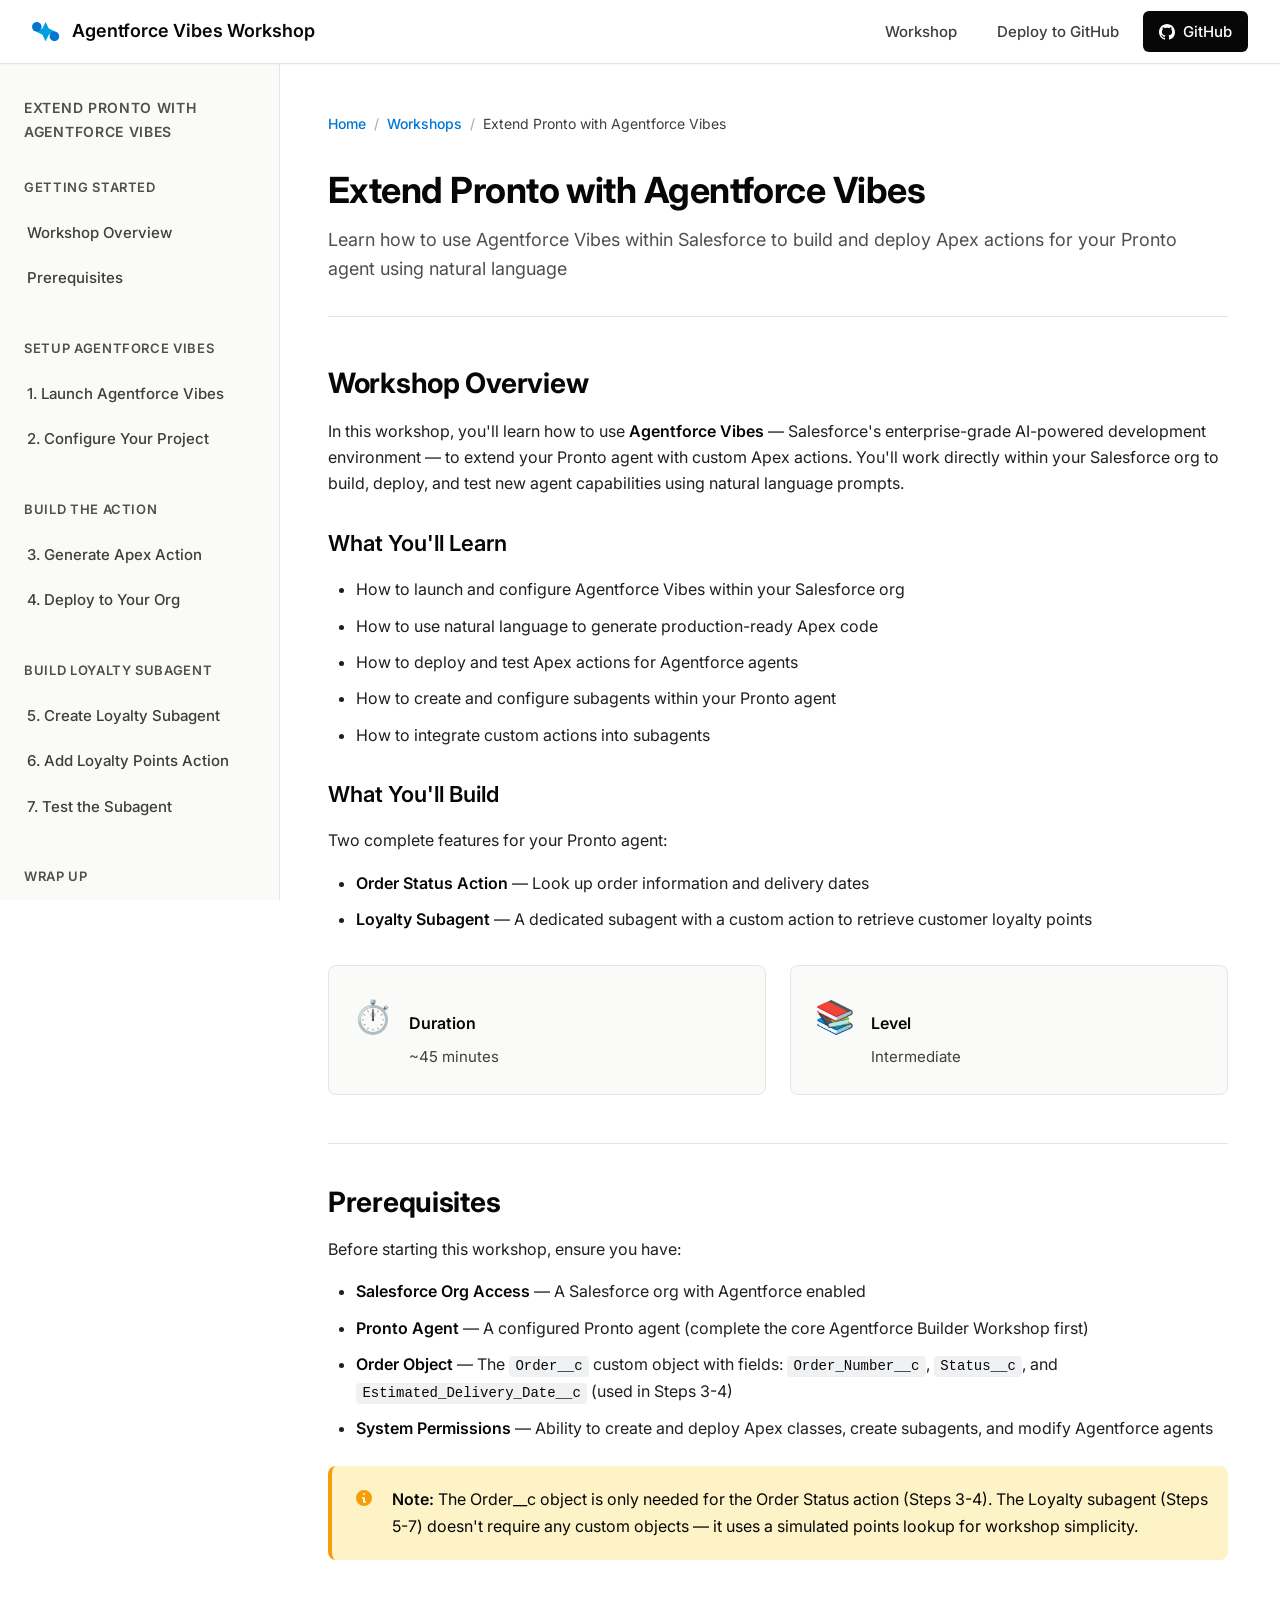
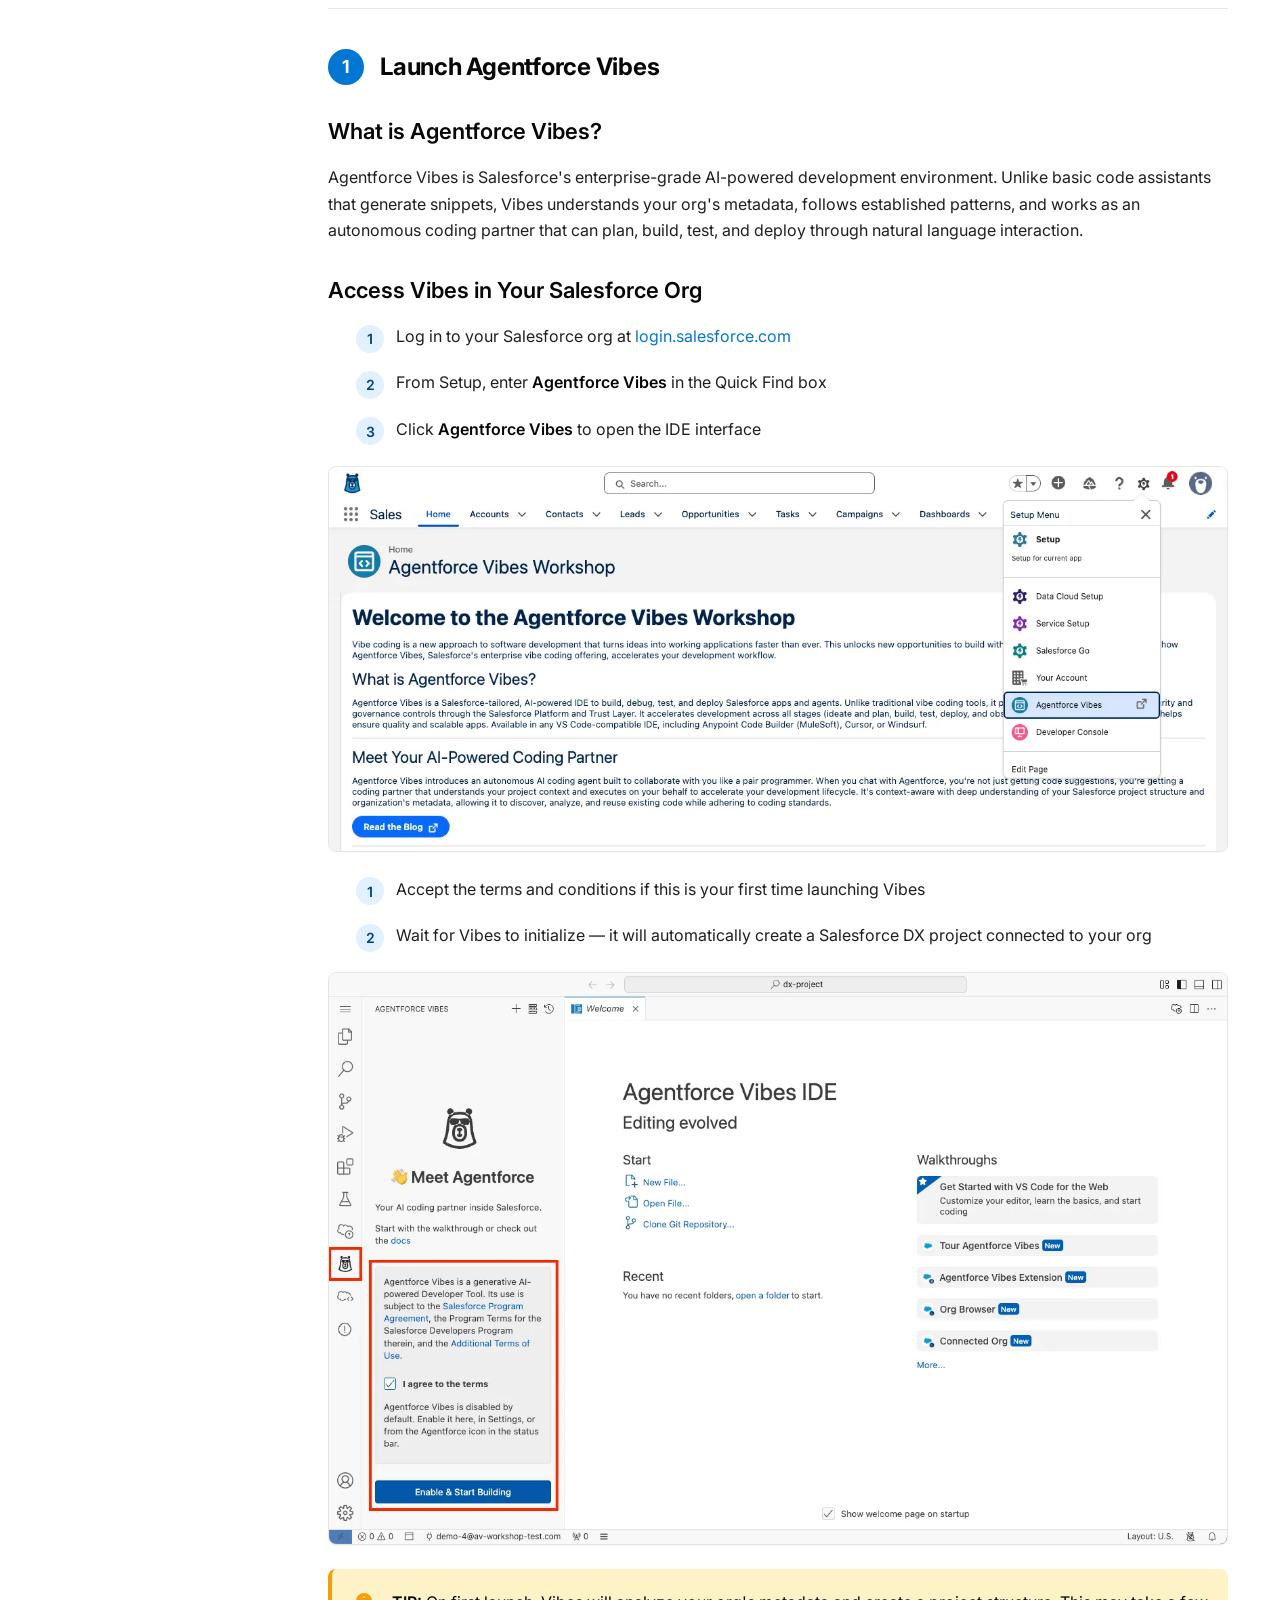
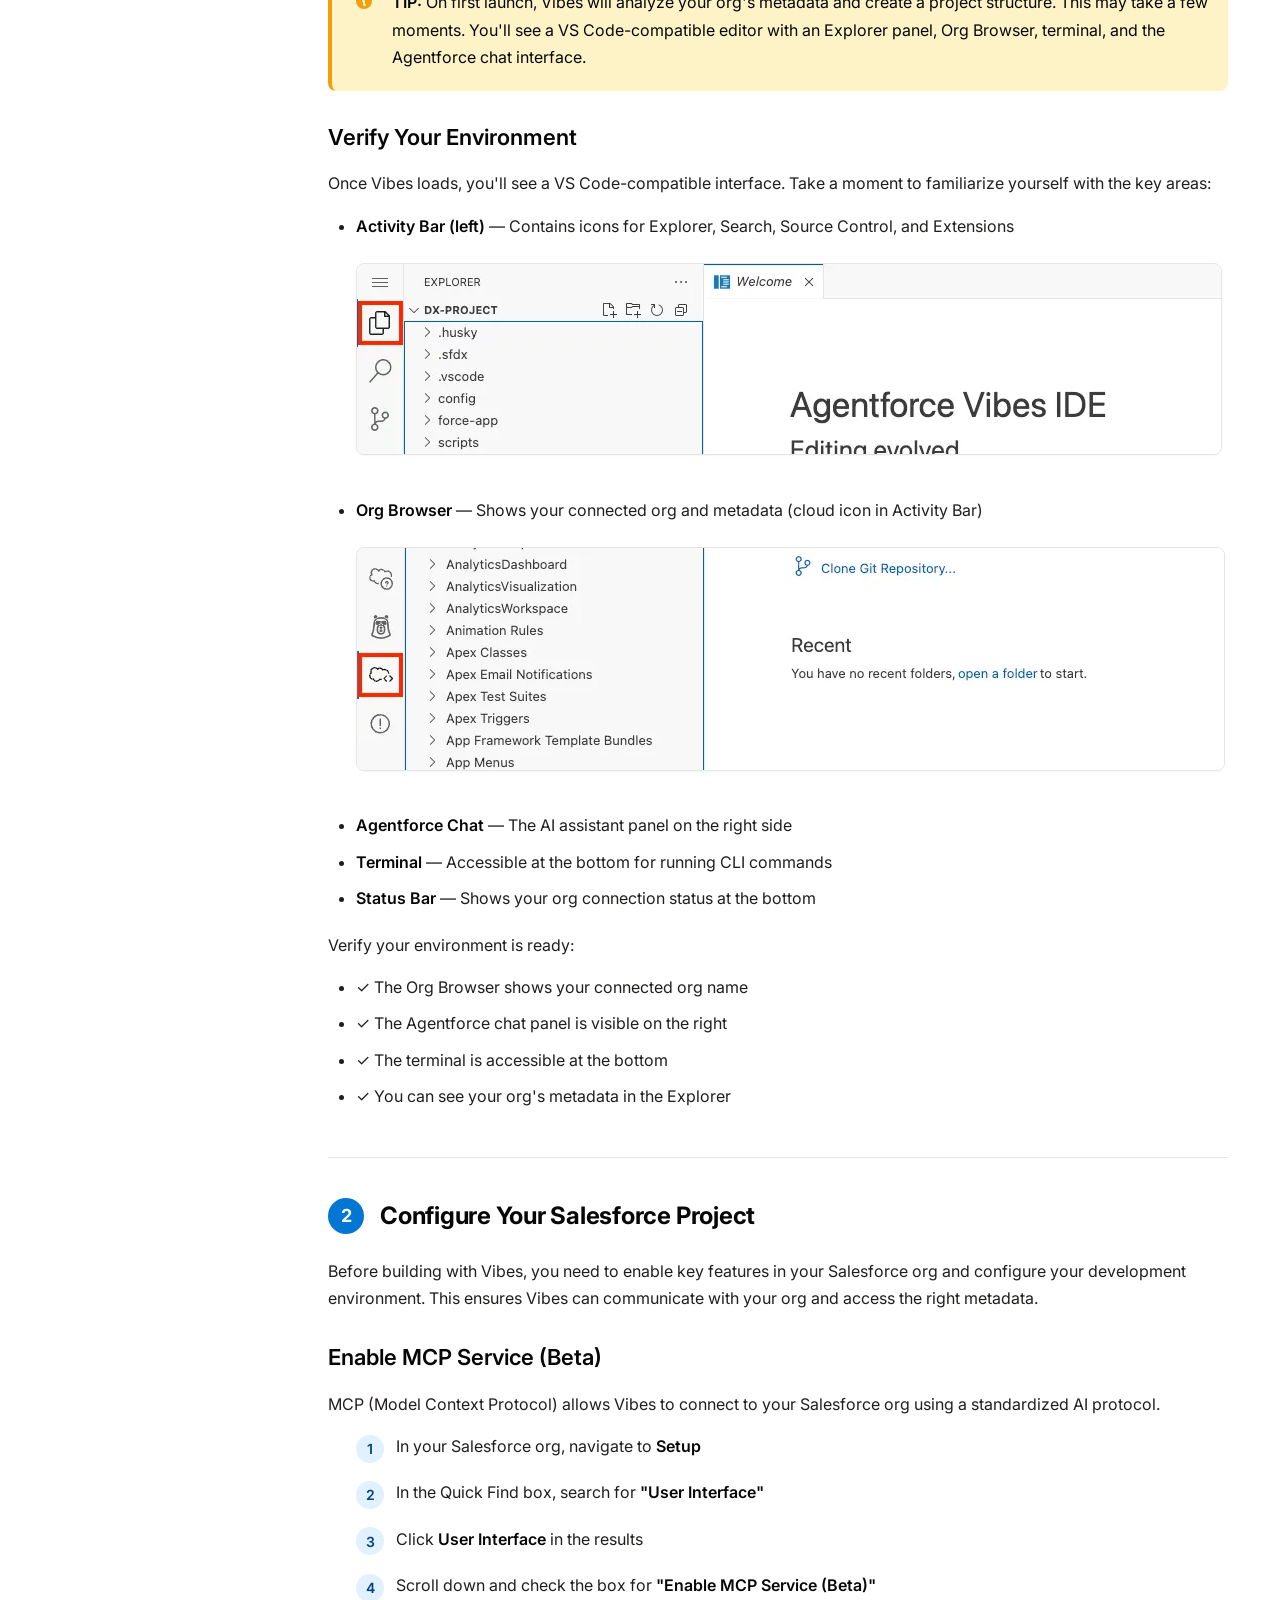
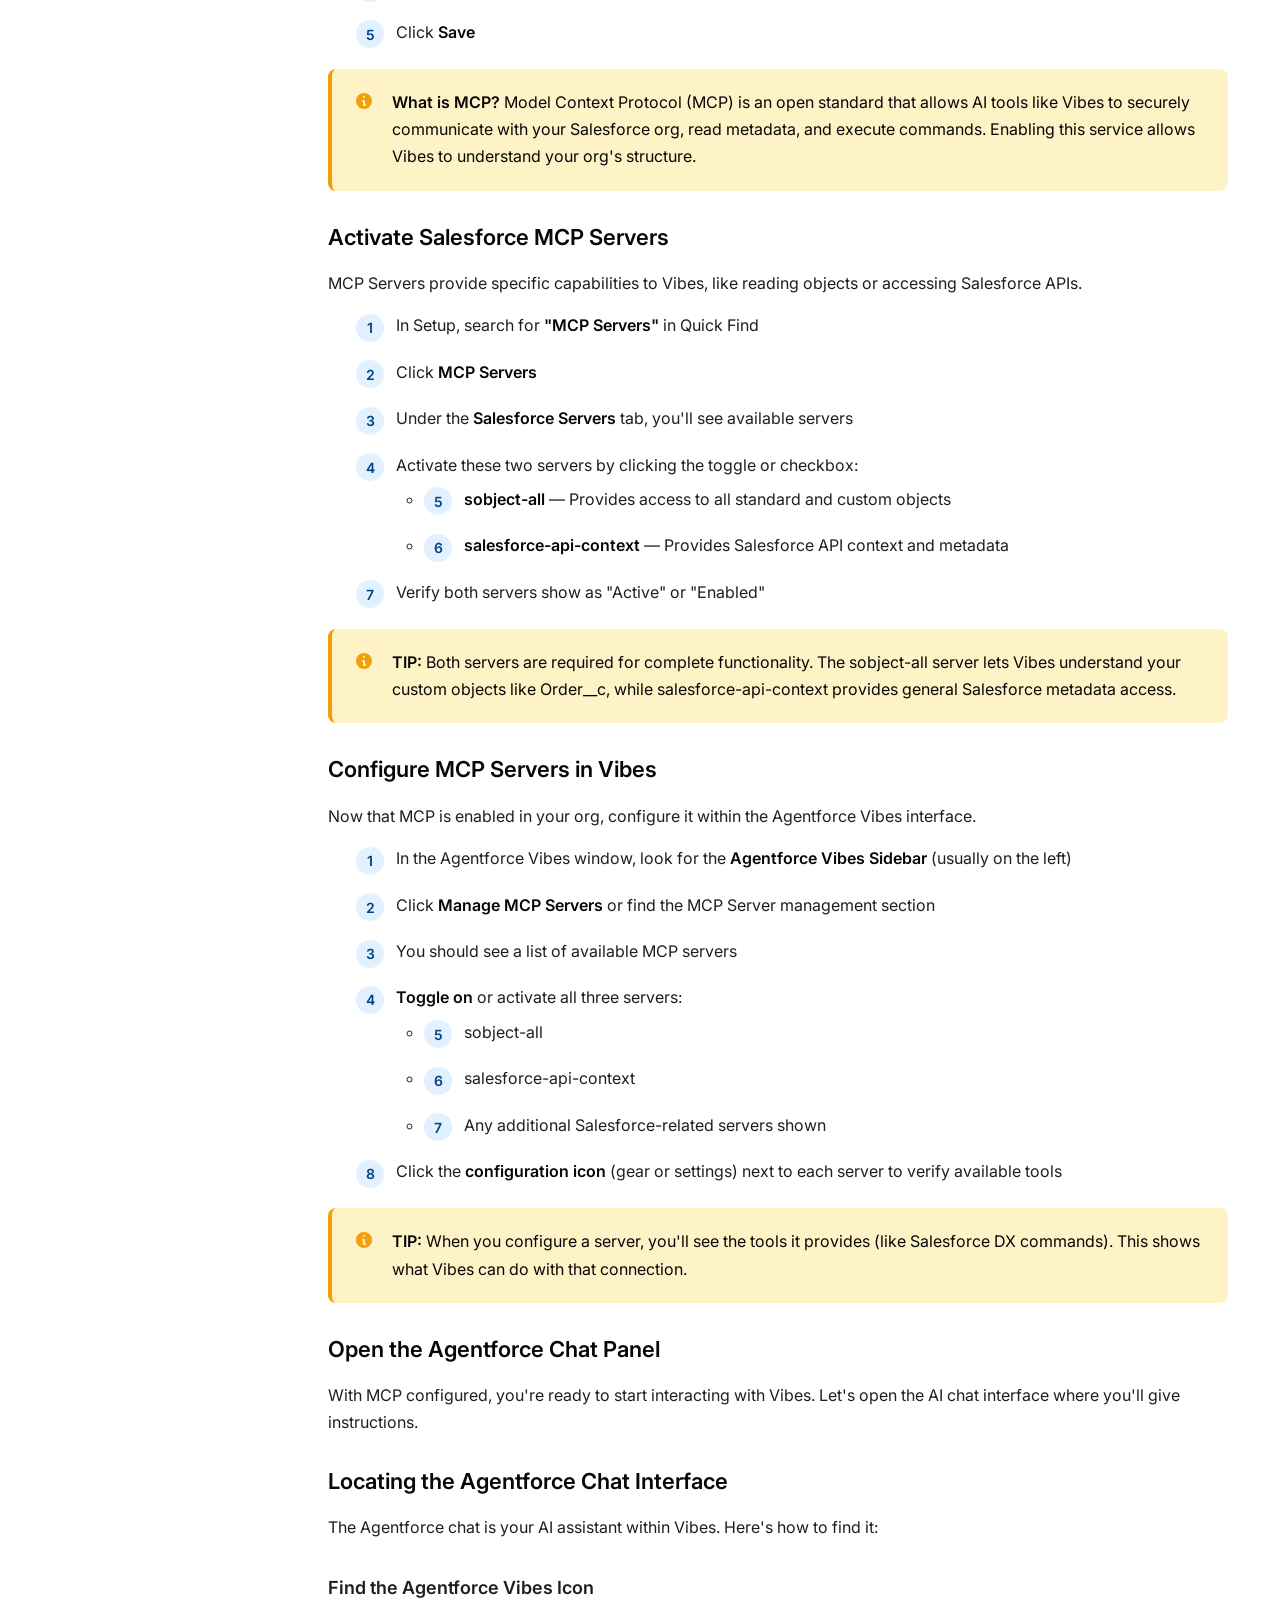
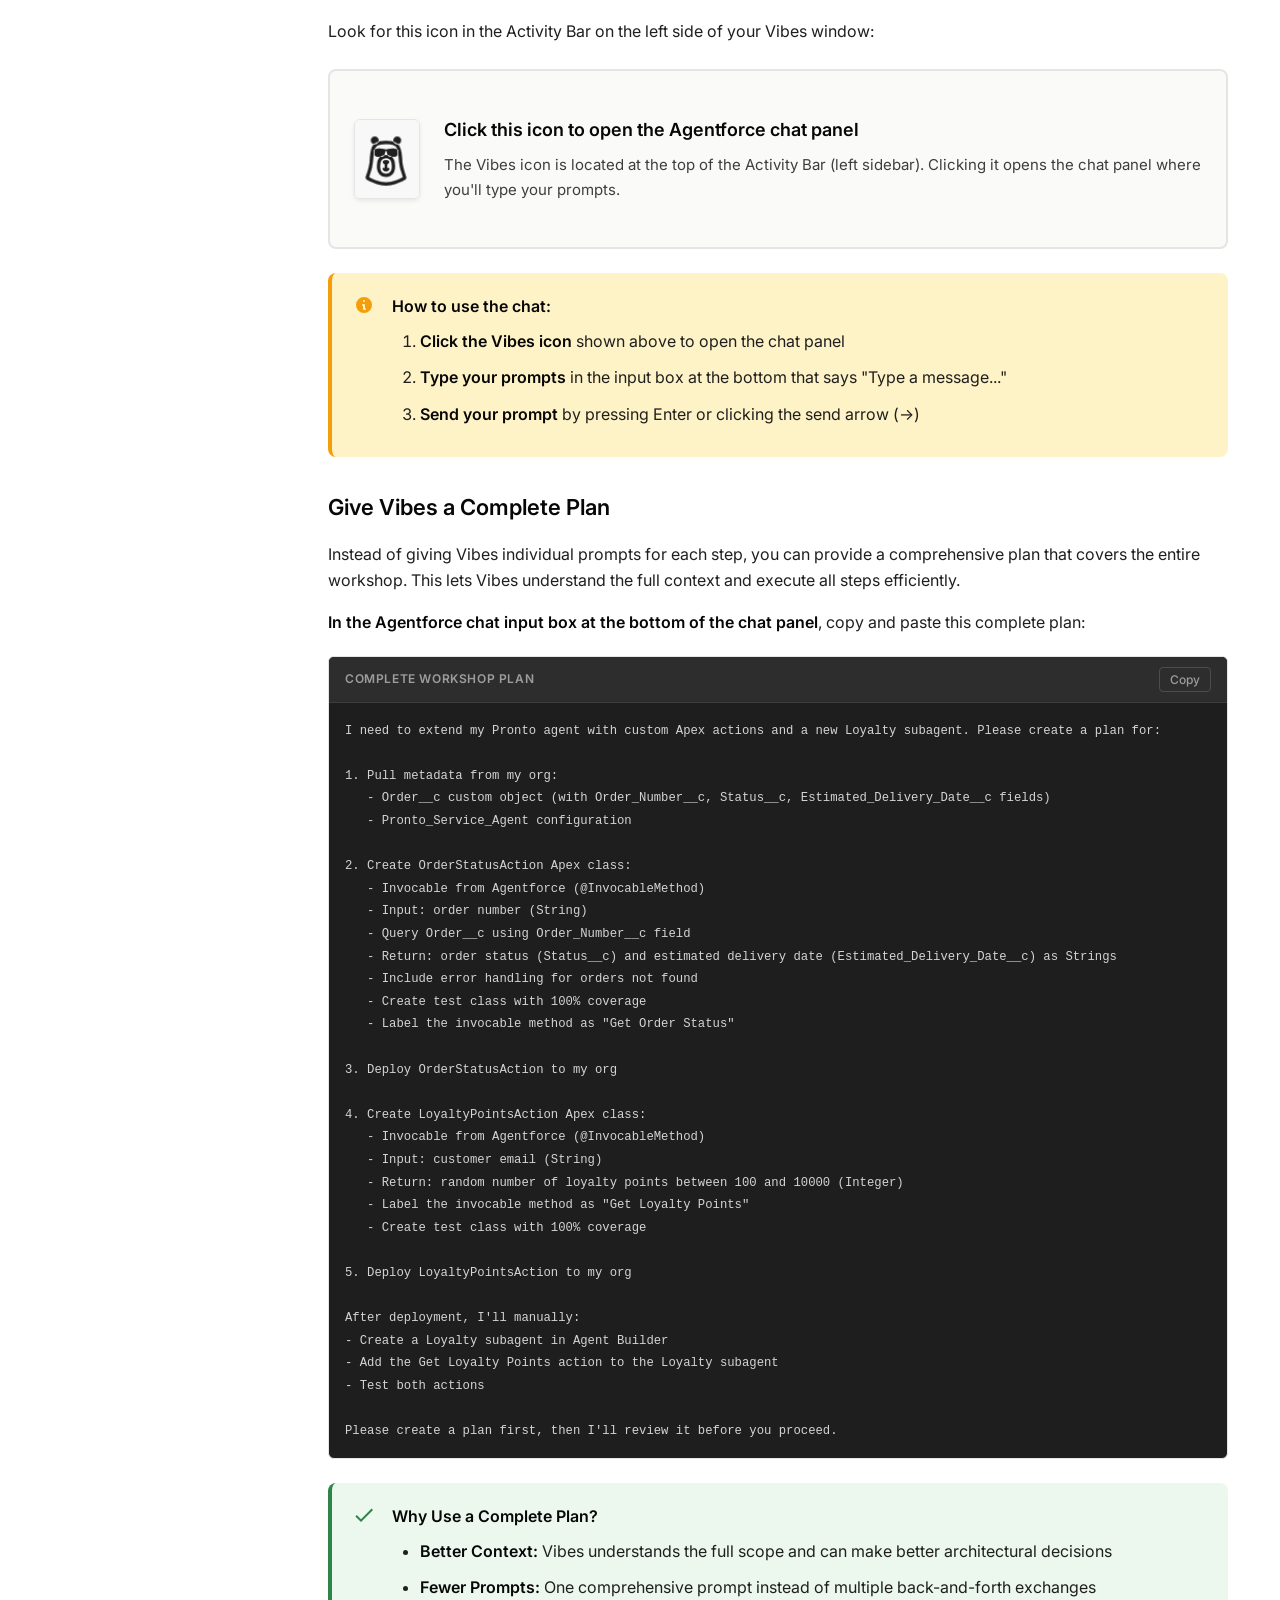
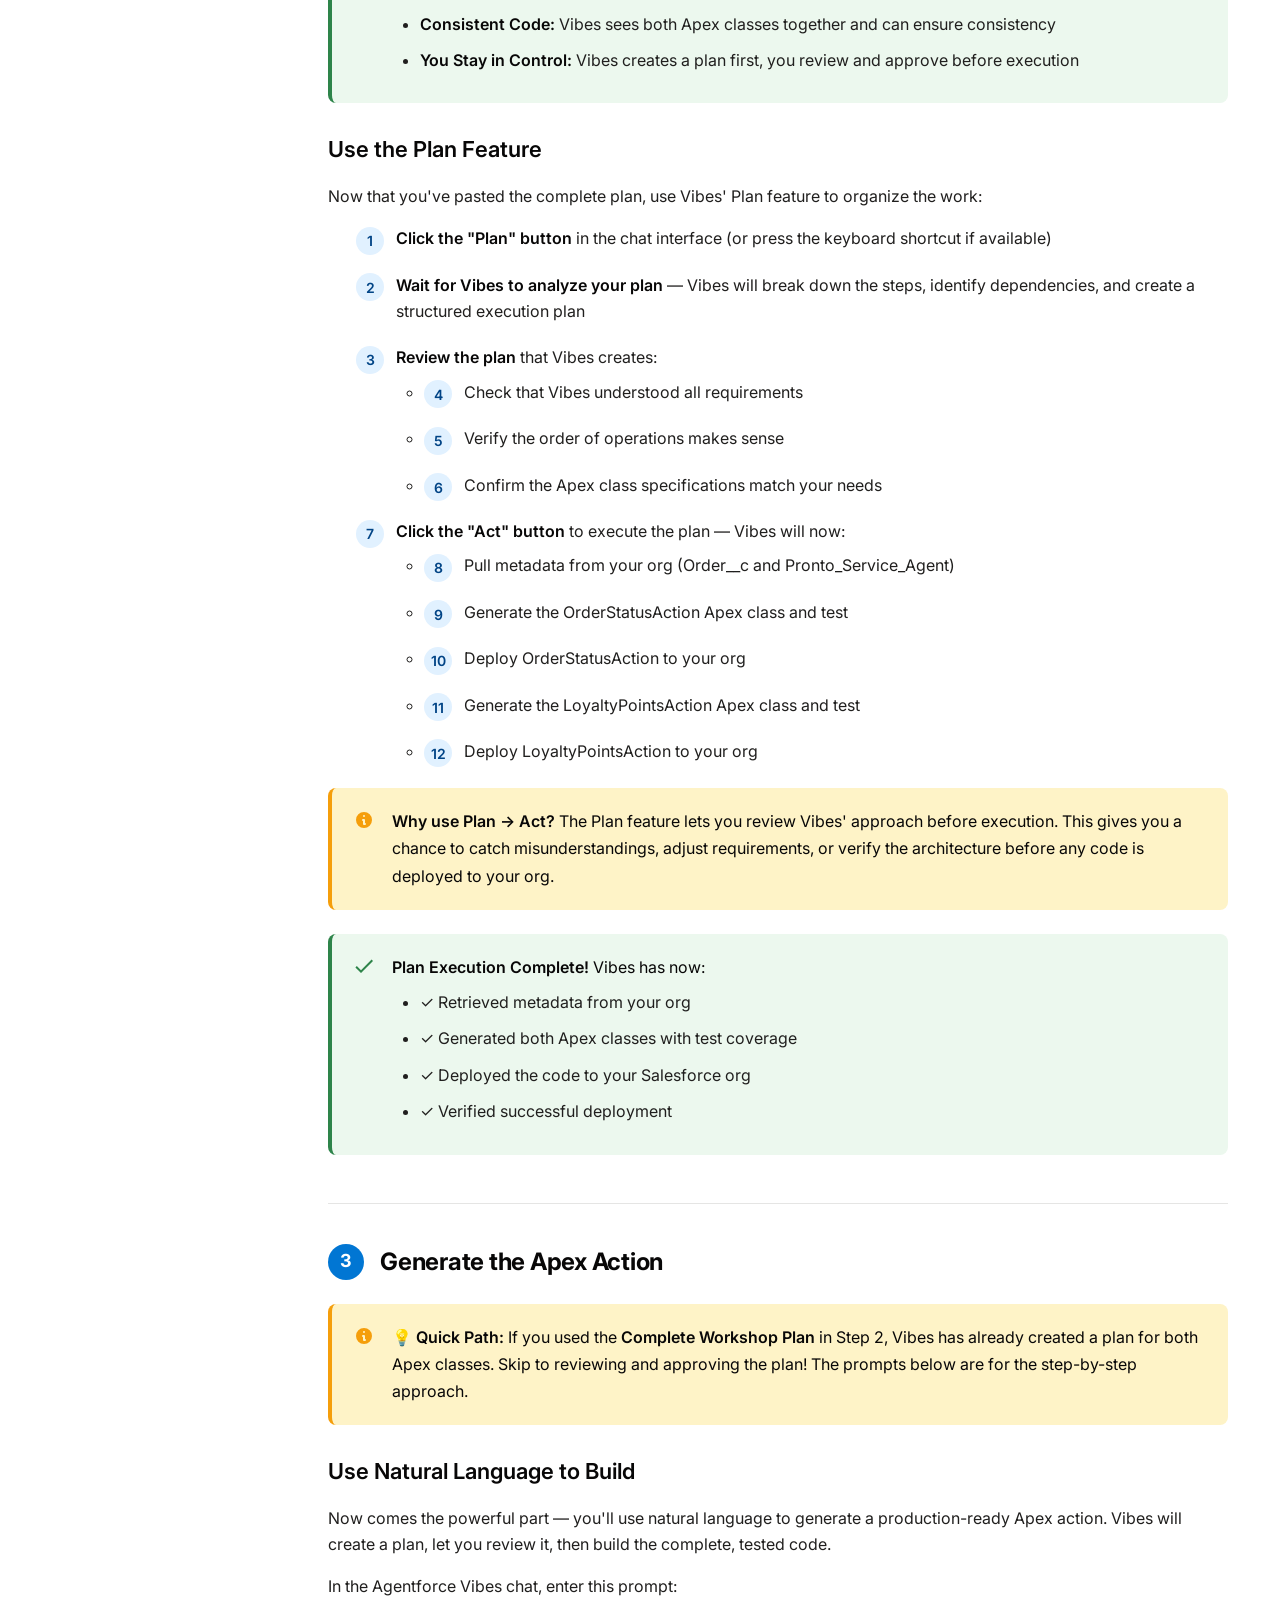
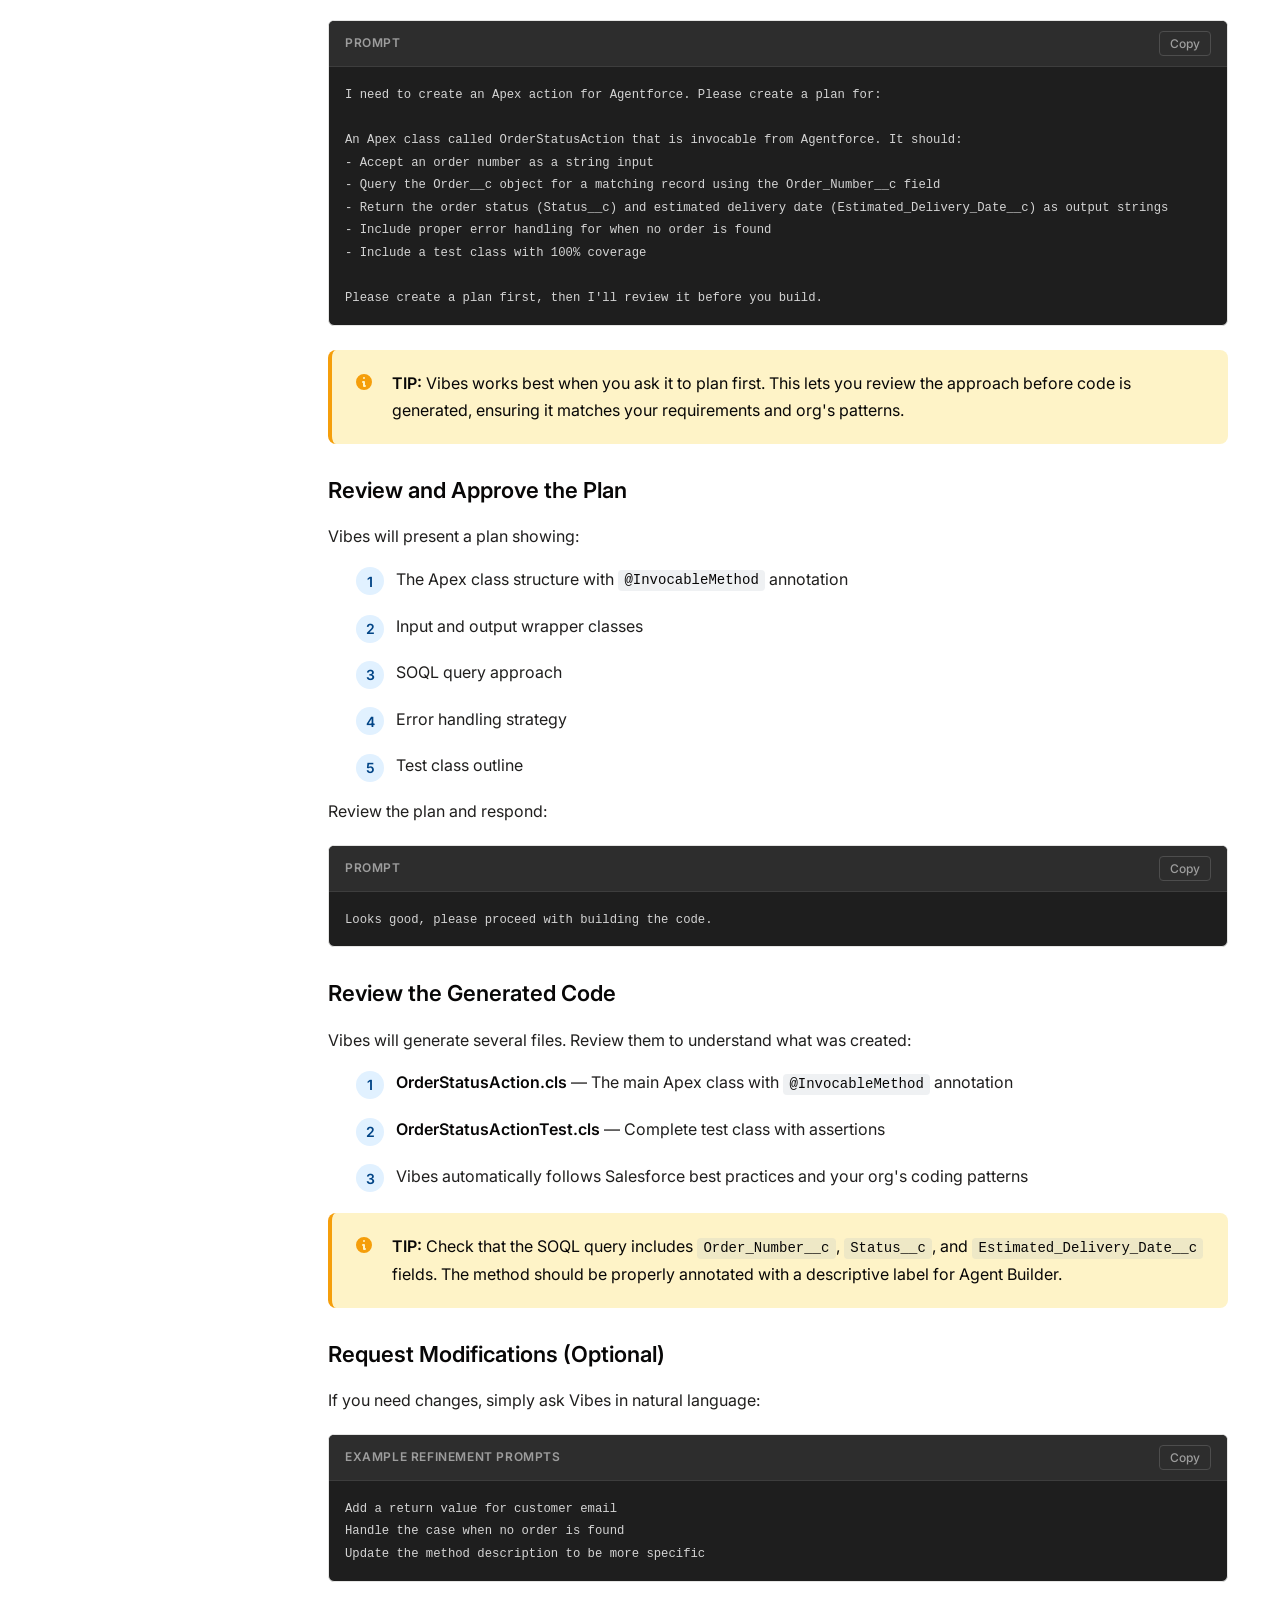
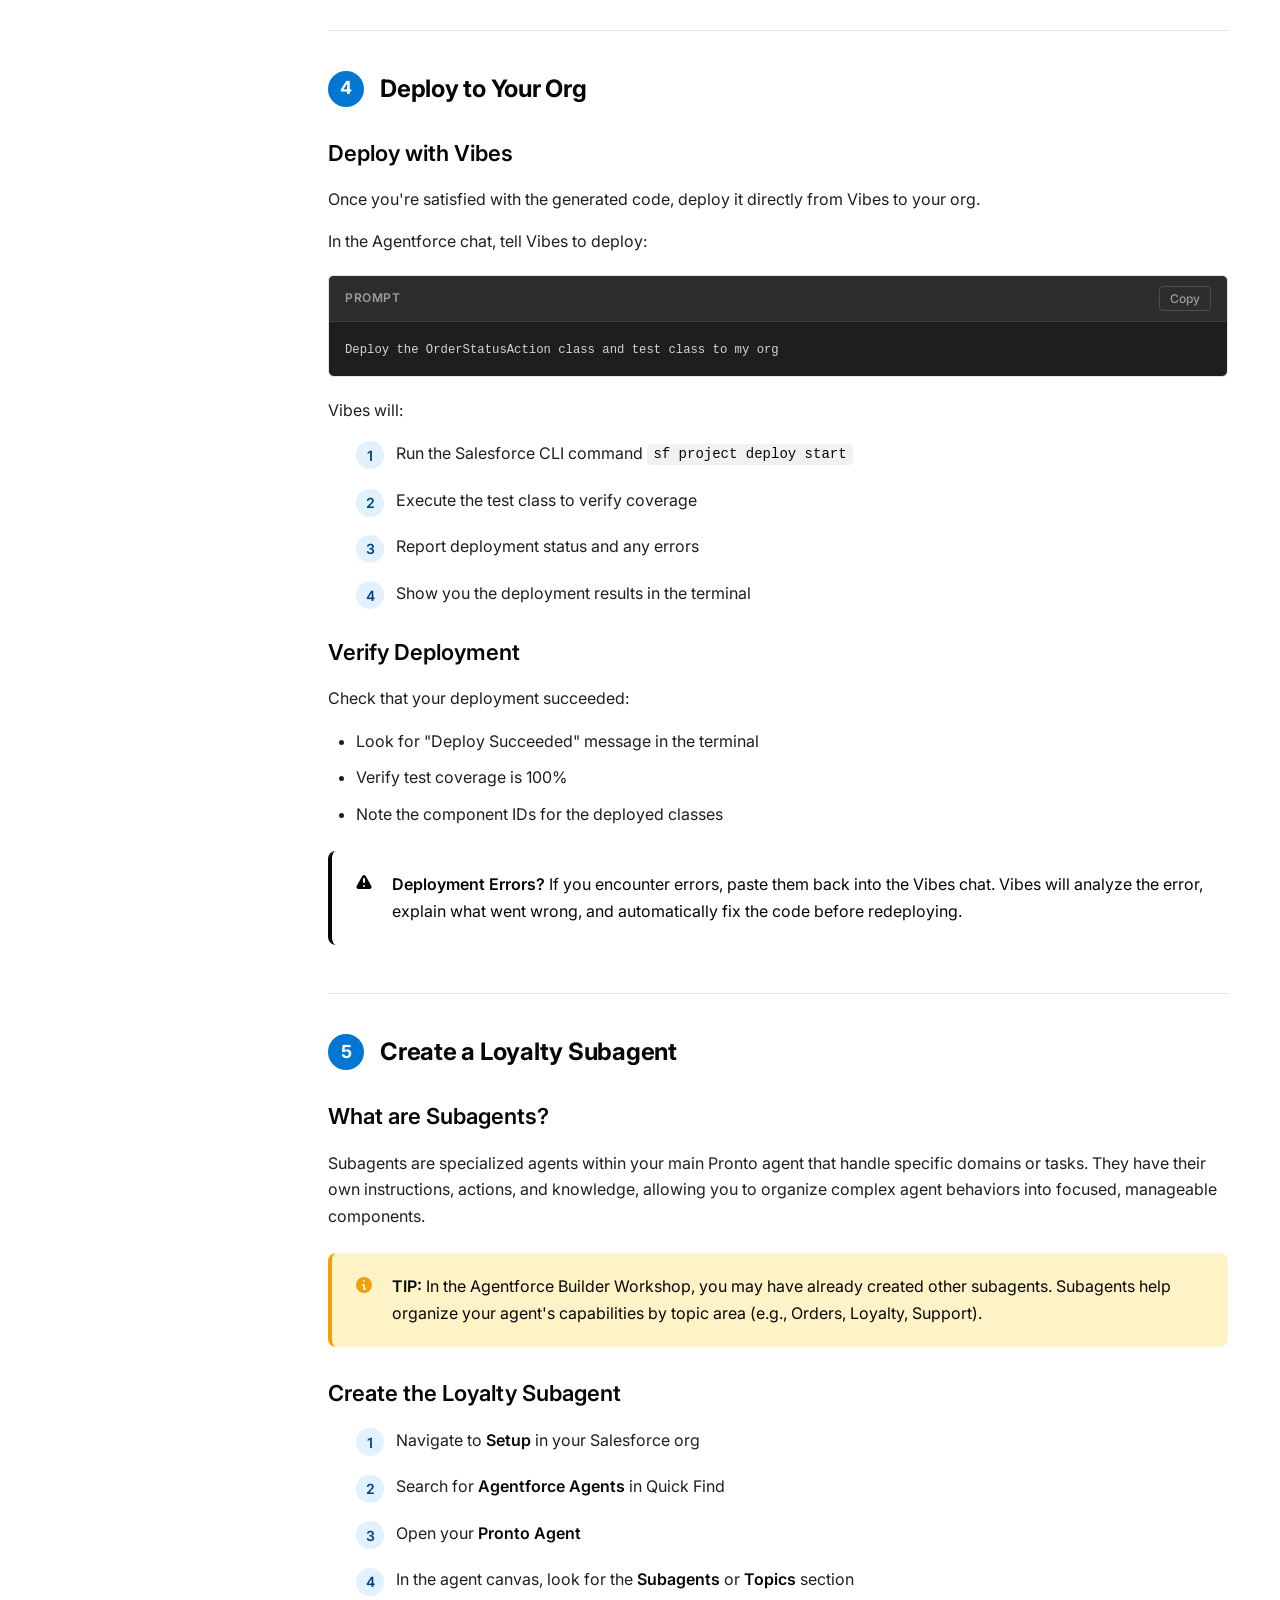
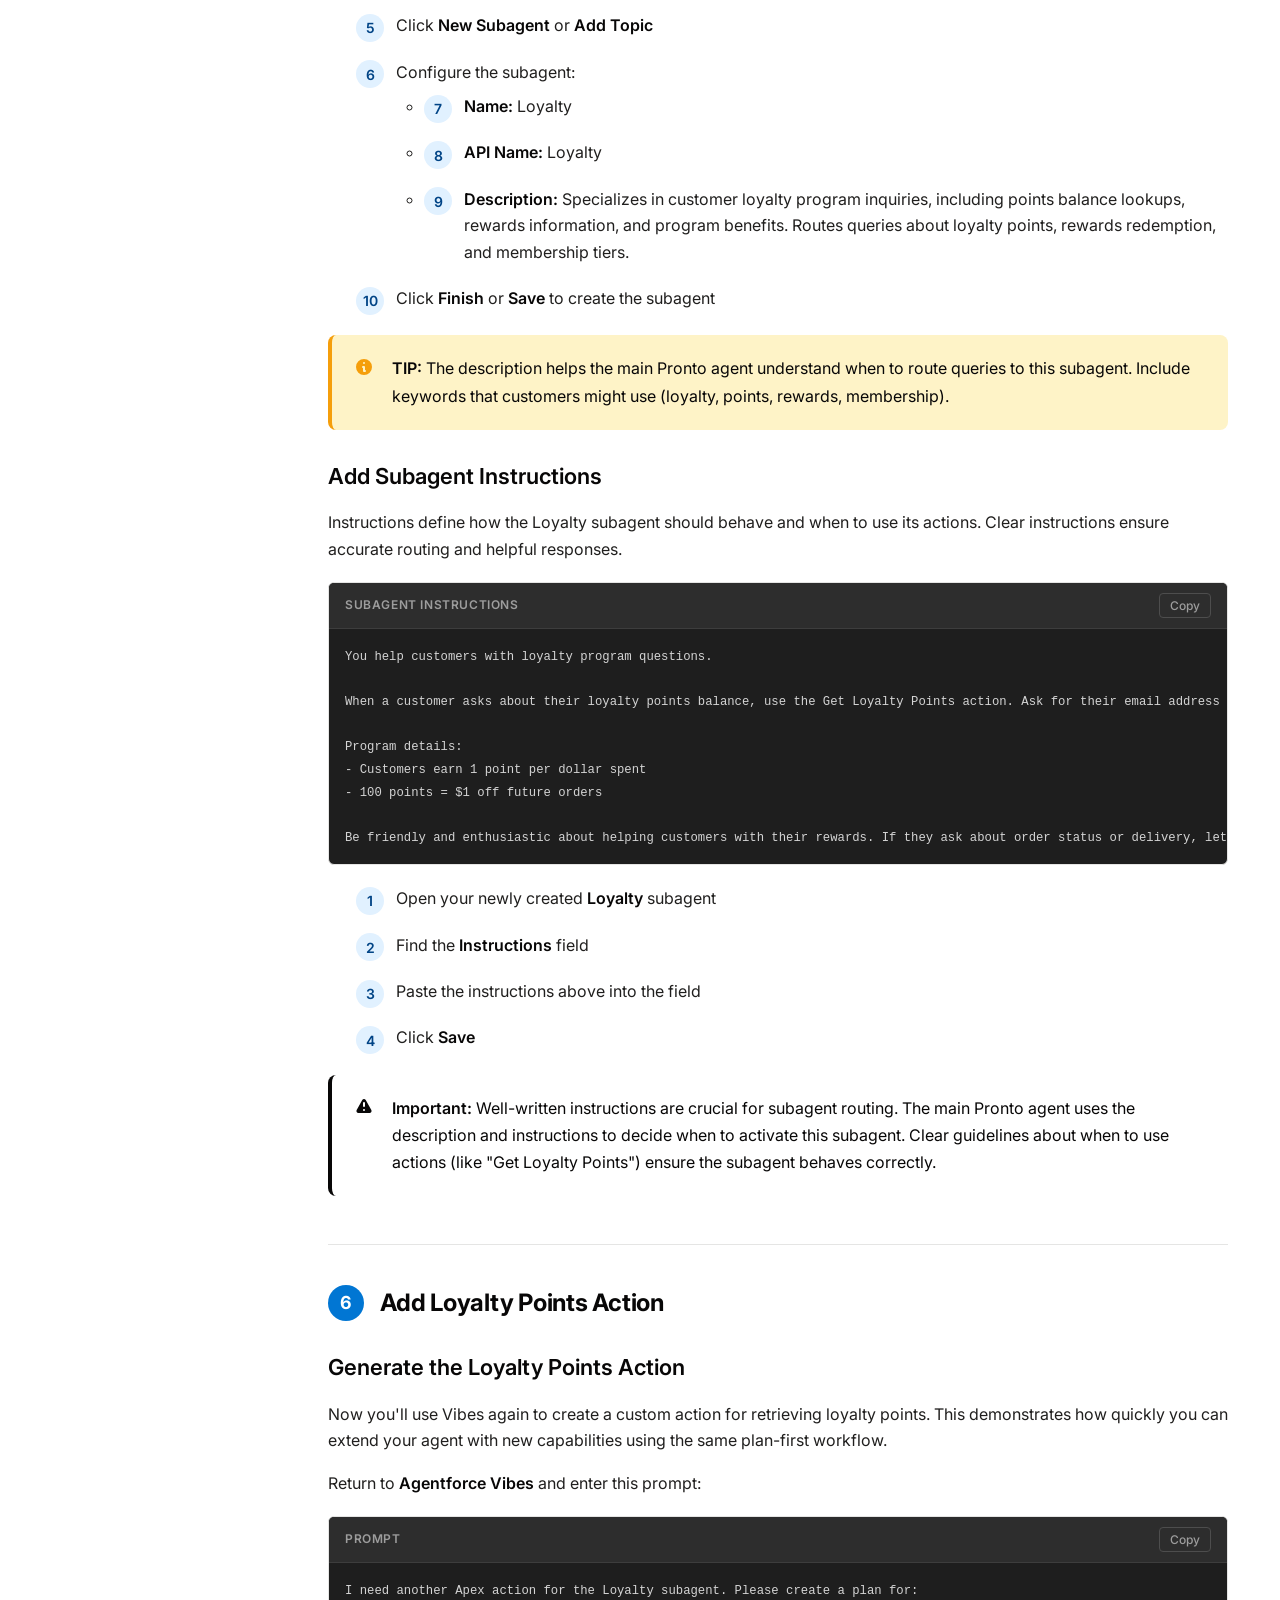
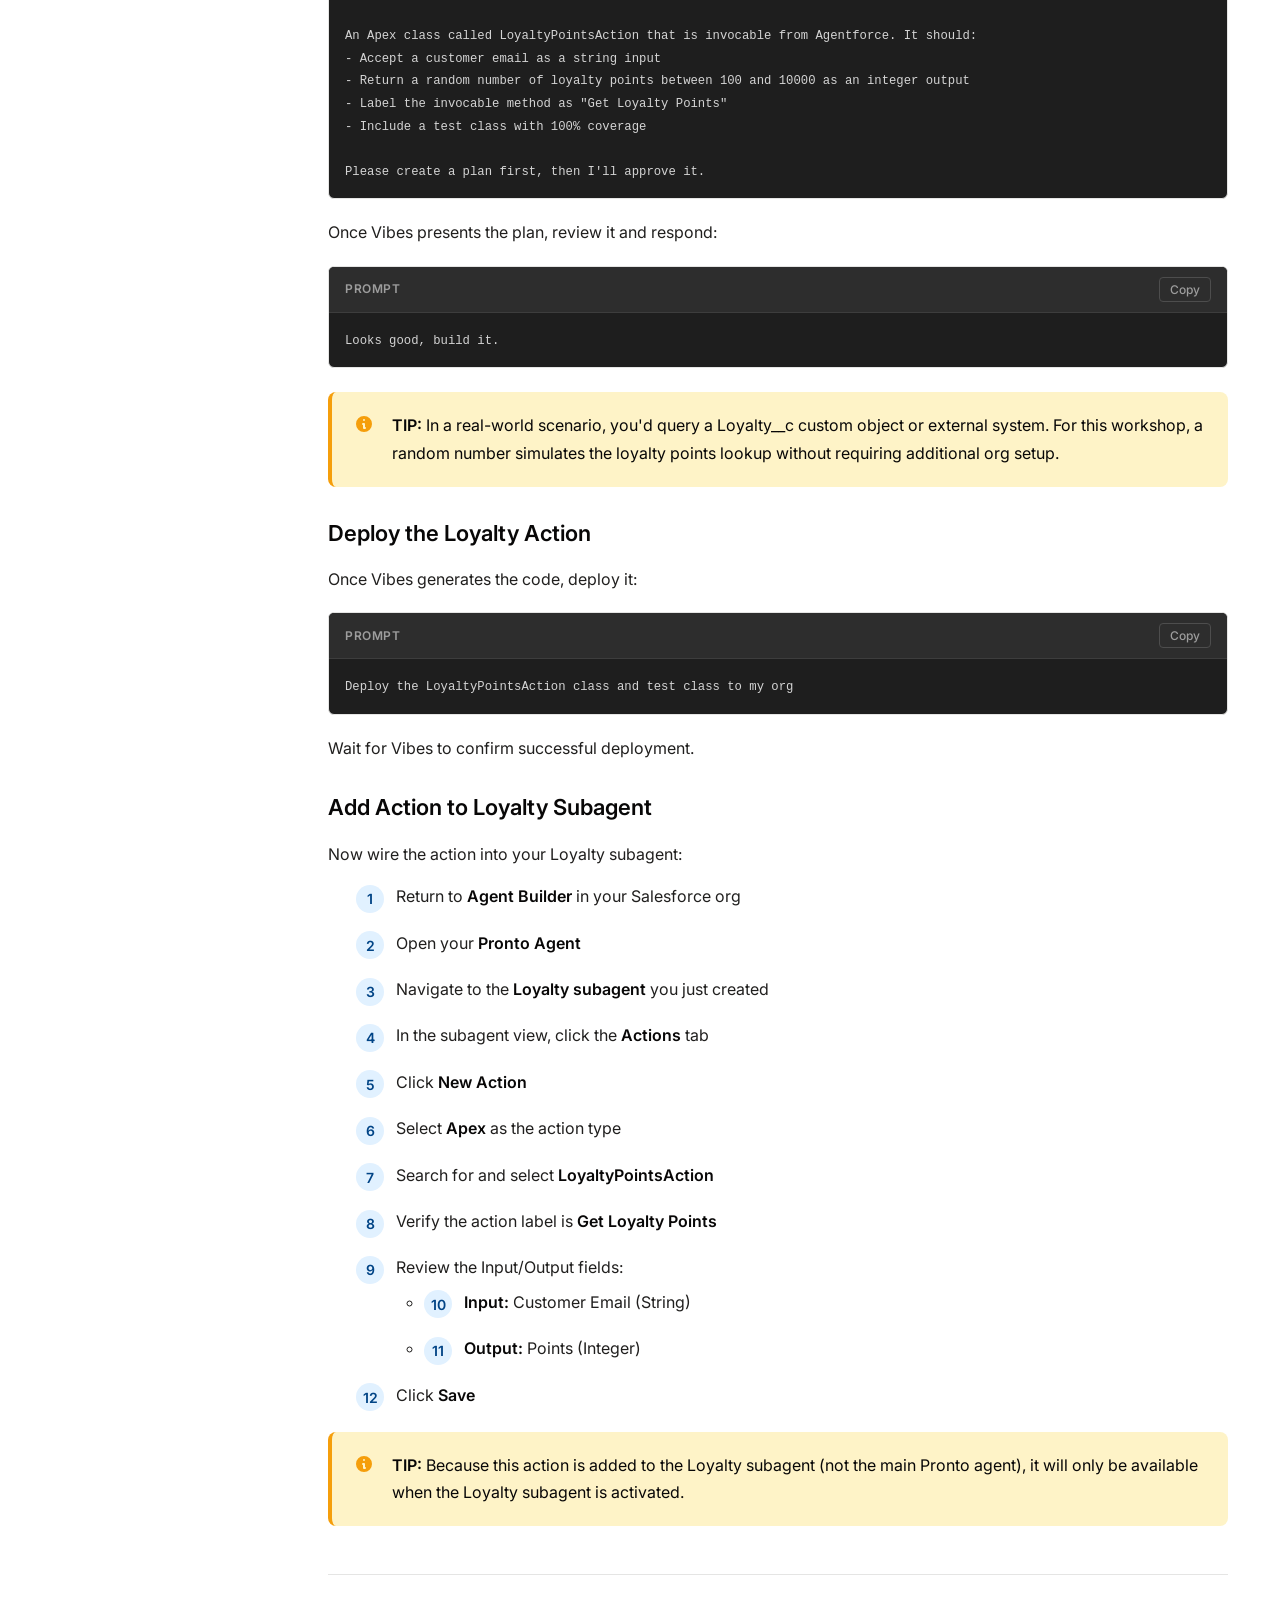
==== index.html @ 9b4b9ab0 "Simplify Step 2: Remove step-by-step approach, add Plan → Act workflow" ====
<!DOCTYPE html>
<html lang="en">
<head>
    <meta charset="UTF-8">
    <meta name="viewport" content="width=device-width, initial-scale=1.0">
    <title>Extend Pronto with Agentforce Vibes | Salesforce Workshop</title>
    <link rel="icon" type="image/svg+xml" href="favicon.svg">
    <link rel="alternate icon" href="favicon.ico">
    <link rel="stylesheet" href="styles.css">
    <link rel="preconnect" href="https://fonts.googleapis.com">
    <link rel="preconnect" href="https://fonts.gstatic.com" crossorigin>
    <link href="https://fonts.googleapis.com/css2?family=Inter:wght@300;400;500;600;700&display=swap" rel="stylesheet">
</head>
<body>
    <nav class="top-nav">
        <div class="nav-container">
            <div class="nav-brand">
                <svg class="logo-icon" width="28" height="20" viewBox="0 0 28 20" fill="none" xmlns="http://www.w3.org/2000/svg">
                    <path d="M13.6 0L10.4 6.4L4 9.6L10.4 12.8L13.6 19.2L16.8 12.8L23.2 9.6L16.8 6.4L13.6 0Z" fill="#00A1E0"/>
                    <circle cx="4.8" cy="4.8" r="4.8" fill="#0176D3"/>
                    <circle cx="22.4" cy="14.4" r="4.8" fill="#0176D3"/>
                </svg>
                <span class="brand-text">Agentforce Vibes Workshop</span>
            </div>
            <div class="nav-links">
                <a href="index.html">Workshop</a>
                <a href="deploy-guide.html">Deploy to GitHub</a>
                <a href="https://github.com" class="btn-secondary" target="_blank">
                    <svg width="16" height="16" viewBox="0 0 16 16" fill="currentColor">
                        <path d="M8 0C3.58 0 0 3.58 0 8c0 3.54 2.29 6.53 5.47 7.59.4.07.55-.17.55-.38 0-.19-.01-.82-.01-1.49-2.01.37-2.53-.49-2.69-.94-.09-.23-.48-.94-.82-1.13-.28-.15-.68-.52-.01-.53.63-.01 1.08.58 1.23.82.72 1.21 1.87.87 2.33.66.07-.52.28-.87.51-1.07-1.78-.2-3.64-.89-3.64-3.95 0-.87.31-1.59.82-2.15-.08-.2-.36-1.02.08-2.12 0 0 .67-.21 2.2.82.64-.18 1.32-.27 2-.27.68 0 1.36.09 2 .27 1.53-1.04 2.2-.82 2.2-.82.44 1.1.16 1.92.08 2.12.51.56.82 1.27.82 2.15 0 3.07-1.87 3.75-3.65 3.95.29.25.54.73.54 1.48 0 1.07-.01 1.93-.01 2.2 0 .21.15.46.55.38A8.013 8.013 0 0016 8c0-4.42-3.58-8-8-8z"/>
                    </svg>
                    GitHub
                </a>
            </div>
        </div>
    </nav>

    <div class="container">
        <aside class="sidebar">
            <div class="sidebar-header">
                <h2>Extend Pronto with Agentforce Vibes</h2>
            </div>
            <nav class="side-nav">
                <div class="nav-group">
                    <div class="nav-group-title">Getting Started</div>
                    <ul class="nav-list">
                        <li><a href="#overview" class="nav-item active">Workshop Overview</a></li>
                        <li><a href="#prerequisites" class="nav-item">Prerequisites</a></li>
                    </ul>
                </div>
                <div class="nav-group">
                    <div class="nav-group-title">Setup Agentforce Vibes</div>
                    <ul class="nav-list">
                        <li><a href="#step1" class="nav-item">1. Launch Agentforce Vibes</a></li>
                        <li><a href="#step2" class="nav-item">2. Configure Your Project</a></li>
                    </ul>
                </div>
                <div class="nav-group">
                    <div class="nav-group-title">Build the Action</div>
                    <ul class="nav-list">
                        <li><a href="#step3" class="nav-item">3. Generate Apex Action</a></li>
                        <li><a href="#step4" class="nav-item">4. Deploy to Your Org</a></li>
                    </ul>
                </div>
                <div class="nav-group">
                    <div class="nav-group-title">Build Loyalty Subagent</div>
                    <ul class="nav-list">
                        <li><a href="#step5" class="nav-item">5. Create Loyalty Subagent</a></li>
                        <li><a href="#step6" class="nav-item">6. Add Loyalty Points Action</a></li>
                        <li><a href="#step7" class="nav-item">7. Test the Subagent</a></li>
                    </ul>
                </div>
                <div class="nav-group">
                    <div class="nav-group-title">Wrap Up</div>
                    <ul class="nav-list">
                        <li><a href="#success" class="nav-item">Congratulations</a></li>
                        <li><a href="#bonus" class="nav-item">Next Steps</a></li>
                        <li><a href="#resources" class="nav-item">Resources</a></li>
                    </ul>
                </div>
            </nav>
        </aside>

        <main class="content">
            <div class="breadcrumb">
                <a href="#">Home</a>
                <span class="separator">/</span>
                <a href="#">Workshops</a>
                <span class="separator">/</span>
                <span class="current">Extend Pronto with Agentforce Vibes</span>
            </div>

            <header class="page-header">
                <h1>Extend Pronto with Agentforce Vibes</h1>
                <p class="lead">Learn how to use Agentforce Vibes within Salesforce to build and deploy Apex actions for your Pronto agent using natural language</p>
            </header>

            <section id="overview" class="content-section">
                <h2>Workshop Overview</h2>
                <p>In this workshop, you'll learn how to use <strong>Agentforce Vibes</strong> — Salesforce's enterprise-grade AI-powered development environment — to extend your Pronto agent with custom Apex actions. You'll work directly within your Salesforce org to build, deploy, and test new agent capabilities using natural language prompts.</p>

                <h3>What You'll Learn</h3>
                <ul>
                    <li>How to launch and configure Agentforce Vibes within your Salesforce org</li>
                    <li>How to use natural language to generate production-ready Apex code</li>
                    <li>How to deploy and test Apex actions for Agentforce agents</li>
                    <li>How to create and configure subagents within your Pronto agent</li>
                    <li>How to integrate custom actions into subagents</li>
                </ul>

                <h3>What You'll Build</h3>
                <p>Two complete features for your Pronto agent:</p>
                <ul>
                    <li><strong>Order Status Action</strong> — Look up order information and delivery dates</li>
                    <li><strong>Loyalty Subagent</strong> — A dedicated subagent with a custom action to retrieve customer loyalty points</li>
                </ul>

                <div class="info-grid">
                    <div class="info-card">
                        <div class="info-card-icon">⏱️</div>
                        <div class="info-card-content">
                            <h4>Duration</h4>
                            <p>~45 minutes</p>
                        </div>
                    </div>
                    <div class="info-card">
                        <div class="info-card-icon">📚</div>
                        <div class="info-card-content">
                            <h4>Level</h4>
                            <p>Intermediate</p>
                        </div>
                    </div>
                </div>
            </section>

            <section id="prerequisites" class="content-section">
                <h2>Prerequisites</h2>
                <p>Before starting this workshop, ensure you have:</p>

                <ul>
                    <li><strong>Salesforce Org Access</strong> — A Salesforce org with Agentforce enabled</li>
                    <li><strong>Pronto Agent</strong> — A configured Pronto agent (complete the core Agentforce Builder Workshop first)</li>
                    <li><strong>Order Object</strong> — The <code>Order__c</code> custom object with fields: <code>Order_Number__c</code>, <code>Status__c</code>, and <code>Estimated_Delivery_Date__c</code> (used in Steps 3-4)</li>
                    <li><strong>System Permissions</strong> — Ability to create and deploy Apex classes, create subagents, and modify Agentforce agents</li>
                </ul>

                <div class="callout callout-info">
                    <div class="callout-icon">
                        <svg width="20" height="20" viewBox="0 0 20 20" fill="currentColor">
                            <path fill-rule="evenodd" d="M18 10a8 8 0 11-16 0 8 8 0 0116 0zm-7-4a1 1 0 11-2 0 1 1 0 012 0zM9 9a1 1 0 000 2v3a1 1 0 001 1h1a1 1 0 100-2v-3a1 1 0 00-1-1H9z" clip-rule="evenodd"/>
                        </svg>
                    </div>
                    <div class="callout-content">
                        <strong>Note:</strong> The Order__c object is only needed for the Order Status action (Steps 3-4). The Loyalty subagent (Steps 5-7) doesn't require any custom objects — it uses a simulated points lookup for workshop simplicity.
                    </div>
                </div>
            </section>

            <section id="step1" class="content-section">
                <div class="step-header">
                    <span class="step-number">1</span>
                    <h2>Launch Agentforce Vibes</h2>
                </div>

                <h3>What is Agentforce Vibes?</h3>
                <p>Agentforce Vibes is Salesforce's enterprise-grade AI-powered development environment. Unlike basic code assistants that generate snippets, Vibes understands your org's metadata, follows established patterns, and works as an autonomous coding partner that can plan, build, test, and deploy through natural language interaction.</p>

                <h3>Access Vibes in Your Salesforce Org</h3>
                <ol class="step-list">
                    <li>Log in to your Salesforce org at <a href="https://login.salesforce.com" target="_blank">login.salesforce.com</a></li>
                    <li>From Setup, enter <strong>Agentforce Vibes</strong> in the Quick Find box</li>
                    <li>Click <strong>Agentforce Vibes</strong> to open the IDE interface</li>
                </ol>

                <img src="assets/launch-vibes.webp" alt="Screenshot showing Setup menu with Agentforce Vibes option highlighted" class="screenshot">

                <ol class="step-list" start="4">
                    <li>Accept the terms and conditions if this is your first time launching Vibes</li>
                    <li>Wait for Vibes to initialize — it will automatically create a Salesforce DX project connected to your org</li>
                </ol>

                <img src="assets/meet-agentforce.webp" alt="Screenshot showing Meet Agentforce Vibes welcome screen with terms agreement" class="screenshot">

                <div class="callout callout-info">
                    <div class="callout-icon">
                        <svg width="20" height="20" viewBox="0 0 20 20" fill="currentColor">
                            <path fill-rule="evenodd" d="M18 10a8 8 0 11-16 0 8 8 0 0116 0zm-7-4a1 1 0 11-2 0 1 1 0 012 0zM9 9a1 1 0 000 2v3a1 1 0 001 1h1a1 1 0 100-2v-3a1 1 0 00-1-1H9z" clip-rule="evenodd"/>
                        </svg>
                    </div>
                    <div class="callout-content">
                        <strong>TIP:</strong> On first launch, Vibes will analyze your org's metadata and create a project structure. This may take a few moments. You'll see a VS Code-compatible editor with an Explorer panel, Org Browser, terminal, and the Agentforce chat interface.
                    </div>
                </div>

                <h3>Verify Your Environment</h3>
                <p>Once Vibes loads, you'll see a VS Code-compatible interface. Take a moment to familiarize yourself with the key areas:</p>

                <ul>
                    <li><strong>Activity Bar (left)</strong> — Contains icons for Explorer, Search, Source Control, and Extensions
                        <img src="assets/sidebar-explorer.webp" alt="Explorer sidebar icon" class="screenshot-small">
                    </li>
                    <li><strong>Org Browser</strong> — Shows your connected org and metadata (cloud icon in Activity Bar)
                        <img src="assets/sidebar-org-browser.webp" alt="Org Browser with cloud icon showing connected org" class="screenshot-small">
                    </li>
                    <li><strong>Agentforce Chat</strong> — The AI assistant panel on the right side</li>
                    <li><strong>Terminal</strong> — Accessible at the bottom for running CLI commands</li>
                    <li><strong>Status Bar</strong> — Shows your org connection status at the bottom</li>
                </ul>

                <p>Verify your environment is ready:</p>
                <ul>
                    <li>✓ The Org Browser shows your connected org name</li>
                    <li>✓ The Agentforce chat panel is visible on the right</li>
                    <li>✓ The terminal is accessible at the bottom</li>
                    <li>✓ You can see your org's metadata in the Explorer</li>
                </ul>
            </section>

            <section id="step2" class="content-section">
                <div class="step-header">
                    <span class="step-number">2</span>
                    <h2>Configure Your Salesforce Project</h2>
                </div>

                <p>Before building with Vibes, you need to enable key features in your Salesforce org and configure your development environment. This ensures Vibes can communicate with your org and access the right metadata.</p>

                <h3>Enable MCP Service (Beta)</h3>
                <p>MCP (Model Context Protocol) allows Vibes to connect to your Salesforce org using a standardized AI protocol.</p>

                <ol class="step-list">
                    <li>In your Salesforce org, navigate to <strong>Setup</strong></li>
                    <li>In the Quick Find box, search for <strong>"User Interface"</strong></li>
                    <li>Click <strong>User Interface</strong> in the results</li>
                    <li>Scroll down and check the box for <strong>"Enable MCP Service (Beta)"</strong></li>
                    <li>Click <strong>Save</strong></li>
                </ol>

                <div class="callout callout-info">
                    <div class="callout-icon">
                        <svg width="20" height="20" viewBox="0 0 20 20" fill="currentColor">
                            <path fill-rule="evenodd" d="M18 10a8 8 0 11-16 0 8 8 0 0116 0zm-7-4a1 1 0 11-2 0 1 1 0 012 0zM9 9a1 1 0 000 2v3a1 1 0 001 1h1a1 1 0 100-2v-3a1 1 0 00-1-1H9z" clip-rule="evenodd"/>
                        </svg>
                    </div>
                    <div class="callout-content">
                        <strong>What is MCP?</strong> Model Context Protocol (MCP) is an open standard that allows AI tools like Vibes to securely communicate with your Salesforce org, read metadata, and execute commands. Enabling this service allows Vibes to understand your org's structure.
                    </div>
                </div>

                <h3>Activate Salesforce MCP Servers</h3>
                <p>MCP Servers provide specific capabilities to Vibes, like reading objects or accessing Salesforce APIs.</p>

                <ol class="step-list">
                    <li>In Setup, search for <strong>"MCP Servers"</strong> in Quick Find</li>
                    <li>Click <strong>MCP Servers</strong></li>
                    <li>Under the <strong>Salesforce Servers</strong> tab, you'll see available servers</li>
                    <li>Activate these two servers by clicking the toggle or checkbox:
                        <ul>
                            <li><strong>sobject-all</strong> — Provides access to all standard and custom objects</li>
                            <li><strong>salesforce-api-context</strong> — Provides Salesforce API context and metadata</li>
                        </ul>
                    </li>
                    <li>Verify both servers show as "Active" or "Enabled"</li>
                </ol>

                <div class="callout callout-info">
                    <div class="callout-icon">
                        <svg width="20" height="20" viewBox="0 0 20 20" fill="currentColor">
                            <path fill-rule="evenodd" d="M18 10a8 8 0 11-16 0 8 8 0 0116 0zm-7-4a1 1 0 11-2 0 1 1 0 012 0zM9 9a1 1 0 000 2v3a1 1 0 001 1h1a1 1 0 100-2v-3a1 1 0 00-1-1H9z" clip-rule="evenodd"/>
                        </svg>
                    </div>
                    <div class="callout-content">
                        <strong>TIP:</strong> Both servers are required for complete functionality. The sobject-all server lets Vibes understand your custom objects like Order__c, while salesforce-api-context provides general Salesforce metadata access.
                    </div>
                </div>

                <h3>Configure MCP Servers in Vibes</h3>
                <p>Now that MCP is enabled in your org, configure it within the Agentforce Vibes interface.</p>

                <ol class="step-list">
                    <li>In the Agentforce Vibes window, look for the <strong>Agentforce Vibes Sidebar</strong> (usually on the left)</li>
                    <li>Click <strong>Manage MCP Servers</strong> or find the MCP Server management section</li>
                    <li>You should see a list of available MCP servers</li>
                    <li><strong>Toggle on</strong> or activate all three servers:
                        <ul>
                            <li>sobject-all</li>
                            <li>salesforce-api-context</li>
                            <li>Any additional Salesforce-related servers shown</li>
                        </ul>
                    </li>
                    <li>Click the <strong>configuration icon</strong> (gear or settings) next to each server to verify available tools</li>
                </ol>

                <div class="callout callout-info">
                    <div class="callout-icon">
                        <svg width="20" height="20" viewBox="0 0 20 20" fill="currentColor">
                            <path fill-rule="evenodd" d="M18 10a8 8 0 11-16 0 8 8 0 0116 0zm-7-4a1 1 0 11-2 0 1 1 0 012 0zM9 9a1 1 0 000 2v3a1 1 0 001 1h1a1 1 0 100-2v-3a1 1 0 00-1-1H9z" clip-rule="evenodd"/>
                        </svg>
                    </div>
                    <div class="callout-content">
                        <strong>TIP:</strong> When you configure a server, you'll see the tools it provides (like Salesforce DX commands). This shows what Vibes can do with that connection.
                    </div>
                </div>

                <h3>Open the Agentforce Chat Panel</h3>
                <p>With MCP configured, you're ready to start interacting with Vibes. Let's open the AI chat interface where you'll give instructions.</p>

                <h3>Locating the Agentforce Chat Interface</h3>
                <p>The Agentforce chat is your AI assistant within Vibes. Here's how to find it:</p>

                <div style="margin: 2rem 0;">
                    <p style="font-size: 1.125rem; font-weight: 600; margin-bottom: 1rem;">Find the Agentforce Vibes Icon</p>
                    <p>Look for this icon in the Activity Bar on the left side of your Vibes window:</p>

                    <div style="display: flex; align-items: center; gap: 1.5rem; margin: 1.5rem 0; padding: 1.5rem; background: var(--gray-50); border: 2px solid var(--gray-200); border-radius: var(--radius-lg);">
                        <img src="assets/vibes-icon.png" alt="Agentforce Vibes icon" style="width: 80px; height: 80px; border-radius: var(--radius-md); box-shadow: var(--shadow-md);">
                        <div>
                            <p style="font-weight: 600; font-size: 1.125rem; margin: 0 0 0.5rem 0; color: var(--gray-900);">Click this icon to open the Agentforce chat panel</p>
                            <p style="margin: 0; color: var(--gray-700); font-size: 0.9375rem;">The Vibes icon is located at the top of the Activity Bar (left sidebar). Clicking it opens the chat panel where you'll type your prompts.</p>
                        </div>
                    </div>

                    <div class="callout callout-info">
                        <div class="callout-icon">
                            <svg width="20" height="20" viewBox="0 0 20 20" fill="currentColor">
                                <path fill-rule="evenodd" d="M18 10a8 8 0 11-16 0 8 8 0 0116 0zm-7-4a1 1 0 11-2 0 1 1 0 012 0zM9 9a1 1 0 000 2v3a1 1 0 001 1h1a1 1 0 100-2v-3a1 1 0 00-1-1H9z" clip-rule="evenodd"/>
                            </svg>
                        </div>
                        <div class="callout-content">
                            <strong>How to use the chat:</strong>
                            <ol style="margin-top: 0.5rem; margin-bottom: 0;">
                                <li><strong>Click the Vibes icon</strong> shown above to open the chat panel</li>
                                <li><strong>Type your prompts</strong> in the input box at the bottom that says "Type a message..."</li>
                                <li><strong>Send your prompt</strong> by pressing Enter or clicking the send arrow (→)</li>
                            </ol>
                        </div>
                    </div>
                </div>

                <h3>Give Vibes a Complete Plan</h3>
                <p>Instead of giving Vibes individual prompts for each step, you can provide a comprehensive plan that covers the entire workshop. This lets Vibes understand the full context and execute all steps efficiently.</p>

                <p><strong>In the Agentforce chat input box at the bottom of the chat panel</strong>, copy and paste this complete plan:</p>

                <div class="code-example">
                    <div class="code-header">
                        <span class="code-label">Complete Workshop Plan</span>
                        <button class="copy-btn">Copy</button>
                    </div>
                    <pre><code>I need to extend my Pronto agent with custom Apex actions and a new Loyalty subagent. Please create a plan for:

1. Pull metadata from my org:
   - Order__c custom object (with Order_Number__c, Status__c, Estimated_Delivery_Date__c fields)
   - Pronto_Service_Agent configuration

2. Create OrderStatusAction Apex class:
   - Invocable from Agentforce (@InvocableMethod)
   - Input: order number (String)
   - Query Order__c using Order_Number__c field
   - Return: order status (Status__c) and estimated delivery date (Estimated_Delivery_Date__c) as Strings
   - Include error handling for orders not found
   - Create test class with 100% coverage
   - Label the invocable method as "Get Order Status"

3. Deploy OrderStatusAction to my org

4. Create LoyaltyPointsAction Apex class:
   - Invocable from Agentforce (@InvocableMethod)
   - Input: customer email (String)
   - Return: random number of loyalty points between 100 and 10000 (Integer)
   - Label the invocable method as "Get Loyalty Points"
   - Create test class with 100% coverage

5. Deploy LoyaltyPointsAction to my org

After deployment, I'll manually:
- Create a Loyalty subagent in Agent Builder
- Add the Get Loyalty Points action to the Loyalty subagent
- Test both actions

Please create a plan first, then I'll review it before you proceed.</code></pre>
                </div>

                <div class="callout callout-success">
                    <div class="callout-icon">
                        <svg width="24" height="24" viewBox="0 0 24 24" fill="currentColor">
                            <path d="M9 16.17L4.83 12l-1.42 1.41L9 19 21 7l-1.41-1.41z"/>
                        </svg>
                    </div>
                    <div class="callout-content">
                        <strong>Why Use a Complete Plan?</strong>
                        <ul style="margin-top: 0.5rem; margin-bottom: 0;">
                            <li><strong>Better Context:</strong> Vibes understands the full scope and can make better architectural decisions</li>
                            <li><strong>Fewer Prompts:</strong> One comprehensive prompt instead of multiple back-and-forth exchanges</li>
                            <li><strong>Consistent Code:</strong> Vibes sees both Apex classes together and can ensure consistency</li>
                            <li><strong>You Stay in Control:</strong> Vibes creates a plan first, you review and approve before execution</li>
                        </ul>
                    </div>
                </div>

                <h3>Use the Plan Feature</h3>
                <p>Now that you've pasted the complete plan, use Vibes' Plan feature to organize the work:</p>

                <ol class="step-list">
                    <li><strong>Click the "Plan" button</strong> in the chat interface (or press the keyboard shortcut if available)</li>
                    <li><strong>Wait for Vibes to analyze your plan</strong> — Vibes will break down the steps, identify dependencies, and create a structured execution plan</li>
                    <li><strong>Review the plan</strong> that Vibes creates:
                        <ul>
                            <li>Check that Vibes understood all requirements</li>
                            <li>Verify the order of operations makes sense</li>
                            <li>Confirm the Apex class specifications match your needs</li>
                        </ul>
                    </li>
                    <li><strong>Click the "Act" button</strong> to execute the plan — Vibes will now:
                        <ul>
                            <li>Pull metadata from your org (Order__c and Pronto_Service_Agent)</li>
                            <li>Generate the OrderStatusAction Apex class and test</li>
                            <li>Deploy OrderStatusAction to your org</li>
                            <li>Generate the LoyaltyPointsAction Apex class and test</li>
                            <li>Deploy LoyaltyPointsAction to your org</li>
                        </ul>
                    </li>
                </ol>

                <div class="callout callout-info">
                    <div class="callout-icon">
                        <svg width="20" height="20" viewBox="0 0 20 20" fill="currentColor">
                            <path fill-rule="evenodd" d="M18 10a8 8 0 11-16 0 8 8 0 0116 0zm-7-4a1 1 0 11-2 0 1 1 0 012 0zM9 9a1 1 0 000 2v3a1 1 0 001 1h1a1 1 0 100-2v-3a1 1 0 00-1-1H9z" clip-rule="evenodd"/>
                        </svg>
                    </div>
                    <div class="callout-content">
                        <strong>Why use Plan → Act?</strong> The Plan feature lets you review Vibes' approach before execution. This gives you a chance to catch misunderstandings, adjust requirements, or verify the architecture before any code is deployed to your org.
                    </div>
                </div>

                <div class="callout callout-success">
                    <div class="callout-icon">
                        <svg width="24" height="24" viewBox="0 0 24 24" fill="currentColor">
                            <path d="M9 16.17L4.83 12l-1.42 1.41L9 19 21 7l-1.41-1.41z"/>
                        </svg>
                    </div>
                    <div class="callout-content">
                        <strong>Plan Execution Complete!</strong> Vibes has now:
                        <ul style="margin-top: 0.5rem; margin-bottom: 0;">
                            <li>✓ Retrieved metadata from your org</li>
                            <li>✓ Generated both Apex classes with test coverage</li>
                            <li>✓ Deployed the code to your Salesforce org</li>
                            <li>✓ Verified successful deployment</li>
                        </ul>
                    </div>
                </div>
            </section>

            <section id="step3" class="content-section">
                <div class="step-header">
                    <span class="step-number">3</span>
                    <h2>Generate the Apex Action</h2>
                </div>

                <div class="callout callout-info">
                    <div class="callout-icon">
                        <svg width="20" height="20" viewBox="0 0 20 20" fill="currentColor">
                            <path fill-rule="evenodd" d="M18 10a8 8 0 11-16 0 8 8 0 0116 0zm-7-4a1 1 0 11-2 0 1 1 0 012 0zM9 9a1 1 0 000 2v3a1 1 0 001 1h1a1 1 0 100-2v-3a1 1 0 00-1-1H9z" clip-rule="evenodd"/>
                        </svg>
                    </div>
                    <div class="callout-content">
                        <strong>💡 Quick Path:</strong> If you used the <strong>Complete Workshop Plan</strong> in Step 2, Vibes has already created a plan for both Apex classes. Skip to reviewing and approving the plan! The prompts below are for the step-by-step approach.
                    </div>
                </div>

                <h3>Use Natural Language to Build</h3>
                <p>Now comes the powerful part — you'll use natural language to generate a production-ready Apex action. Vibes will create a plan, let you review it, then build the complete, tested code.</p>

                <p>In the Agentforce Vibes chat, enter this prompt:</p>

                <div class="code-example">
                    <div class="code-header">
                        <span class="code-label">Prompt</span>
                        <button class="copy-btn">Copy</button>
                    </div>
                    <pre><code>I need to create an Apex action for Agentforce. Please create a plan for:

An Apex class called OrderStatusAction that is invocable from Agentforce. It should:
- Accept an order number as a string input
- Query the Order__c object for a matching record using the Order_Number__c field
- Return the order status (Status__c) and estimated delivery date (Estimated_Delivery_Date__c) as output strings
- Include proper error handling for when no order is found
- Include a test class with 100% coverage

Please create a plan first, then I'll review it before you build.</code></pre>
                </div>

                <div class="callout callout-info">
                    <div class="callout-icon">
                        <svg width="20" height="20" viewBox="0 0 20 20" fill="currentColor">
                            <path fill-rule="evenodd" d="M18 10a8 8 0 11-16 0 8 8 0 0116 0zm-7-4a1 1 0 11-2 0 1 1 0 012 0zM9 9a1 1 0 000 2v3a1 1 0 001 1h1a1 1 0 100-2v-3a1 1 0 00-1-1H9z" clip-rule="evenodd"/>
                        </svg>
                    </div>
                    <div class="callout-content">
                        <strong>TIP:</strong> Vibes works best when you ask it to plan first. This lets you review the approach before code is generated, ensuring it matches your requirements and org's patterns.
                    </div>
                </div>

                <h3>Review and Approve the Plan</h3>
                <p>Vibes will present a plan showing:</p>
                <ul class="step-list">
                    <li>The Apex class structure with <code>@InvocableMethod</code> annotation</li>
                    <li>Input and output wrapper classes</li>
                    <li>SOQL query approach</li>
                    <li>Error handling strategy</li>
                    <li>Test class outline</li>
                </ul>

                <p>Review the plan and respond:</p>

                <div class="code-example">
                    <div class="code-header">
                        <span class="code-label">Prompt</span>
                        <button class="copy-btn">Copy</button>
                    </div>
                    <pre><code>Looks good, please proceed with building the code.</code></pre>
                </div>

                <h3>Review the Generated Code</h3>
                <p>Vibes will generate several files. Review them to understand what was created:</p>

                <ol class="step-list">
                    <li><strong>OrderStatusAction.cls</strong> — The main Apex class with <code>@InvocableMethod</code> annotation</li>
                    <li><strong>OrderStatusActionTest.cls</strong> — Complete test class with assertions</li>
                    <li>Vibes automatically follows Salesforce best practices and your org's coding patterns</li>
                </ol>

                <div class="callout callout-info">
                    <div class="callout-icon">
                        <svg width="20" height="20" viewBox="0 0 20 20" fill="currentColor">
                            <path fill-rule="evenodd" d="M18 10a8 8 0 11-16 0 8 8 0 0116 0zm-7-4a1 1 0 11-2 0 1 1 0 012 0zM9 9a1 1 0 000 2v3a1 1 0 001 1h1a1 1 0 100-2v-3a1 1 0 00-1-1H9z" clip-rule="evenodd"/>
                        </svg>
                    </div>
                    <div class="callout-content">
                        <strong>TIP:</strong> Check that the SOQL query includes <code>Order_Number__c</code>, <code>Status__c</code>, and <code>Estimated_Delivery_Date__c</code> fields. The method should be properly annotated with a descriptive label for Agent Builder.
                    </div>
                </div>

                <h3>Request Modifications (Optional)</h3>
                <p>If you need changes, simply ask Vibes in natural language:</p>

                <div class="code-example">
                    <div class="code-header">
                        <span class="code-label">Example refinement prompts</span>
                        <button class="copy-btn">Copy</button>
                    </div>
                    <pre><code>Add a return value for customer email
Handle the case when no order is found
Update the method description to be more specific</code></pre>
                </div>
            </section>

            <section id="step4" class="content-section">
                <div class="step-header">
                    <span class="step-number">4</span>
                    <h2>Deploy to Your Org</h2>
                </div>

                <h3>Deploy with Vibes</h3>
                <p>Once you're satisfied with the generated code, deploy it directly from Vibes to your org.</p>

                <p>In the Agentforce chat, tell Vibes to deploy:</p>

                <div class="code-example">
                    <div class="code-header">
                        <span class="code-label">Prompt</span>
                        <button class="copy-btn">Copy</button>
                    </div>
                    <pre><code>Deploy the OrderStatusAction class and test class to my org</code></pre>
                </div>

                <p>Vibes will:</p>
                <ol class="step-list">
                    <li>Run the Salesforce CLI command <code>sf project deploy start</code></li>
                    <li>Execute the test class to verify coverage</li>
                    <li>Report deployment status and any errors</li>
                    <li>Show you the deployment results in the terminal</li>
                </ol>

                <h3>Verify Deployment</h3>
                <p>Check that your deployment succeeded:</p>
                <ul>
                    <li>Look for "Deploy Succeeded" message in the terminal</li>
                    <li>Verify test coverage is 100%</li>
                    <li>Note the component IDs for the deployed classes</li>
                </ul>

                <div class="callout callout-warning">
                    <div class="callout-icon">
                        <svg width="20" height="20" viewBox="0 0 20 20" fill="currentColor">
                            <path fill-rule="evenodd" d="M8.257 3.099c.765-1.36 2.722-1.36 3.486 0l5.58 9.92c.75 1.334-.213 2.98-1.742 2.98H4.42c-1.53 0-2.493-1.646-1.743-2.98l5.58-9.92zM11 13a1 1 0 11-2 0 1 1 0 012 0zm-1-8a1 1 0 00-1 1v3a1 1 0 002 0V6a1 1 0 00-1-1z" clip-rule="evenodd"/>
                        </svg>
                    </div>
                    <div class="callout-content">
                        <strong>Deployment Errors?</strong> If you encounter errors, paste them back into the Vibes chat. Vibes will analyze the error, explain what went wrong, and automatically fix the code before redeploying.
                    </div>
                </div>
            </section>

            <section id="step5" class="content-section">
                <div class="step-header">
                    <span class="step-number">5</span>
                    <h2>Create a Loyalty Subagent</h2>
                </div>

                <h3>What are Subagents?</h3>
                <p>Subagents are specialized agents within your main Pronto agent that handle specific domains or tasks. They have their own instructions, actions, and knowledge, allowing you to organize complex agent behaviors into focused, manageable components.</p>

                <div class="callout callout-info">
                    <div class="callout-icon">
                        <svg width="20" height="20" viewBox="0 0 20 20" fill="currentColor">
                            <path fill-rule="evenodd" d="M18 10a8 8 0 11-16 0 8 8 0 0116 0zm-7-4a1 1 0 11-2 0 1 1 0 012 0zM9 9a1 1 0 000 2v3a1 1 0 001 1h1a1 1 0 100-2v-3a1 1 0 00-1-1H9z" clip-rule="evenodd"/>
                        </svg>
                    </div>
                    <div class="callout-content">
                        <strong>TIP:</strong> In the Agentforce Builder Workshop, you may have already created other subagents. Subagents help organize your agent's capabilities by topic area (e.g., Orders, Loyalty, Support).
                    </div>
                </div>

                <h3>Create the Loyalty Subagent</h3>
                <ol class="step-list">
                    <li>Navigate to <strong>Setup</strong> in your Salesforce org</li>
                    <li>Search for <strong>Agentforce Agents</strong> in Quick Find</li>
                    <li>Open your <strong>Pronto Agent</strong></li>
                    <li>In the agent canvas, look for the <strong>Subagents</strong> or <strong>Topics</strong> section</li>
                    <li>Click <strong>New Subagent</strong> or <strong>Add Topic</strong></li>
                    <li>Configure the subagent:
                        <ul>
                            <li><strong>Name:</strong> Loyalty</li>
                            <li><strong>API Name:</strong> Loyalty</li>
                            <li><strong>Description:</strong> Specializes in customer loyalty program inquiries, including points balance lookups, rewards information, and program benefits. Routes queries about loyalty points, rewards redemption, and membership tiers.</li>
                        </ul>
                    </li>
                    <li>Click <strong>Finish</strong> or <strong>Save</strong> to create the subagent</li>
                </ol>

                <div class="callout callout-info">
                    <div class="callout-icon">
                        <svg width="20" height="20" viewBox="0 0 20 20" fill="currentColor">
                            <path fill-rule="evenodd" d="M18 10a8 8 0 11-16 0 8 8 0 0116 0zm-7-4a1 1 0 11-2 0 1 1 0 012 0zM9 9a1 1 0 000 2v3a1 1 0 001 1h1a1 1 0 100-2v-3a1 1 0 00-1-1H9z" clip-rule="evenodd"/>
                        </svg>
                    </div>
                    <div class="callout-content">
                        <strong>TIP:</strong> The description helps the main Pronto agent understand when to route queries to this subagent. Include keywords that customers might use (loyalty, points, rewards, membership).
                    </div>
                </div>

                <h3>Add Subagent Instructions</h3>
                <p>Instructions define how the Loyalty subagent should behave and when to use its actions. Clear instructions ensure accurate routing and helpful responses.</p>

                <div class="code-example">
                    <div class="code-header">
                        <span class="code-label">Subagent Instructions</span>
                        <button class="copy-btn">Copy</button>
                    </div>
                    <pre><code>You help customers with loyalty program questions.

When a customer asks about their loyalty points balance, use the Get Loyalty Points action. Ask for their email address if they haven't provided it.

Program details:
- Customers earn 1 point per dollar spent
- 100 points = $1 off future orders

Be friendly and enthusiastic about helping customers with their rewards. If they ask about order status or delivery, let them know that's handled by a different part of the system.</code></pre>
                </div>

                <ol class="step-list">
                    <li>Open your newly created <strong>Loyalty</strong> subagent</li>
                    <li>Find the <strong>Instructions</strong> field</li>
                    <li>Paste the instructions above into the field</li>
                    <li>Click <strong>Save</strong></li>
                </ol>

                <div class="callout callout-warning">
                    <div class="callout-icon">
                        <svg width="20" height="20" viewBox="0 0 20 20" fill="currentColor">
                            <path fill-rule="evenodd" d="M8.257 3.099c.765-1.36 2.722-1.36 3.486 0l5.58 9.92c.75 1.334-.213 2.98-1.742 2.98H4.42c-1.53 0-2.493-1.646-1.743-2.98l5.58-9.92zM11 13a1 1 0 11-2 0 1 1 0 012 0zm-1-8a1 1 0 00-1 1v3a1 1 0 002 0V6a1 1 0 00-1-1z" clip-rule="evenodd"/>
                        </svg>
                    </div>
                    <div class="callout-content">
                        <strong>Important:</strong> Well-written instructions are crucial for subagent routing. The main Pronto agent uses the description and instructions to decide when to activate this subagent. Clear guidelines about when to use actions (like "Get Loyalty Points") ensure the subagent behaves correctly.
                    </div>
                </div>
            </section>

            <section id="step6" class="content-section">
                <div class="step-header">
                    <span class="step-number">6</span>
                    <h2>Add Loyalty Points Action</h2>
                </div>

                <h3>Generate the Loyalty Points Action</h3>
                <p>Now you'll use Vibes again to create a custom action for retrieving loyalty points. This demonstrates how quickly you can extend your agent with new capabilities using the same plan-first workflow.</p>

                <p>Return to <strong>Agentforce Vibes</strong> and enter this prompt:</p>

                <div class="code-example">
                    <div class="code-header">
                        <span class="code-label">Prompt</span>
                        <button class="copy-btn">Copy</button>
                    </div>
                    <pre><code>I need another Apex action for the Loyalty subagent. Please create a plan for:

An Apex class called LoyaltyPointsAction that is invocable from Agentforce. It should:
- Accept a customer email as a string input
- Return a random number of loyalty points between 100 and 10000 as an integer output
- Label the invocable method as "Get Loyalty Points"
- Include a test class with 100% coverage

Please create a plan first, then I'll approve it.</code></pre>
                </div>

                <p>Once Vibes presents the plan, review it and respond:</p>

                <div class="code-example">
                    <div class="code-header">
                        <span class="code-label">Prompt</span>
                        <button class="copy-btn">Copy</button>
                    </div>
                    <pre><code>Looks good, build it.</code></pre>
                </div>

                <div class="callout callout-info">
                    <div class="callout-icon">
                        <svg width="20" height="20" viewBox="0 0 20 20" fill="currentColor">
                            <path fill-rule="evenodd" d="M18 10a8 8 0 11-16 0 8 8 0 0116 0zm-7-4a1 1 0 11-2 0 1 1 0 012 0zM9 9a1 1 0 000 2v3a1 1 0 001 1h1a1 1 0 100-2v-3a1 1 0 00-1-1H9z" clip-rule="evenodd"/>
                        </svg>
                    </div>
                    <div class="callout-content">
                        <strong>TIP:</strong> In a real-world scenario, you'd query a Loyalty__c custom object or external system. For this workshop, a random number simulates the loyalty points lookup without requiring additional org setup.
                    </div>
                </div>

                <h3>Deploy the Loyalty Action</h3>
                <p>Once Vibes generates the code, deploy it:</p>

                <div class="code-example">
                    <div class="code-header">
                        <span class="code-label">Prompt</span>
                        <button class="copy-btn">Copy</button>
                    </div>
                    <pre><code>Deploy the LoyaltyPointsAction class and test class to my org</code></pre>
                </div>

                <p>Wait for Vibes to confirm successful deployment.</p>

                <h3>Add Action to Loyalty Subagent</h3>
                <p>Now wire the action into your Loyalty subagent:</p>

                <ol class="step-list">
                    <li>Return to <strong>Agent Builder</strong> in your Salesforce org</li>
                    <li>Open your <strong>Pronto Agent</strong></li>
                    <li>Navigate to the <strong>Loyalty subagent</strong> you just created</li>
                    <li>In the subagent view, click the <strong>Actions</strong> tab</li>
                    <li>Click <strong>New Action</strong></li>
                    <li>Select <strong>Apex</strong> as the action type</li>
                    <li>Search for and select <strong>LoyaltyPointsAction</strong></li>
                    <li>Verify the action label is <strong>Get Loyalty Points</strong></li>
                    <li>Review the Input/Output fields:
                        <ul>
                            <li><strong>Input:</strong> Customer Email (String)</li>
                            <li><strong>Output:</strong> Points (Integer)</li>
                        </ul>
                    </li>
                    <li>Click <strong>Save</strong></li>
                </ol>

                <div class="callout callout-info">
                    <div class="callout-icon">
                        <svg width="20" height="20" viewBox="0 0 20 20" fill="currentColor">
                            <path fill-rule="evenodd" d="M18 10a8 8 0 11-16 0 8 8 0 0116 0zm-7-4a1 1 0 11-2 0 1 1 0 012 0zM9 9a1 1 0 000 2v3a1 1 0 001 1h1a1 1 0 100-2v-3a1 1 0 00-1-1H9z" clip-rule="evenodd"/>
                        </svg>
                    </div>
                    <div class="callout-content">
                        <strong>TIP:</strong> Because this action is added to the Loyalty subagent (not the main Pronto agent), it will only be available when the Loyalty subagent is activated.
                    </div>
                </div>
            </section>

            <section id="step7" class="content-section">
                <div class="step-header">
                    <span class="step-number">7</span>
                    <h2>Test the Loyalty Subagent</h2>
                </div>

                <h3>Preview in Agent Builder</h3>
                <p>Test your new Loyalty subagent and its action using Agent Builder's preview feature.</p>

                <ol class="step-list">
                    <li>In Agent Builder, ensure you're viewing your <strong>Pronto Agent</strong></li>
                    <li>Click the <strong>Preview</strong> button in the top right</li>
                    <li>Wait for the preview chat interface to load</li>
                    <li>In the chat input, type a test query:</li>
                </ol>

                <div class="code-example">
                    <div class="code-header">
                        <span class="code-label">Test Query</span>
                        <button class="copy-btn">Copy</button>
                    </div>
                    <pre><code>How many loyalty points do I have? My email is customer@example.com</code></pre>
                </div>

                <h3>Verify the Response</h3>
                <p>Check that your Loyalty subagent is working correctly:</p>

                <ol class="step-list">
                    <li>The Pronto agent should route your query to the <strong>Loyalty subagent</strong></li>
                    <li>You should see an indication that the <strong>Get Loyalty Points</strong> action was called</li>
                    <li>Click <strong>Interaction Details</strong> or <strong>View Trace</strong> to see the full execution flow</li>
                    <li>Verify the response includes:
                        <ul>
                            <li>Recognition that this is a loyalty points query</li>
                            <li>A number between 100 and 10,000 (your loyalty points)</li>
                            <li>A friendly message from the Loyalty subagent</li>
                        </ul>
                    </li>
                    <li>In the trace, confirm the query was routed to the <strong>Loyalty</strong> subagent (not the main agent)</li>
                </ol>

                <div class="callout callout-info">
                    <div class="callout-icon">
                        <svg width="20" height="20" viewBox="0 0 20 20" fill="currentColor">
                            <path fill-rule="evenodd" d="M18 10a8 8 0 11-16 0 8 8 0 0116 0zm-7-4a1 1 0 11-2 0 1 1 0 012 0zM9 9a1 1 0 000 2v3a1 1 0 001 1h1a1 1 0 100-2v-3a1 1 0 00-1-1H9z" clip-rule="evenodd"/>
                        </svg>
                    </div>
                    <div class="callout-content">
                        <strong>TIP:</strong> Try different test scenarios:
                        <ul>
                            <li>"What are my loyalty points?" (without providing email - should ask for it)</li>
                            <li>"Check my rewards balance for john@example.com"</li>
                            <li>"How does the loyalty program work?" (should get general info, not call the action)</li>
                        </ul>
                    </div>
                </div>

                <h3>Test Multiple Capabilities</h3>
                <p>Verify that your Pronto agent can handle different types of queries:</p>

                <div class="code-example">
                    <div class="code-header">
                        <span class="code-label">Additional Test Queries</span>
                        <button class="copy-btn">Copy</button>
                    </div>
                    <pre><code>1. What's the status of order ORD-12345?
2. How many loyalty points does sarah@example.com have?
3. When will my order arrive?</code></pre>
                </div>

                <p>The agent should correctly route:</p>
                <ul>
                    <li><strong>Order queries</strong> → Main agent (using OrderStatusAction from earlier steps)</li>
                    <li><strong>Loyalty queries</strong> → Loyalty subagent (using LoyaltyPointsAction)</li>
                </ul>

                <h3>Troubleshooting</h3>
                <p>If the Loyalty subagent doesn't work as expected:</p>
                <ul>
                    <li><strong>Action not called:</strong> Check the Loyalty subagent instructions and ensure they clearly describe when to use the Get Loyalty Points action</li>
                    <li><strong>Not routing to subagent:</strong> Review the subagent instructions and make sure keywords like "loyalty" and "points" are mentioned</li>
                    <li><strong>Error response:</strong> Review the Interaction Details for error messages. Check that LoyaltyPointsAction deployed successfully</li>
                    <li><strong>Wrong subagent activated:</strong> Refine the subagent instructions to be more specific about when it should activate</li>
                </ul>
            </section>

            <section id="success" class="content-section">
                <h2>🎉 Congratulations!</h2>
                <p>You've successfully completed the workshop and learned how to extend Pronto agents using Agentforce Vibes.</p>

                <h3>What You Accomplished</h3>
                <div class="callout callout-success">
                    <div class="callout-icon">
                        <svg width="24" height="24" viewBox="0 0 24 24" fill="currentColor">
                            <path d="M9 16.17L4.83 12l-1.42 1.41L9 19 21 7l-1.41-1.41z"/>
                        </svg>
                    </div>
                    <div class="callout-content">
                        <p>You successfully:</p>
                        <ul>
                            <li>✓ Launched and configured Agentforce Vibes in your Salesforce org</li>
                            <li>✓ Retrieved project metadata to provide context to Vibes</li>
                            <li>✓ Generated two production-ready Apex actions using natural language</li>
                            <li>✓ Deployed OrderStatusAction and LoyaltyPointsAction to your org</li>
                            <li>✓ Created a Loyalty subagent with custom instructions</li>
                            <li>✓ Integrated the Get Loyalty Points action into your subagent</li>
                            <li>✓ Verified agent routing and action execution in preview mode</li>
                        </ul>
                    </div>
                </div>
            </section>

            <section id="bonus" class="content-section">
                <h2>Next Steps</h2>

                <h3>📤 Publish Your Code to GitHub</h3>
                <p>Want to version control your Vibes-generated code, deploy it to other orgs, or share it with your team?</p>

                <div class="callout callout-info">
                    <div class="callout-icon">
                        <svg width="20" height="20" viewBox="0 0 20 20" fill="currentColor">
                            <path fill-rule="evenodd" d="M10 0C4.477 0 0 4.477 0 10c0 4.42 2.865 8.17 6.839 9.49.5.092.682-.217.682-.482 0-.237-.008-.866-.013-1.7-2.782.603-3.369-1.34-3.369-1.34-.454-1.156-1.11-1.463-1.11-1.463-.908-.62.069-.608.069-.608 1.003.07 1.531 1.03 1.531 1.03.892 1.529 2.341 1.087 2.91.831.092-.646.35-1.086.636-1.336-2.22-.253-4.555-1.11-4.555-4.943 0-1.091.39-1.984 1.029-2.683-.103-.253-.446-1.27.098-2.647 0 0 .84-.269 2.75 1.025A9.578 9.578 0 0110 4.836c.85.004 1.705.115 2.504.337 1.909-1.294 2.747-1.025 2.747-1.025.546 1.377.203 2.394.1 2.647.64.699 1.028 1.592 1.028 2.683 0 3.842-2.339 4.687-4.566 4.935.359.309.678.919.678 1.852 0 1.336-.012 2.415-.012 2.743 0 .267.18.578.688.48C17.137 18.165 20 14.418 20 10c0-5.523-4.477-10-10-10z" clip-rule="evenodd"/>
                        </svg>
                    </div>
                    <div class="callout-content">
                        <strong>Export and Version Control:</strong> Follow our comprehensive <a href="deploy-guide.html">Publishing from Agentforce Vibes to GitHub Guide</a> to learn how to:
                        <ul>
                            <li>Set up Salesforce CLI and authenticate with your org</li>
                            <li>Retrieve code from your Salesforce org</li>
                            <li>Create a Salesforce DX project locally</li>
                            <li>Push your code to GitHub for version control</li>
                            <li>Deploy to other Salesforce orgs</li>
                        </ul>
                        <p style="margin-top: 0.75rem;"><a href="deploy-guide.html" style="font-weight: 600;">View Complete Deployment Guide →</a></p>
                    </div>
                </div>

                <h3>Extend Your Learning</h3>
                <p>Try these additional challenges to deepen your Vibes and subagent expertise:</p>

                <ol>
                    <li><strong>Connect to Real Data</strong> — Create a Loyalty__c custom object and update LoyaltyPointsAction to query real records instead of random numbers</li>
                    <li><strong>Add More Subagents</strong> — Create a "Support" subagent that handles returns and refunds</li>
                    <li><strong>Enhance the Loyalty Action</strong> — Add the ability to redeem points or check reward tier status</li>
                    <li><strong>Build Cross-Subagent Flows</strong> — Enable the Loyalty subagent to award bonus points when orders are placed</li>
                    <li><strong>Add Knowledge Articles</strong> — Attach knowledge base articles to your subagents for FAQ responses</li>
                </ol>

                <h3>Continue Building with Vibes</h3>
                <p>Explore more advanced capabilities:</p>
                <ul>
                    <li><strong>Complex Actions</strong> — Generate Apex that queries multiple related objects (Orders, Contacts, Accounts)</li>
                    <li><strong>External Integration</strong> — Build callouts to external loyalty systems or shipping APIs</li>
                    <li><strong>Batch Processing</strong> — Create scheduled jobs to update loyalty points nightly</li>
                    <li><strong>Custom UI</strong> — Generate Lightning Web Components for a loyalty dashboard</li>
                    <li><strong>Multi-Action Workflows</strong> — Chain multiple actions together in a single conversation</li>
                </ul>
            </section>

            <section id="resources" class="content-section">
                <h2>Resources</h2>

                <h3>Documentation</h3>
                <ul class="resource-list">
                    <li><a href="https://developer.salesforce.com/docs/einstein/genai/guide/agentforce-vibes.html" target="_blank">Agentforce Vibes Documentation</a></li>
                    <li><a href="https://developer.salesforce.com/docs/atlas.en-us.apexcode.meta/apexcode/apex_classes_annotation_InvocableMethod.htm" target="_blank">Invocable Methods in Apex</a></li>
                    <li><a href="https://developer.salesforce.com/docs/einstein/genai/guide/agentforce-understand.html" target="_blank">Agentforce Builder Guide</a></li>
                </ul>

                <h3>Workshops & Tutorials</h3>
                <ul class="resource-list">
                    <li><a href="https://developer.salesforce.com/workshops/agentforce-vibes-workshop" target="_blank">Complete Agentforce Vibes Workshop</a></li>
                    <li><a href="https://trailhead.salesforce.com/content/learn/modules/agentforce-basics" target="_blank">Agentforce Basics on Trailhead</a></li>
                    <li><a href="https://developer.salesforce.com/workshops/agentforce-builder" target="_blank">Agentforce Builder Workshop</a></li>
                </ul>

                <h3>Community & Support</h3>
                <ul class="resource-list">
                    <li><a href="https://trailblazer.salesforce.com" target="_blank">Trailblazer Community</a></li>
                    <li><a href="https://developer.salesforce.com/forums" target="_blank">Salesforce Developer Forums</a></li>
                    <li><a href="https://github.com/salesforce" target="_blank">Salesforce GitHub</a></li>
                </ul>
            </section>

            <footer class="page-footer">
                <div class="footer-nav">
                    <a href="#overview" class="footer-link">← Back to Overview</a>
                    <a href="#step1" class="footer-link">Restart Workshop →</a>
                </div>
                <p>© 2026 Salesforce, Inc. All rights reserved. Created for the Agentforce Builder Workshop.</p>
            </footer>
        </main>
    </div>

    <script src="script.js"></script>
</body>
</html>
---- styles.css ----
:root {
    /* Primary colors - Salesforce blue */
    --blue-600: #0176d3;
    --blue-700: #014486;
    --blue-50: #f0f8ff;
    --blue-100: #e1f1ff;

    /* Success - green */
    --green-600: #2e844a;
    --green-50: #ecf8ee;

    /* Warning - amber */
    --amber-600: #fe9339;
    --amber-50: #fff8f0;

    /* Info - cyan */
    --cyan-600: #0b827c;
    --cyan-50: #e6f7f6;

    /* Neutrals - higher contrast for better readability */
    --gray-900: #080707;
    --gray-800: #201f1e;
    --gray-700: #3e3e3c;
    --gray-600: #514f4d;
    --gray-500: #706e6b;
    --gray-400: #a8a6a3;
    --gray-300: #c9c7c5;
    --gray-200: #e5e5e4;
    --gray-100: #f3f2f2;
    --gray-50: #fafaf9;

    --white: #ffffff;

    /* Layout */
    --sidebar-width: 280px;
    --top-nav-height: 64px;
    --content-max-width: 900px;

    /* Shadows - subtle */
    --shadow-sm: 0 1px 2px 0 rgba(0, 0, 0, 0.04);
    --shadow-md: 0 2px 4px 0 rgba(0, 0, 0, 0.08);
    --shadow-lg: 0 4px 8px 0 rgba(0, 0, 0, 0.12);

    /* Border radius */
    --radius-sm: 4px;
    --radius-md: 6px;
    --radius-lg: 8px;
}

* {
    margin: 0;
    padding: 0;
    box-sizing: border-box;
}

body {
    font-family: 'Inter', -apple-system, BlinkMacSystemFont, 'Segoe UI', Roboto, sans-serif;
    line-height: 1.7;
    color: var(--gray-900);
    background-color: var(--white);
    -webkit-font-smoothing: antialiased;
    -moz-osx-font-smoothing: grayscale;
}

/* Top Navigation */
.top-nav {
    position: fixed;
    top: 0;
    left: 0;
    right: 0;
    height: var(--top-nav-height);
    background-color: var(--white);
    border-bottom: 1px solid var(--gray-200);
    z-index: 100;
    box-shadow: var(--shadow-sm);
}

.nav-container {
    max-width: 100%;
    height: 100%;
    padding: 0 2rem;
    display: flex;
    justify-content: space-between;
    align-items: center;
}

.nav-brand {
    display: flex;
    align-items: center;
    gap: 0.75rem;
    font-weight: 600;
    font-size: 1.125rem;
    color: var(--gray-900);
}

.logo-icon {
    color: var(--blue-600);
}

.nav-links {
    display: flex;
    gap: 0.5rem;
    align-items: center;
}

.nav-links a {
    color: var(--gray-700);
    text-decoration: none;
    font-weight: 500;
    font-size: 0.9375rem;
    padding: 0.5rem 1rem;
    border-radius: 6px;
    transition: all 0.2s;
}

.nav-links a:hover {
    color: var(--blue-600);
    background-color: var(--blue-50);
}

.btn-secondary {
    display: flex;
    align-items: center;
    gap: 0.5rem;
    background-color: var(--gray-900);
    color: var(--white) !important;
    padding: 0.5rem 1rem !important;
    border-radius: 6px;
    font-weight: 500;
}

.btn-secondary:hover {
    background-color: var(--gray-800) !important;
}

/* Container Layout */
.container {
    display: flex;
    margin-top: var(--top-nav-height);
    min-height: calc(100vh - var(--top-nav-height));
}

/* Sidebar */
.sidebar {
    position: fixed;
    left: 0;
    top: var(--top-nav-height);
    width: var(--sidebar-width);
    height: calc(100vh - var(--top-nav-height));
    background-color: var(--gray-50);
    border-right: 1px solid var(--gray-200);
    overflow-y: auto;
    padding: 2rem 0;
}

.sidebar-header {
    padding: 0 1.5rem;
    margin-bottom: 1.5rem;
}

.sidebar-header h2 {
    font-size: 0.875rem;
    font-weight: 600;
    text-transform: uppercase;
    letter-spacing: 0.05em;
    color: var(--gray-600);
}

.side-nav {
    display: flex;
    flex-direction: column;
}

.nav-group {
    margin-bottom: 1.5rem;
}

.nav-group-title {
    padding: 0.5rem 1.5rem;
    font-size: 0.8125rem;
    font-weight: 600;
    text-transform: uppercase;
    letter-spacing: 0.05em;
    color: var(--gray-600);
}

.nav-list {
    list-style: none;
    padding: 0.25rem 0;
}

.nav-list li {
    margin: 0;
}

.nav-item {
    display: block;
    padding: 0.625rem 1.5rem;
    color: var(--gray-700);
    text-decoration: none;
    font-size: 0.9375rem;
    font-weight: 500;
    transition: all 0.15s ease;
    border-left: 3px solid transparent;
}

.nav-item:hover {
    background-color: var(--gray-100);
    color: var(--blue-600);
}

.nav-item.active {
    background-color: var(--blue-50);
    color: var(--blue-700);
    border-left-color: var(--blue-600);
    font-weight: 600;
}

/* Main Content */
.content {
    margin-left: var(--sidebar-width);
    flex: 1;
    padding: 3rem;
    max-width: calc(var(--content-max-width) + 6rem);
}

.breadcrumb {
    display: flex;
    align-items: center;
    gap: 0.5rem;
    margin-bottom: 2rem;
    font-size: 0.875rem;
}

.breadcrumb a {
    color: var(--blue-600);
    text-decoration: none;
    font-weight: 500;
}

.breadcrumb a:hover {
    text-decoration: underline;
}

.breadcrumb .separator {
    color: var(--gray-400);
}

.breadcrumb .current {
    color: var(--gray-700);
}

.page-header {
    margin-bottom: 3rem;
    padding-bottom: 2rem;
    border-bottom: 1px solid var(--gray-200);
}

.page-header h1 {
    font-size: 2.25rem;
    font-weight: 700;
    color: var(--gray-900);
    margin-bottom: 0.75rem;
    line-height: 1.25;
    letter-spacing: -0.015em;
}

.lead {
    font-size: 1.125rem;
    color: var(--gray-600);
    font-weight: 400;
    line-height: 1.65;
}

.content-section {
    margin-bottom: 3rem;
}

.content-section:not(:first-of-type) {
    padding-top: 2.5rem;
    border-top: 1px solid var(--gray-200);
}

.content-section h2 {
    font-size: 1.75rem;
    font-weight: 700;
    color: var(--gray-900);
    margin-bottom: 1rem;
    margin-top: 0;
    line-height: 1.3;
    letter-spacing: -0.01em;
}

.content-section h3 {
    font-size: 1.375rem;
    font-weight: 600;
    color: var(--gray-900);
    margin: 1.75rem 0 0.875rem;
}

.content-section h4 {
    font-size: 1.0625rem;
    font-weight: 600;
    color: var(--gray-900);
    margin: 1.25rem 0 0.625rem;
}

.content-section p {
    margin-bottom: 1rem;
    color: var(--gray-800);
    font-size: 1rem;
    line-height: 1.65;
}

.content-section ul,
.content-section ol {
    margin-left: 1.75rem;
    margin-bottom: 1.25rem;
}

.content-section li {
    margin-bottom: 0.625rem;
    color: var(--gray-800);
    line-height: 1.65;
}

.content-section li strong {
    color: var(--gray-900);
    font-weight: 600;
}

.content-section li ul,
.content-section li ol {
    margin-top: 0.5rem;
    margin-bottom: 0.5rem;
}

.step-list {
    counter-reset: step-counter;
    list-style: none;
    margin-left: 0;
    padding-left: 0;
}

.step-list li {
    counter-increment: step-counter;
    position: relative;
    padding-left: 2.5rem;
    margin-bottom: 1.25rem;
}

.step-list li::before {
    content: counter(step-counter);
    position: absolute;
    left: 0;
    top: 0.1rem;
    display: flex;
    align-items: center;
    justify-content: center;
    width: 1.75rem;
    height: 1.75rem;
    background-color: var(--blue-100);
    color: var(--blue-700);
    border-radius: 50%;
    font-weight: 600;
    font-size: 0.875rem;
}

/* Step Header */
.step-header {
    display: flex;
    align-items: flex-start;
    gap: 1rem;
    margin-bottom: 1.5rem;
    margin-top: 0;
}

.step-number {
    flex-shrink: 0;
    display: flex;
    align-items: center;
    justify-content: center;
    width: 2.25rem;
    height: 2.25rem;
    background-color: var(--blue-600);
    color: var(--white);
    border-radius: 50%;
    font-weight: 700;
    font-size: 1.125rem;
}

.step-header h2 {
    margin: 0;
    padding-top: 0.125rem;
    font-size: 1.5rem;
}

/* Info Grid */
.info-grid {
    display: grid;
    grid-template-columns: repeat(auto-fit, minmax(280px, 1fr));
    gap: 1.5rem;
    margin: 2rem 0;
}

.info-card {
    display: flex;
    gap: 1rem;
    padding: 1.5rem;
    background-color: var(--gray-50);
    border: 1px solid var(--gray-200);
    border-radius: 8px;
    transition: all 0.2s;
}

.info-card:hover {
    box-shadow: var(--shadow-md);
    border-color: var(--blue-600);
}

.info-card-icon {
    font-size: 2rem;
    flex-shrink: 0;
}

.info-card-content h4 {
    font-size: 1rem;
    font-weight: 600;
    color: var(--gray-900);
    margin-bottom: 0.5rem;
}

.info-card-content p {
    font-size: 0.9375rem;
    color: var(--gray-700);
    margin: 0;
}

/* Callouts */
.callout {
    display: flex;
    gap: 1rem;
    padding: 1.25rem;
    border-radius: 8px;
    margin: 1.5rem 0;
    border-left: 4px solid;
}

.callout-icon {
    flex-shrink: 0;
    width: 24px;
    height: 24px;
    display: flex;
    align-items: center;
    justify-content: center;
}

.callout-content {
    flex: 1;
}

.callout-content strong {
    font-weight: 600;
}

.callout-content h3 {
    font-size: 1.25rem;
    font-weight: 600;
    margin: 0 0 0.75rem 0;
}

.callout-content p {
    margin-bottom: 0.75rem;
}

.callout-content p:last-child {
    margin-bottom: 0;
}

.callout-content ul {
    margin-top: 0.75rem;
    margin-bottom: 0;
}

.callout-info {
    background-color: #fef3c7;
    border-color: #f59e0b;
    color: var(--gray-900);
}

.callout-info .callout-icon {
    color: #f59e0b;
}

.callout-warning {
    background-color: var(--orange-50);
    border-color: var(--orange-600);
    color: var(--gray-900);
}

.callout-warning .callout-icon {
    color: var(--orange-600);
}

.callout-success {
    background-color: var(--green-50);
    border-color: var(--green-600);
    color: var(--gray-900);
}

.callout-success .callout-icon {
    color: var(--green-600);
}

/* Code Examples */
.code-example {
    margin: 1.25rem 0;
    border-radius: var(--radius-md);
    overflow: hidden;
    border: 1px solid var(--gray-200);
    background-color: #1e1e1e;
}

.code-header {
    display: flex;
    justify-content: space-between;
    align-items: center;
    padding: 0.625rem 1rem;
    background-color: #2d2d2d;
    border-bottom: 1px solid #3d3d3d;
}

.code-label {
    font-size: 0.75rem;
    font-weight: 600;
    color: #9d9d9d;
    text-transform: uppercase;
    letter-spacing: 0.05em;
}

.copy-btn {
    background-color: transparent;
    color: #9d9d9d;
    border: 1px solid #4d4d4d;
    padding: 0.25rem 0.625rem;
    border-radius: var(--radius-sm);
    cursor: pointer;
    font-size: 0.75rem;
    font-weight: 500;
    transition: all 0.2s;
    font-family: 'Inter', sans-serif;
}

.copy-btn:hover {
    background-color: #3d3d3d;
    color: #e0e0e0;
    border-color: #5d5d5d;
}

.code-example pre {
    margin: 0;
    padding: 1rem;
    overflow-x: auto;
    font-family: 'SF Mono', 'Monaco', 'Menlo', 'Consolas', 'Courier New', monospace;
    font-size: 0.875rem;
    line-height: 1.6;
}

.code-example code {
    color: #d4d4d4;
    background: none;
    padding: 0;
}

/* Inline code */
code {
    background-color: rgba(175, 184, 193, 0.2);
    color: var(--gray-900);
    padding: 0.15rem 0.4rem;
    border-radius: var(--radius-sm);
    font-family: 'SF Mono', 'Monaco', 'Menlo', 'Consolas', 'Courier New', monospace;
    font-size: 0.875em;
    font-weight: 500;
}

kbd {
    background-color: var(--gray-100);
    color: var(--gray-800);
    border: 1px solid var(--gray-300);
    border-bottom-width: 2px;
    padding: 0.2rem 0.4rem;
    border-radius: var(--radius-sm);
    font-family: 'SF Mono', 'Monaco', 'Menlo', 'Consolas', 'Courier New', monospace;
    font-size: 0.8125em;
    font-weight: 500;
    box-shadow: 0 1px 1px rgba(0, 0, 0, 0.06);
}

/* Links */
a {
    color: var(--blue-600);
    text-decoration: none;
}

a:hover {
    text-decoration: underline;
}

strong {
    color: var(--gray-900);
    font-weight: 600;
}

em {
    color: var(--gray-800);
}

/* Resource List */
.resource-list {
    list-style: none;
    margin-left: 0;
    padding: 0;
}

.resource-list li {
    padding: 1rem;
    border: 1px solid var(--gray-200);
    border-radius: 8px;
    margin-bottom: 0.75rem;
    transition: all 0.2s;
}

.resource-list li:hover {
    border-color: var(--blue-600);
    box-shadow: var(--shadow-sm);
}

.resource-list a {
    color: var(--blue-600);
    text-decoration: none;
    font-weight: 500;
    font-size: 1rem;
}

.resource-list a:hover {
    color: var(--blue-700);
}

/* Footer */
.page-footer {
    margin-top: 5rem;
    padding-top: 2rem;
    border-top: 1px solid var(--gray-200);
    color: var(--gray-600);
    font-size: 0.875rem;
}

.footer-nav {
    display: flex;
    justify-content: space-between;
    margin-bottom: 2rem;
    padding-bottom: 2rem;
    border-bottom: 1px solid var(--gray-200);
}

.footer-link {
    color: var(--blue-600);
    text-decoration: none;
    font-weight: 500;
    font-size: 0.9375rem;
    transition: color 0.2s;
}

.footer-link:hover {
    color: var(--blue-700);
    text-decoration: underline;
}

.page-footer p {
    text-align: center;
    margin: 0;
}

/* Responsive */
@media (max-width: 1024px) {
    .sidebar {
        width: 240px;
    }

    .content {
        margin-left: 240px;
        padding: 2rem;
    }
}

@media (max-width: 768px) {
    .sidebar {
        transform: translateX(-100%);
        transition: transform 0.3s;
    }

    .content {
        margin-left: 0;
        padding: 1.5rem;
    }

    .nav-links a:not(.btn-secondary) {
        display: none;
    }

    .page-header h1 {
        font-size: 2rem;
    }

    .lead {
        font-size: 1.125rem;
    }

    .info-grid {
        grid-template-columns: 1fr;
    }

    .step-header {
        flex-direction: column;
        gap: 1rem;
    }
}

/* Images */
.content-section img {
    max-width: 100%;
    height: auto;
    border-radius: var(--radius-lg);
    border: 1px solid var(--gray-200);
    margin: 1.5rem 0;
    box-shadow: var(--shadow-sm);
}

.screenshot {
    display: block;
    max-width: 100%;
    height: auto;
    border-radius: var(--radius-lg);
    border: 1px solid var(--gray-200);
    margin: 1.5rem 0;
    box-shadow: 0 4px 6px rgba(0, 0, 0, 0.05);
}

.screenshot-small {
    max-width: 400px;
}

.screenshot-caption {
    display: block;
    text-align: center;
    font-size: 0.875rem;
    color: var(--gray-600);
    font-style: italic;
    margin-top: 0.5rem;
    margin-bottom: 1.5rem;
}

/* Icon styling for inline icons */
.inline-icon {
    display: inline-block;
    width: 1.25rem;
    height: 1.25rem;
    vertical-align: middle;
    margin: 0 0.25rem;
}

/* Emoji/icon replacements to match Salesforce style */
.icon-tip::before {
    content: "💡";
    margin-right: 0.5rem;
}

.icon-warning::before {
    content: "⚠️";
    margin-right: 0.5rem;
}

.icon-success::before {
    content: "✅";
    margin-right: 0.5rem;
}

/* Scrollbar styling */
.sidebar::-webkit-scrollbar {
    width: 6px;
}

.sidebar::-webkit-scrollbar-track {
    background: var(--gray-50);
}

.sidebar::-webkit-scrollbar-thumb {
    background: var(--gray-300);
    border-radius: 3px;
}

.sidebar::-webkit-scrollbar-thumb:hover {
    background: var(--gray-400);
}

/* UI Diagram Styles */
.ui-diagram {
    background: var(--gray-50);
    border: 2px solid var(--gray-200);
    border-radius: var(--radius-lg);
    padding: 2rem;
    margin: 1.5rem 0;
    position: relative;
}

.ui-diagram-title {
    font-size: 0.875rem;
    font-weight: 600;
    color: var(--gray-700);
    text-transform: uppercase;
    letter-spacing: 0.05em;
    margin-bottom: 1.5rem;
    text-align: center;
}

.ui-mockup {
    background: var(--white);
    border: 2px solid var(--gray-300);
    border-radius: var(--radius-md);
    padding: 1rem;
    position: relative;
    min-height: 300px;
    box-shadow: var(--shadow-md);
}

.ui-highlight {
    position: absolute;
    border: 3px solid #ef4444;
    border-radius: var(--radius-sm);
    box-shadow: 0 0 0 2px rgba(239, 68, 68, 0.1);
    animation: pulse-border 2s ease-in-out infinite;
}

@keyframes pulse-border {
    0%, 100% {
        box-shadow: 0 0 0 2px rgba(239, 68, 68, 0.1);
    }
    50% {
        box-shadow: 0 0 0 6px rgba(239, 68, 68, 0.2);
    }
}

.ui-label {
    position: absolute;
    background: #ef4444;
    color: white;
    padding: 0.25rem 0.75rem;
    border-radius: var(--radius-sm);
    font-size: 0.8125rem;
    font-weight: 600;
    white-space: nowrap;
    z-index: 10;
}

.ui-label::after {
    content: '';
    position: absolute;
    width: 0;
    height: 0;
    border-style: solid;
}

.ui-label.label-top::after {
    top: 100%;
    left: 50%;
    transform: translateX(-50%);
    border-width: 6px 6px 0 6px;
    border-color: #ef4444 transparent transparent transparent;
}

.ui-label.label-right::after {
    top: 50%;
    right: 100%;
    transform: translateY(-50%);
    border-width: 6px 6px 6px 0;
    border-color: transparent #ef4444 transparent transparent;
}

.ui-mockup-header {
    background: var(--gray-100);
    padding: 0.5rem 1rem;
    border-bottom: 1px solid var(--gray-200);
    margin: -1rem -1rem 1rem -1rem;
    border-radius: var(--radius-md) var(--radius-md) 0 0;
    font-size: 0.875rem;
    font-weight: 600;
    color: var(--gray-700);
}

.ui-mockup-sidebar {
    position: absolute;
    left: 1rem;
    top: 4rem;
    width: 48px;
    height: 200px;
    background: var(--gray-200);
    border-radius: var(--radius-sm);
}

.ui-mockup-chat {
    position: absolute;
    right: 1rem;
    top: 4rem;
    width: 280px;
    height: 200px;
    background: var(--gray-100);
    border: 1px solid var(--gray-300);
    border-radius: var(--radius-sm);
    padding: 0.75rem;
}

.ui-mockup-chat-header {
    font-weight: 600;
    color: var(--gray-800);
    margin-bottom: 0.5rem;
    font-size: 0.875rem;
}

.ui-mockup-chat-input {
    position: absolute;
    bottom: 0.75rem;
    left: 0.75rem;
    right: 0.75rem;
    background: var(--white);
    border: 1px solid var(--gray-300);
    border-radius: var(--radius-sm);
    padding: 0.5rem;
    font-size: 0.75rem;
    color: var(--gray-500);
}

.ui-mockup-icon {
    width: 32px;
    height: 32px;
    background: var(--blue-600);
    border-radius: var(--radius-sm);
    margin: 0.5rem auto;
    display: flex;
    align-items: center;
    justify-content: center;
    color: white;
    font-size: 1.25rem;
}
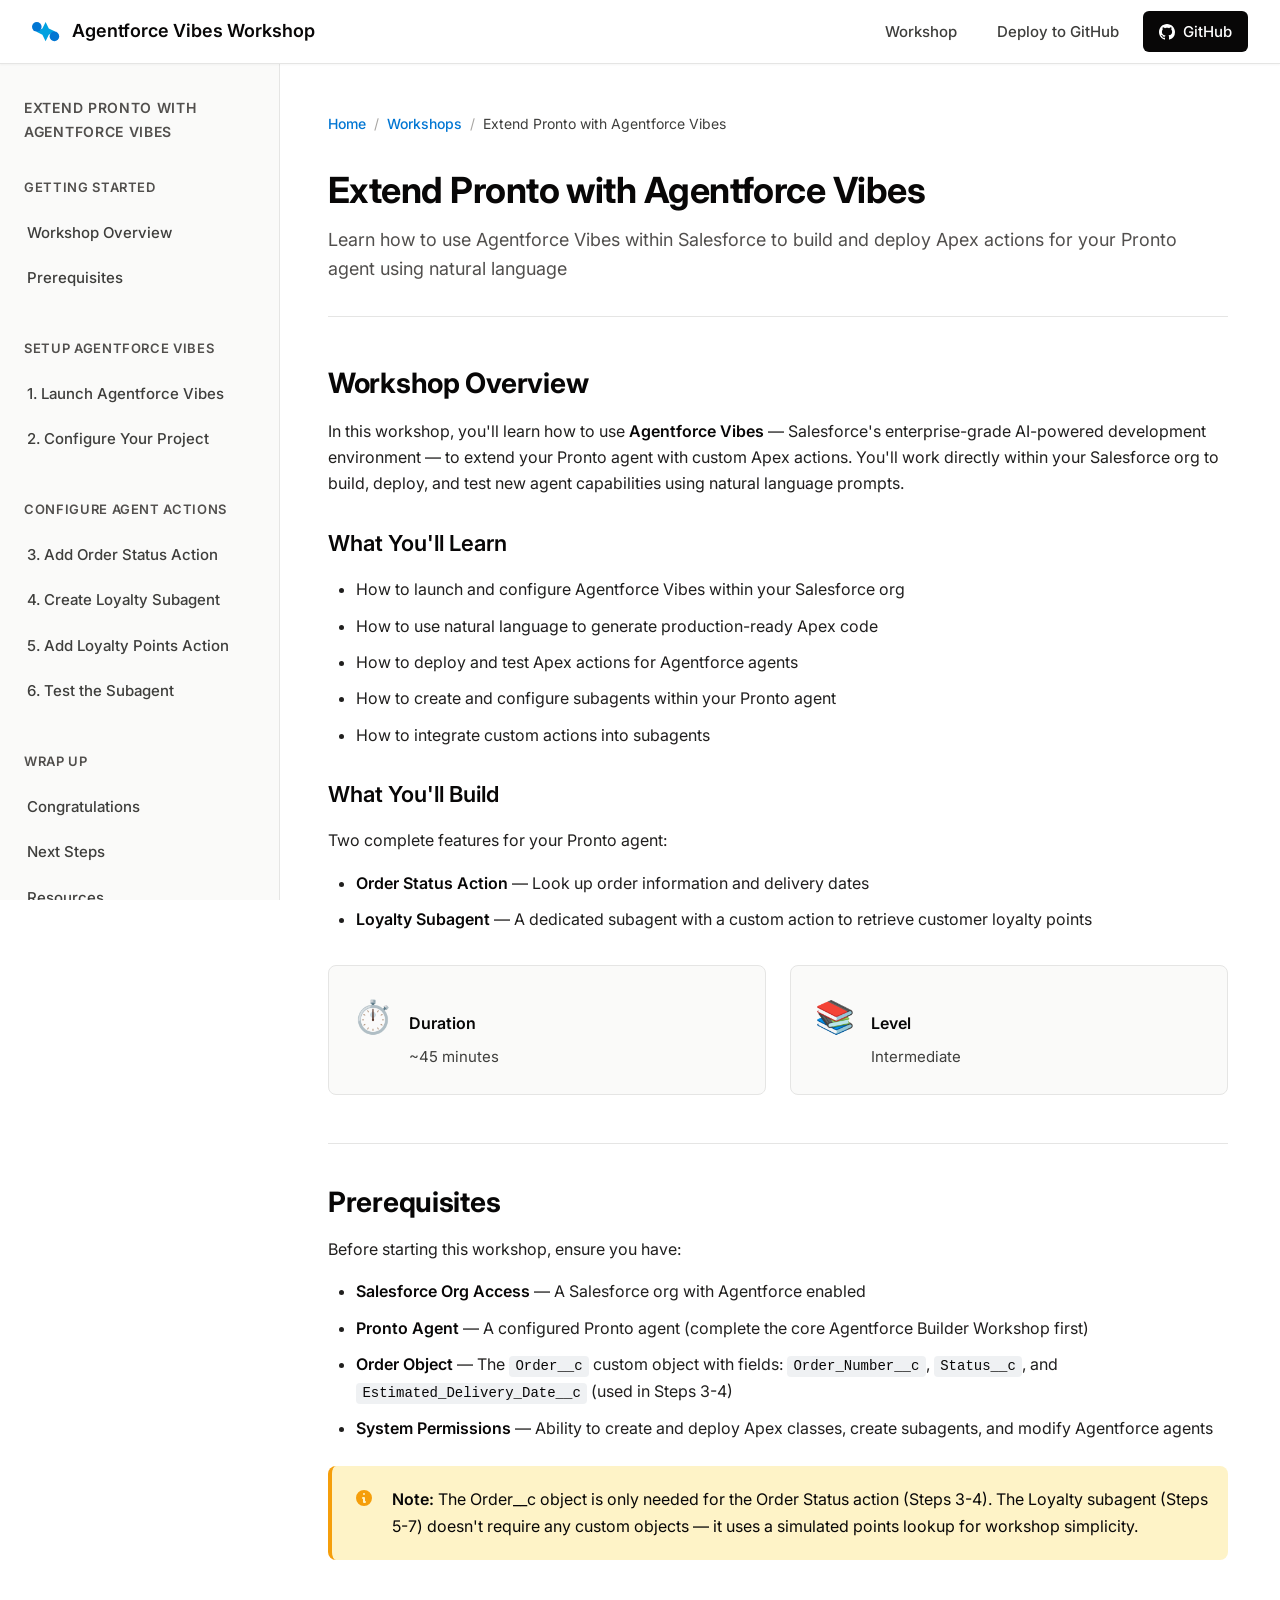
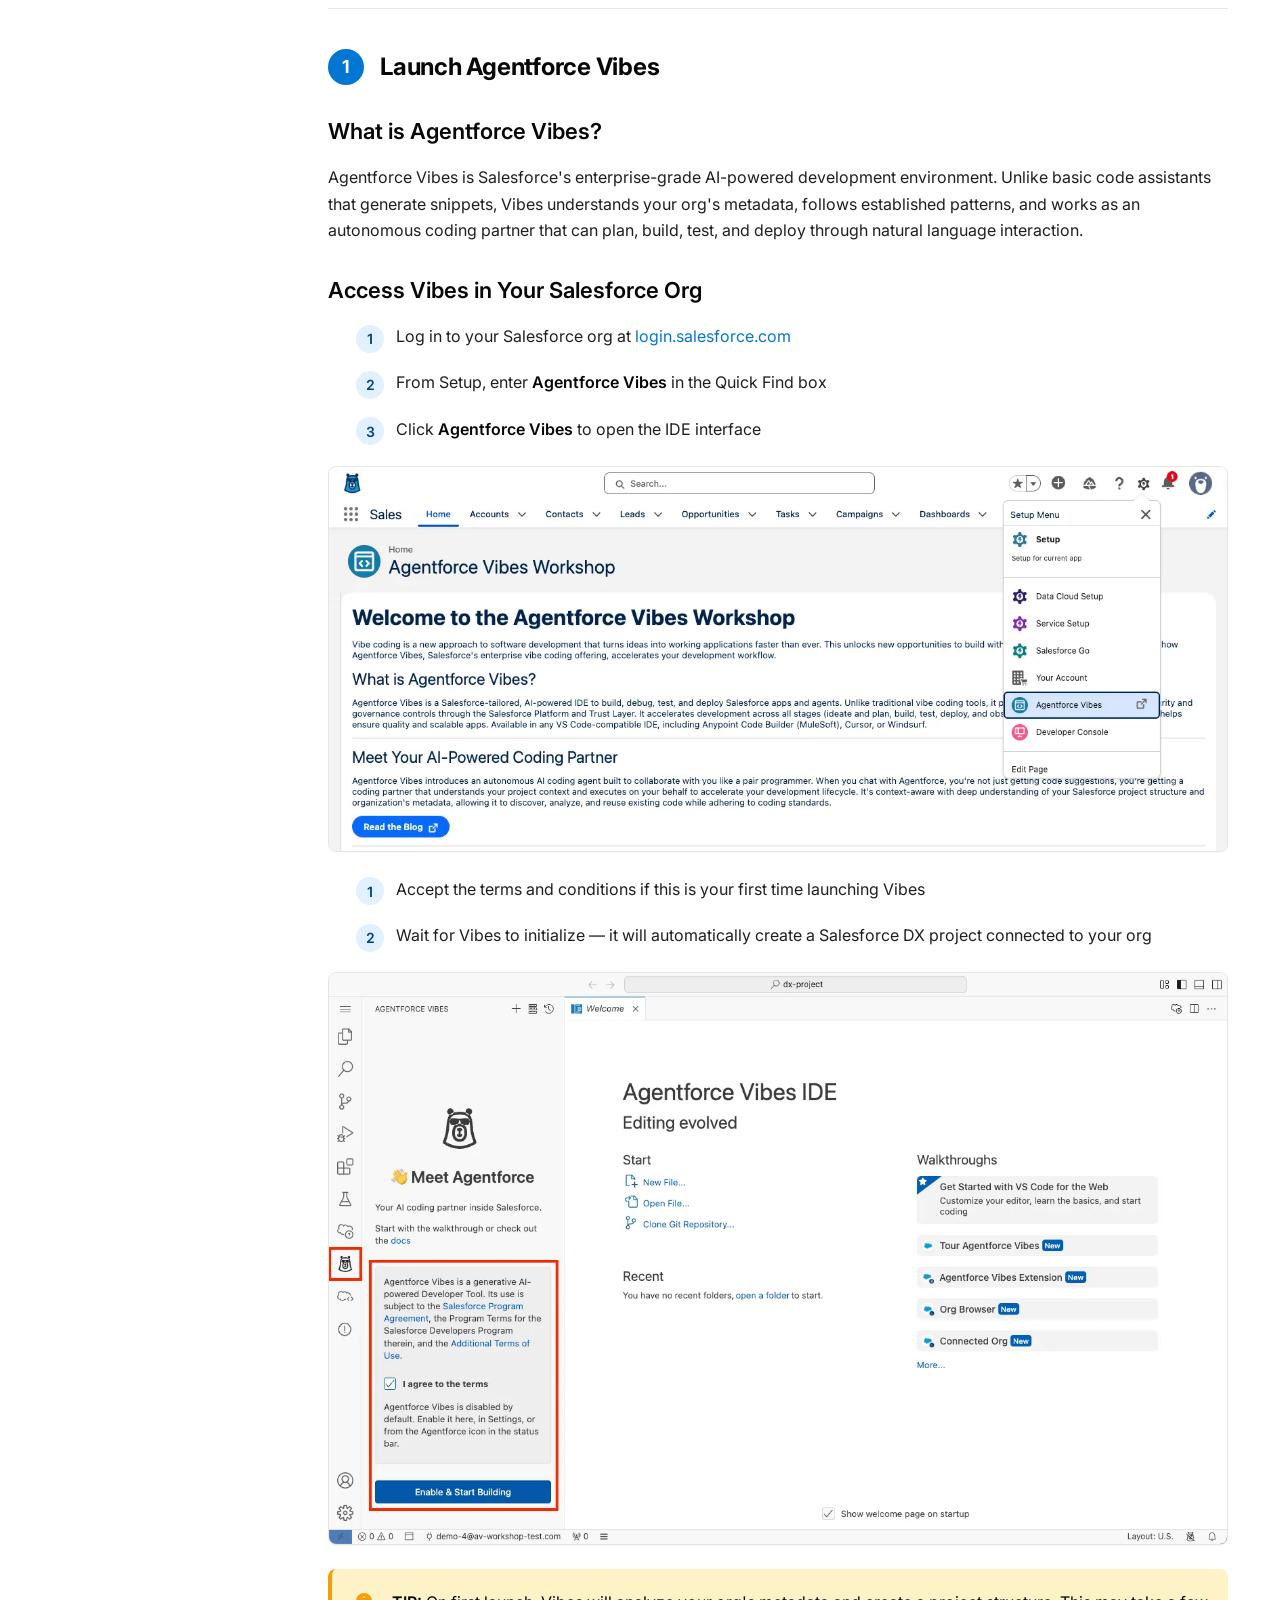
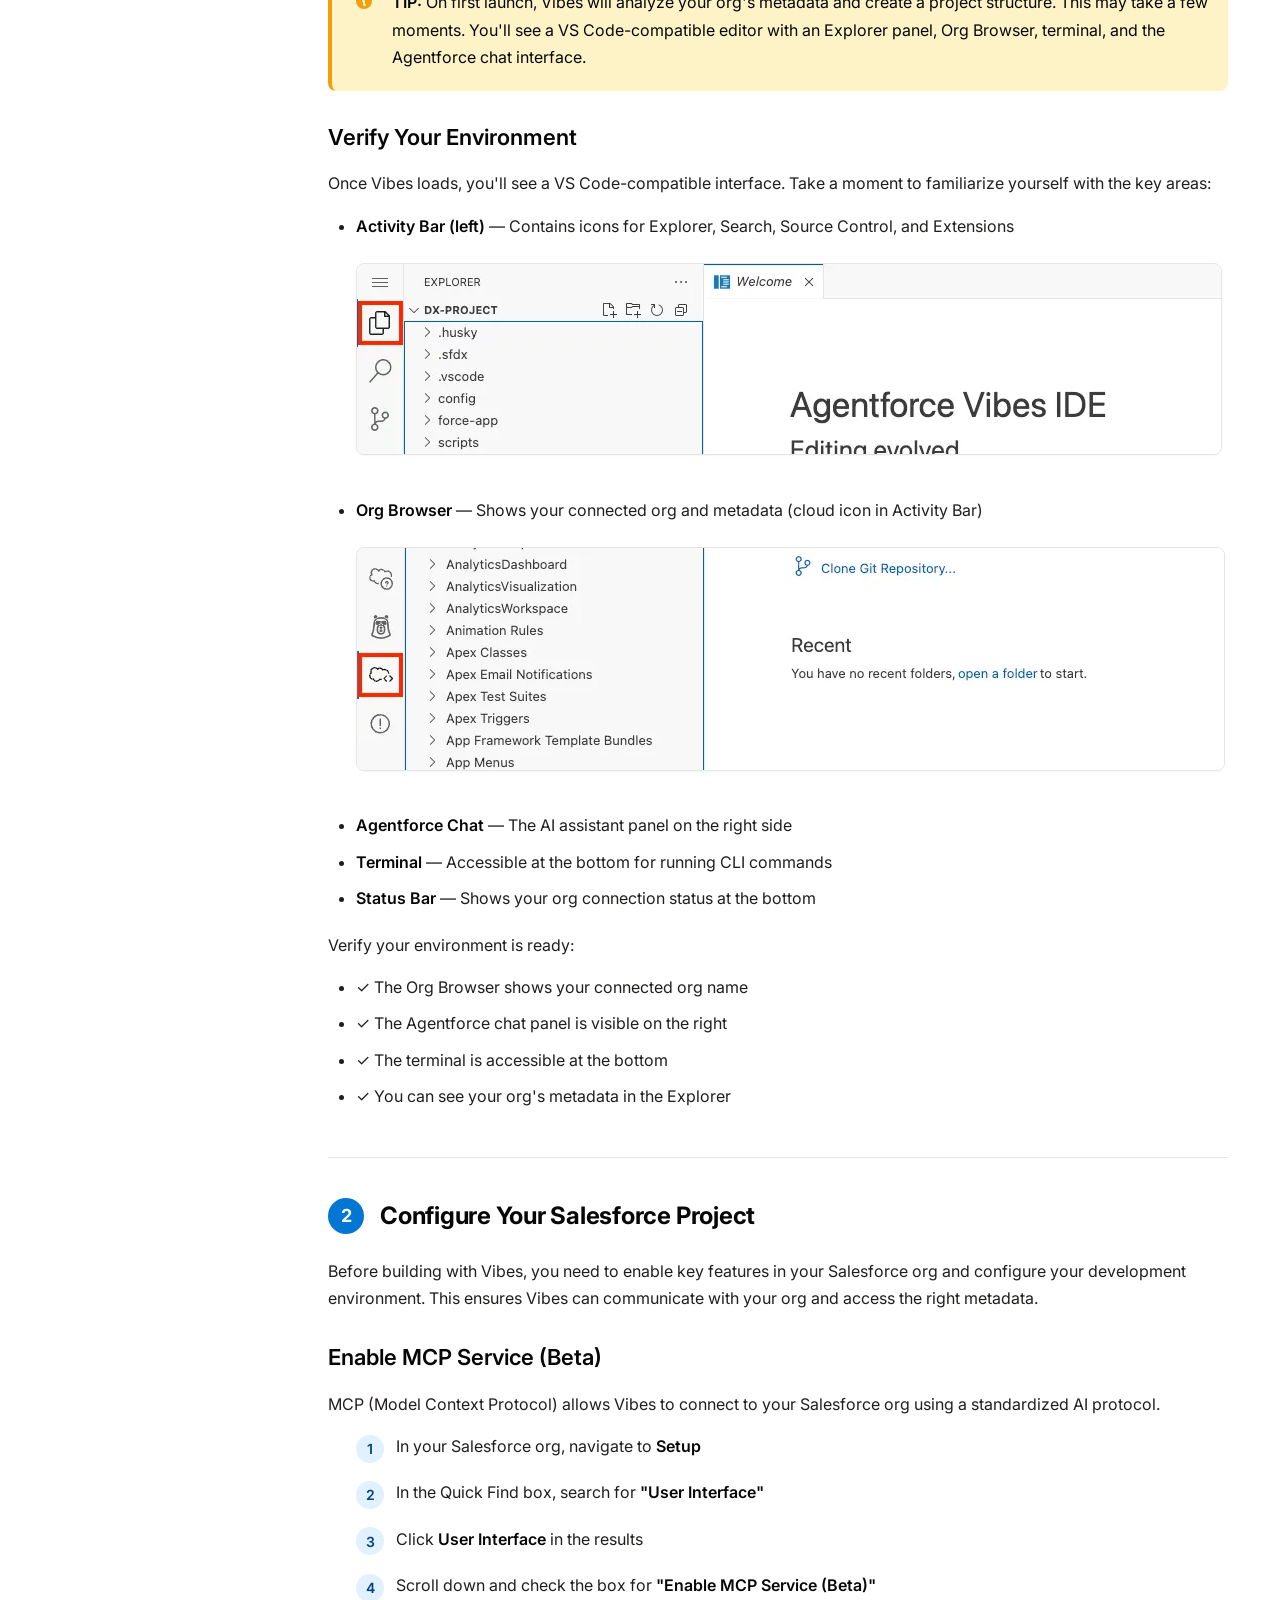
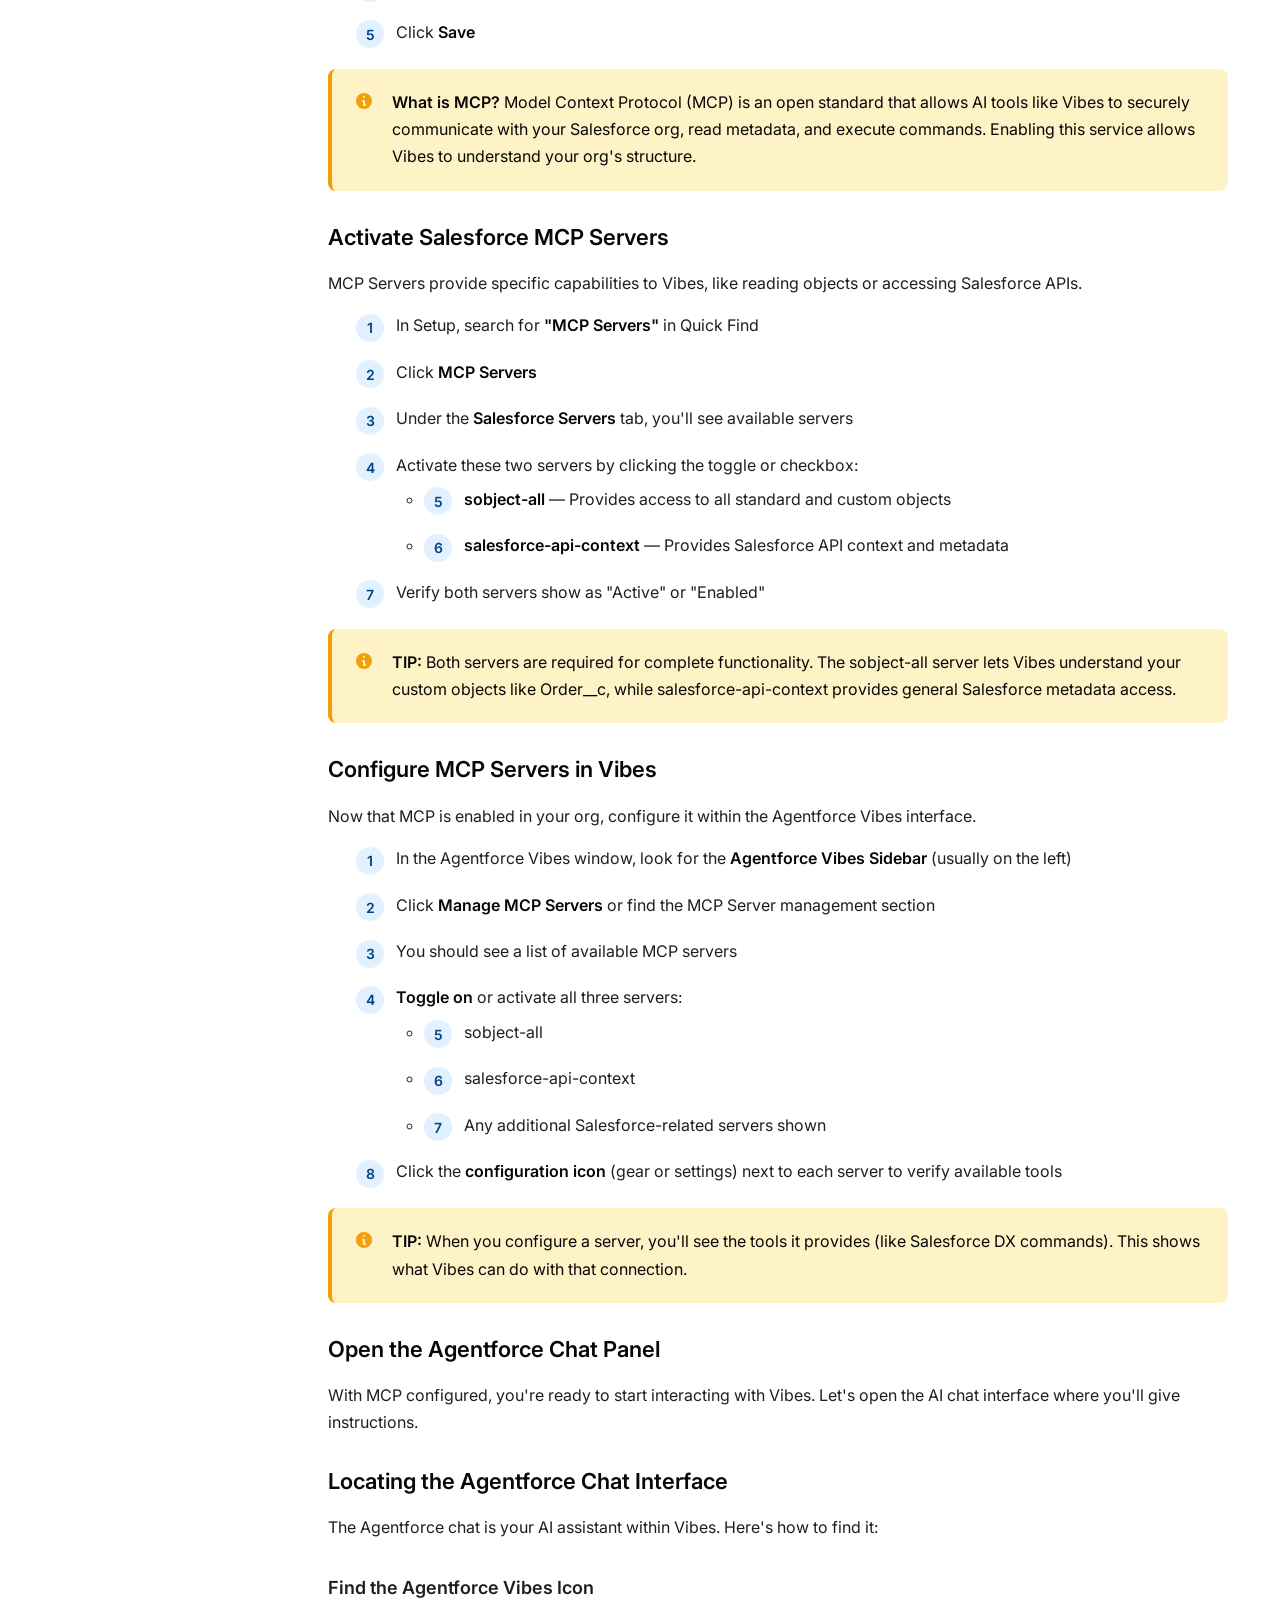
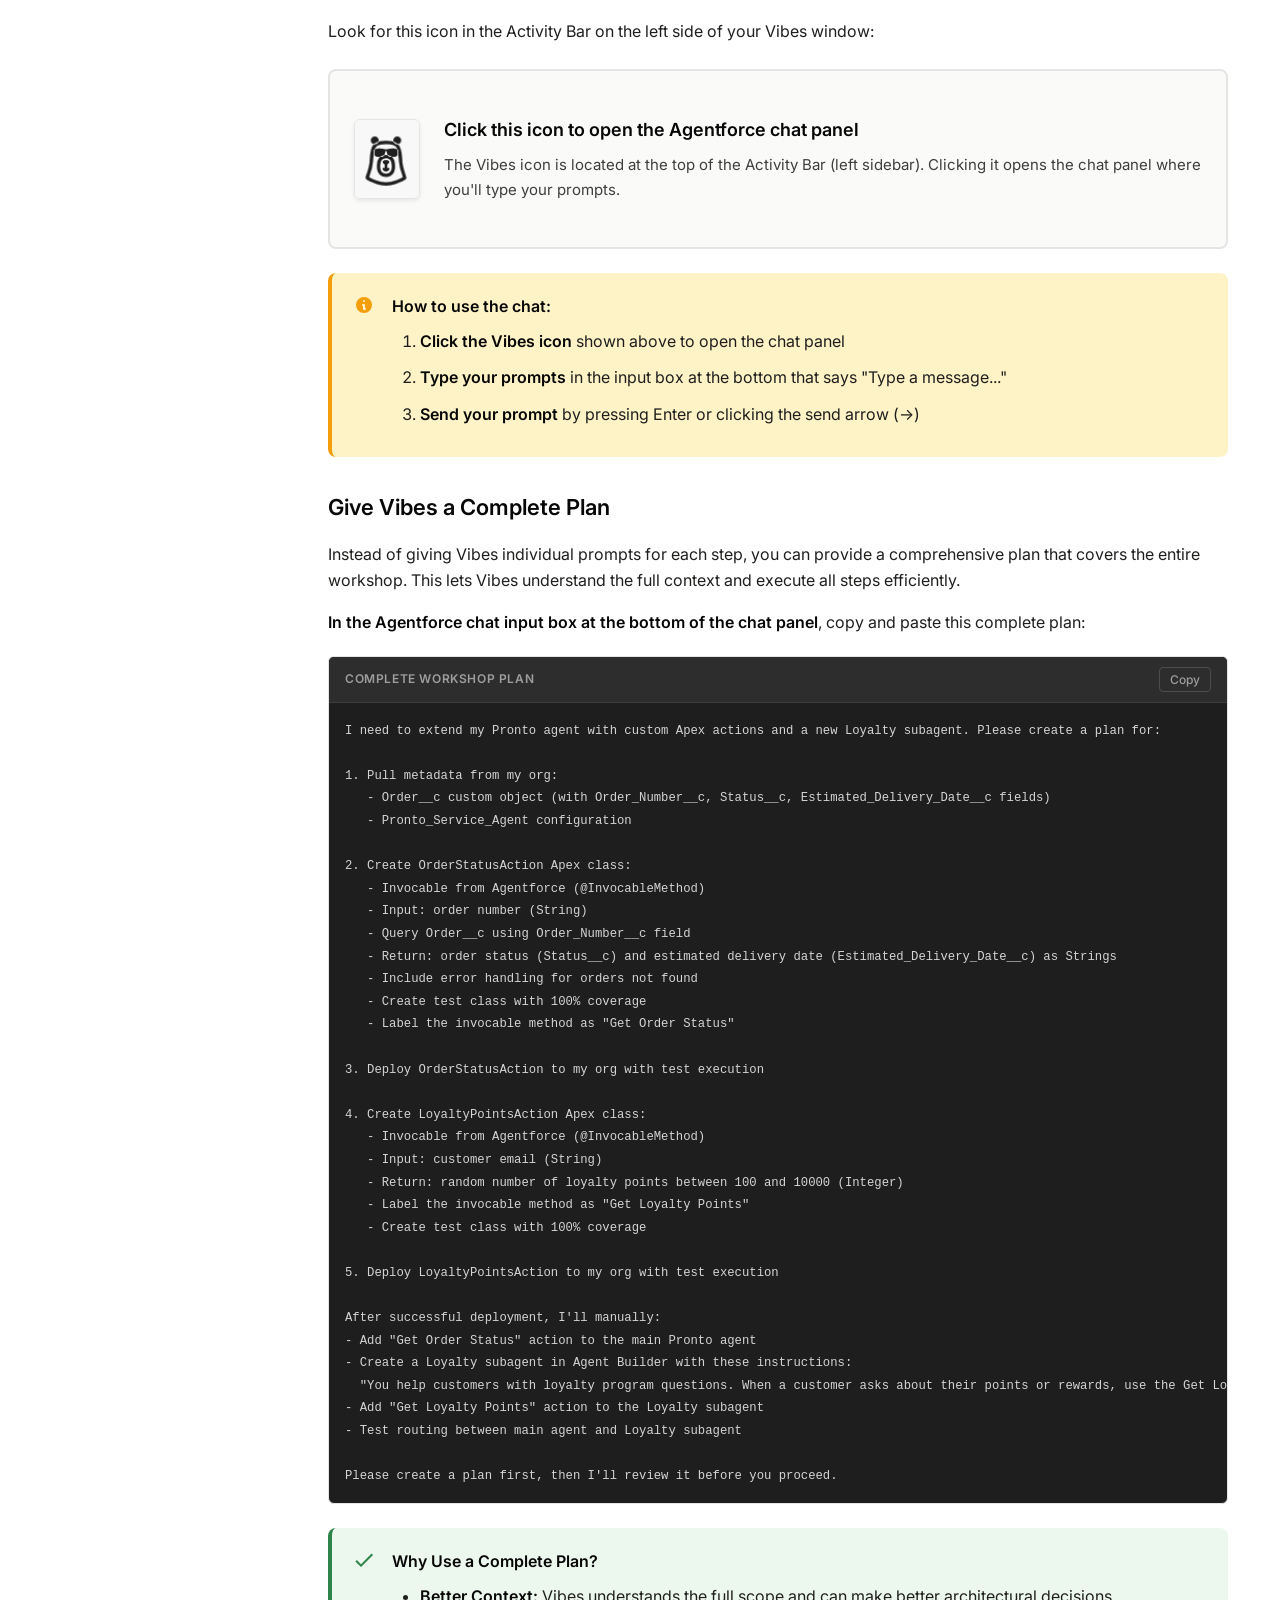
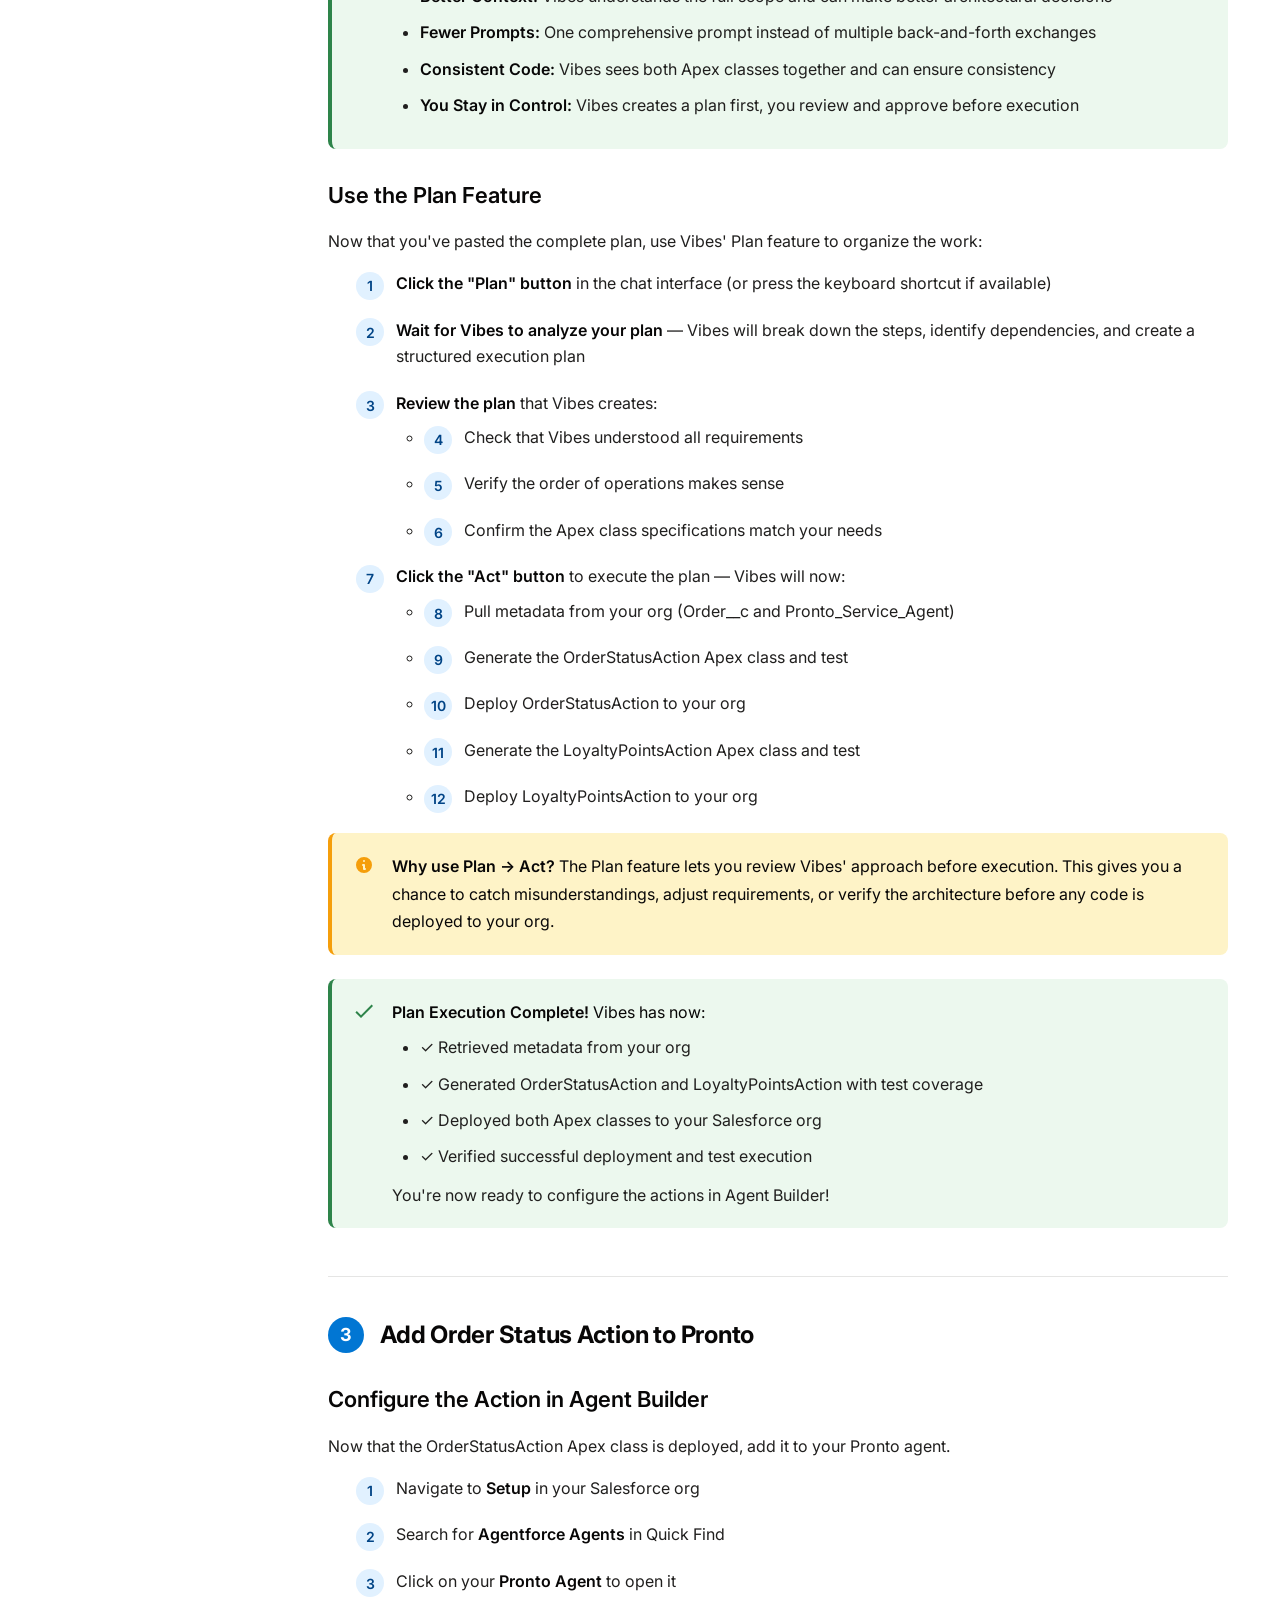
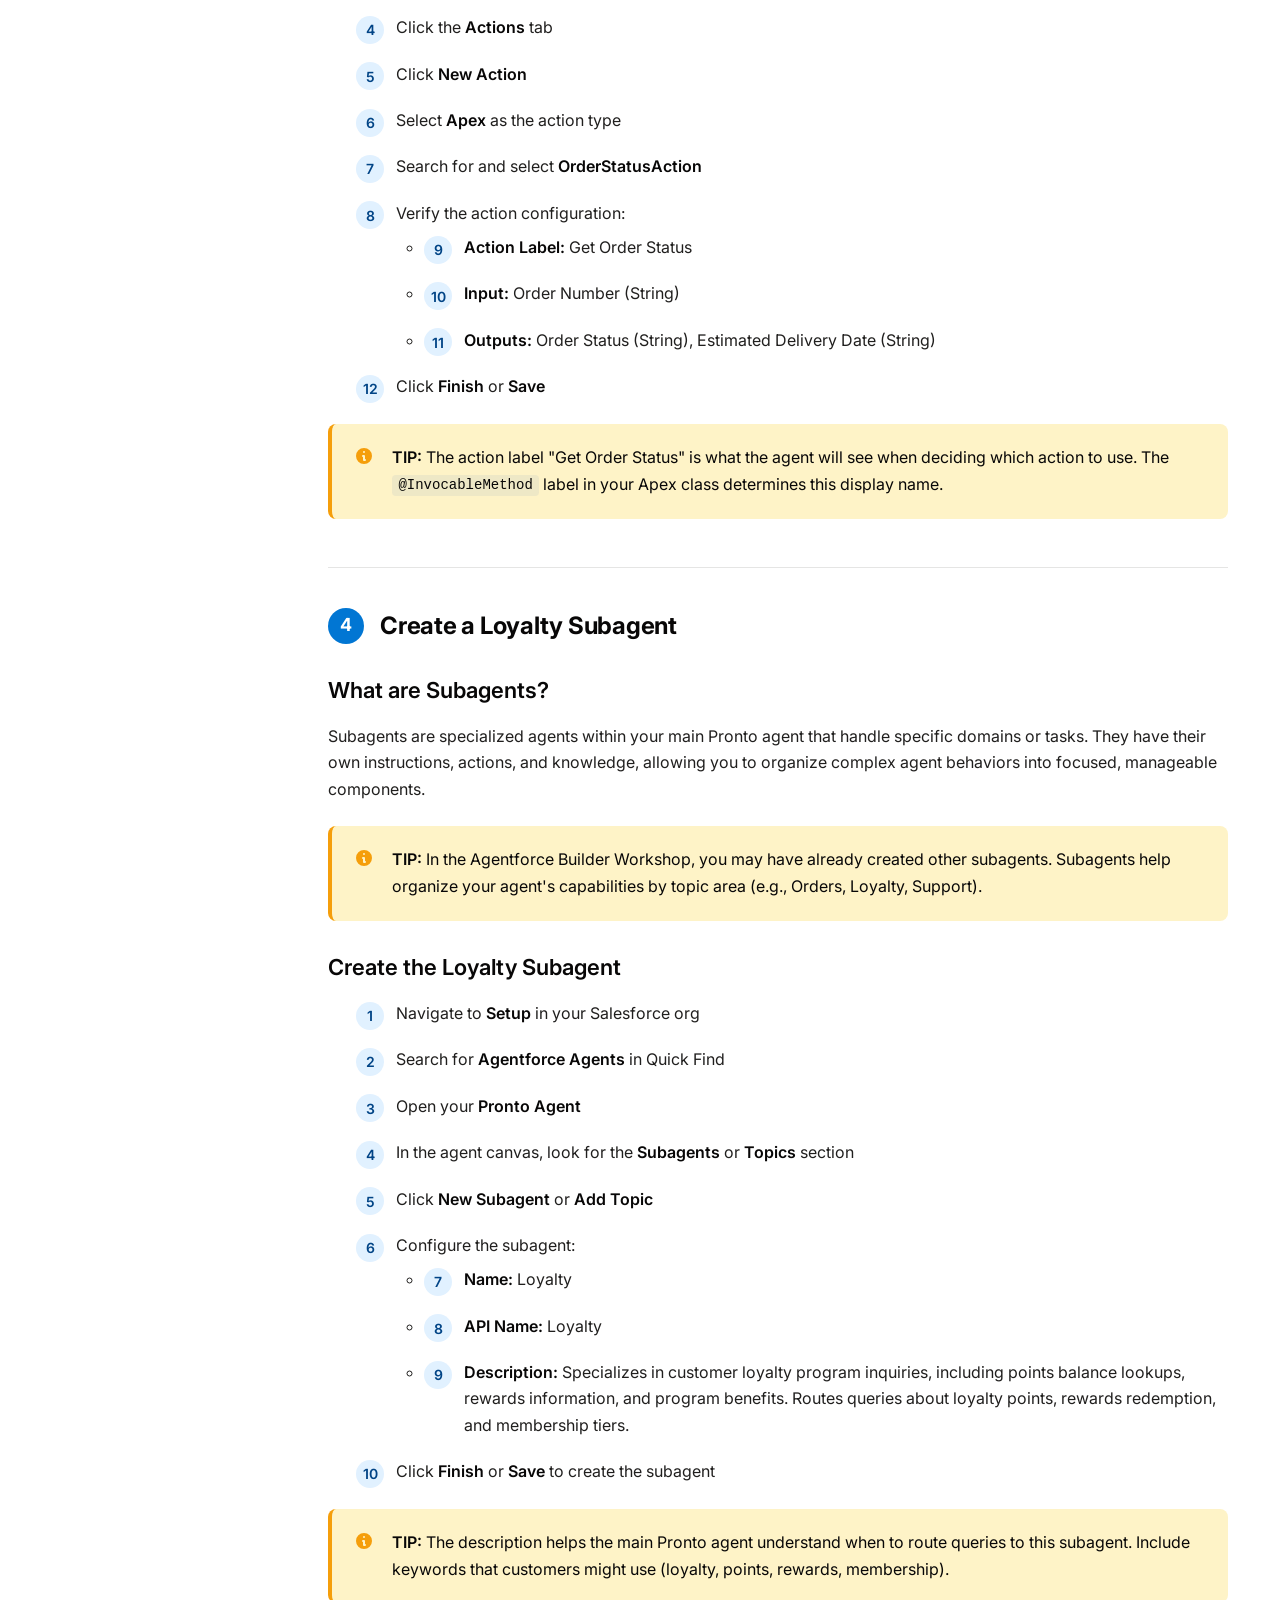
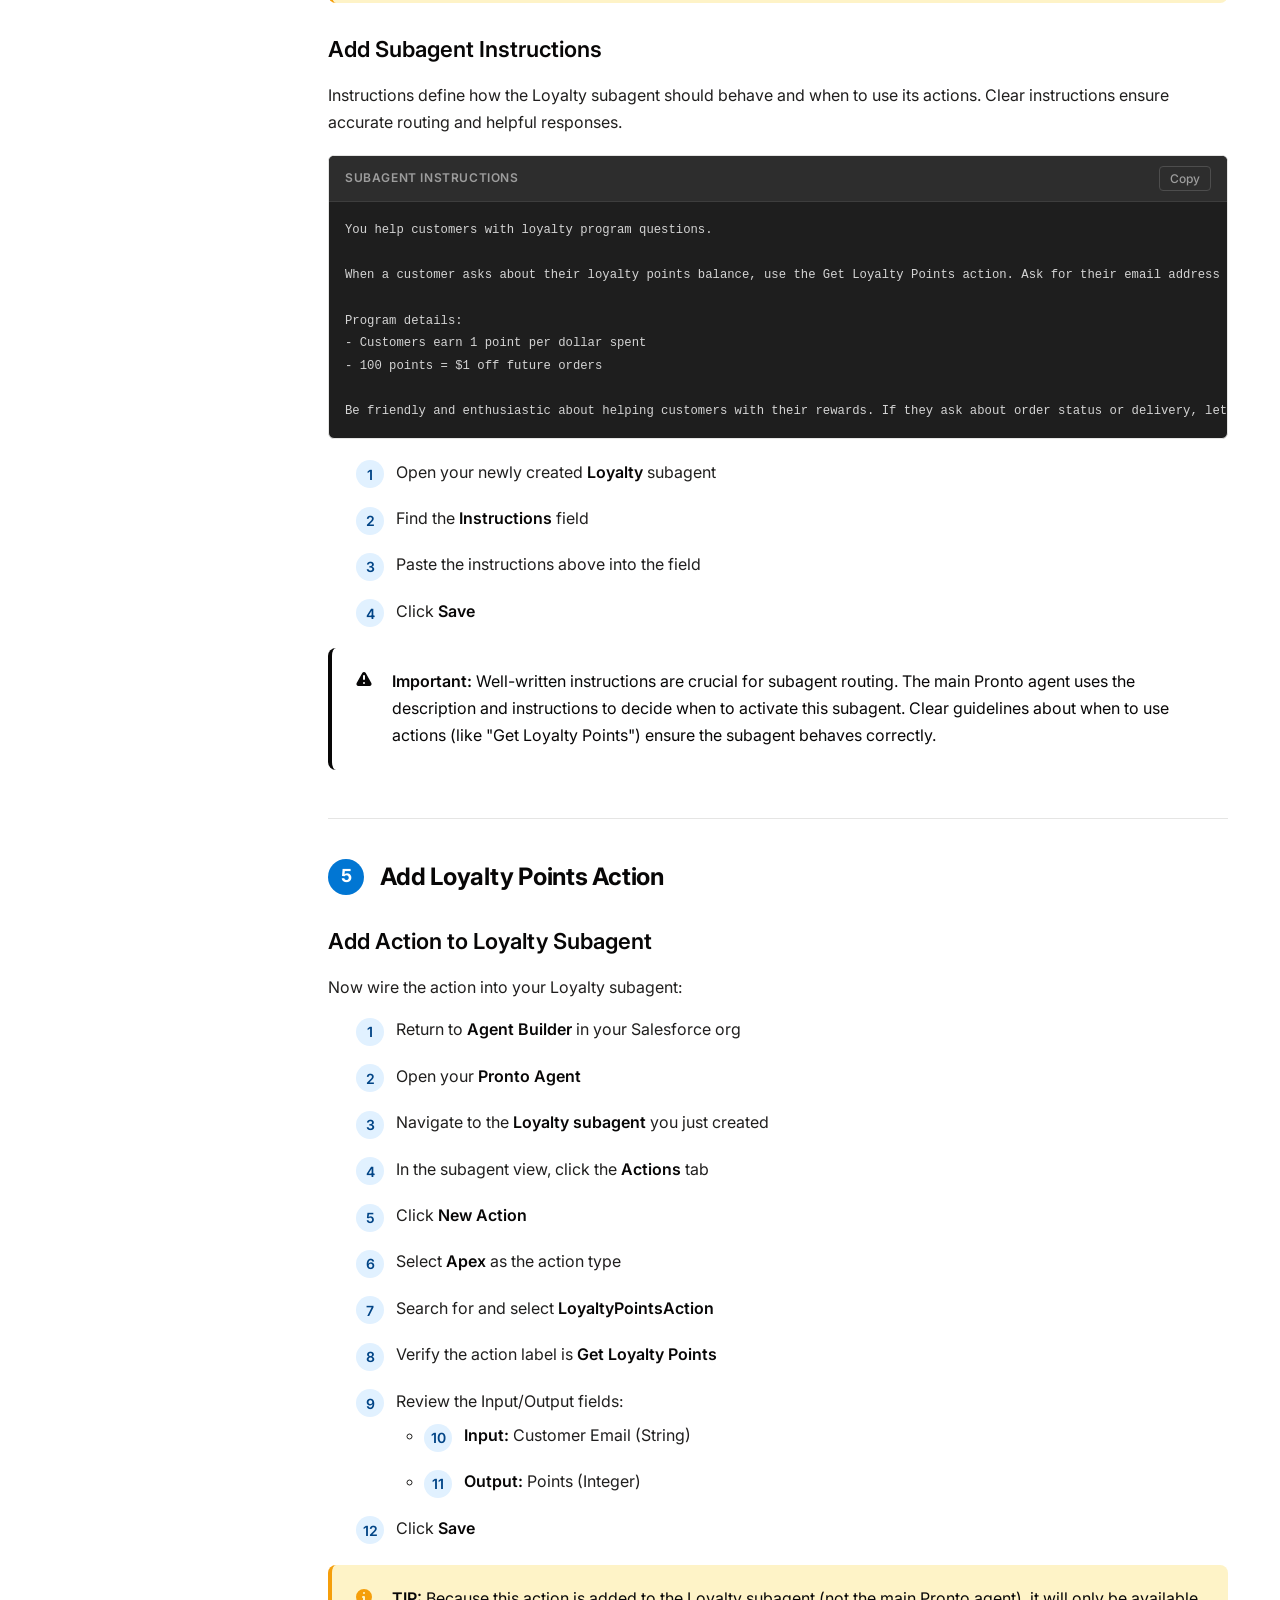
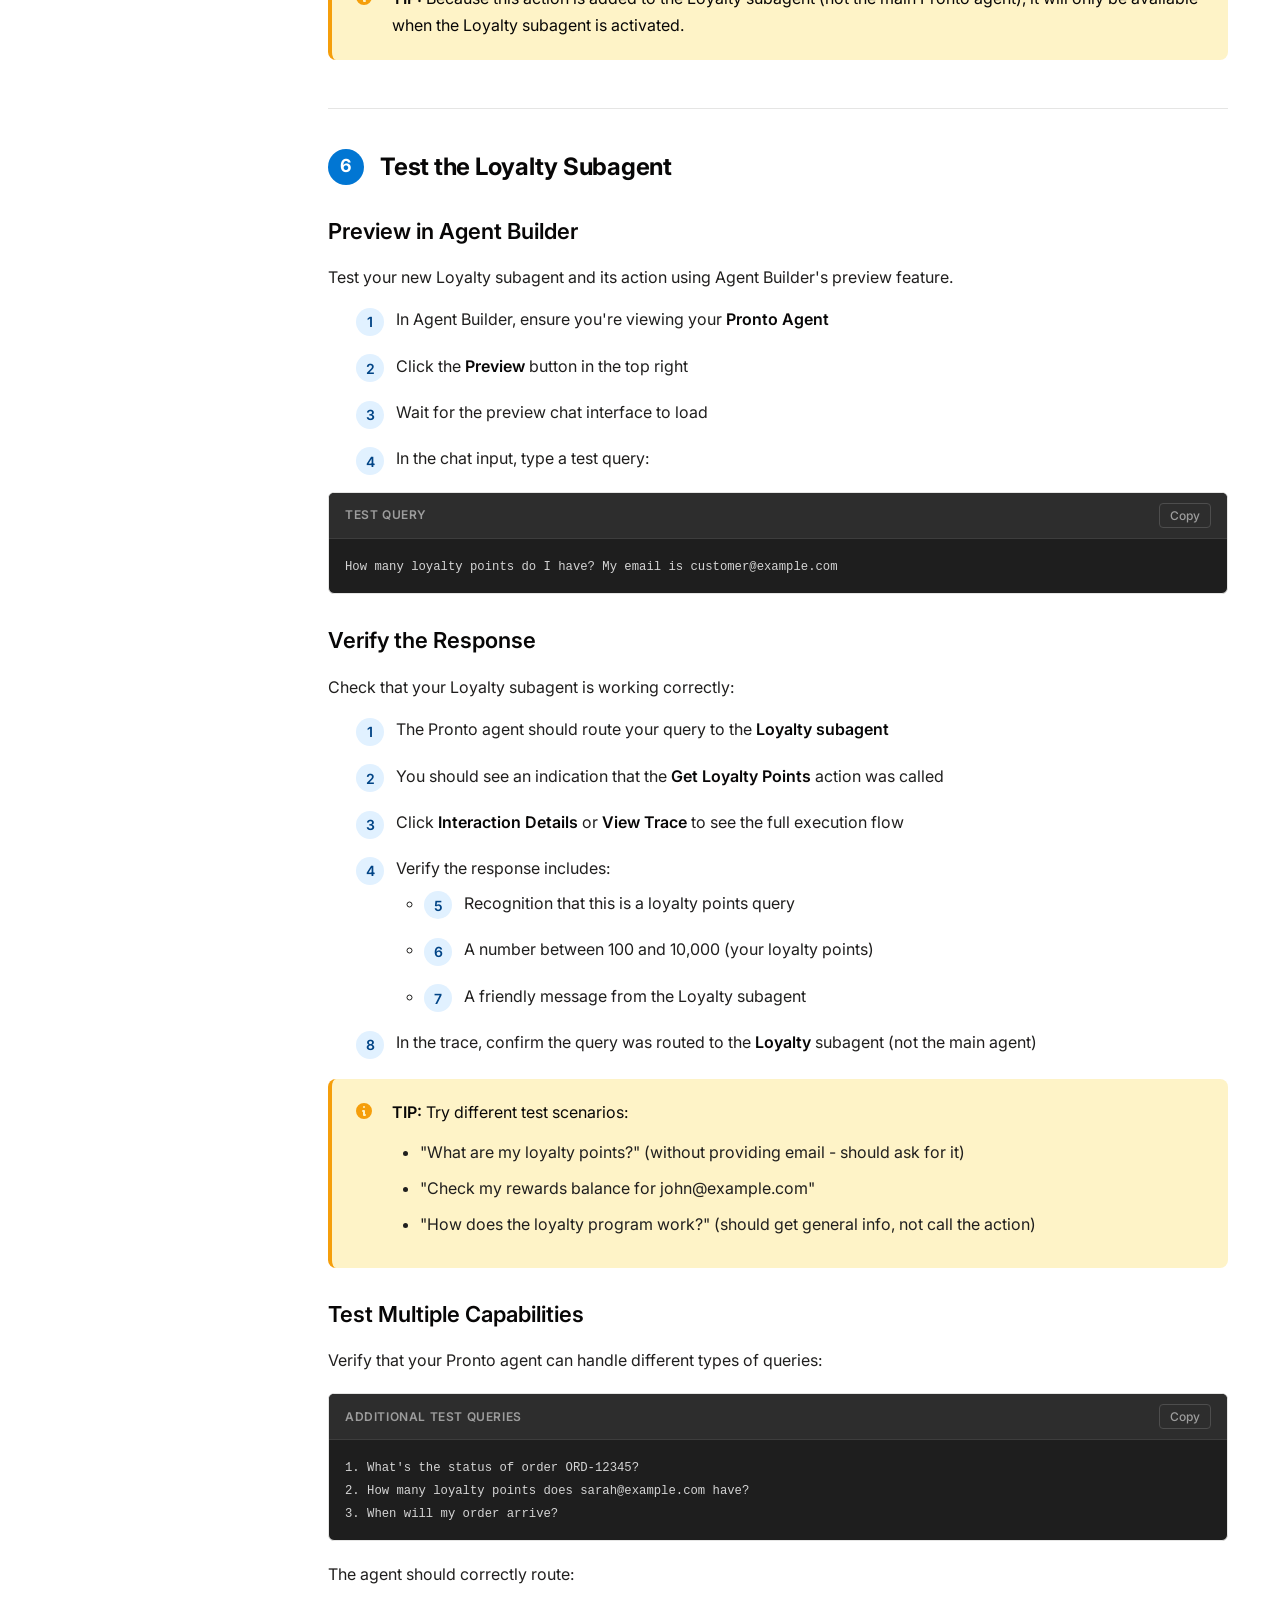
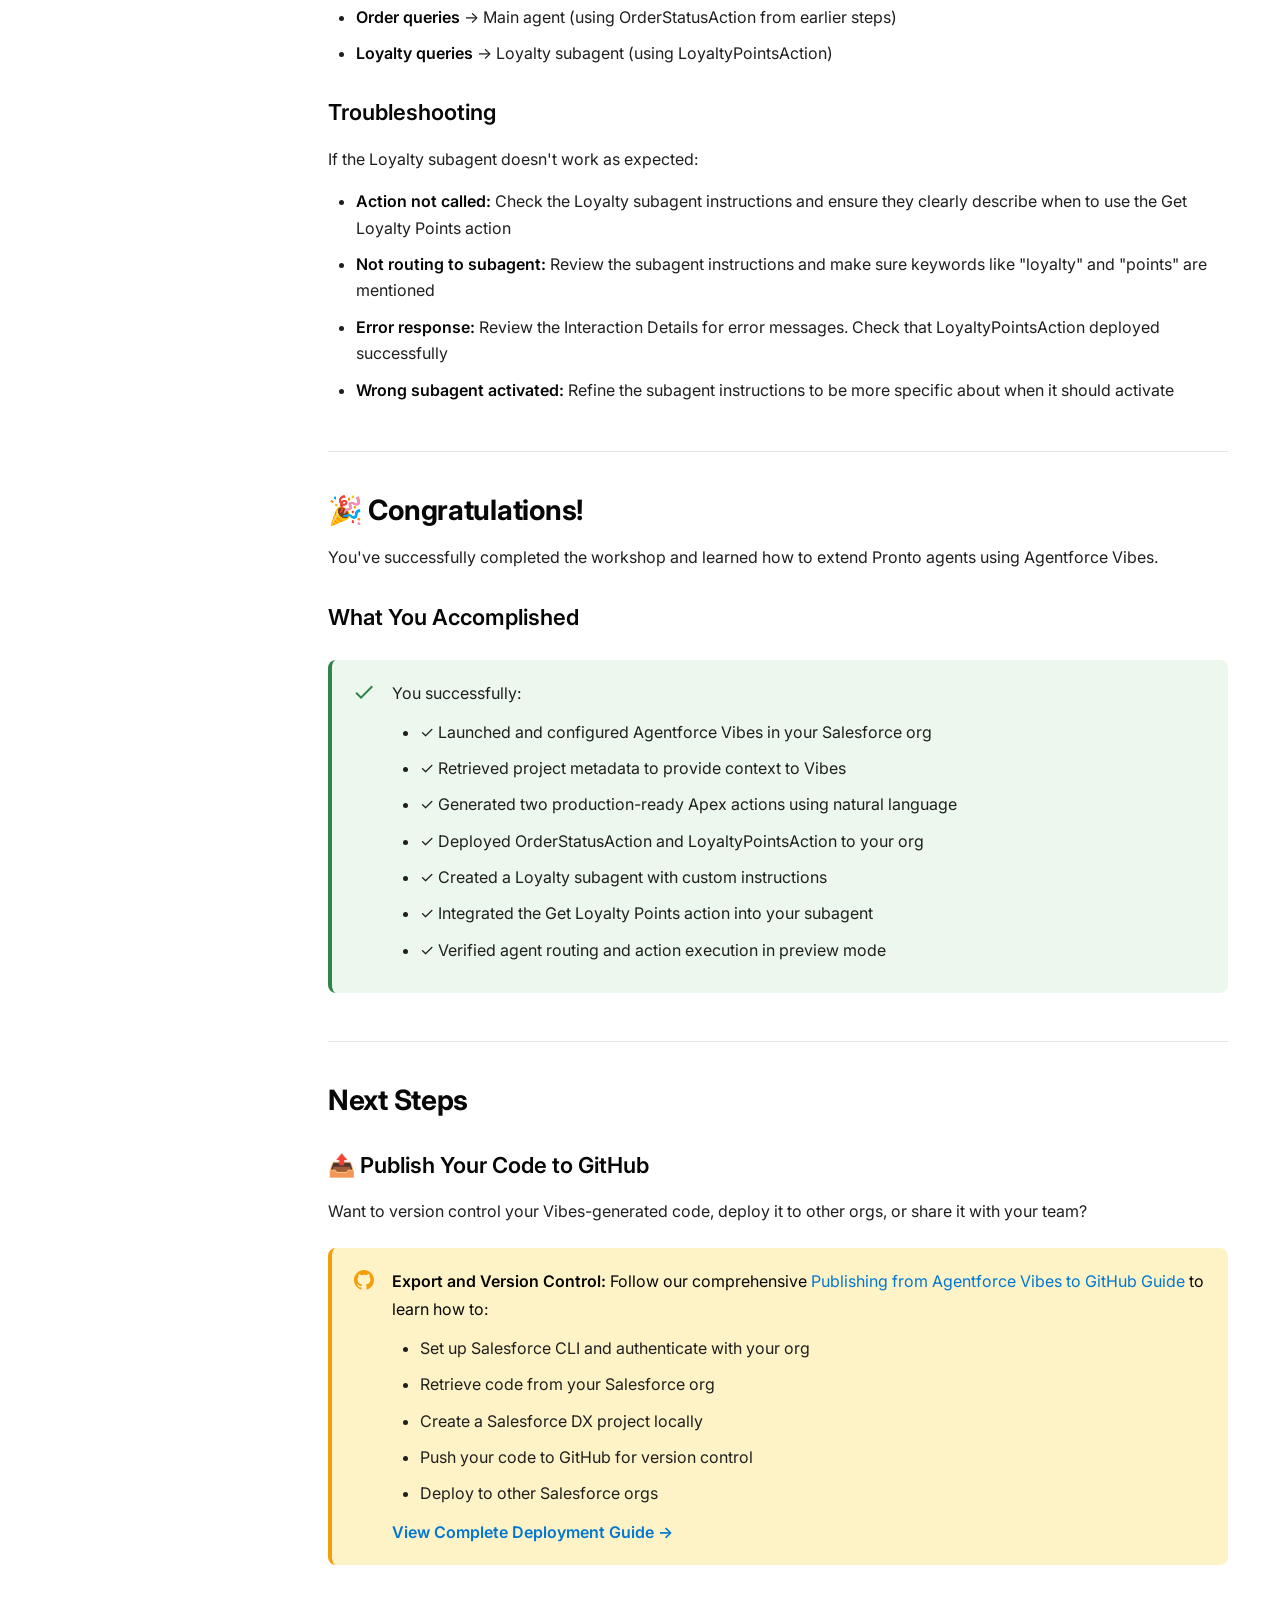
==== commit 8058dffa: "Remove redundant steps: deployment now in Step 2 plan, renumber steps 3-6" ====
--- a/index.html
+++ b/index.html
@@ -56,18 +56,12 @@
                     </ul>
                 </div>
                 <div class="nav-group">
-                    <div class="nav-group-title">Build the Action</div>
+                    <div class="nav-group-title">Configure Agent Actions</div>
                     <ul class="nav-list">
-                        <li><a href="#step3" class="nav-item">3. Generate Apex Action</a></li>
-                        <li><a href="#step4" class="nav-item">4. Deploy to Your Org</a></li>
-                    </ul>
-                </div>
-                <div class="nav-group">
-                    <div class="nav-group-title">Build Loyalty Subagent</div>
-                    <ul class="nav-list">
-                        <li><a href="#step5" class="nav-item">5. Create Loyalty Subagent</a></li>
-                        <li><a href="#step6" class="nav-item">6. Add Loyalty Points Action</a></li>
-                        <li><a href="#step7" class="nav-item">7. Test the Subagent</a></li>
+                        <li><a href="#step3" class="nav-item">3. Add Order Status Action</a></li>
+                        <li><a href="#step4" class="nav-item">4. Create Loyalty Subagent</a></li>
+                        <li><a href="#step5" class="nav-item">5. Add Loyalty Points Action</a></li>
+                        <li><a href="#step6" class="nav-item">6. Test the Subagent</a></li>
                     </ul>
                 </div>
                 <div class="nav-group">
@@ -361,7 +355,7 @@
    - Create test class with 100% coverage
    - Label the invocable method as "Get Order Status"
 
-3. Deploy OrderStatusAction to my org
+3. Deploy OrderStatusAction to my org with test execution
 
 4. Create LoyaltyPointsAction Apex class:
    - Invocable from Agentforce (@InvocableMethod)
@@ -370,12 +364,14 @@
    - Label the invocable method as "Get Loyalty Points"
    - Create test class with 100% coverage
 
-5. Deploy LoyaltyPointsAction to my org
-
-After deployment, I'll manually:
-- Create a Loyalty subagent in Agent Builder
-- Add the Get Loyalty Points action to the Loyalty subagent
-- Test both actions
+5. Deploy LoyaltyPointsAction to my org with test execution
+
+After successful deployment, I'll manually:
+- Add "Get Order Status" action to the main Pronto agent
+- Create a Loyalty subagent in Agent Builder with these instructions:
+  "You help customers with loyalty program questions. When a customer asks about their points or rewards, use the Get Loyalty Points action with their email address. Our loyalty program: 1 point per dollar spent, 100 points = $1 off. Be friendly about rewards. For order status or delivery questions, refer them to our main support."
+- Add "Get Loyalty Points" action to the Loyalty subagent
+- Test routing between main agent and Loyalty subagent
 
 Please create a plan first, then I'll review it before you proceed.</code></pre>
                 </div>
@@ -442,10 +438,11 @@
                         <strong>Plan Execution Complete!</strong> Vibes has now:
                         <ul style="margin-top: 0.5rem; margin-bottom: 0;">
                             <li>✓ Retrieved metadata from your org</li>
-                            <li>✓ Generated both Apex classes with test coverage</li>
-                            <li>✓ Deployed the code to your Salesforce org</li>
-                            <li>✓ Verified successful deployment</li>
-                        </ul>
+                            <li>✓ Generated OrderStatusAction and LoyaltyPointsAction with test coverage</li>
+                            <li>✓ Deployed both Apex classes to your Salesforce org</li>
+                            <li>✓ Verified successful deployment and test execution</li>
+                        </ul>
+                        <p style="margin-top: 0.75rem; margin-bottom: 0;">You're now ready to configure the actions in Agent Builder!</p>
                     </div>
                 </div>
             </section>
@@ -453,157 +450,45 @@
             <section id="step3" class="content-section">
                 <div class="step-header">
                     <span class="step-number">3</span>
-                    <h2>Generate the Apex Action</h2>
-                </div>
-
-                <div class="callout callout-info">
-                    <div class="callout-icon">
-                        <svg width="20" height="20" viewBox="0 0 20 20" fill="currentColor">
-                            <path fill-rule="evenodd" d="M18 10a8 8 0 11-16 0 8 8 0 0116 0zm-7-4a1 1 0 11-2 0 1 1 0 012 0zM9 9a1 1 0 000 2v3a1 1 0 001 1h1a1 1 0 100-2v-3a1 1 0 00-1-1H9z" clip-rule="evenodd"/>
-                        </svg>
-                    </div>
-                    <div class="callout-content">
-                        <strong>💡 Quick Path:</strong> If you used the <strong>Complete Workshop Plan</strong> in Step 2, Vibes has already created a plan for both Apex classes. Skip to reviewing and approving the plan! The prompts below are for the step-by-step approach.
-                    </div>
-                </div>
-
-                <h3>Use Natural Language to Build</h3>
-                <p>Now comes the powerful part — you'll use natural language to generate a production-ready Apex action. Vibes will create a plan, let you review it, then build the complete, tested code.</p>
-
-                <p>In the Agentforce Vibes chat, enter this prompt:</p>
-
-                <div class="code-example">
-                    <div class="code-header">
-                        <span class="code-label">Prompt</span>
-                        <button class="copy-btn">Copy</button>
-                    </div>
-                    <pre><code>I need to create an Apex action for Agentforce. Please create a plan for:
-
-An Apex class called OrderStatusAction that is invocable from Agentforce. It should:
-- Accept an order number as a string input
-- Query the Order__c object for a matching record using the Order_Number__c field
-- Return the order status (Status__c) and estimated delivery date (Estimated_Delivery_Date__c) as output strings
-- Include proper error handling for when no order is found
-- Include a test class with 100% coverage
-
-Please create a plan first, then I'll review it before you build.</code></pre>
-                </div>
-
-                <div class="callout callout-info">
-                    <div class="callout-icon">
-                        <svg width="20" height="20" viewBox="0 0 20 20" fill="currentColor">
-                            <path fill-rule="evenodd" d="M18 10a8 8 0 11-16 0 8 8 0 0116 0zm-7-4a1 1 0 11-2 0 1 1 0 012 0zM9 9a1 1 0 000 2v3a1 1 0 001 1h1a1 1 0 100-2v-3a1 1 0 00-1-1H9z" clip-rule="evenodd"/>
-                        </svg>
-                    </div>
-                    <div class="callout-content">
-                        <strong>TIP:</strong> Vibes works best when you ask it to plan first. This lets you review the approach before code is generated, ensuring it matches your requirements and org's patterns.
-                    </div>
-                </div>
-
-                <h3>Review and Approve the Plan</h3>
-                <p>Vibes will present a plan showing:</p>
-                <ul class="step-list">
-                    <li>The Apex class structure with <code>@InvocableMethod</code> annotation</li>
-                    <li>Input and output wrapper classes</li>
-                    <li>SOQL query approach</li>
-                    <li>Error handling strategy</li>
-                    <li>Test class outline</li>
-                </ul>
-
-                <p>Review the plan and respond:</p>
-
-                <div class="code-example">
-                    <div class="code-header">
-                        <span class="code-label">Prompt</span>
-                        <button class="copy-btn">Copy</button>
-                    </div>
-                    <pre><code>Looks good, please proceed with building the code.</code></pre>
-                </div>
-
-                <h3>Review the Generated Code</h3>
-                <p>Vibes will generate several files. Review them to understand what was created:</p>
-
-                <ol class="step-list">
-                    <li><strong>OrderStatusAction.cls</strong> — The main Apex class with <code>@InvocableMethod</code> annotation</li>
-                    <li><strong>OrderStatusActionTest.cls</strong> — Complete test class with assertions</li>
-                    <li>Vibes automatically follows Salesforce best practices and your org's coding patterns</li>
-                </ol>
-
-                <div class="callout callout-info">
-                    <div class="callout-icon">
-                        <svg width="20" height="20" viewBox="0 0 20 20" fill="currentColor">
-                            <path fill-rule="evenodd" d="M18 10a8 8 0 11-16 0 8 8 0 0116 0zm-7-4a1 1 0 11-2 0 1 1 0 012 0zM9 9a1 1 0 000 2v3a1 1 0 001 1h1a1 1 0 100-2v-3a1 1 0 00-1-1H9z" clip-rule="evenodd"/>
-                        </svg>
-                    </div>
-                    <div class="callout-content">
-                        <strong>TIP:</strong> Check that the SOQL query includes <code>Order_Number__c</code>, <code>Status__c</code>, and <code>Estimated_Delivery_Date__c</code> fields. The method should be properly annotated with a descriptive label for Agent Builder.
-                    </div>
-                </div>
-
-                <h3>Request Modifications (Optional)</h3>
-                <p>If you need changes, simply ask Vibes in natural language:</p>
-
-                <div class="code-example">
-                    <div class="code-header">
-                        <span class="code-label">Example refinement prompts</span>
-                        <button class="copy-btn">Copy</button>
-                    </div>
-                    <pre><code>Add a return value for customer email
-Handle the case when no order is found
-Update the method description to be more specific</code></pre>
+                    <h2>Add Order Status Action to Pronto</h2>
+                </div>
+
+                <h3>Configure the Action in Agent Builder</h3>
+                <p>Now that the OrderStatusAction Apex class is deployed, add it to your Pronto agent.</p>
+
+                <ol class="step-list">
+                    <li>Navigate to <strong>Setup</strong> in your Salesforce org</li>
+                    <li>Search for <strong>Agentforce Agents</strong> in Quick Find</li>
+                    <li>Click on your <strong>Pronto Agent</strong> to open it</li>
+                    <li>Click the <strong>Actions</strong> tab</li>
+                    <li>Click <strong>New Action</strong></li>
+                    <li>Select <strong>Apex</strong> as the action type</li>
+                    <li>Search for and select <strong>OrderStatusAction</strong></li>
+                    <li>Verify the action configuration:
+                        <ul>
+                            <li><strong>Action Label:</strong> Get Order Status</li>
+                            <li><strong>Input:</strong> Order Number (String)</li>
+                            <li><strong>Outputs:</strong> Order Status (String), Estimated Delivery Date (String)</li>
+                        </ul>
+                    </li>
+                    <li>Click <strong>Finish</strong> or <strong>Save</strong></li>
+                </ol>
+
+                <div class="callout callout-info">
+                    <div class="callout-icon">
+                        <svg width="20" height="20" viewBox="0 0 20 20" fill="currentColor">
+                            <path fill-rule="evenodd" d="M18 10a8 8 0 11-16 0 8 8 0 0116 0zm-7-4a1 1 0 11-2 0 1 1 0 012 0zM9 9a1 1 0 000 2v3a1 1 0 001 1h1a1 1 0 100-2v-3a1 1 0 00-1-1H9z" clip-rule="evenodd"/>
+                        </svg>
+                    </div>
+                    <div class="callout-content">
+                        <strong>TIP:</strong> The action label "Get Order Status" is what the agent will see when deciding which action to use. The <code>@InvocableMethod</code> label in your Apex class determines this display name.
+                    </div>
                 </div>
             </section>
 
             <section id="step4" class="content-section">
                 <div class="step-header">
                     <span class="step-number">4</span>
-                    <h2>Deploy to Your Org</h2>
-                </div>
-
-                <h3>Deploy with Vibes</h3>
-                <p>Once you're satisfied with the generated code, deploy it directly from Vibes to your org.</p>
-
-                <p>In the Agentforce chat, tell Vibes to deploy:</p>
-
-                <div class="code-example">
-                    <div class="code-header">
-                        <span class="code-label">Prompt</span>
-                        <button class="copy-btn">Copy</button>
-                    </div>
-                    <pre><code>Deploy the OrderStatusAction class and test class to my org</code></pre>
-                </div>
-
-                <p>Vibes will:</p>
-                <ol class="step-list">
-                    <li>Run the Salesforce CLI command <code>sf project deploy start</code></li>
-                    <li>Execute the test class to verify coverage</li>
-                    <li>Report deployment status and any errors</li>
-                    <li>Show you the deployment results in the terminal</li>
-                </ol>
-
-                <h3>Verify Deployment</h3>
-                <p>Check that your deployment succeeded:</p>
-                <ul>
-                    <li>Look for "Deploy Succeeded" message in the terminal</li>
-                    <li>Verify test coverage is 100%</li>
-                    <li>Note the component IDs for the deployed classes</li>
-                </ul>
-
-                <div class="callout callout-warning">
-                    <div class="callout-icon">
-                        <svg width="20" height="20" viewBox="0 0 20 20" fill="currentColor">
-                            <path fill-rule="evenodd" d="M8.257 3.099c.765-1.36 2.722-1.36 3.486 0l5.58 9.92c.75 1.334-.213 2.98-1.742 2.98H4.42c-1.53 0-2.493-1.646-1.743-2.98l5.58-9.92zM11 13a1 1 0 11-2 0 1 1 0 012 0zm-1-8a1 1 0 00-1 1v3a1 1 0 002 0V6a1 1 0 00-1-1z" clip-rule="evenodd"/>
-                        </svg>
-                    </div>
-                    <div class="callout-content">
-                        <strong>Deployment Errors?</strong> If you encounter errors, paste them back into the Vibes chat. Vibes will analyze the error, explain what went wrong, and automatically fix the code before redeploying.
-                    </div>
-                </div>
-            </section>
-
-            <section id="step5" class="content-section">
-                <div class="step-header">
-                    <span class="step-number">5</span>
                     <h2>Create a Loyalty Subagent</h2>
                 </div>
 
@@ -687,66 +572,11 @@
                 </div>
             </section>
 
-            <section id="step6" class="content-section">
+            <section id="step5" class="content-section">
                 <div class="step-header">
-                    <span class="step-number">6</span>
+                    <span class="step-number">5</span>
                     <h2>Add Loyalty Points Action</h2>
                 </div>
-
-                <h3>Generate the Loyalty Points Action</h3>
-                <p>Now you'll use Vibes again to create a custom action for retrieving loyalty points. This demonstrates how quickly you can extend your agent with new capabilities using the same plan-first workflow.</p>
-
-                <p>Return to <strong>Agentforce Vibes</strong> and enter this prompt:</p>
-
-                <div class="code-example">
-                    <div class="code-header">
-                        <span class="code-label">Prompt</span>
-                        <button class="copy-btn">Copy</button>
-                    </div>
-                    <pre><code>I need another Apex action for the Loyalty subagent. Please create a plan for:
-
-An Apex class called LoyaltyPointsAction that is invocable from Agentforce. It should:
-- Accept a customer email as a string input
-- Return a random number of loyalty points between 100 and 10000 as an integer output
-- Label the invocable method as "Get Loyalty Points"
-- Include a test class with 100% coverage
-
-Please create a plan first, then I'll approve it.</code></pre>
-                </div>
-
-                <p>Once Vibes presents the plan, review it and respond:</p>
-
-                <div class="code-example">
-                    <div class="code-header">
-                        <span class="code-label">Prompt</span>
-                        <button class="copy-btn">Copy</button>
-                    </div>
-                    <pre><code>Looks good, build it.</code></pre>
-                </div>
-
-                <div class="callout callout-info">
-                    <div class="callout-icon">
-                        <svg width="20" height="20" viewBox="0 0 20 20" fill="currentColor">
-                            <path fill-rule="evenodd" d="M18 10a8 8 0 11-16 0 8 8 0 0116 0zm-7-4a1 1 0 11-2 0 1 1 0 012 0zM9 9a1 1 0 000 2v3a1 1 0 001 1h1a1 1 0 100-2v-3a1 1 0 00-1-1H9z" clip-rule="evenodd"/>
-                        </svg>
-                    </div>
-                    <div class="callout-content">
-                        <strong>TIP:</strong> In a real-world scenario, you'd query a Loyalty__c custom object or external system. For this workshop, a random number simulates the loyalty points lookup without requiring additional org setup.
-                    </div>
-                </div>
-
-                <h3>Deploy the Loyalty Action</h3>
-                <p>Once Vibes generates the code, deploy it:</p>
-
-                <div class="code-example">
-                    <div class="code-header">
-                        <span class="code-label">Prompt</span>
-                        <button class="copy-btn">Copy</button>
-                    </div>
-                    <pre><code>Deploy the LoyaltyPointsAction class and test class to my org</code></pre>
-                </div>
-
-                <p>Wait for Vibes to confirm successful deployment.</p>
 
                 <h3>Add Action to Loyalty Subagent</h3>
                 <p>Now wire the action into your Loyalty subagent:</p>
@@ -781,9 +611,9 @@
                 </div>
             </section>
 
-            <section id="step7" class="content-section">
+            <section id="step6" class="content-section">
                 <div class="step-header">
-                    <span class="step-number">7</span>
+                    <span class="step-number">6</span>
                     <h2>Test the Loyalty Subagent</h2>
                 </div>
 
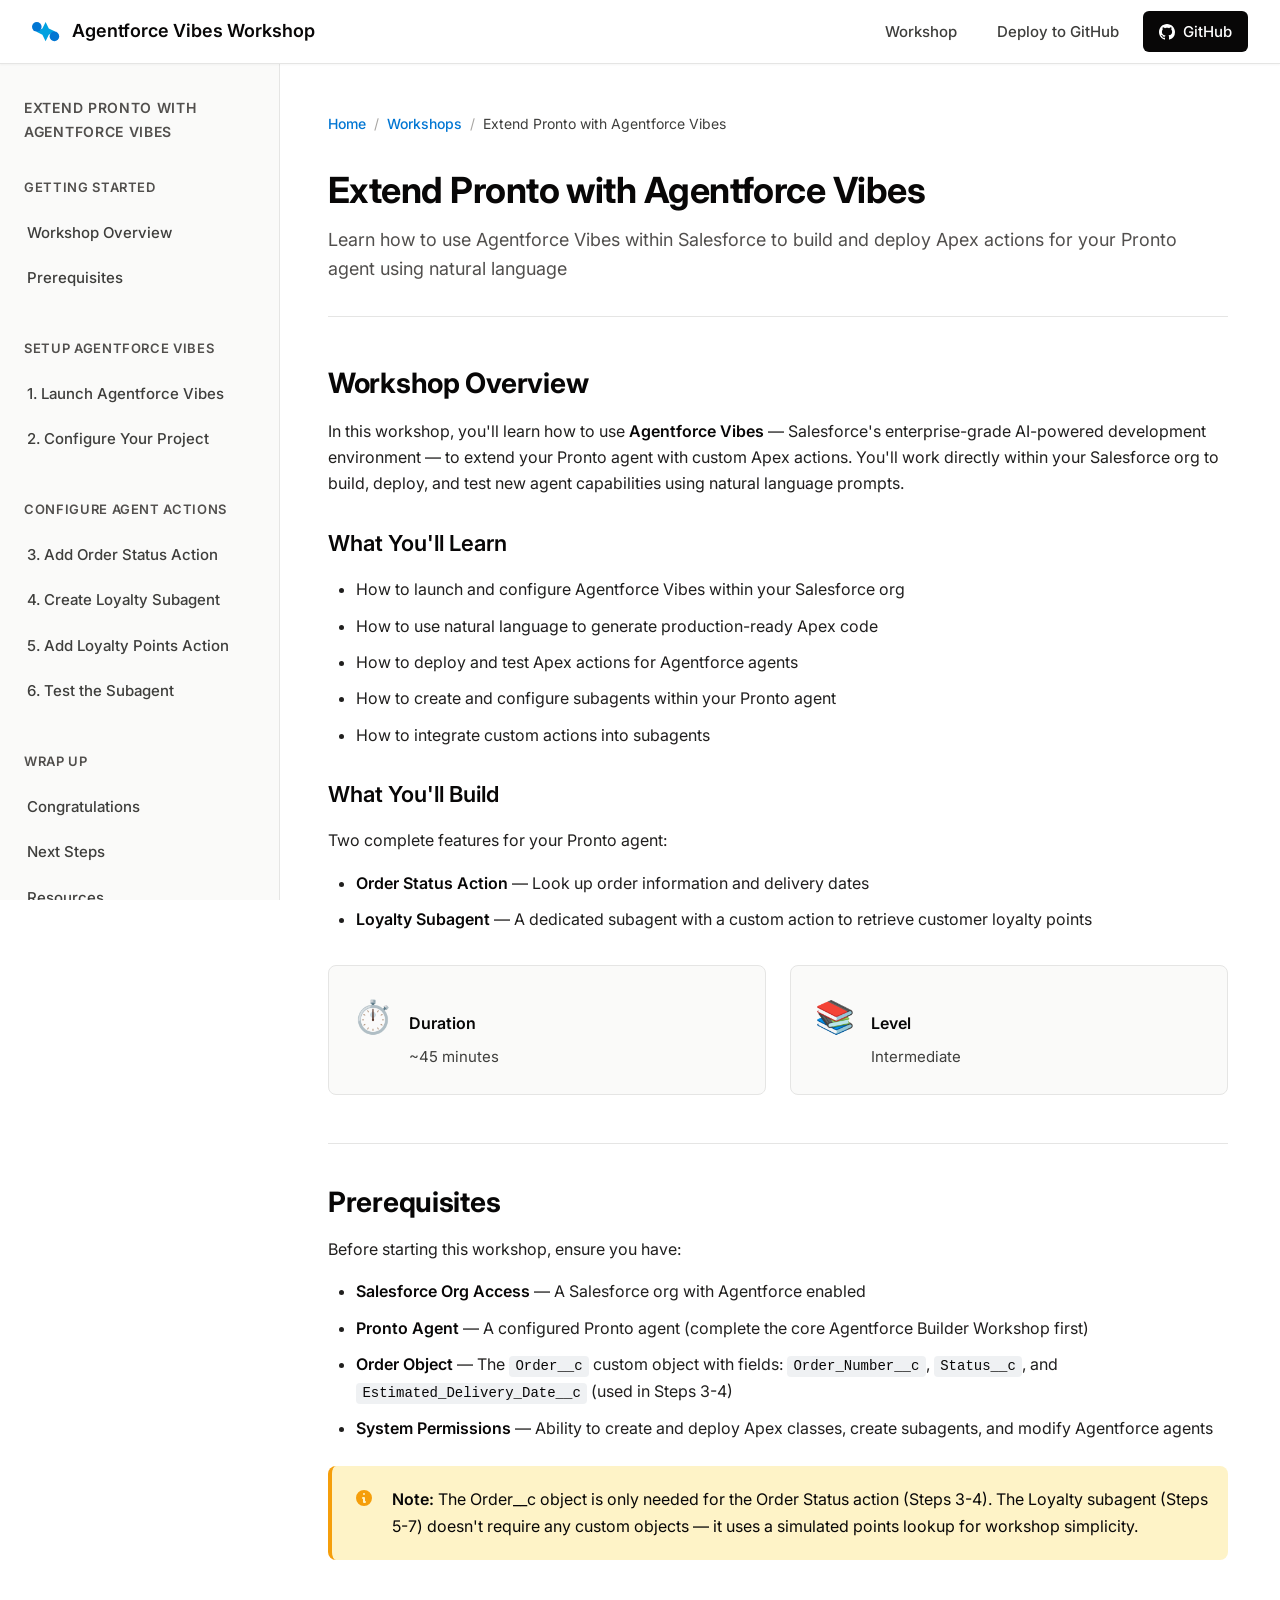
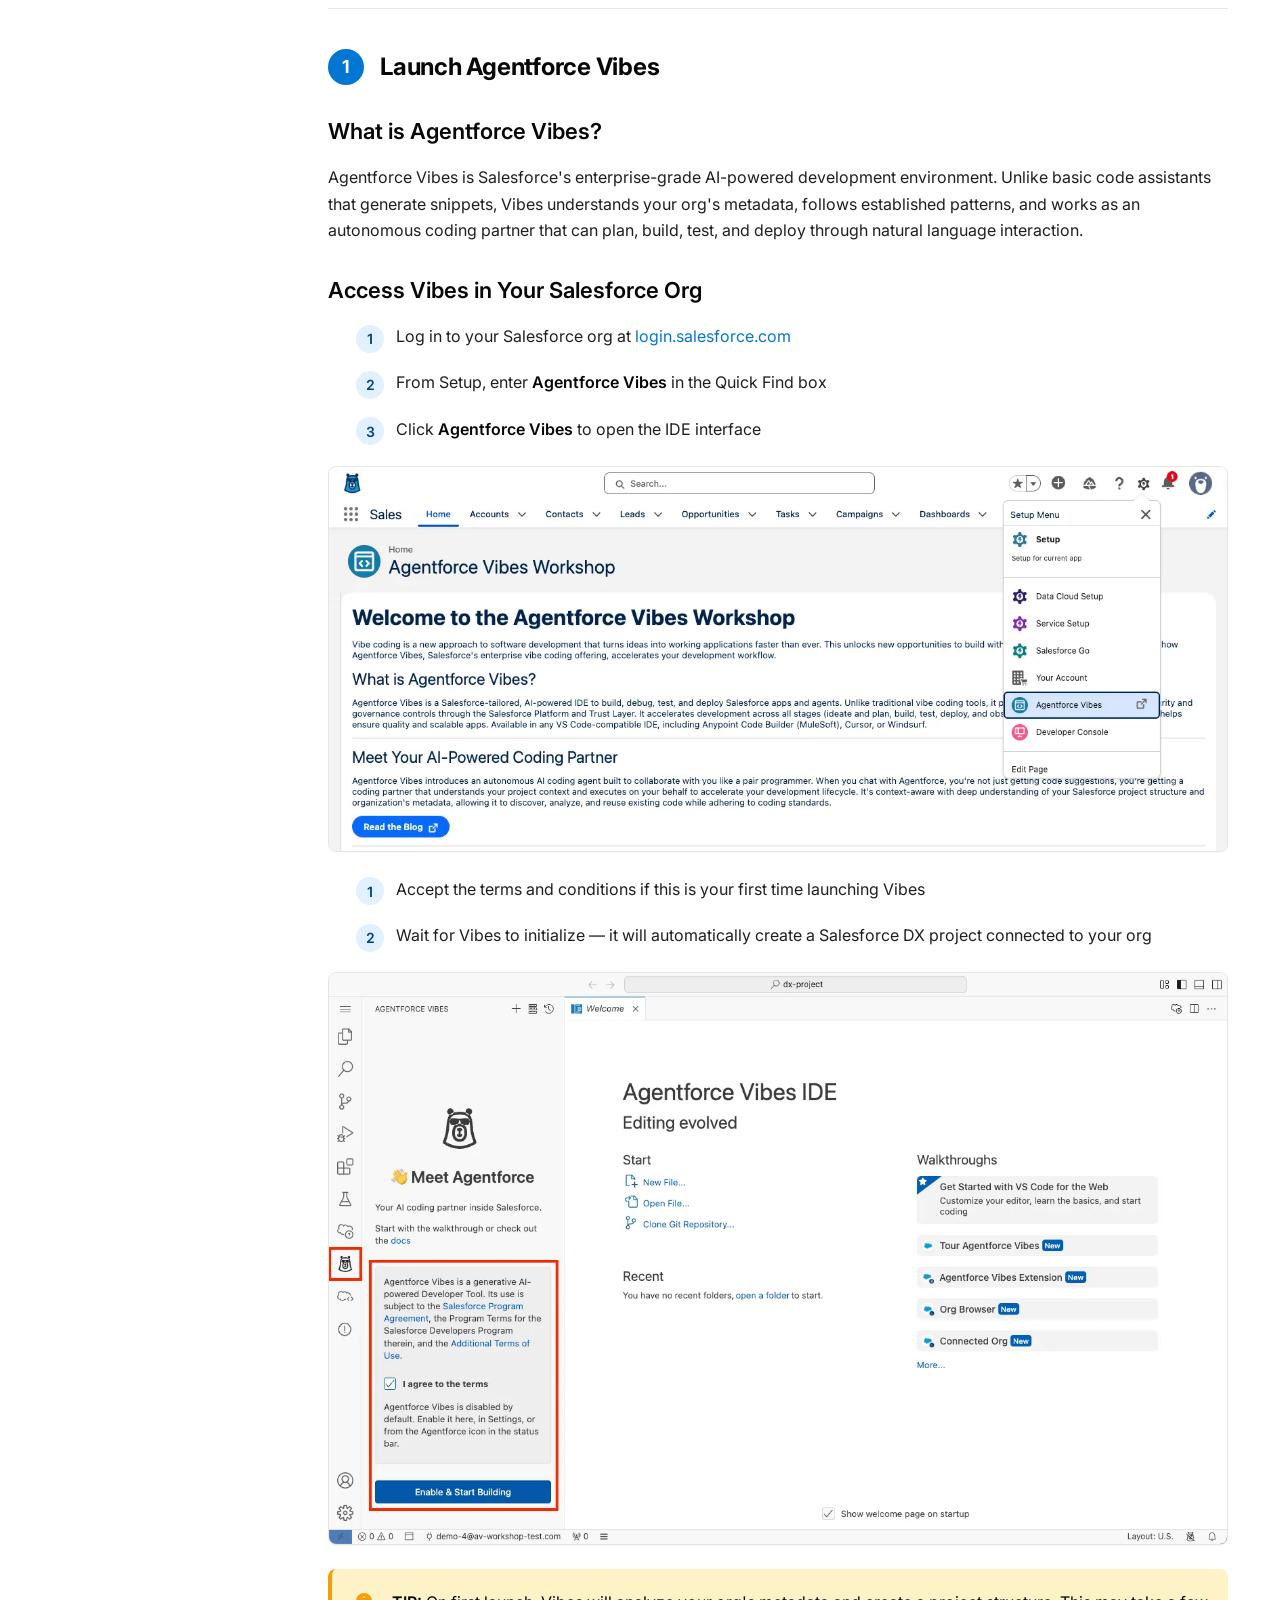
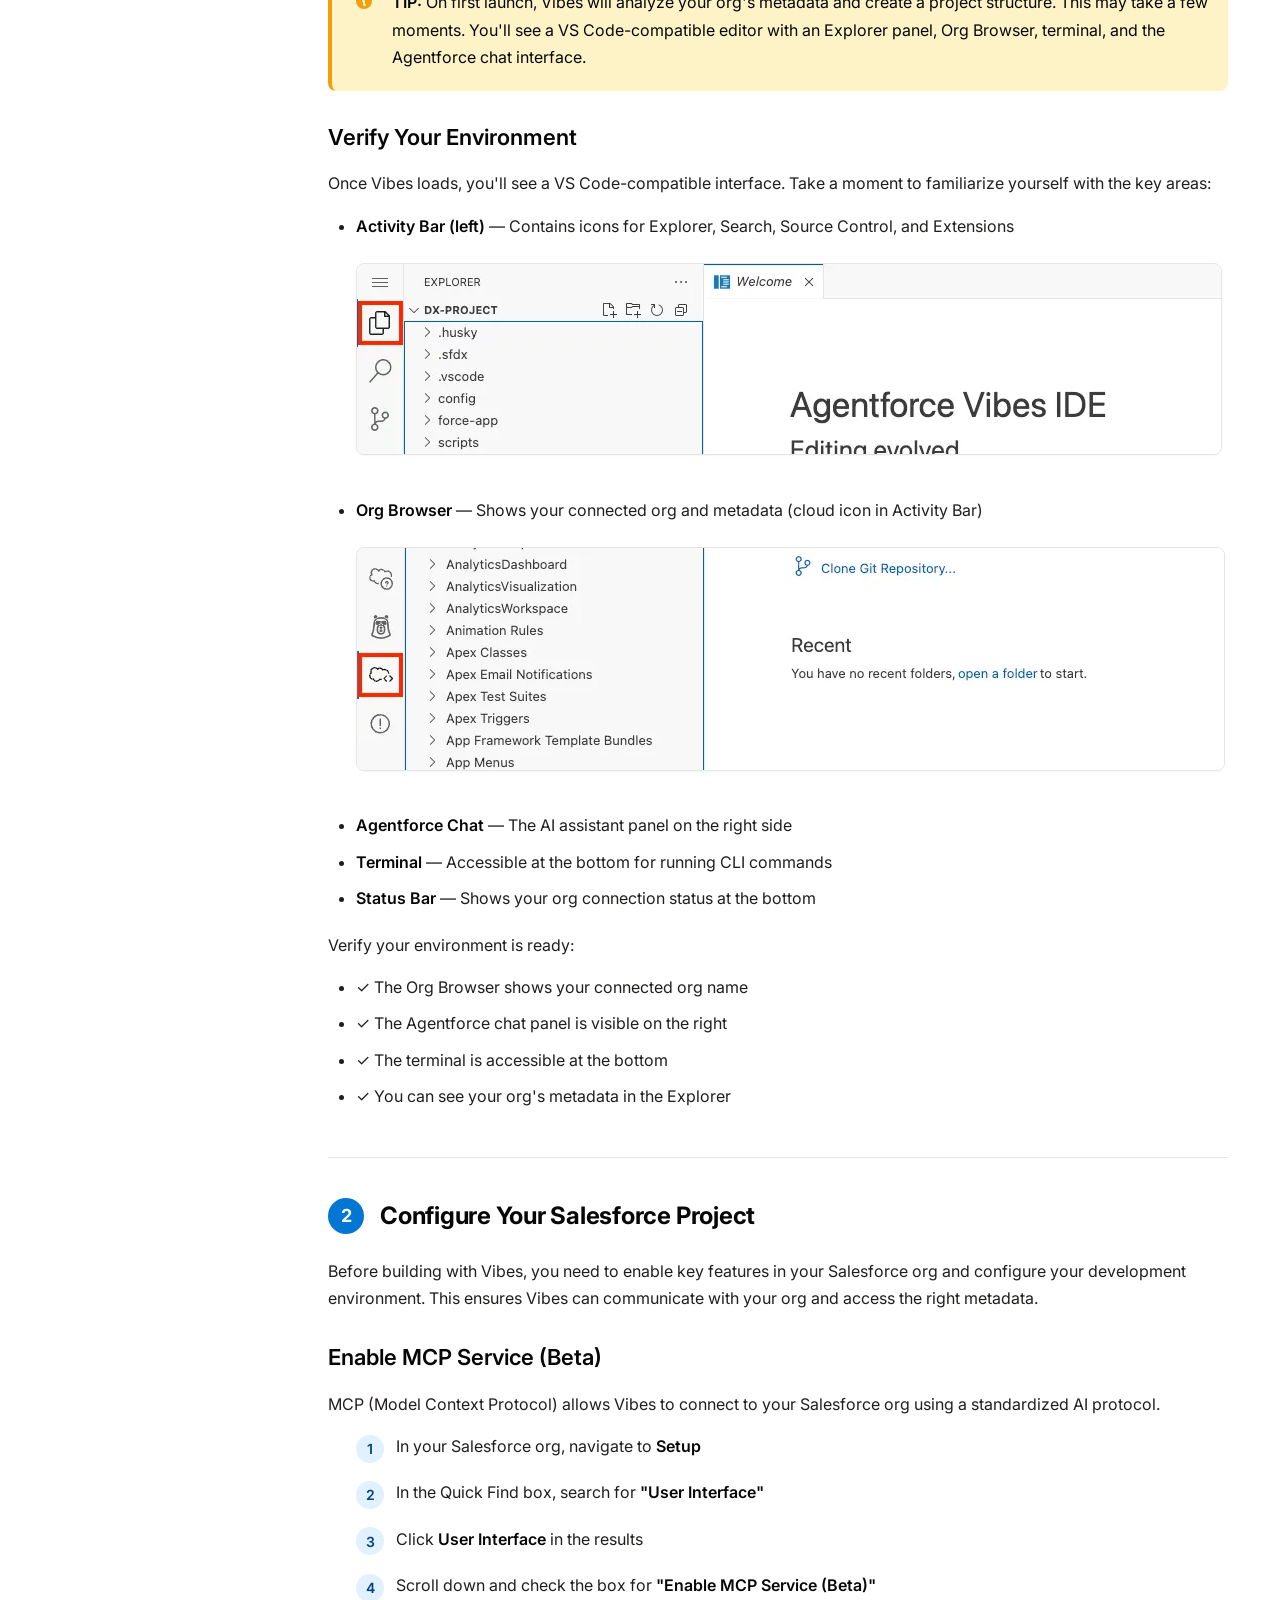
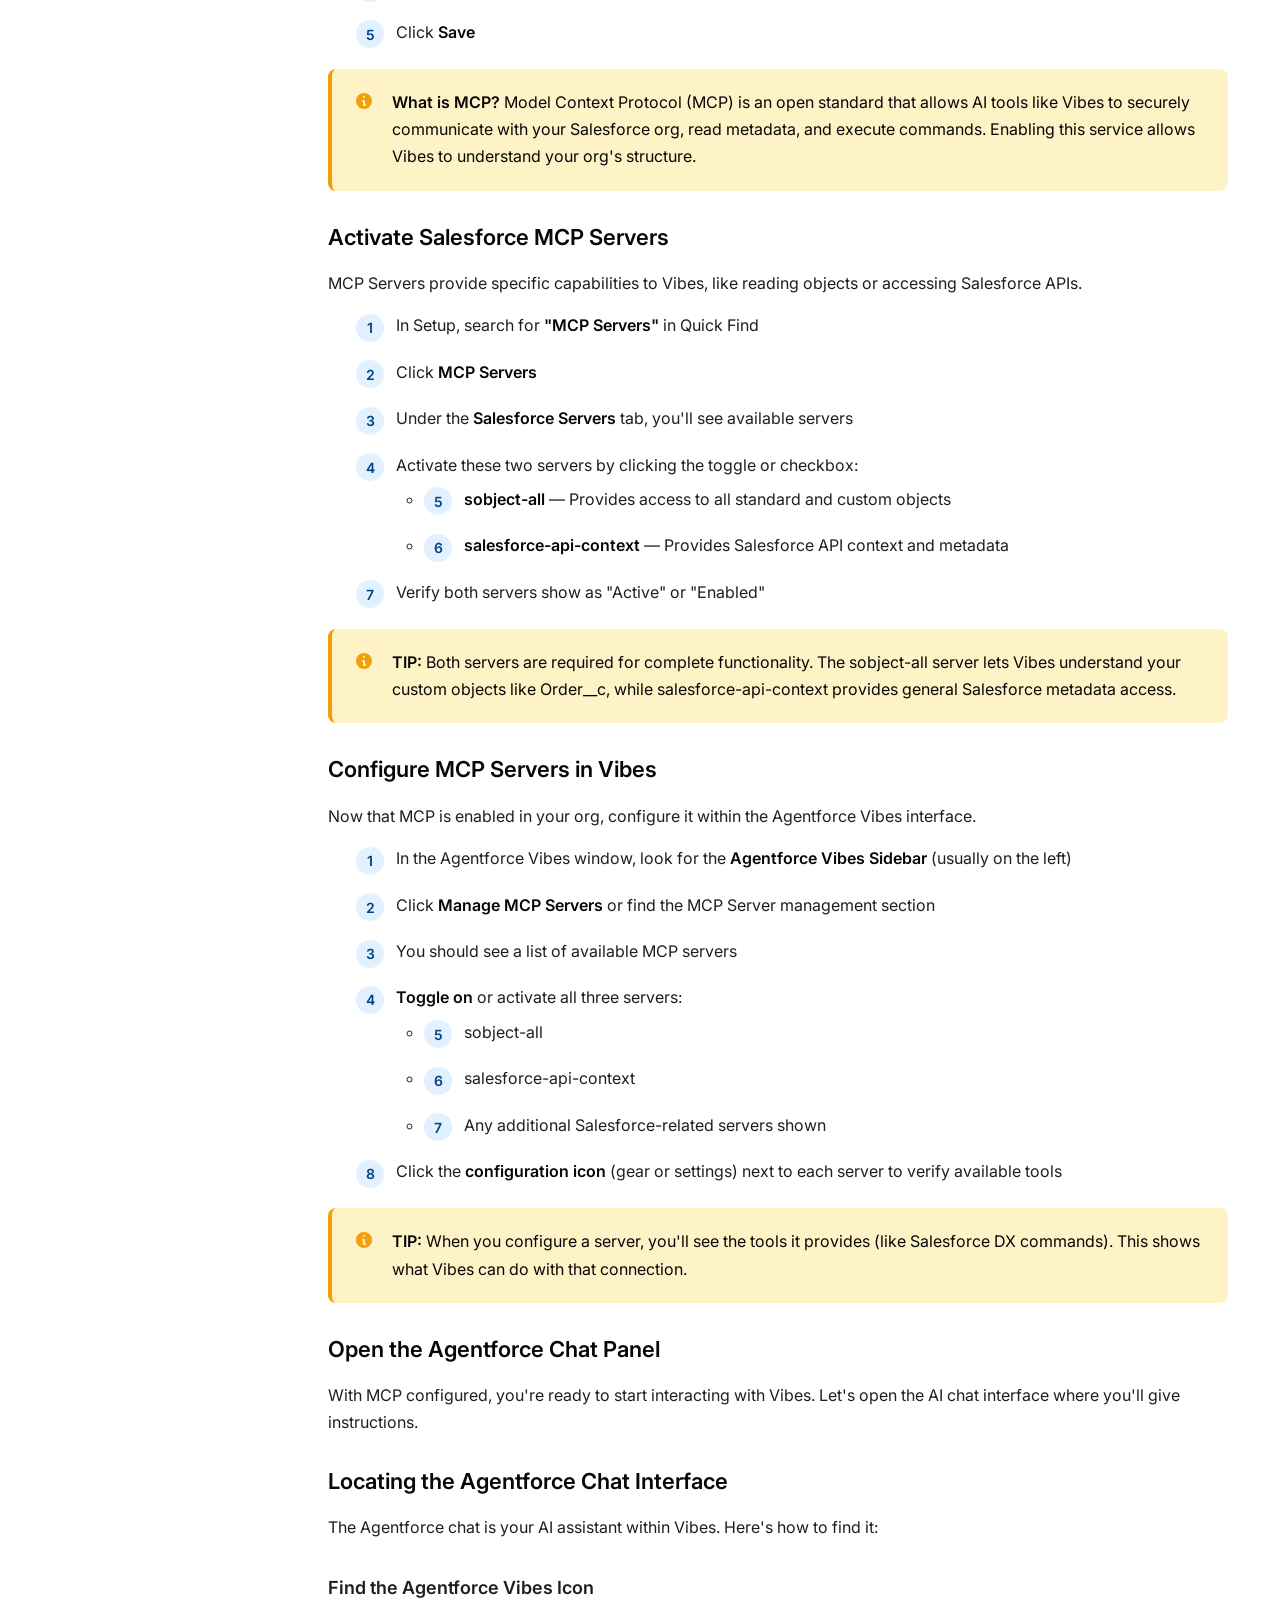
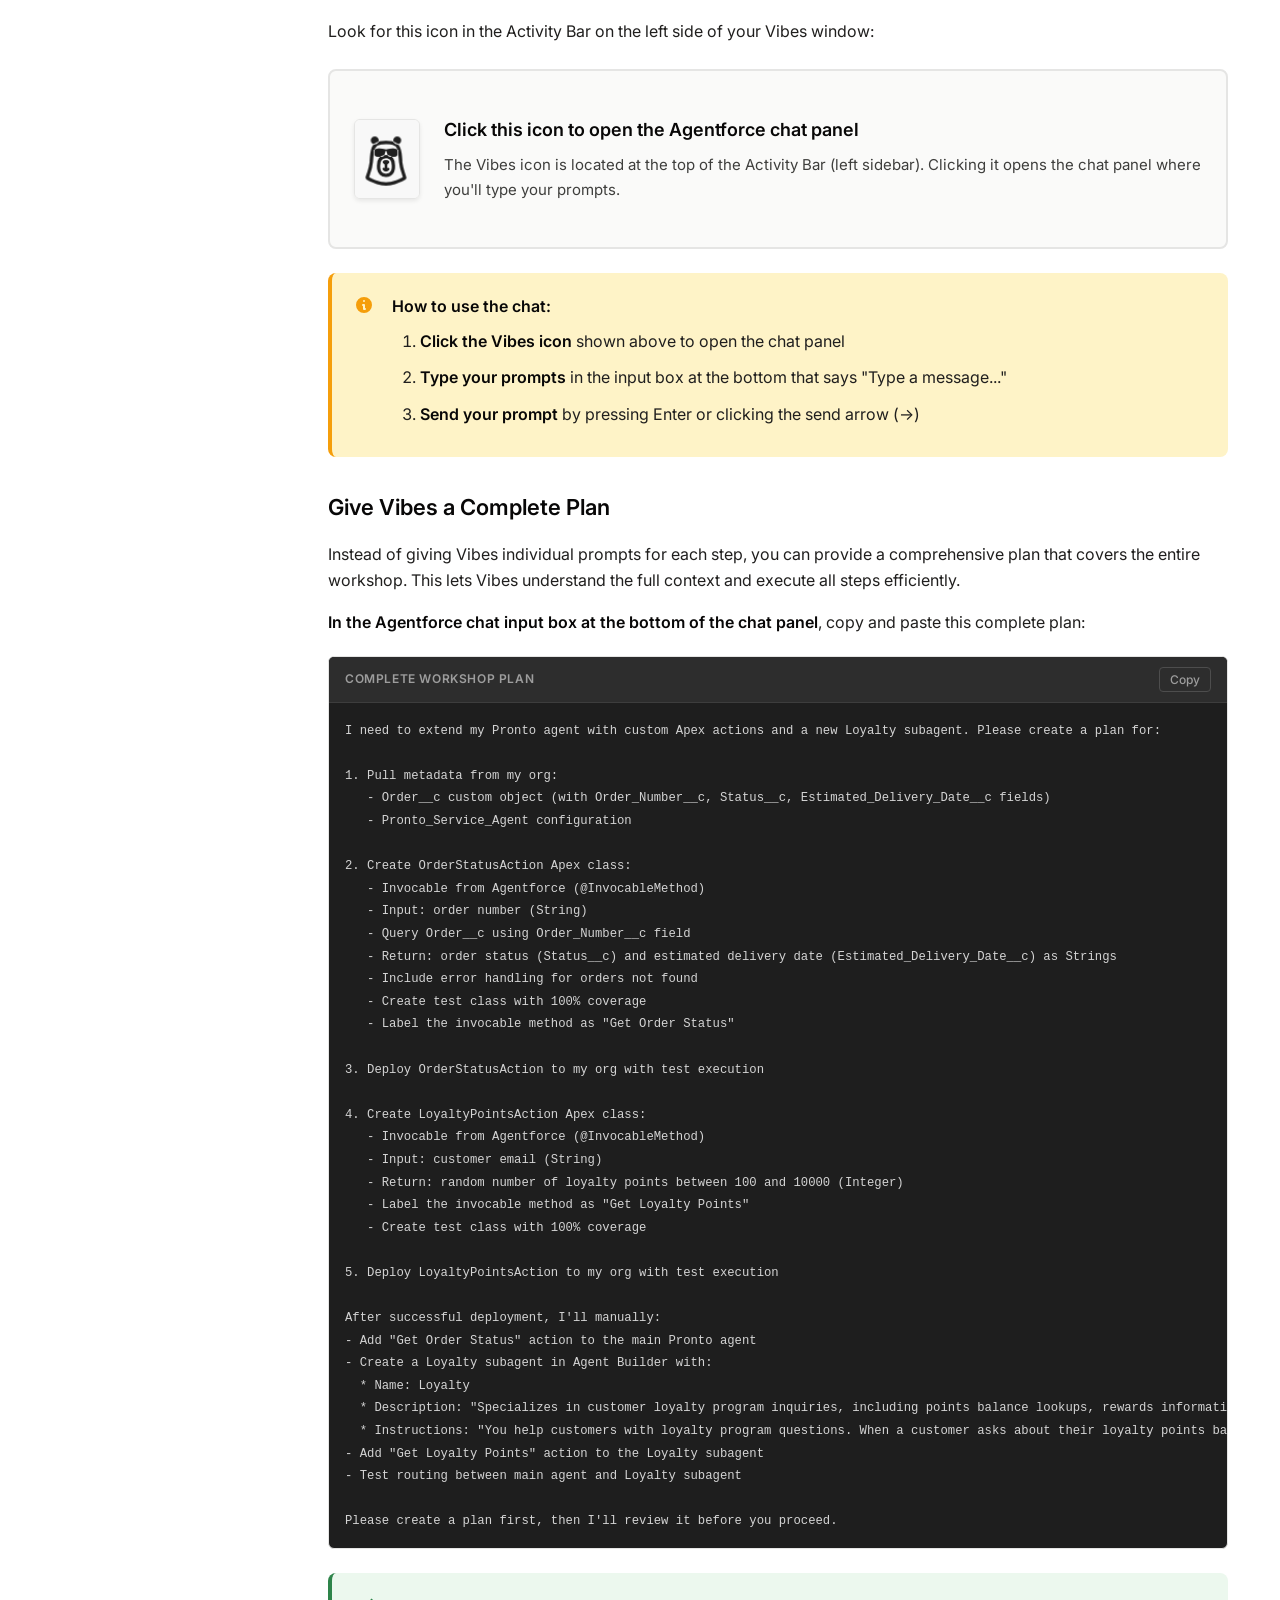
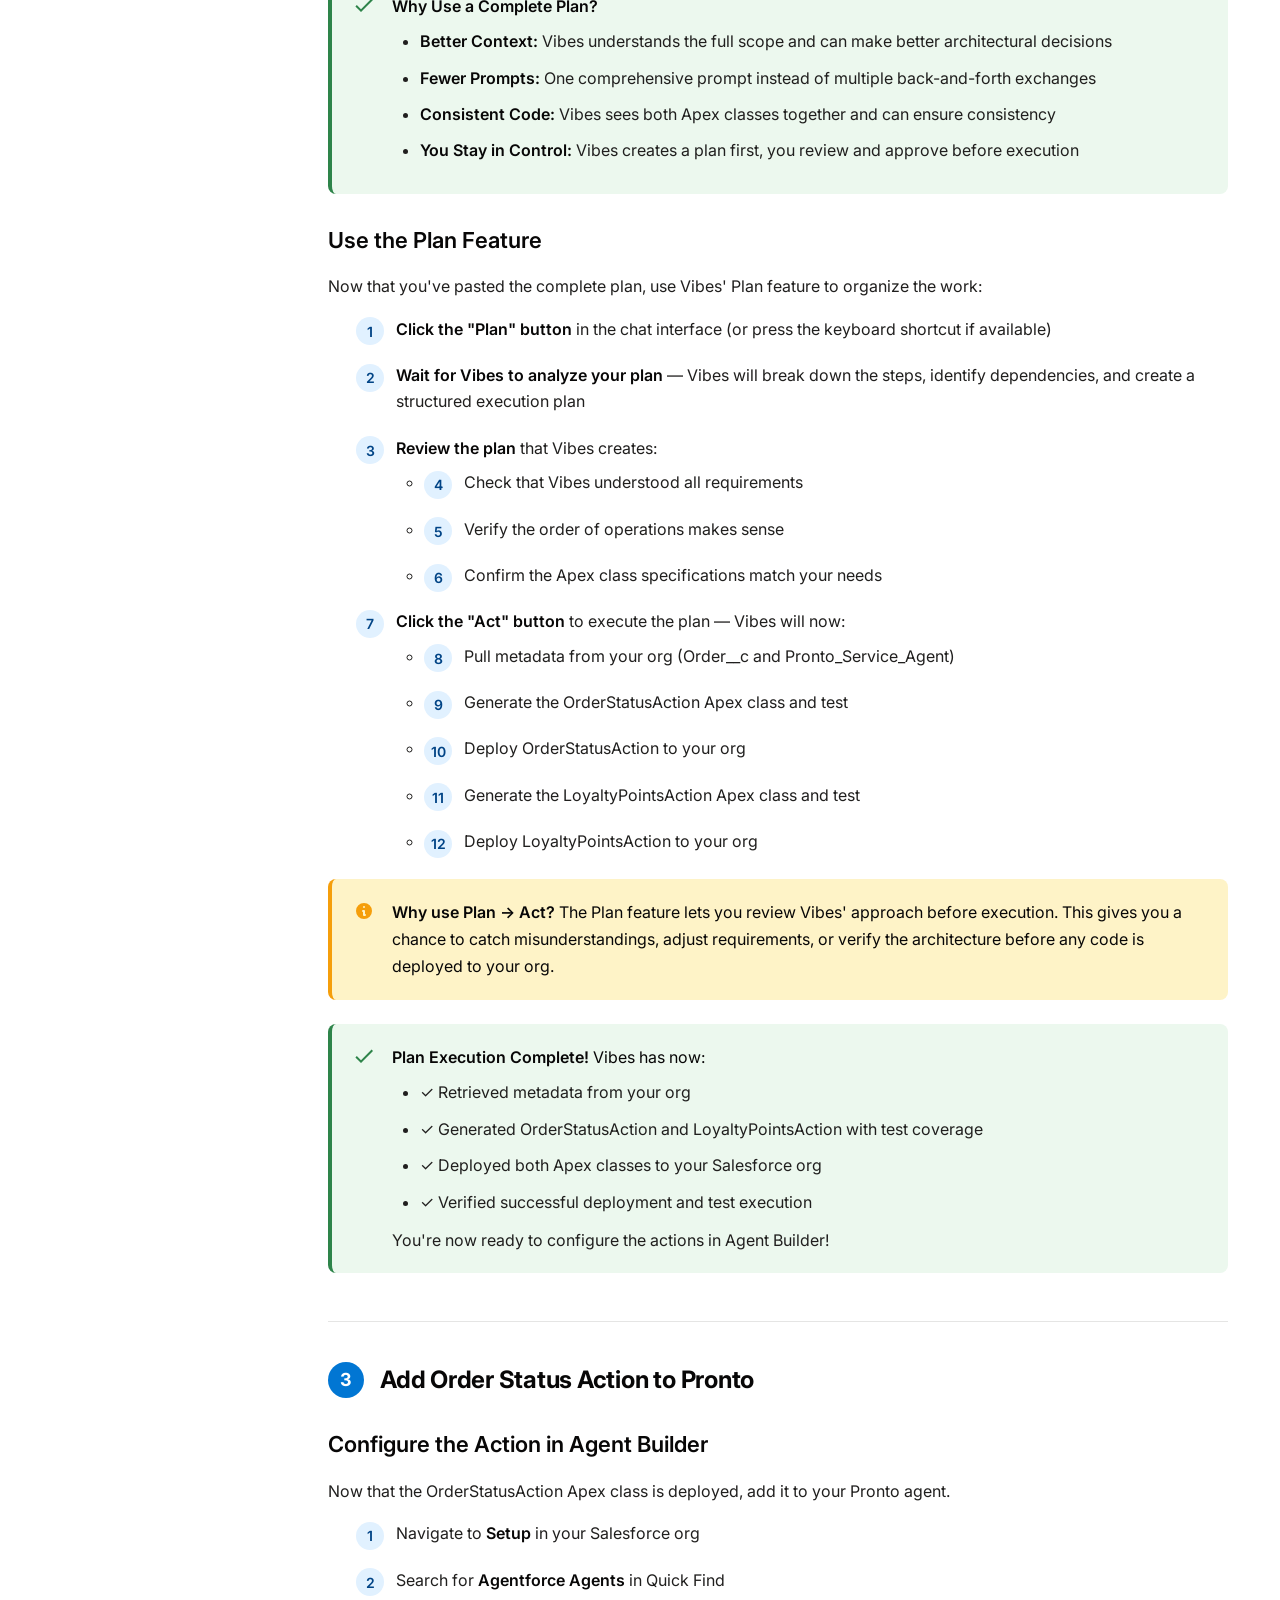
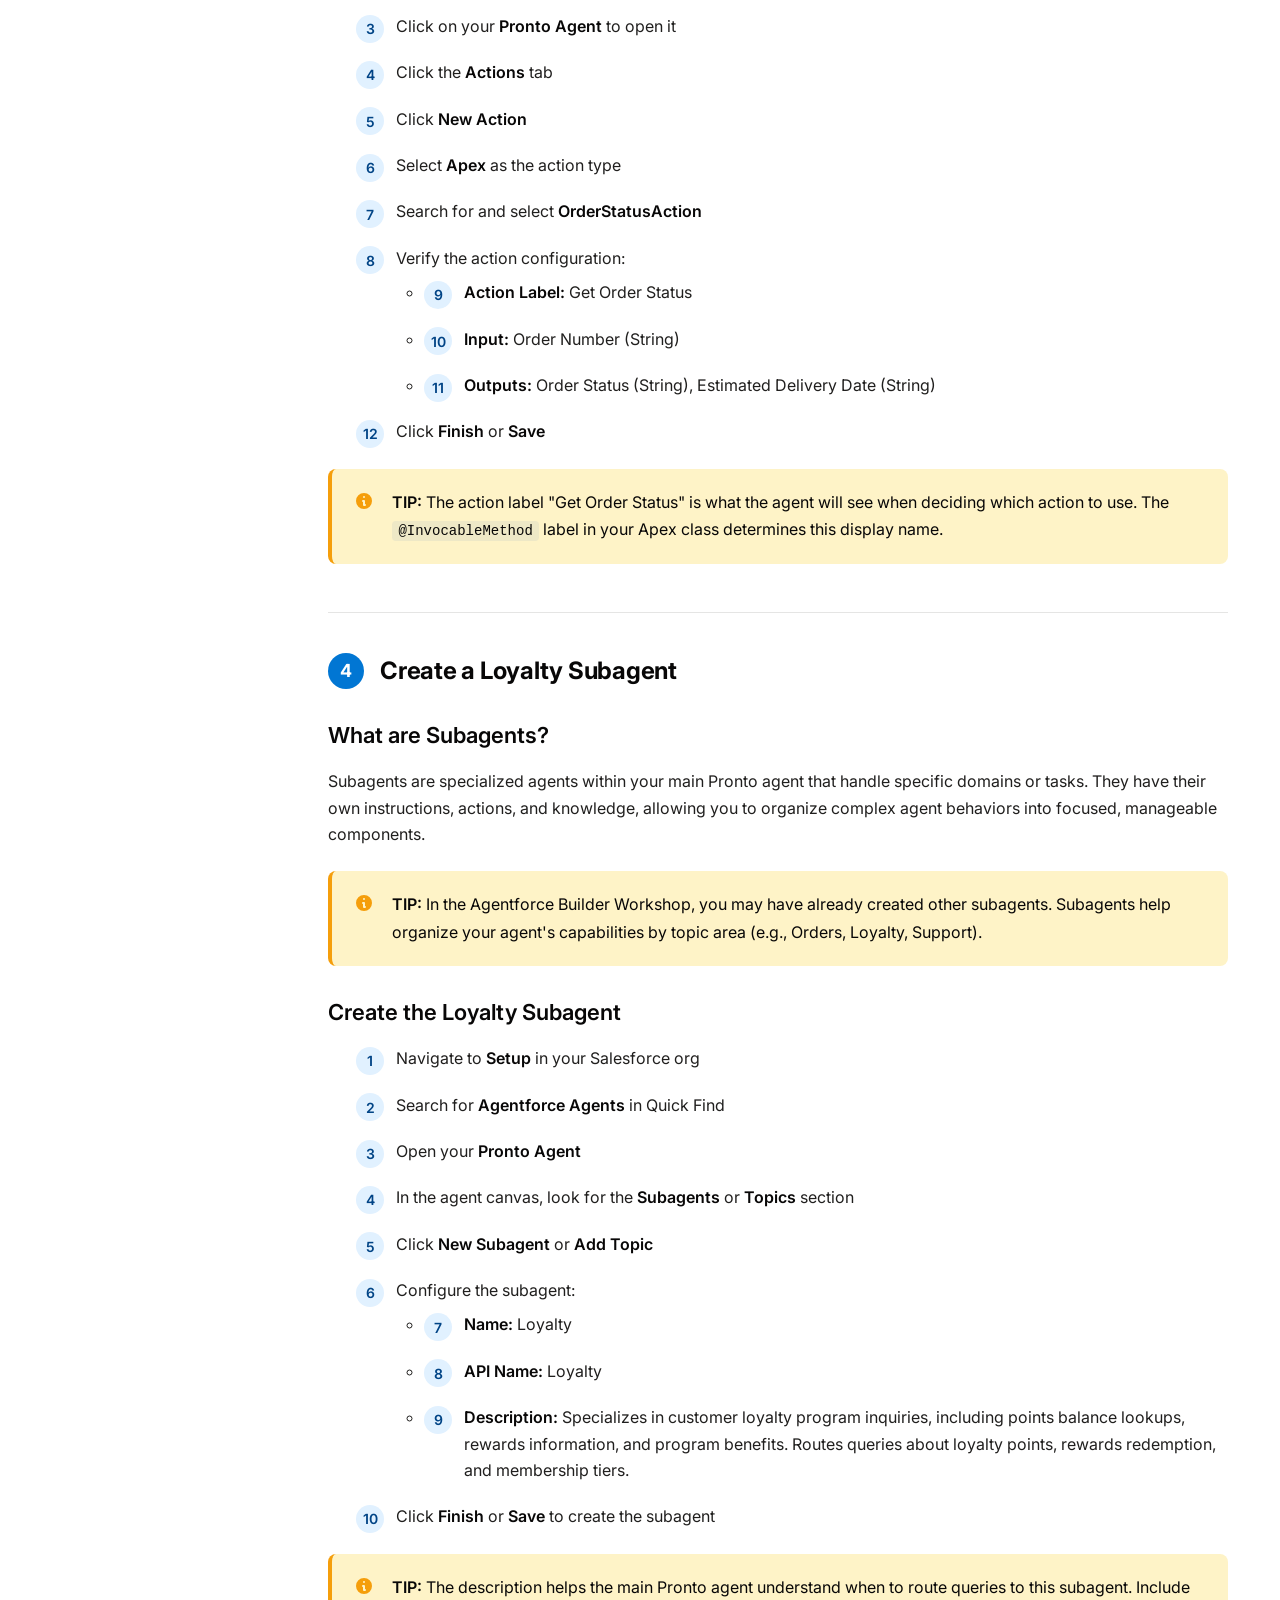
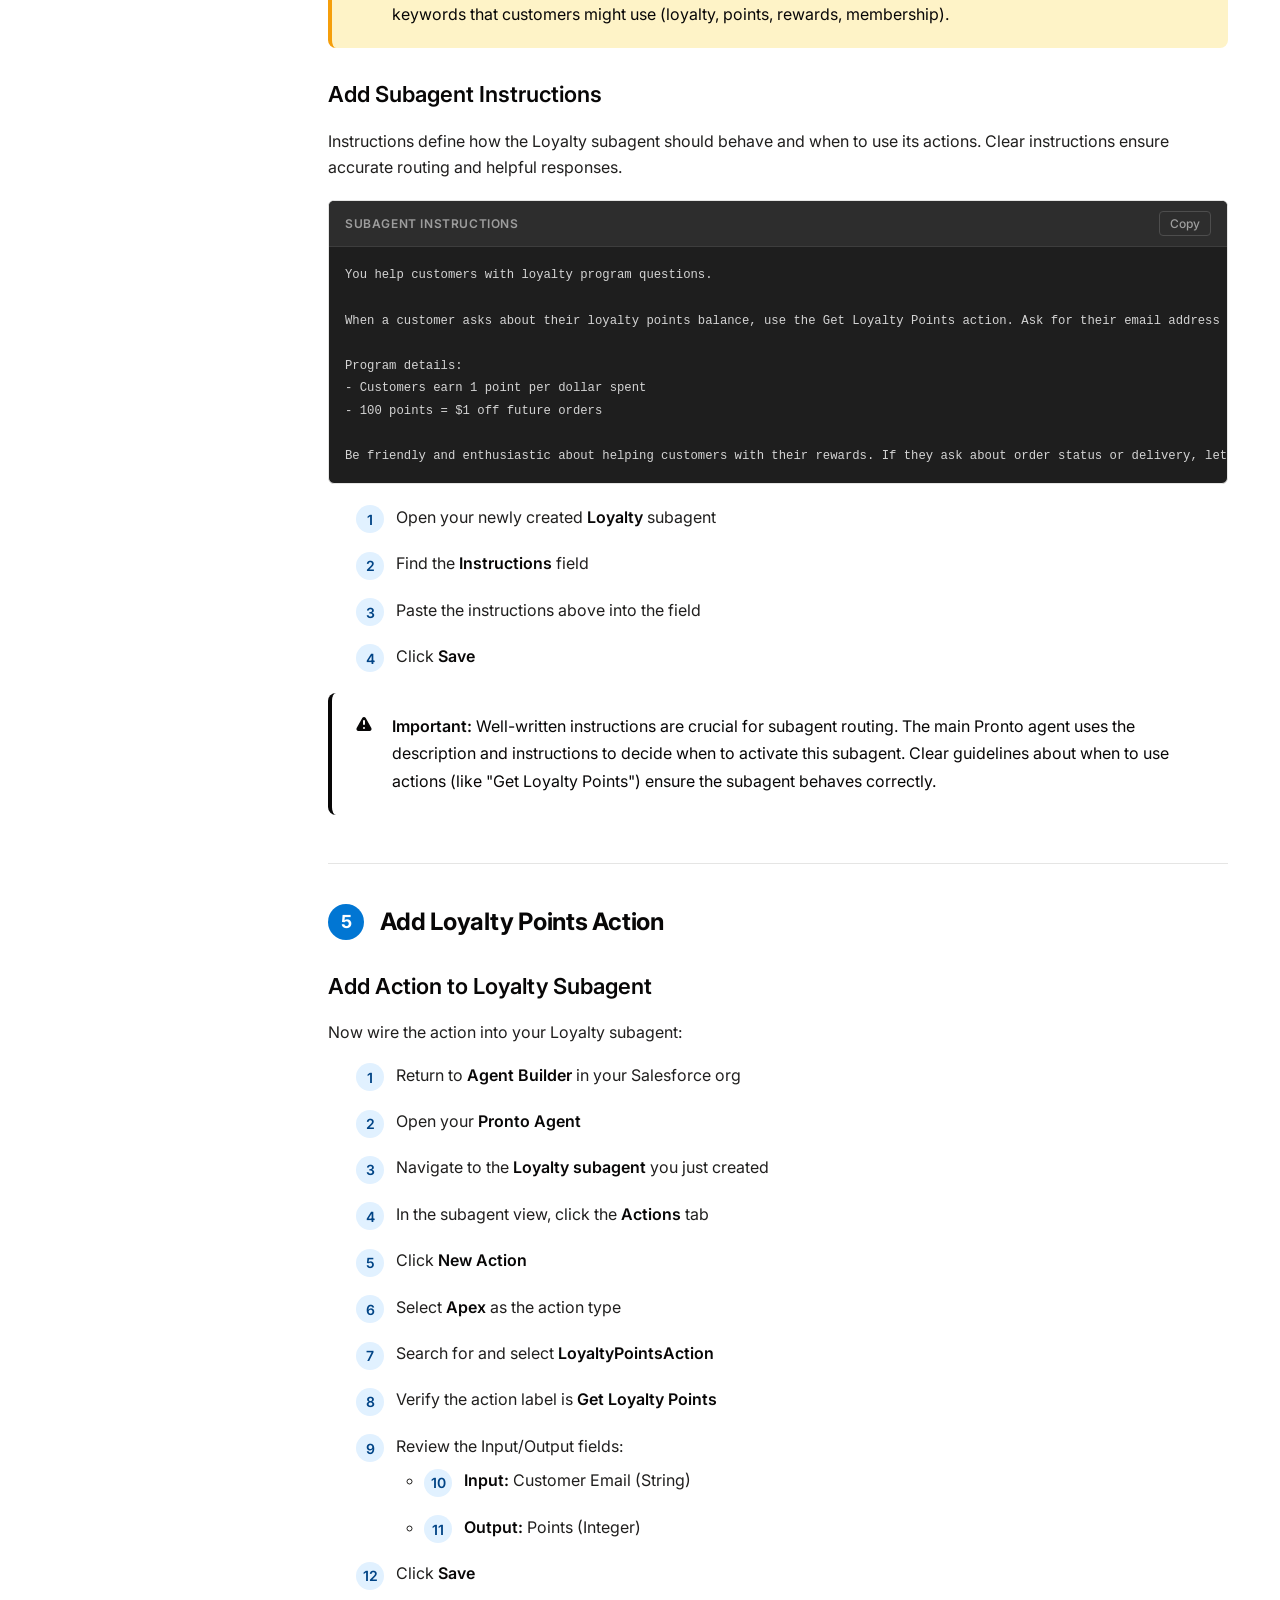
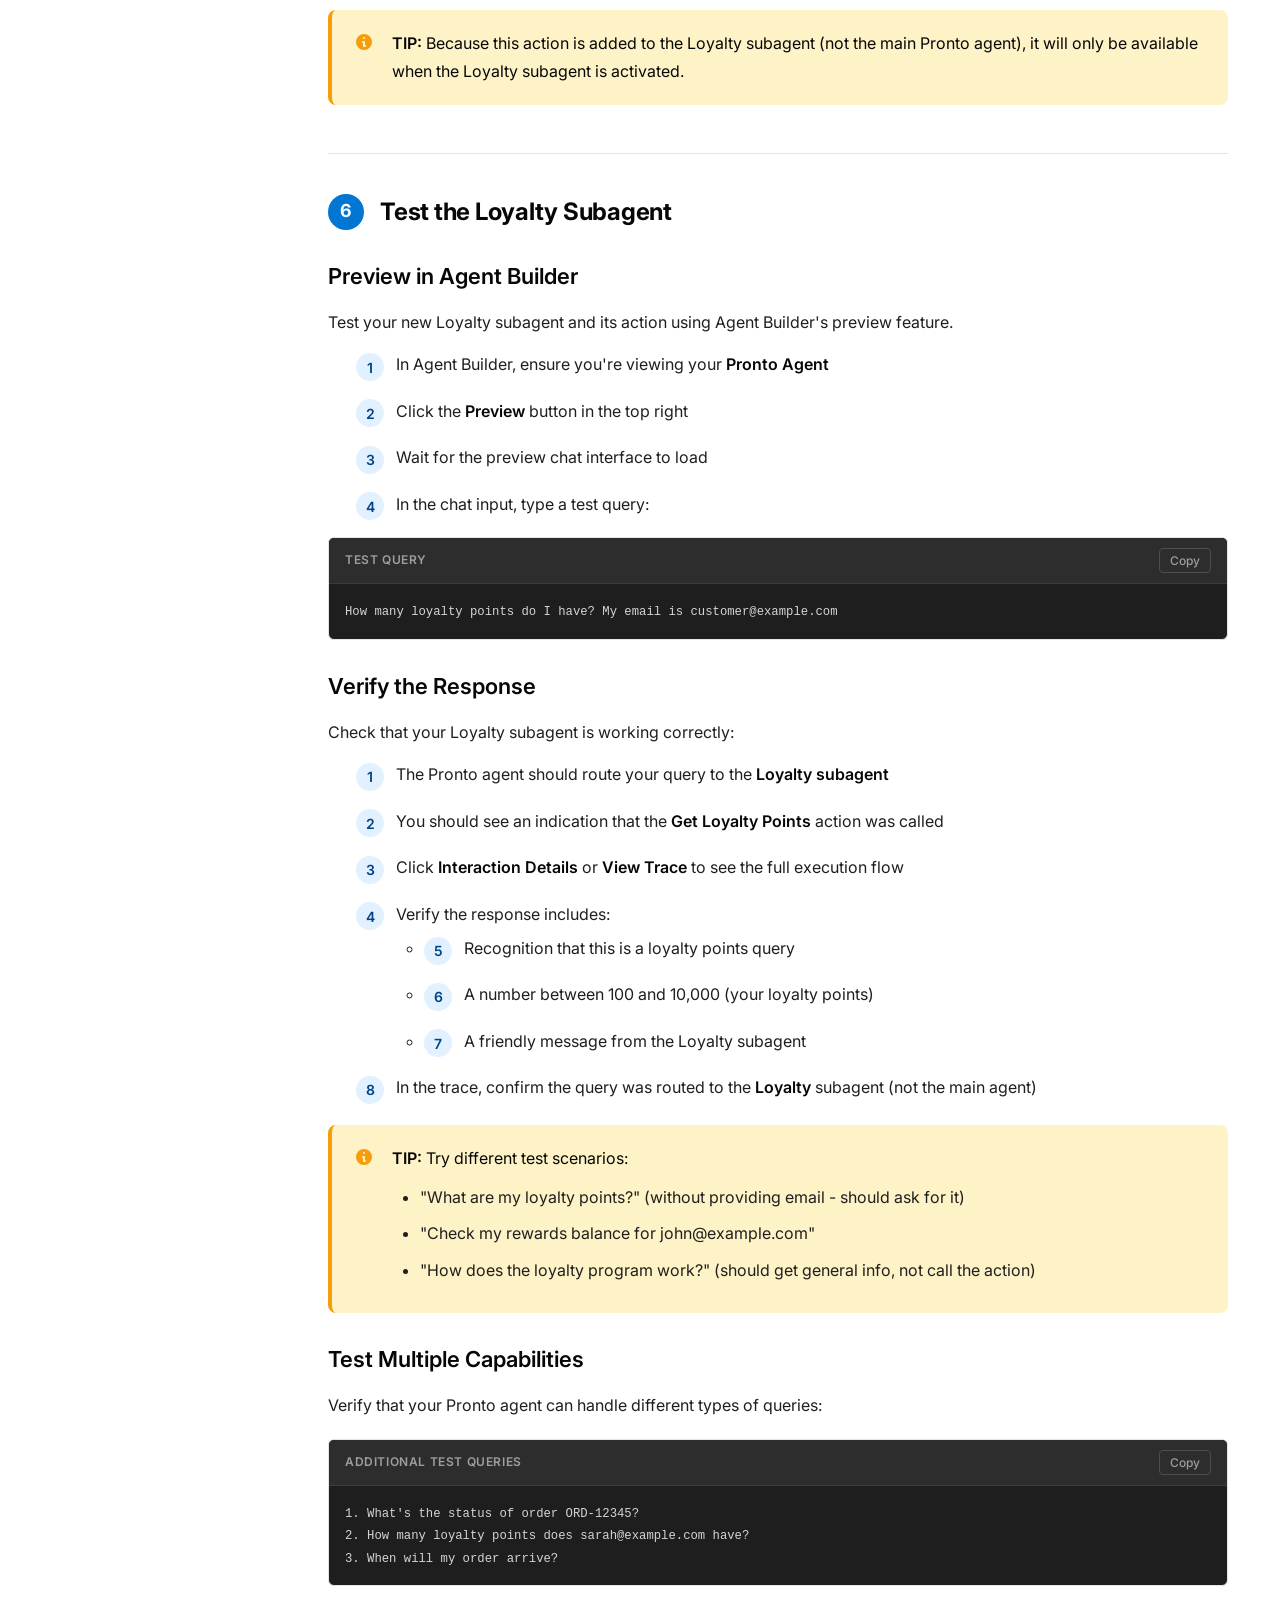
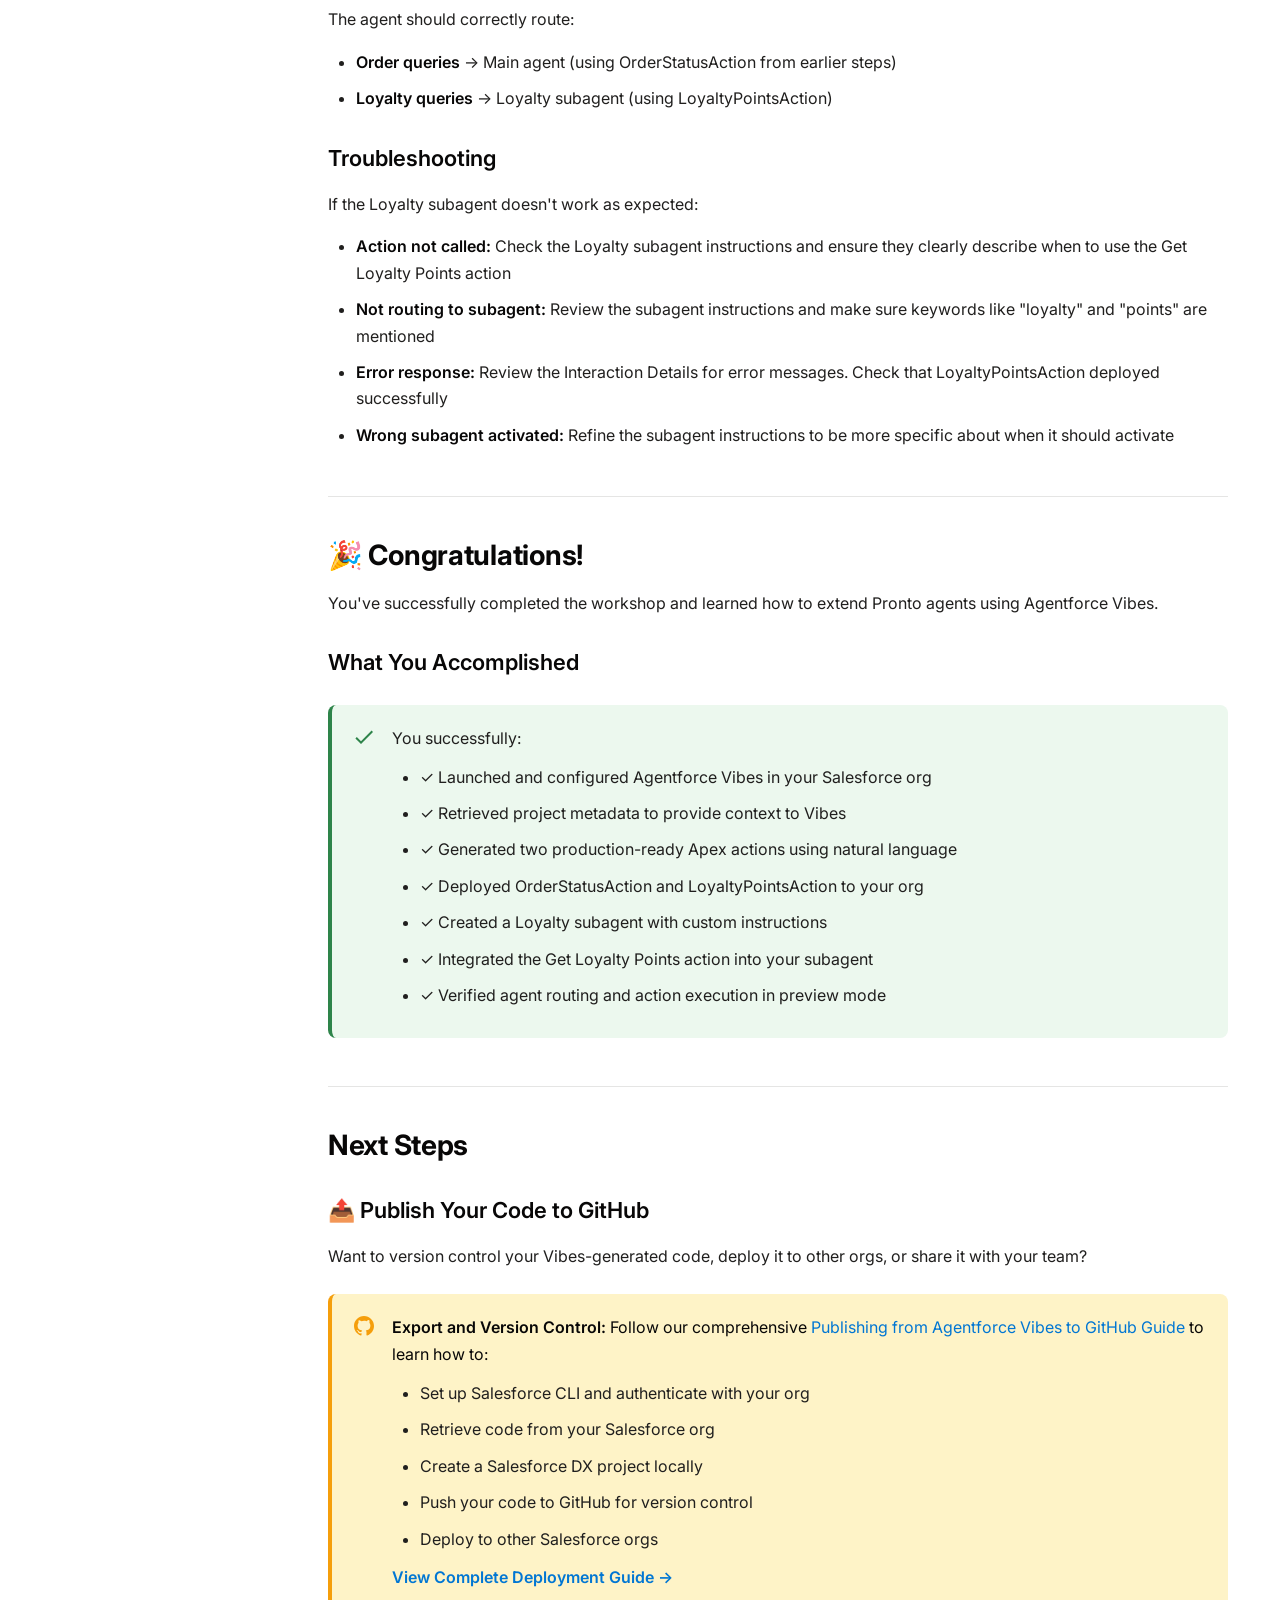
==== commit 0b3c56f1: "Expand plan with full subagent description and instructions" ====
--- a/index.html
+++ b/index.html
@@ -368,8 +368,10 @@
 
 After successful deployment, I'll manually:
 - Add "Get Order Status" action to the main Pronto agent
-- Create a Loyalty subagent in Agent Builder with these instructions:
-  "You help customers with loyalty program questions. When a customer asks about their points or rewards, use the Get Loyalty Points action with their email address. Our loyalty program: 1 point per dollar spent, 100 points = $1 off. Be friendly about rewards. For order status or delivery questions, refer them to our main support."
+- Create a Loyalty subagent in Agent Builder with:
+  * Name: Loyalty
+  * Description: "Specializes in customer loyalty program inquiries, including points balance lookups, rewards information, and program benefits. Routes queries about loyalty points, rewards redemption, and membership tiers."
+  * Instructions: "You help customers with loyalty program questions. When a customer asks about their loyalty points balance, use the Get Loyalty Points action. Ask for their email address if they haven't provided it. Program details: Customers earn 1 point per dollar spent, 100 points = $1 off future orders. Be friendly and enthusiastic about helping customers with their rewards. If they ask about order status or delivery, let them know that's handled by a different part of the system."
 - Add "Get Loyalty Points" action to the Loyalty subagent
 - Test routing between main agent and Loyalty subagent
 
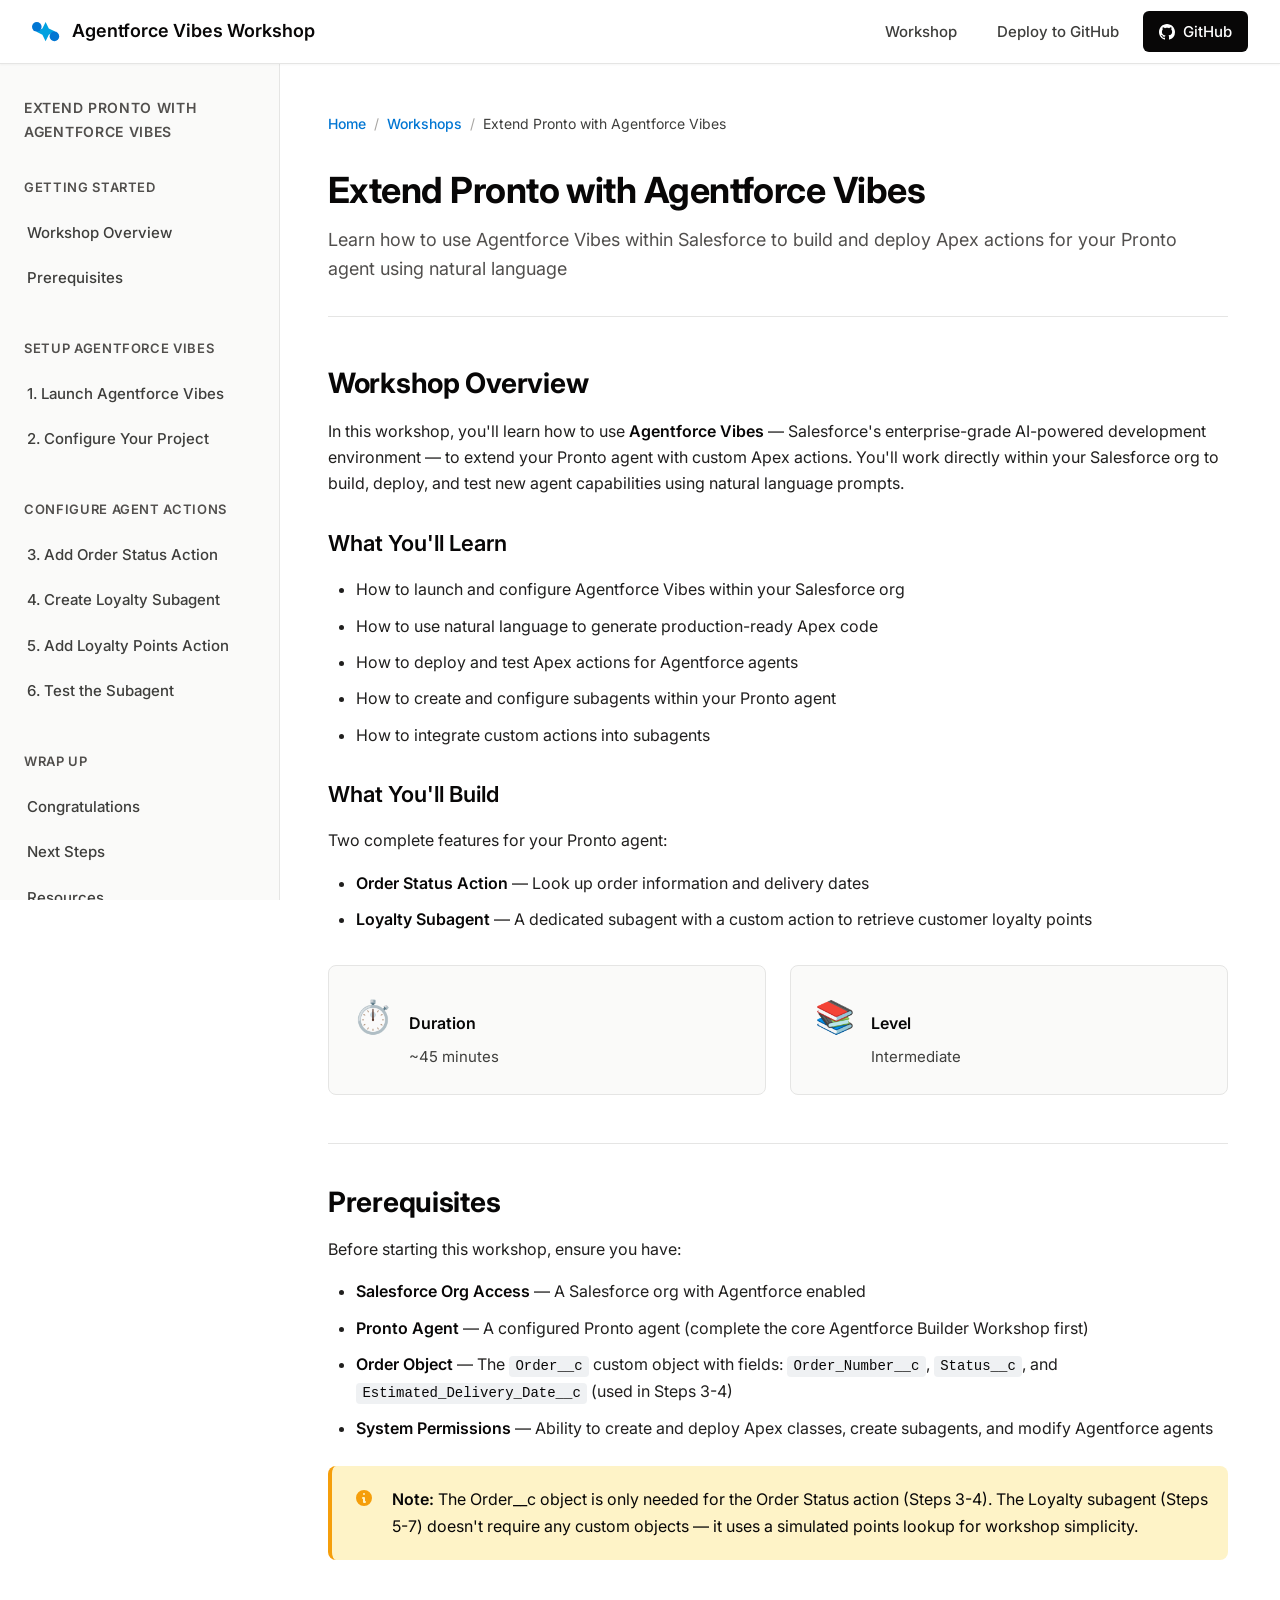
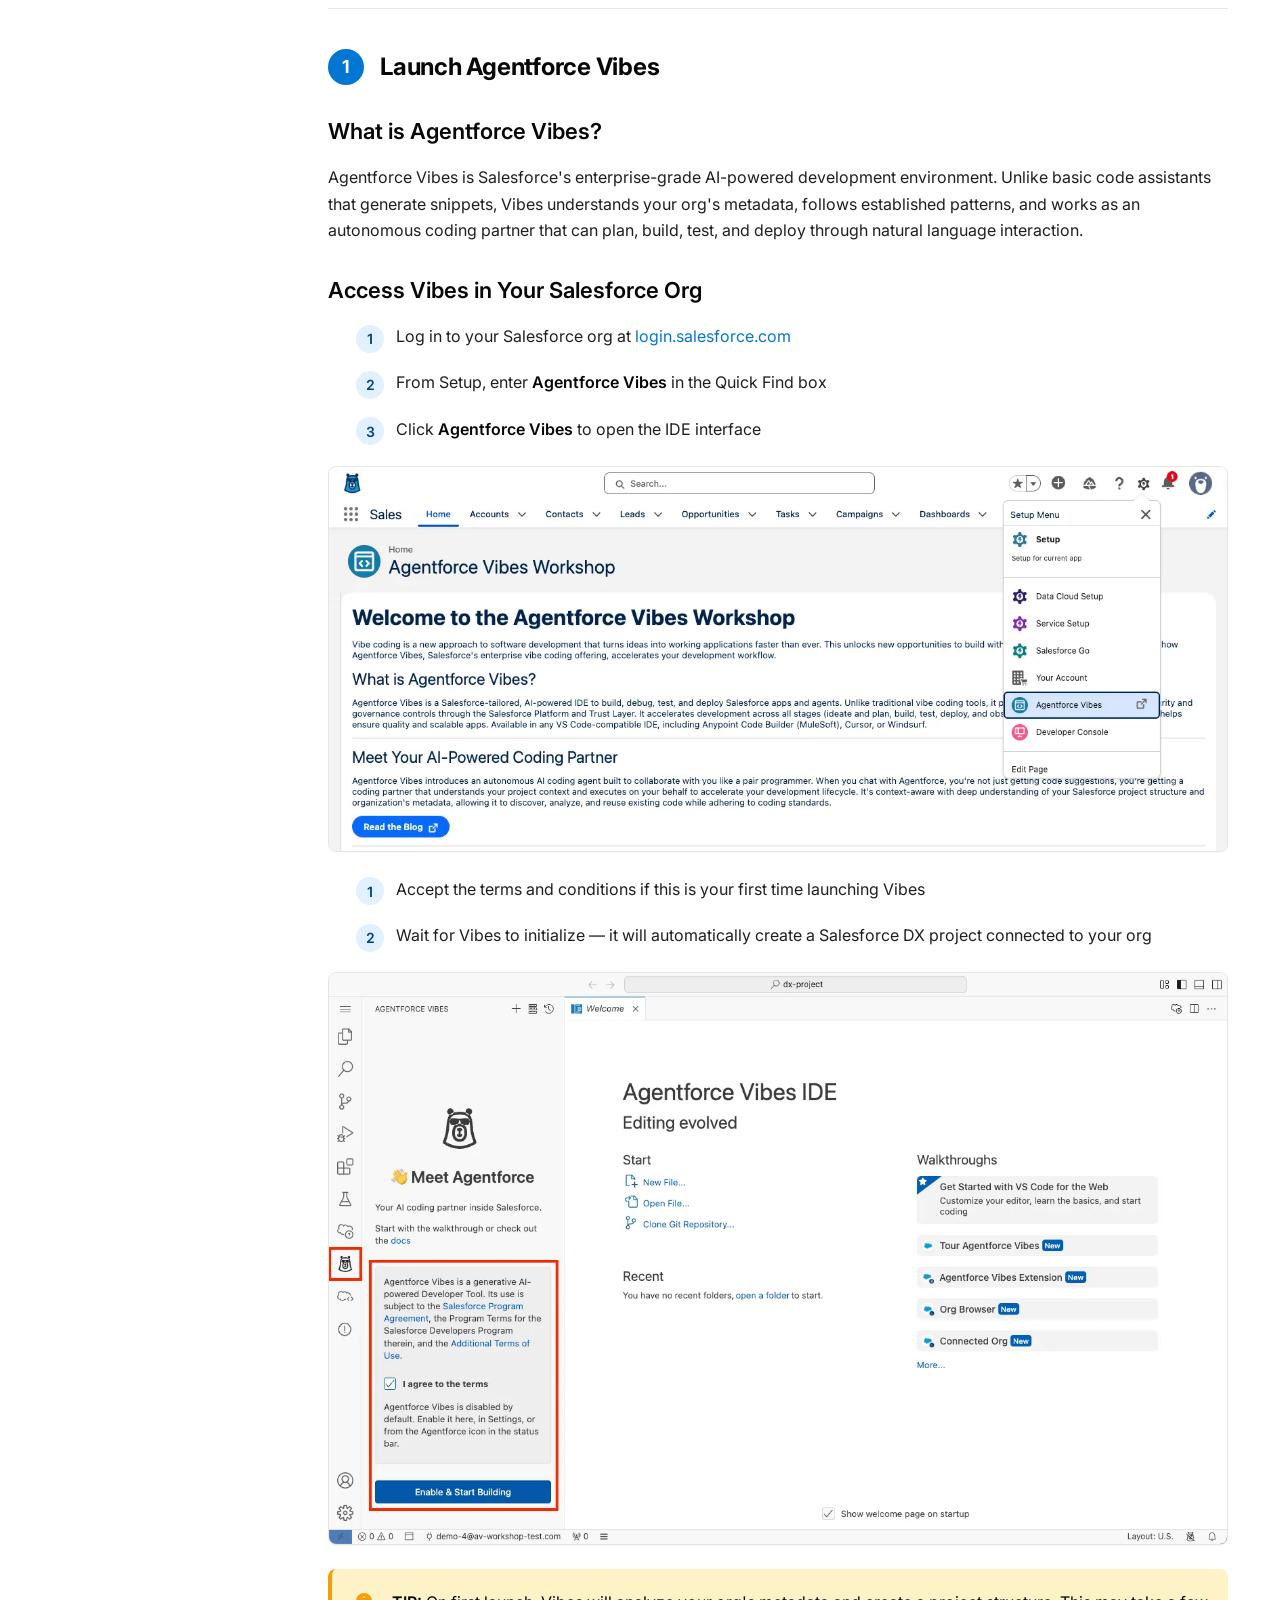
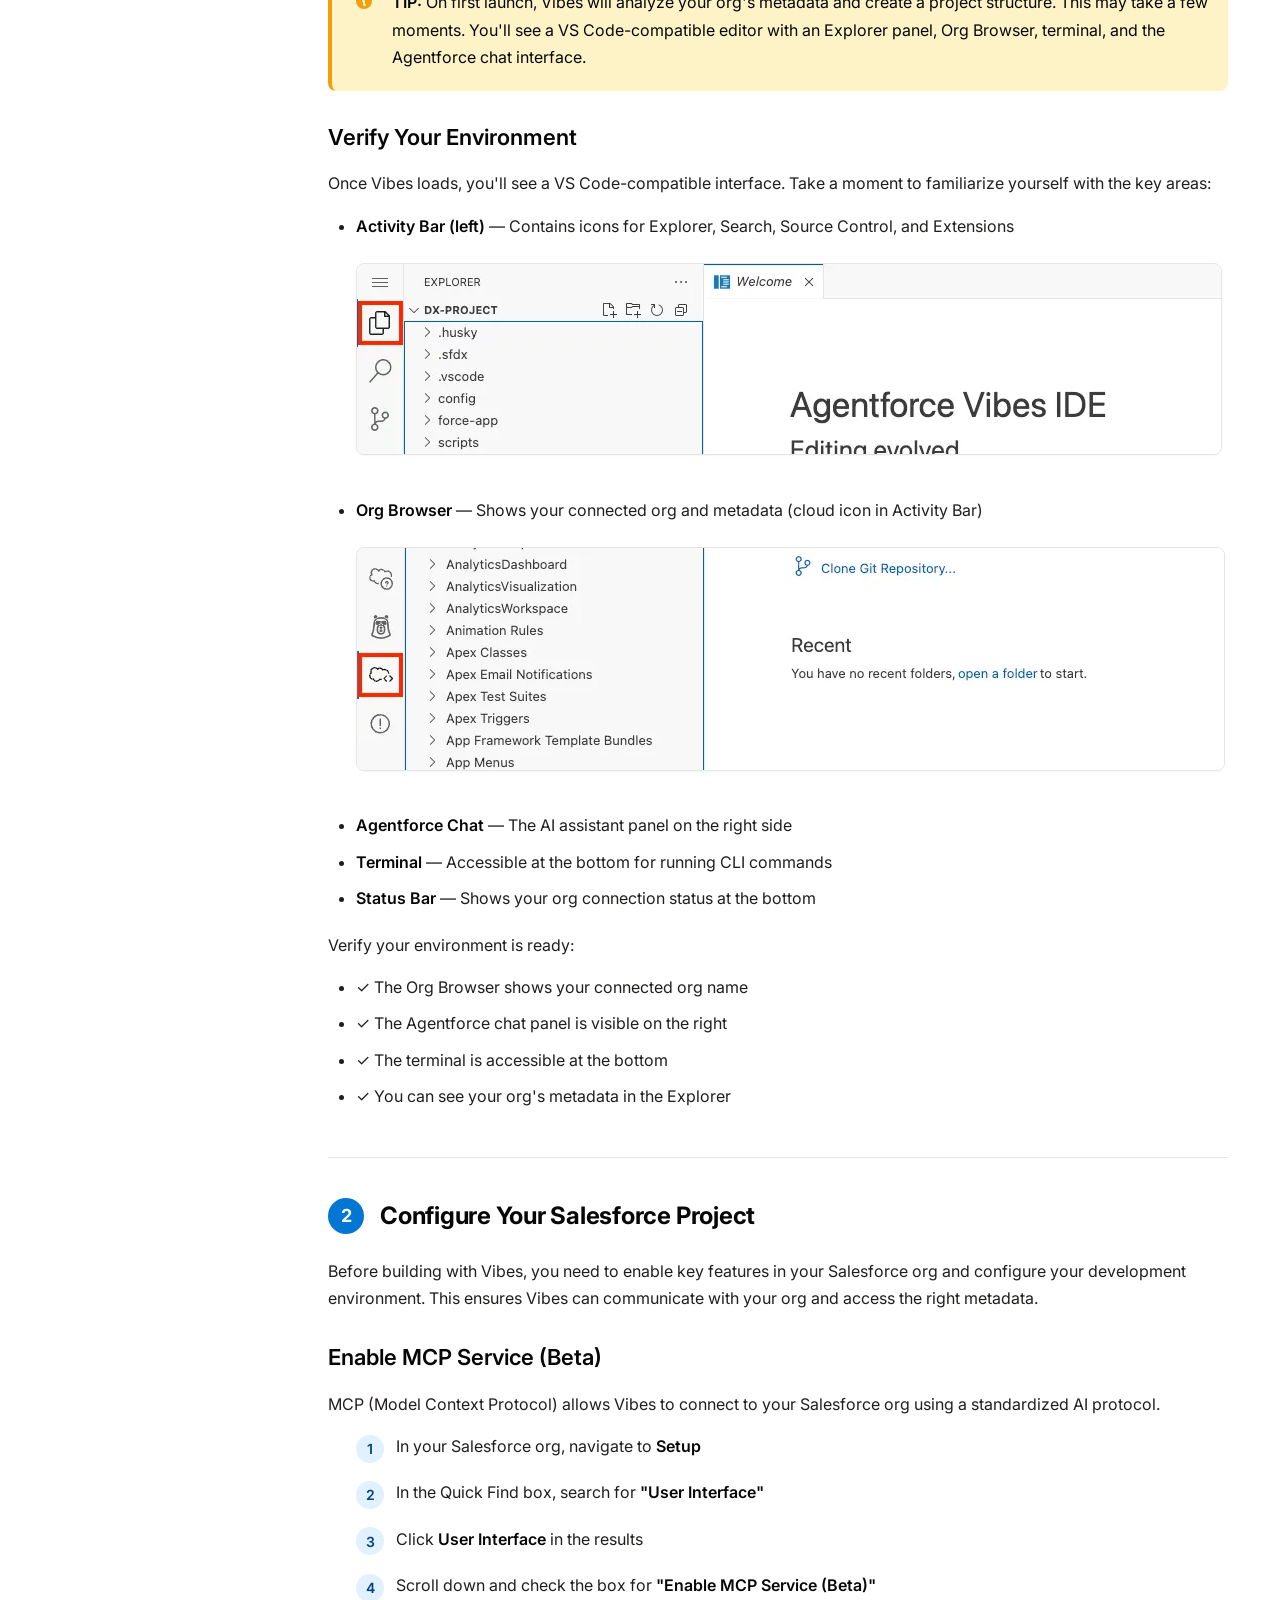
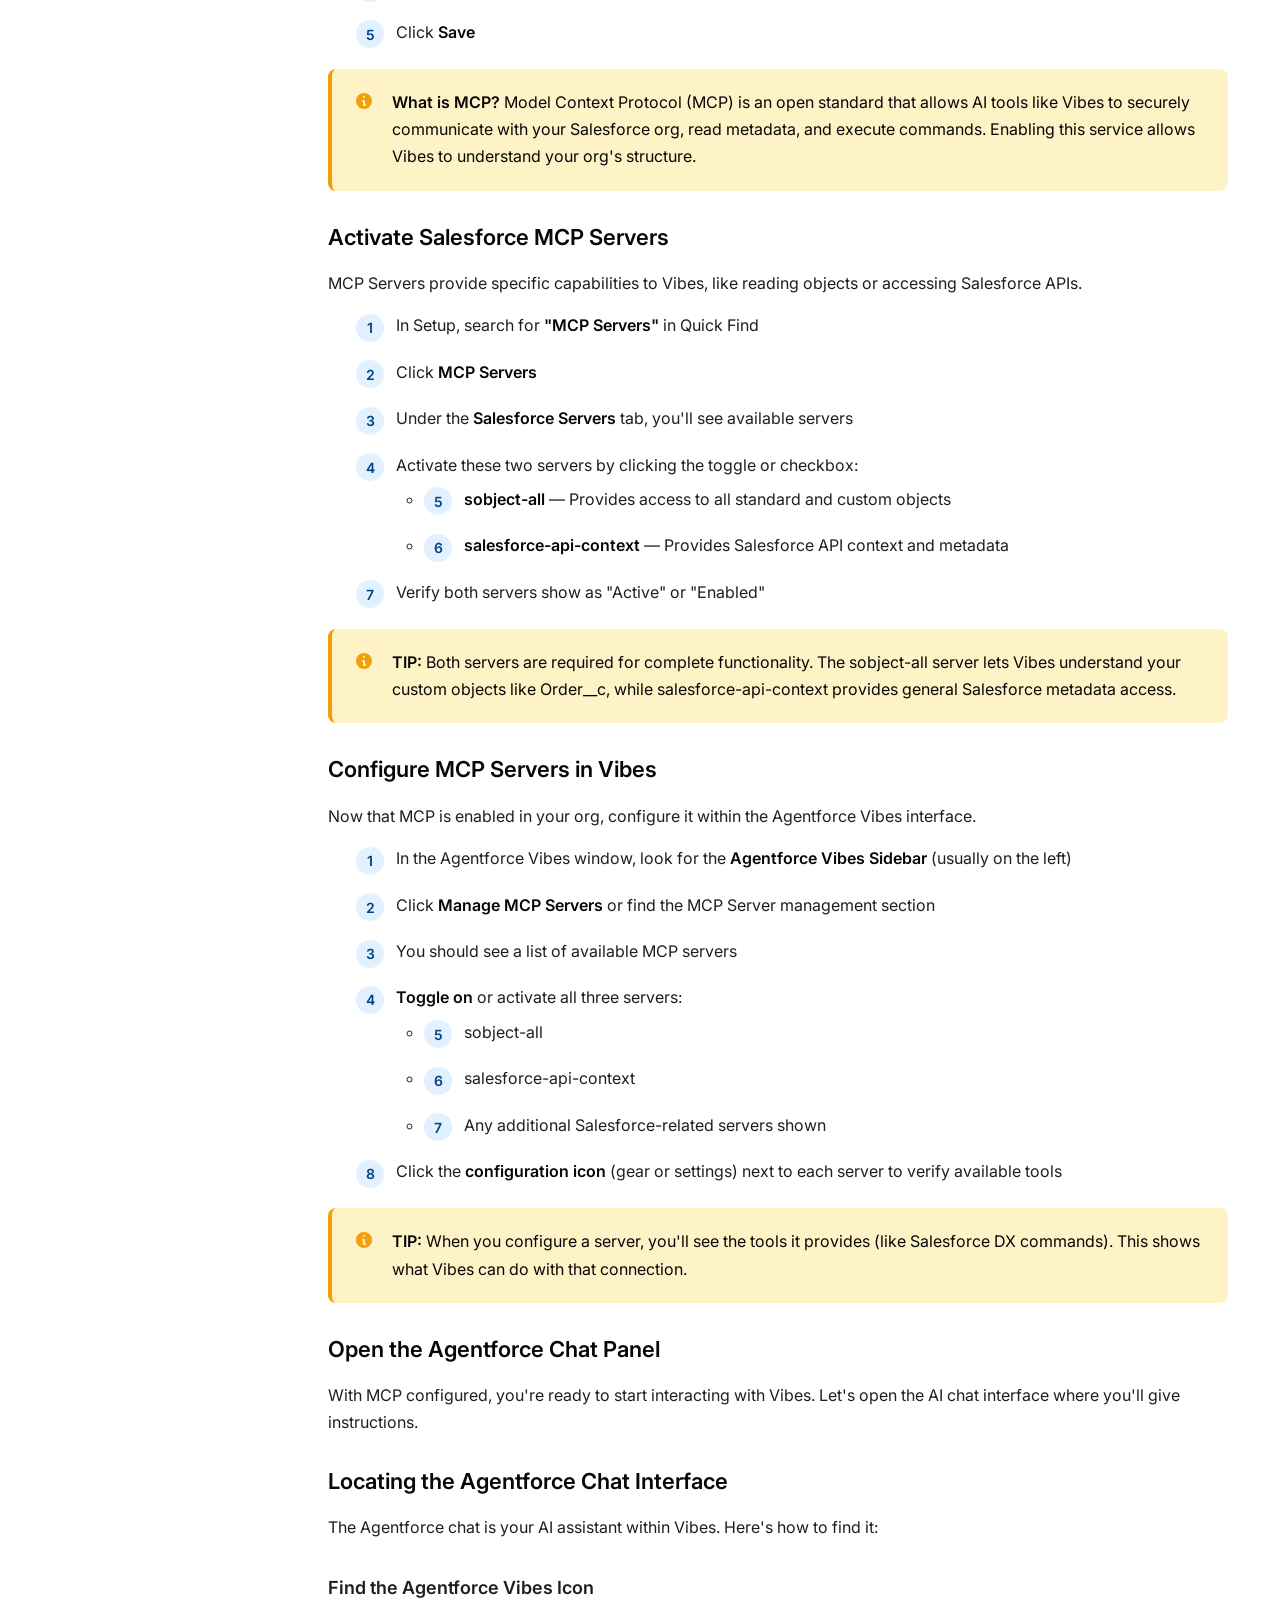
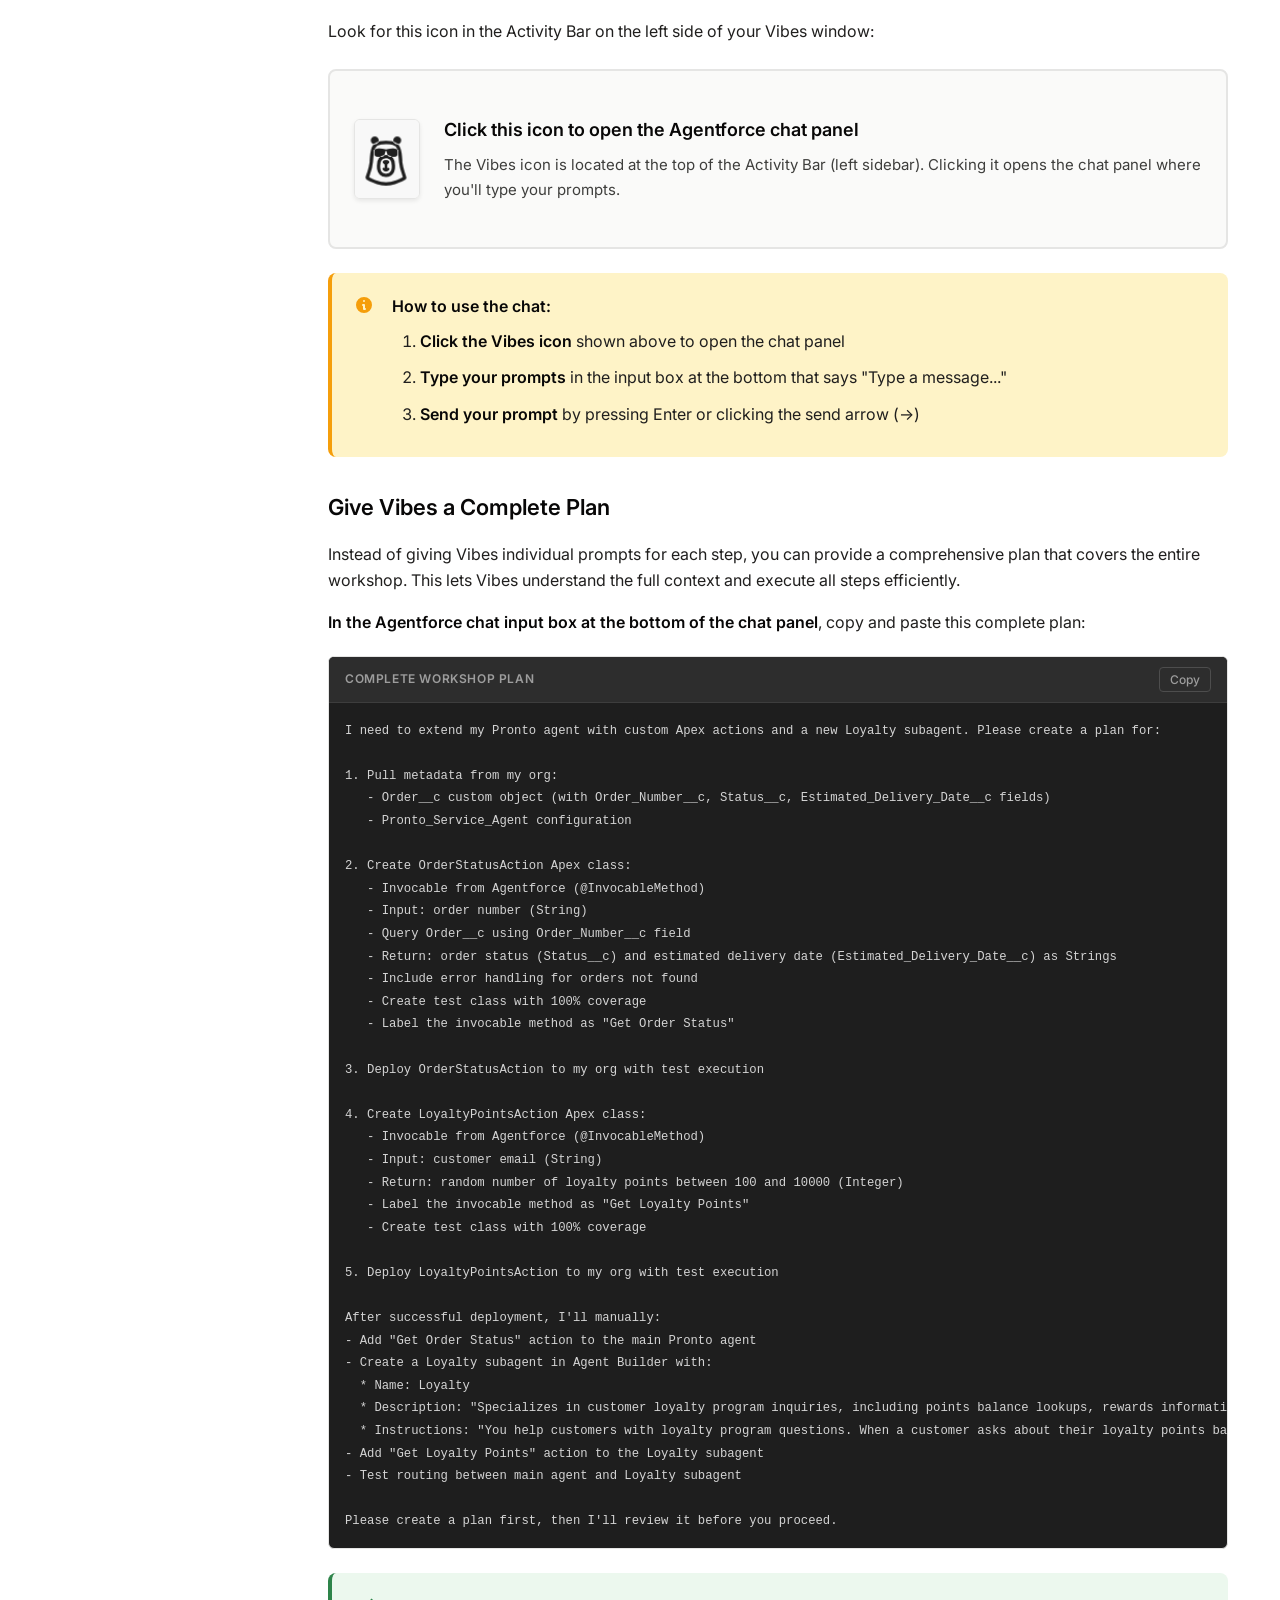
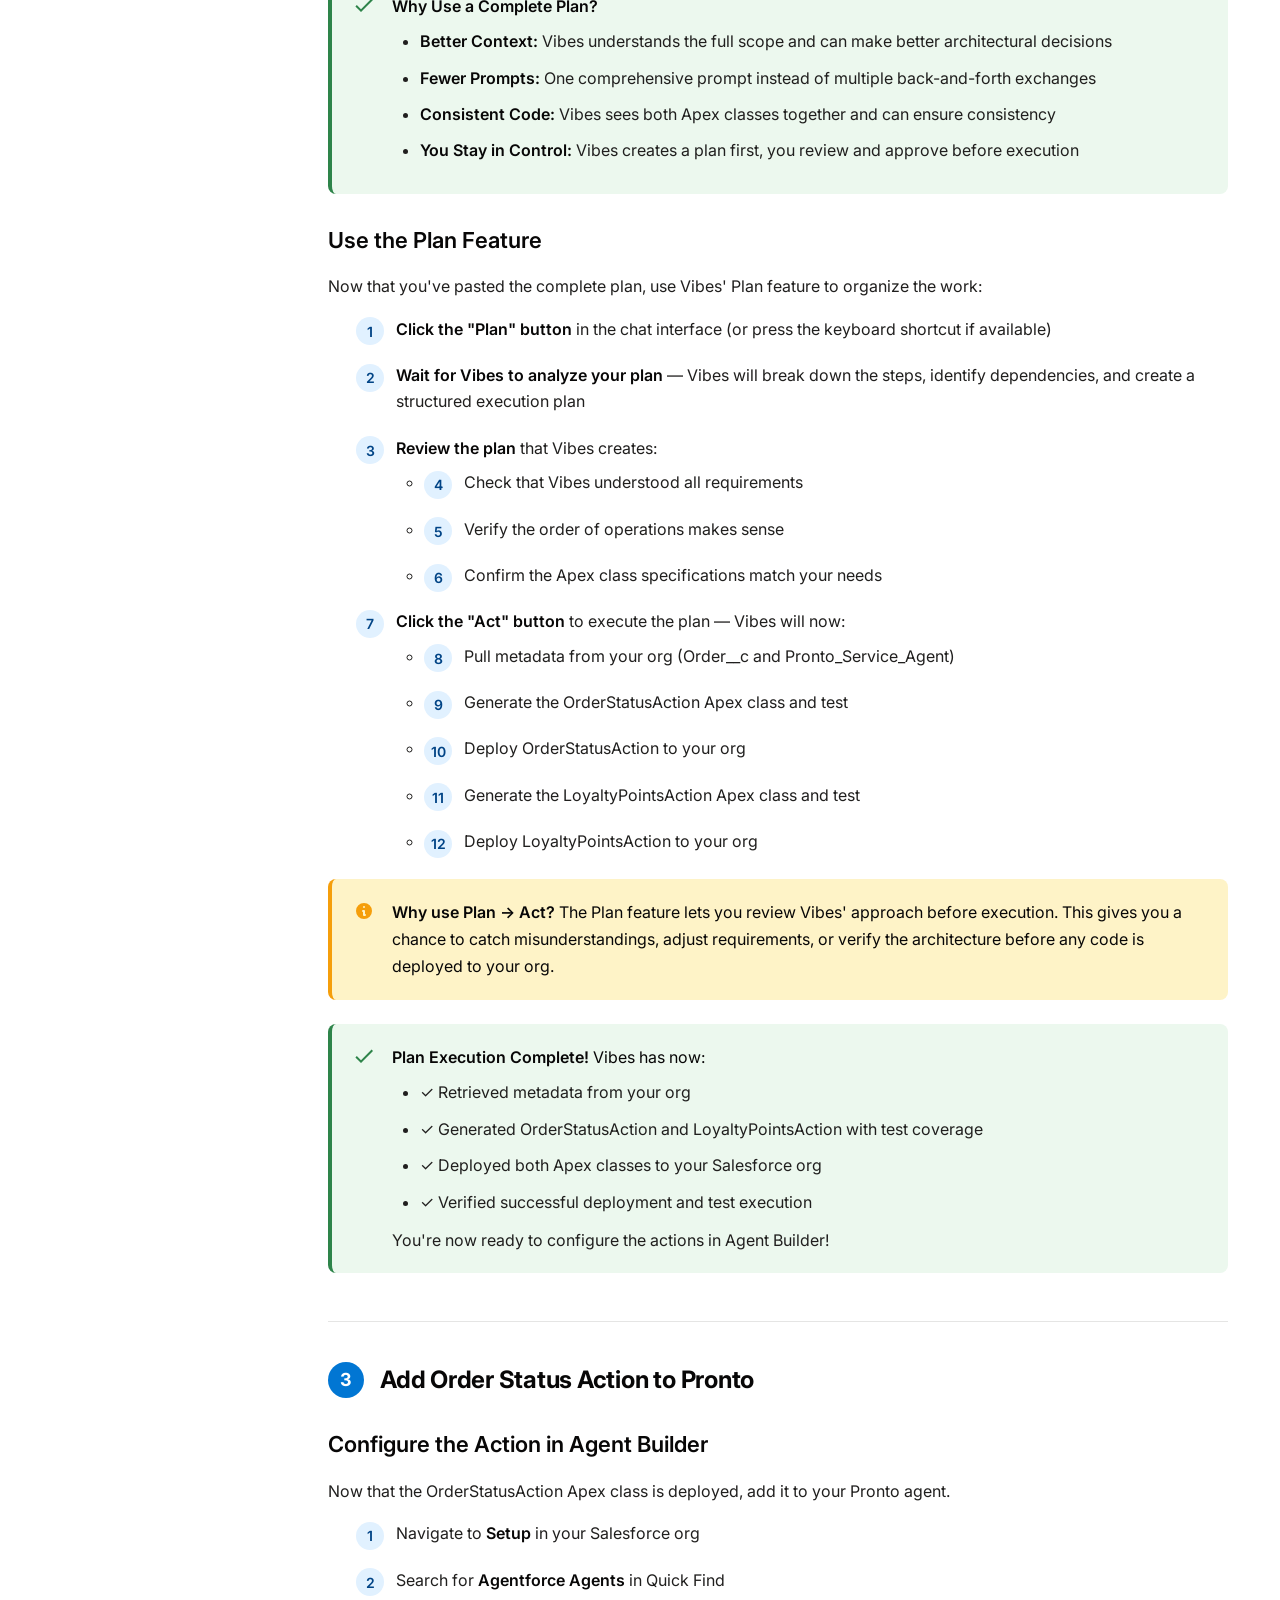
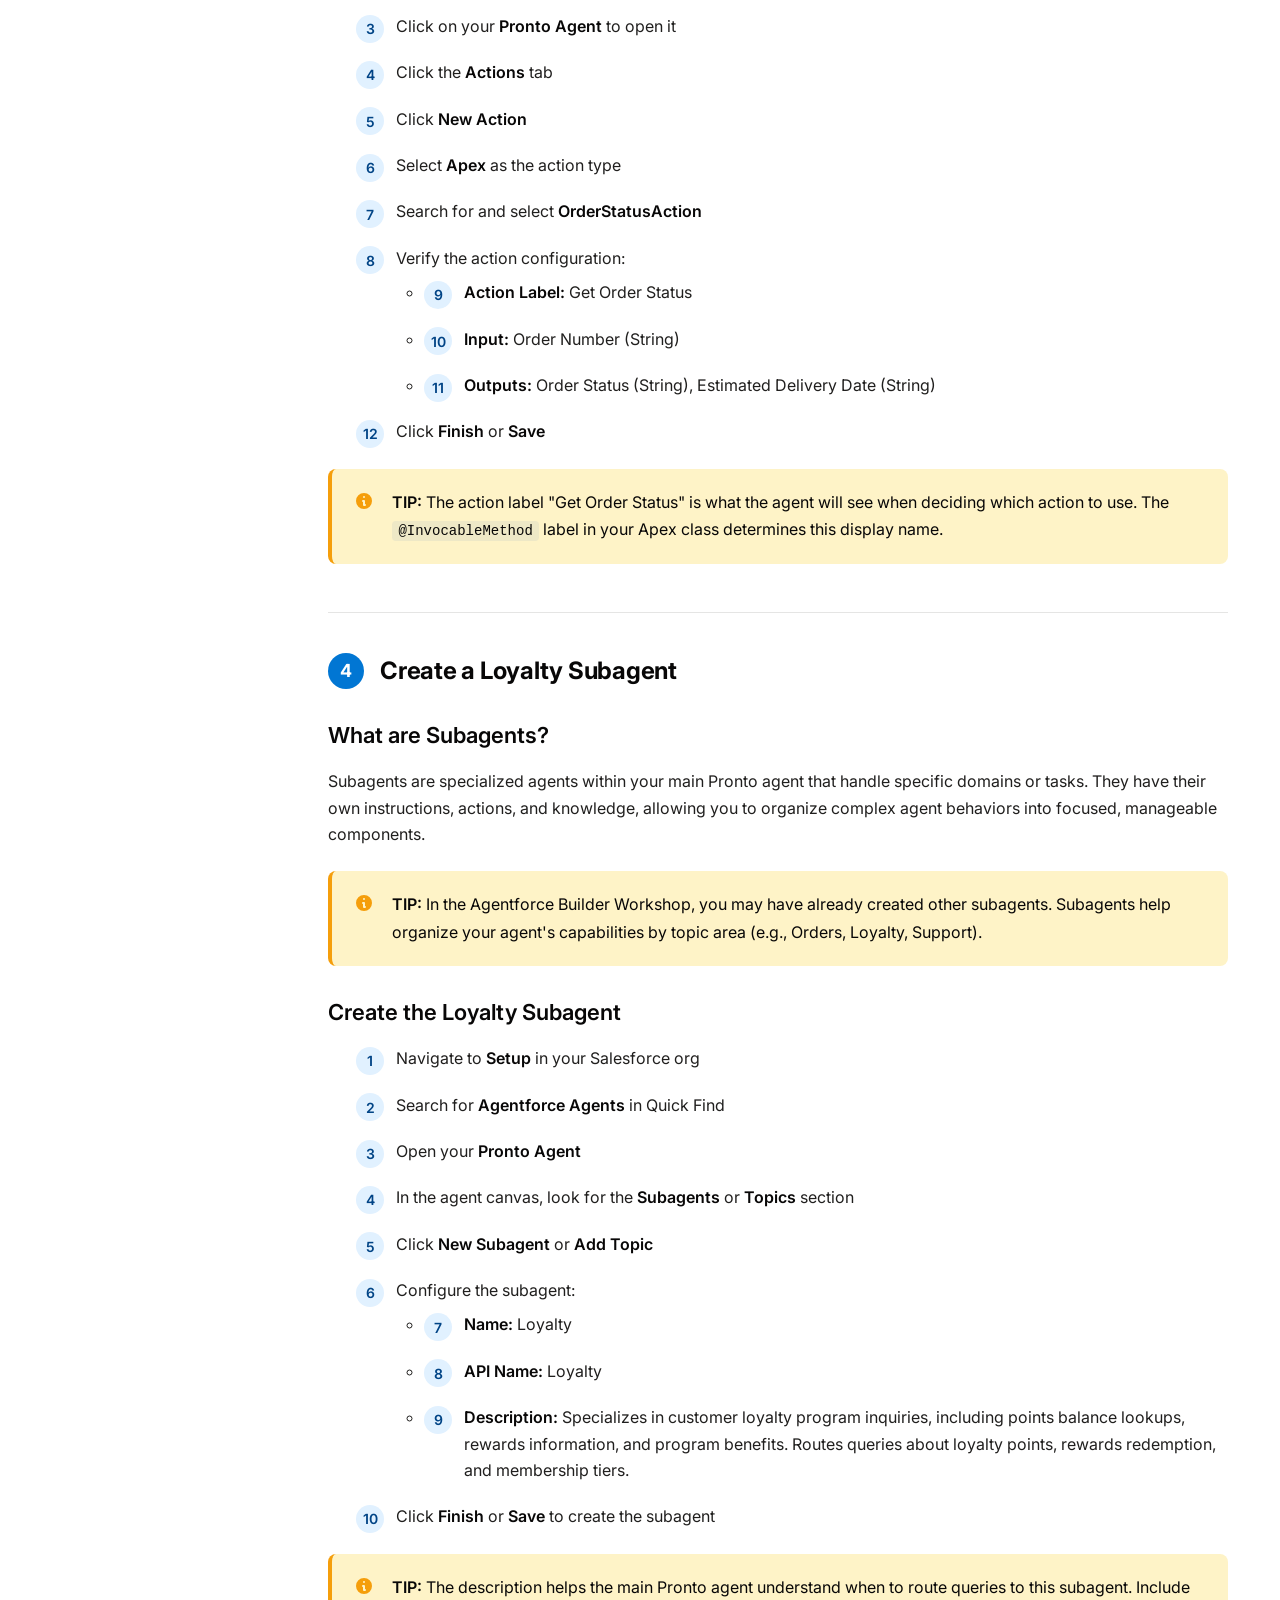
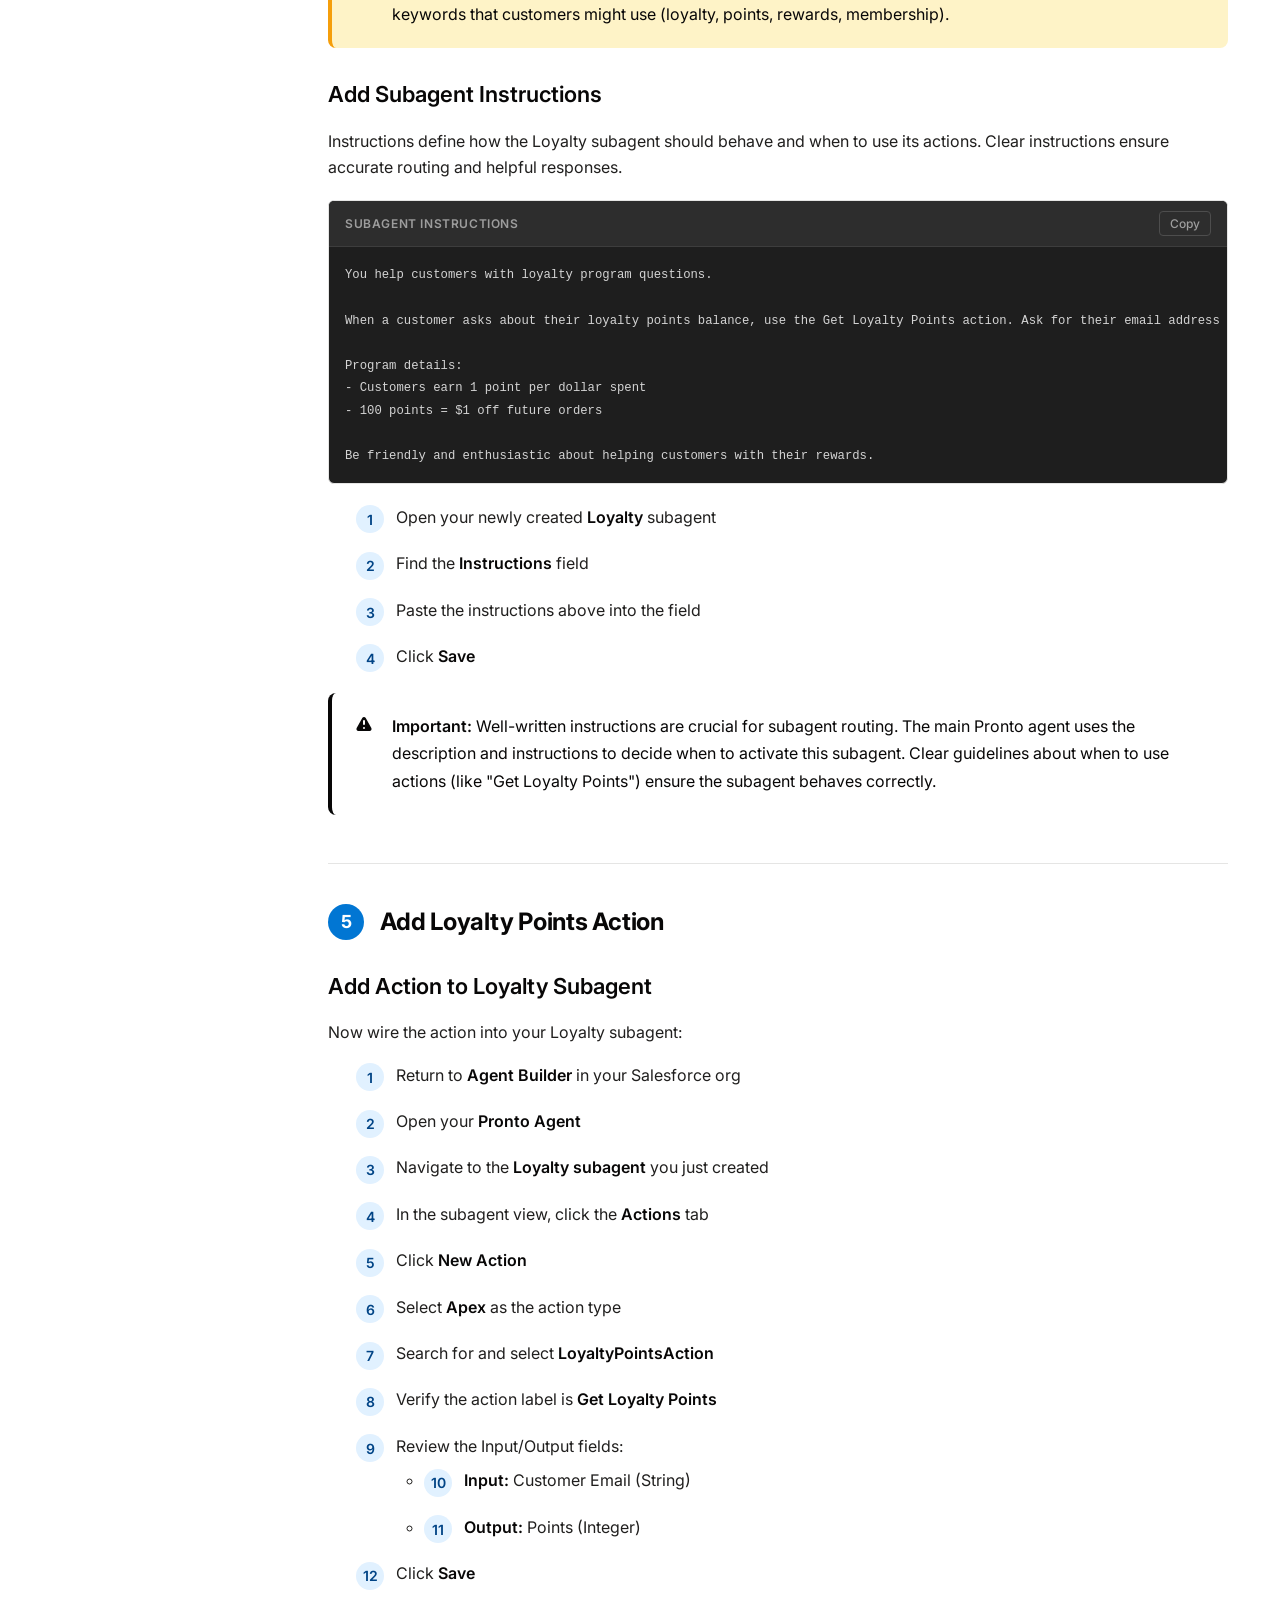
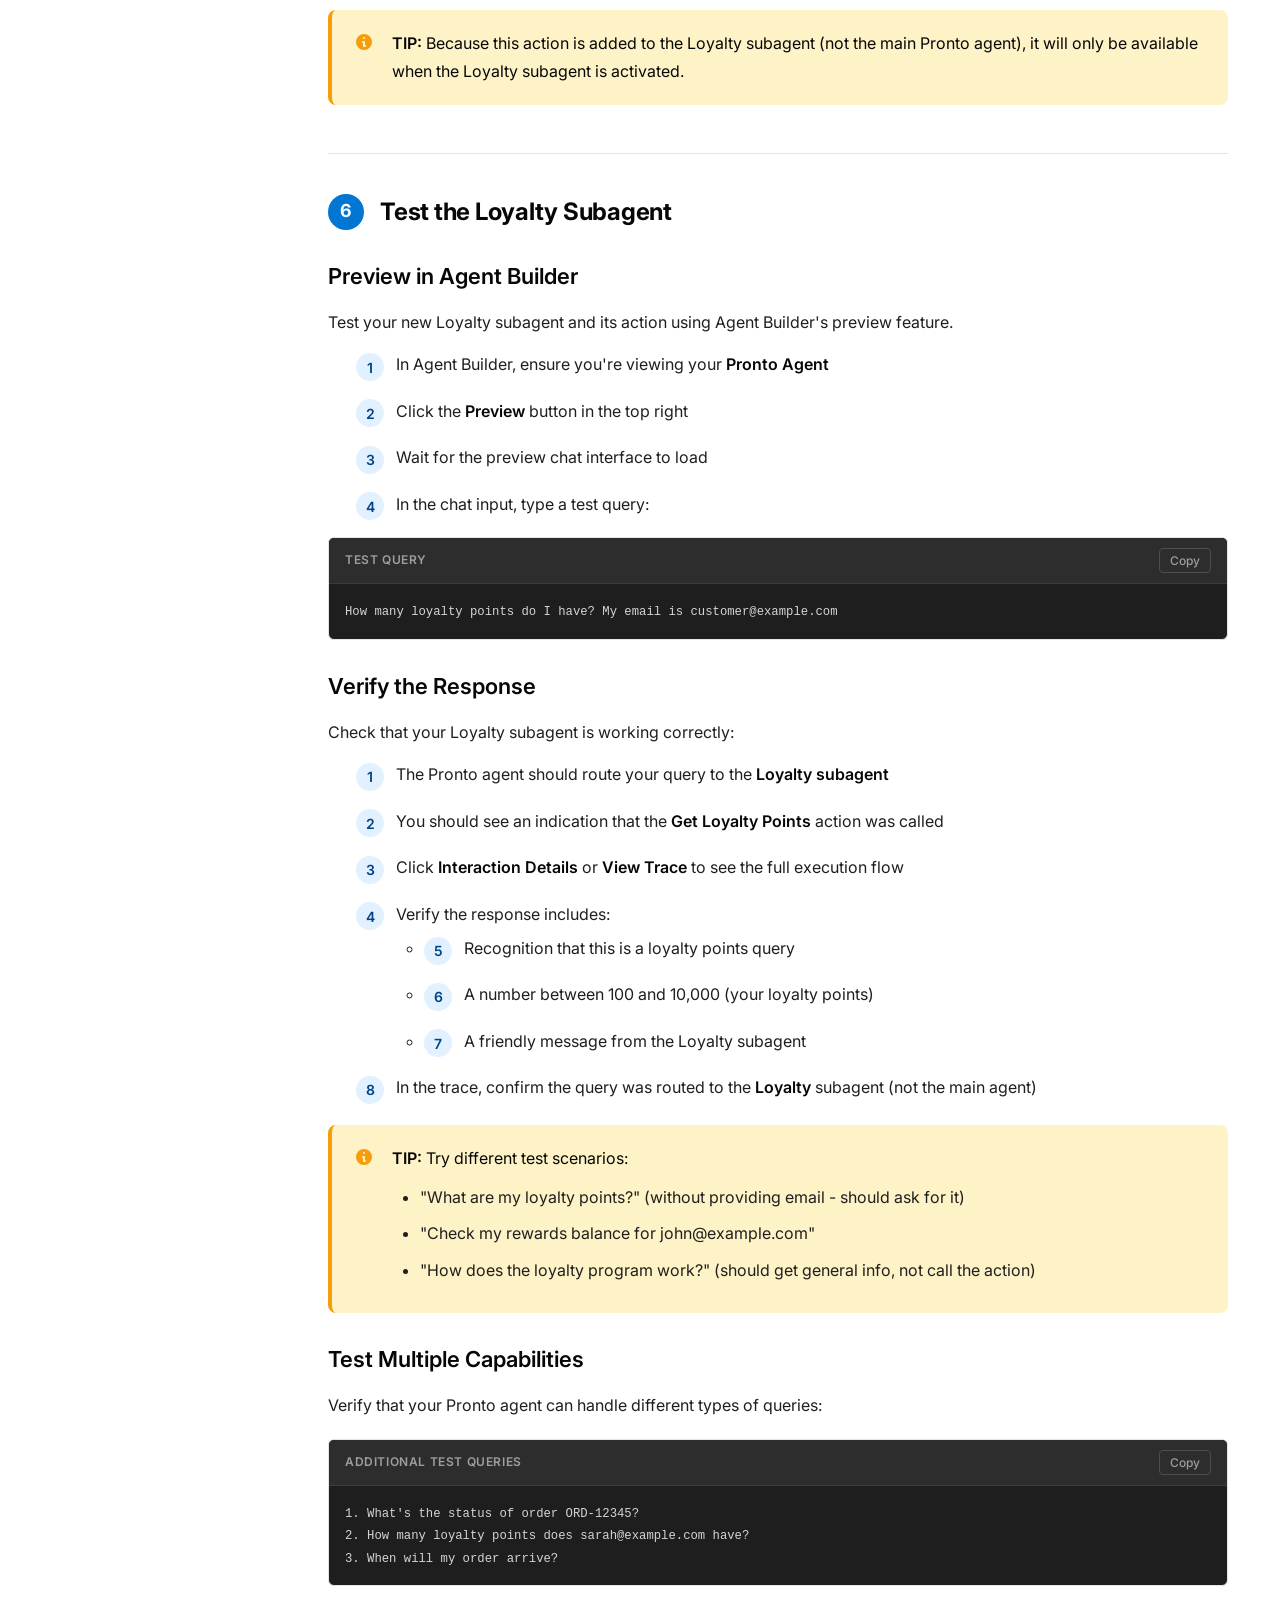
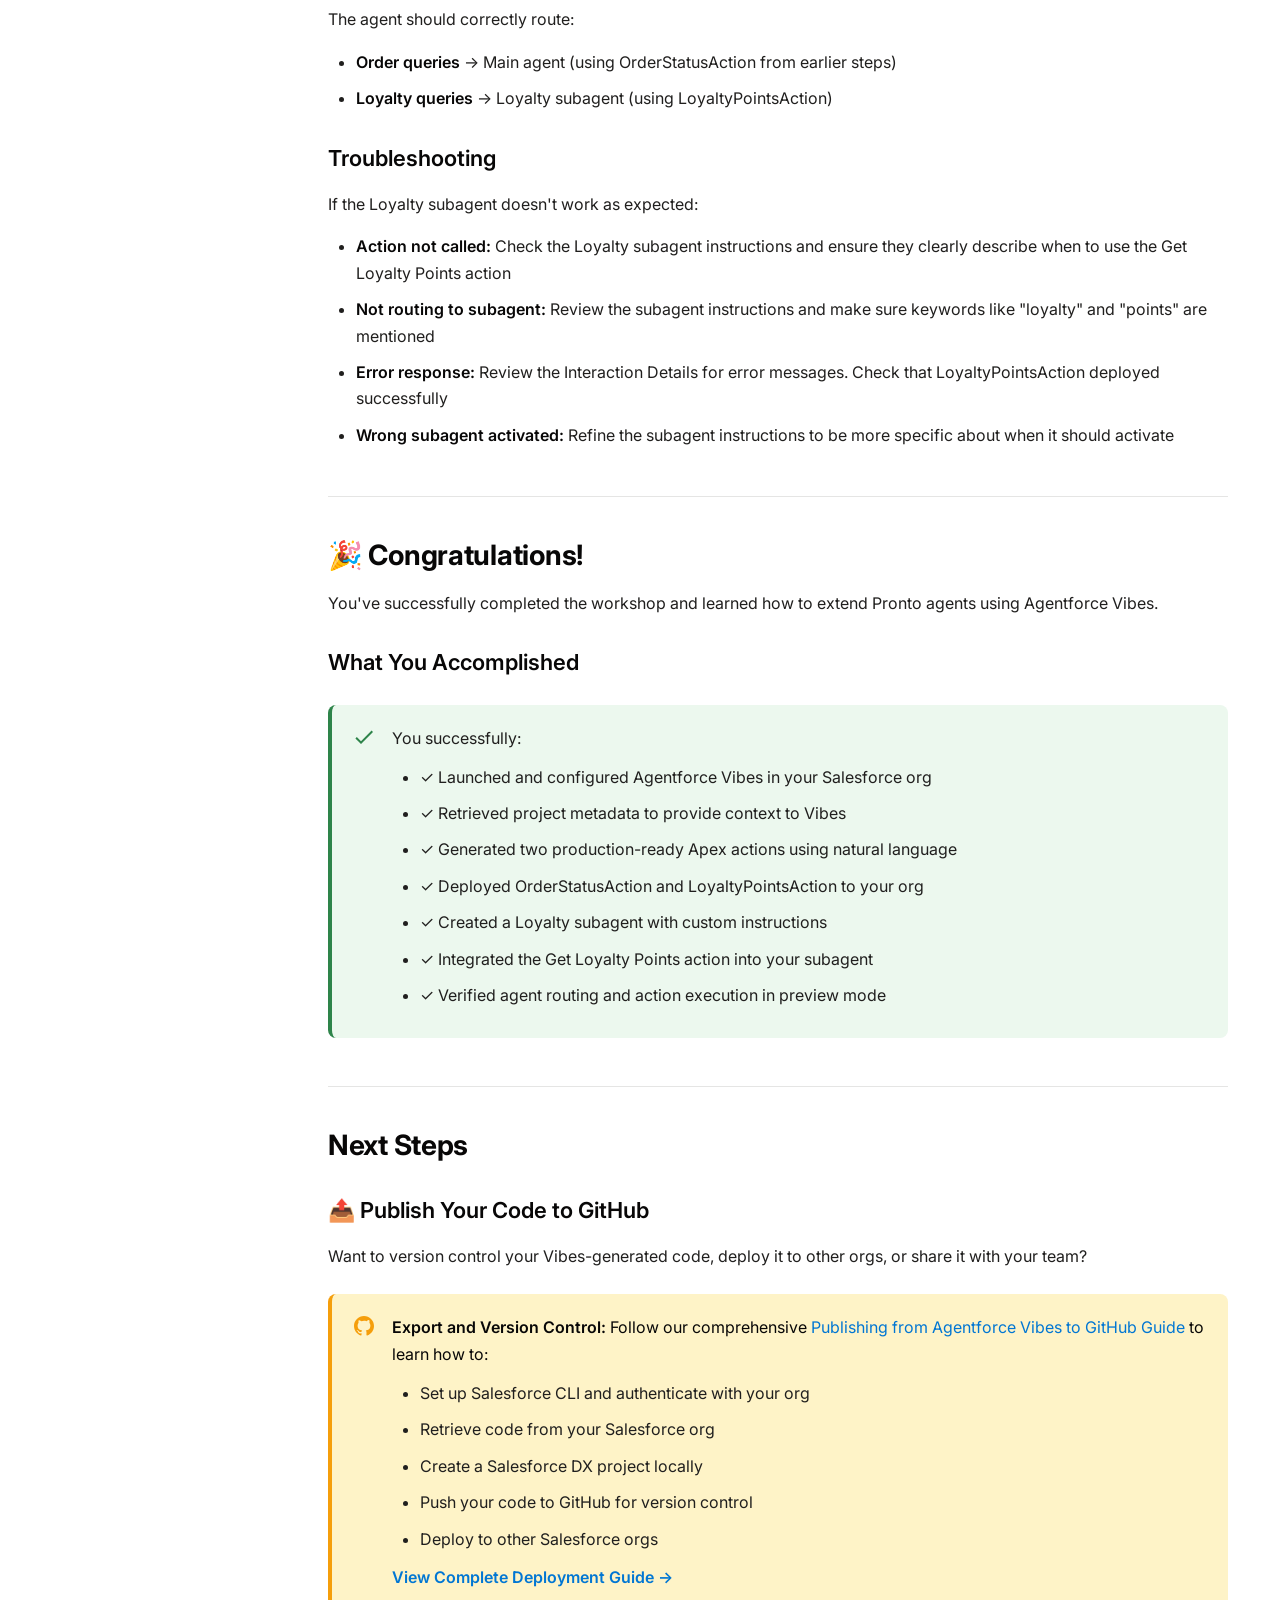
==== commit 9a32dc50: "Remove order status references from Loyalty subagent instructions" ====
--- a/index.html
+++ b/index.html
@@ -371,7 +371,7 @@
 - Create a Loyalty subagent in Agent Builder with:
   * Name: Loyalty
   * Description: "Specializes in customer loyalty program inquiries, including points balance lookups, rewards information, and program benefits. Routes queries about loyalty points, rewards redemption, and membership tiers."
-  * Instructions: "You help customers with loyalty program questions. When a customer asks about their loyalty points balance, use the Get Loyalty Points action. Ask for their email address if they haven't provided it. Program details: Customers earn 1 point per dollar spent, 100 points = $1 off future orders. Be friendly and enthusiastic about helping customers with their rewards. If they ask about order status or delivery, let them know that's handled by a different part of the system."
+  * Instructions: "You help customers with loyalty program questions. When a customer asks about their loyalty points balance, use the Get Loyalty Points action. Ask for their email address if they haven't provided it. Program details: Customers earn 1 point per dollar spent, 100 points = $1 off future orders. Be friendly and enthusiastic about helping customers with their rewards."
 - Add "Get Loyalty Points" action to the Loyalty subagent
 - Test routing between main agent and Loyalty subagent
 
@@ -552,7 +552,7 @@
 - Customers earn 1 point per dollar spent
 - 100 points = $1 off future orders
 
-Be friendly and enthusiastic about helping customers with their rewards. If they ask about order status or delivery, let them know that's handled by a different part of the system.</code></pre>
+Be friendly and enthusiastic about helping customers with their rewards.</code></pre>
                 </div>
 
                 <ol class="step-list">
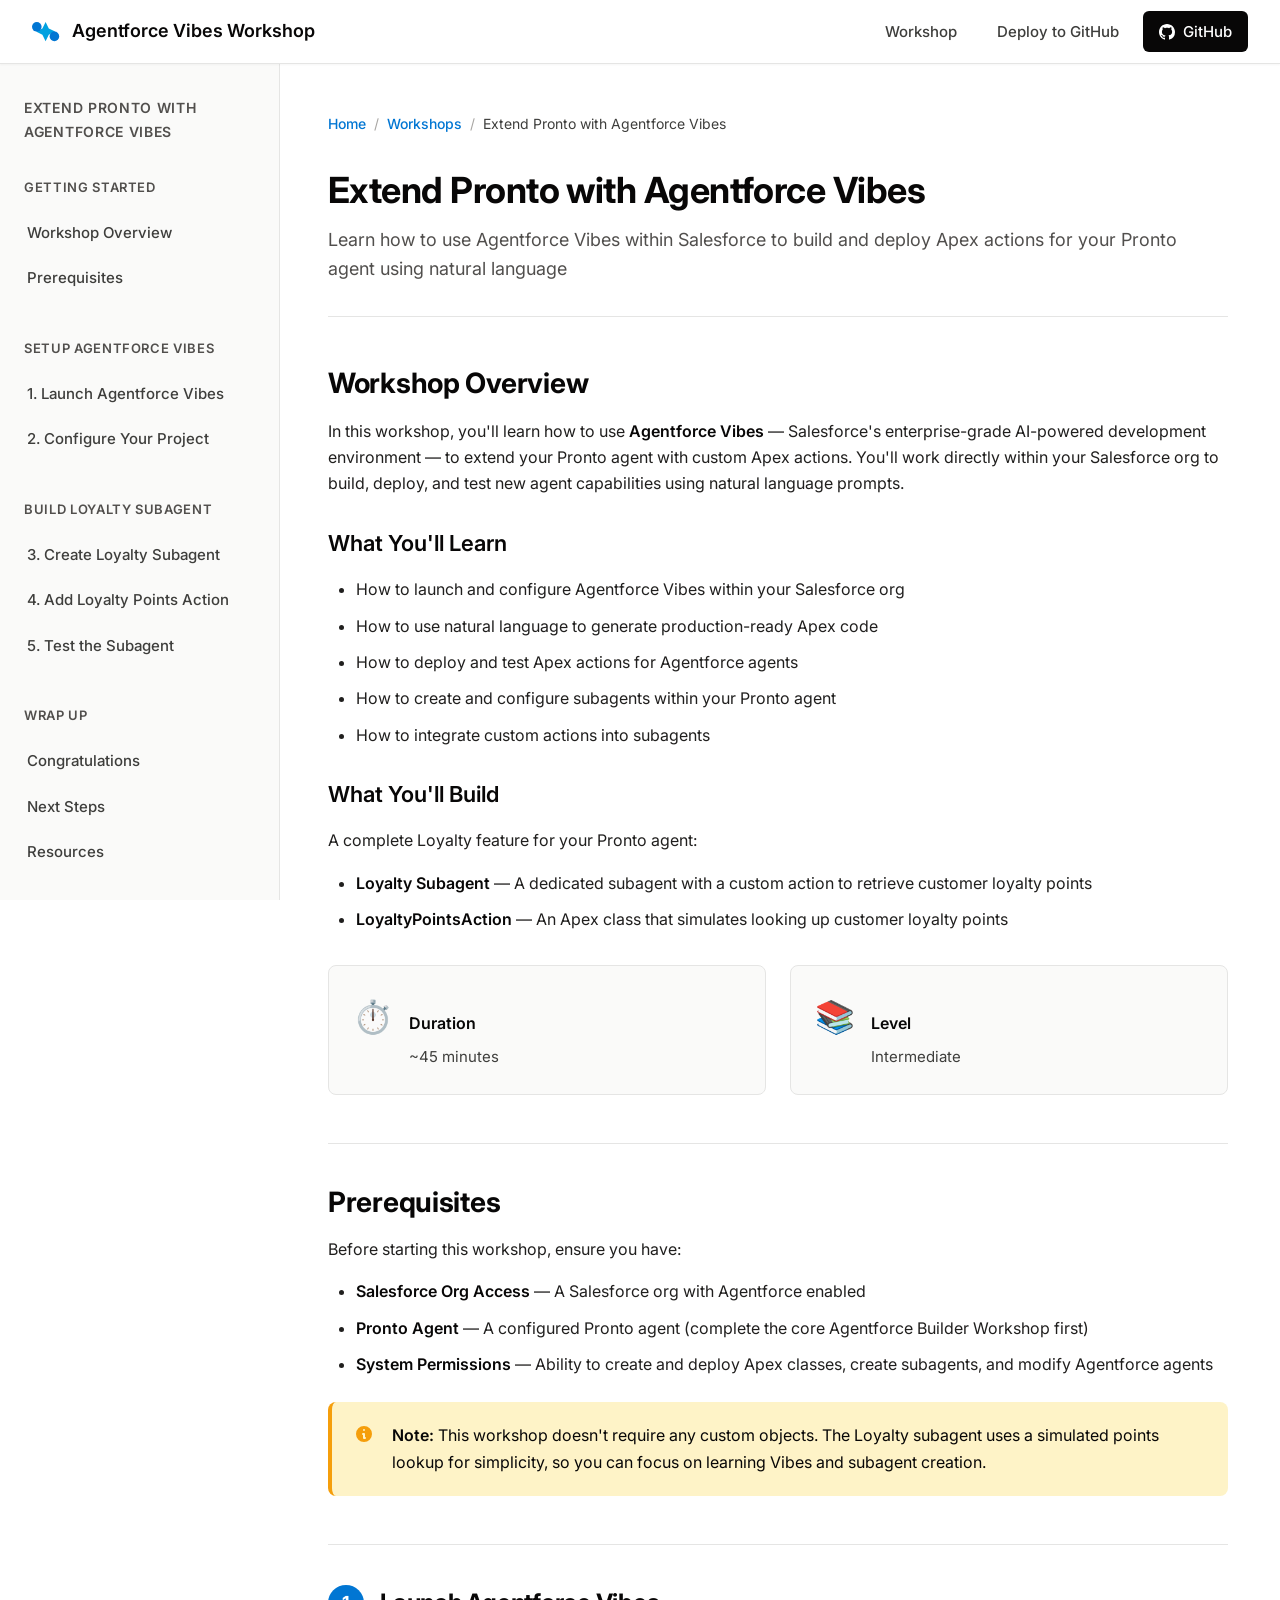
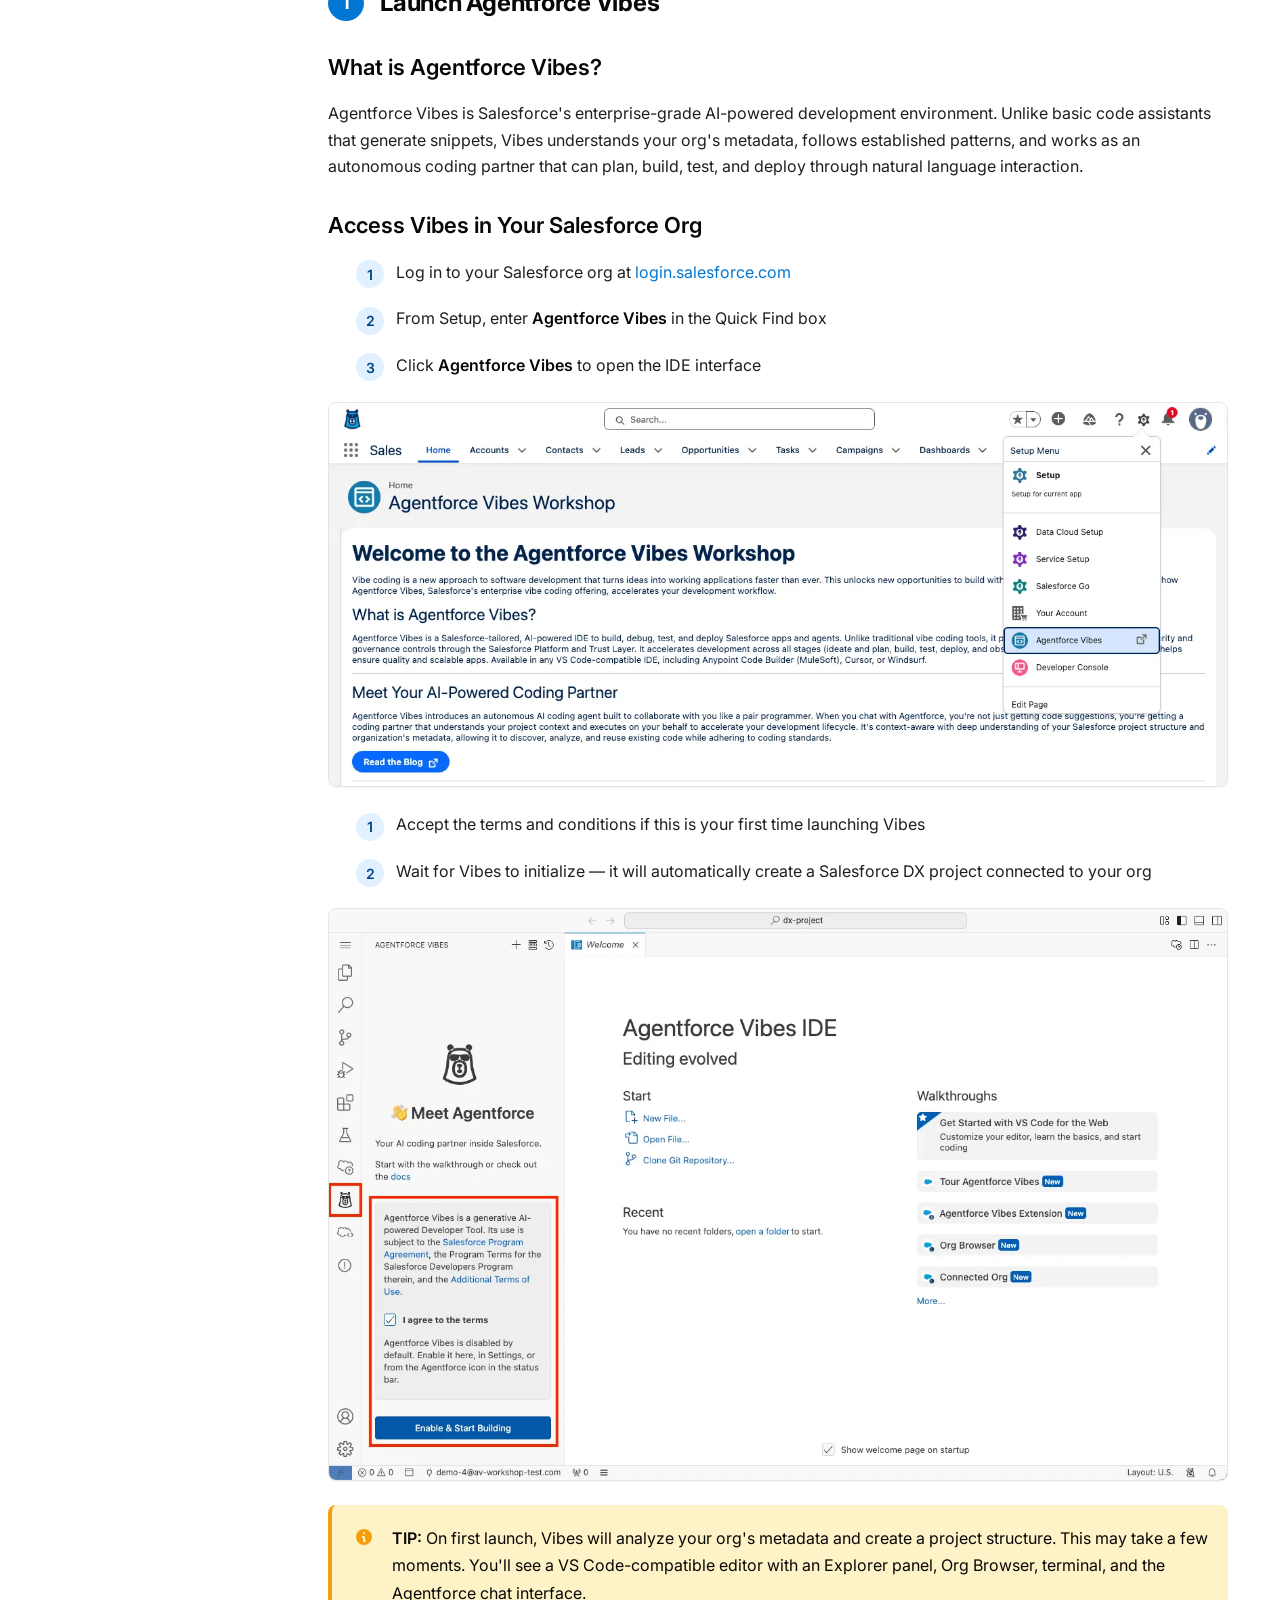
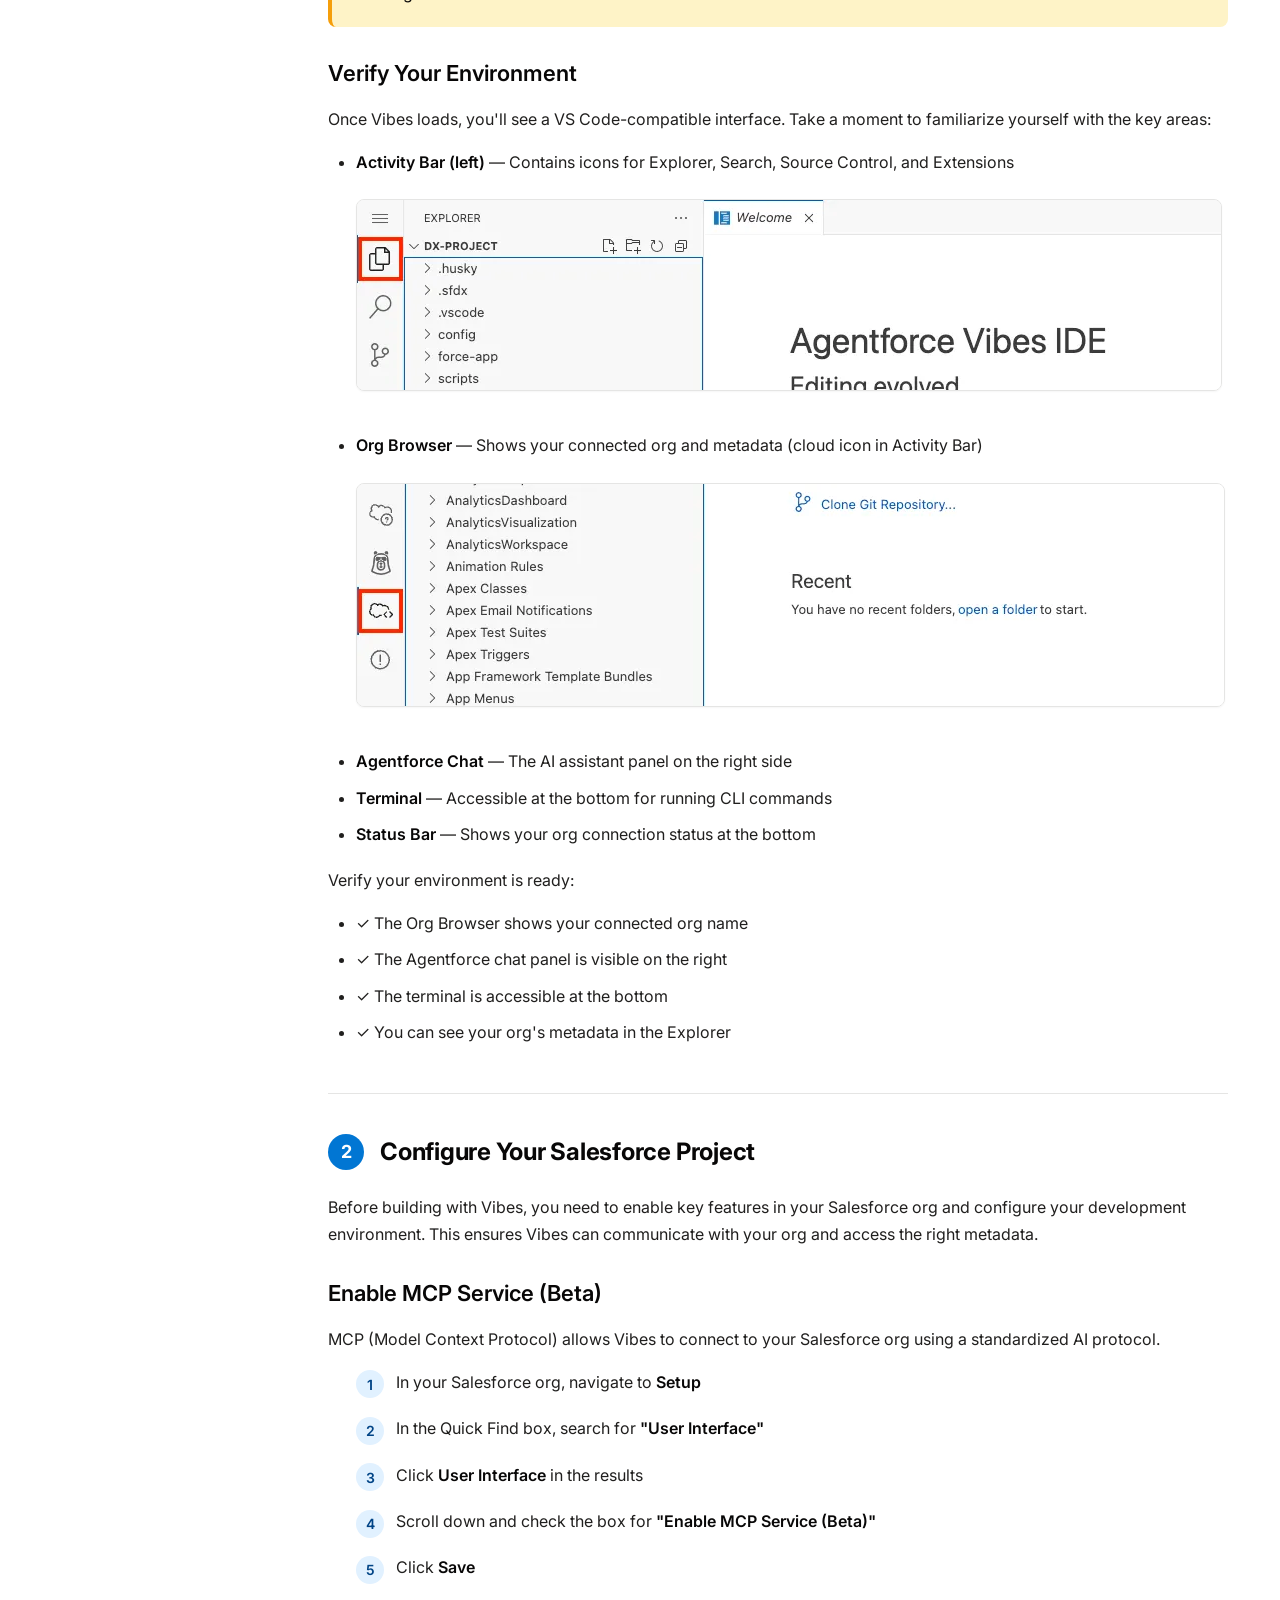
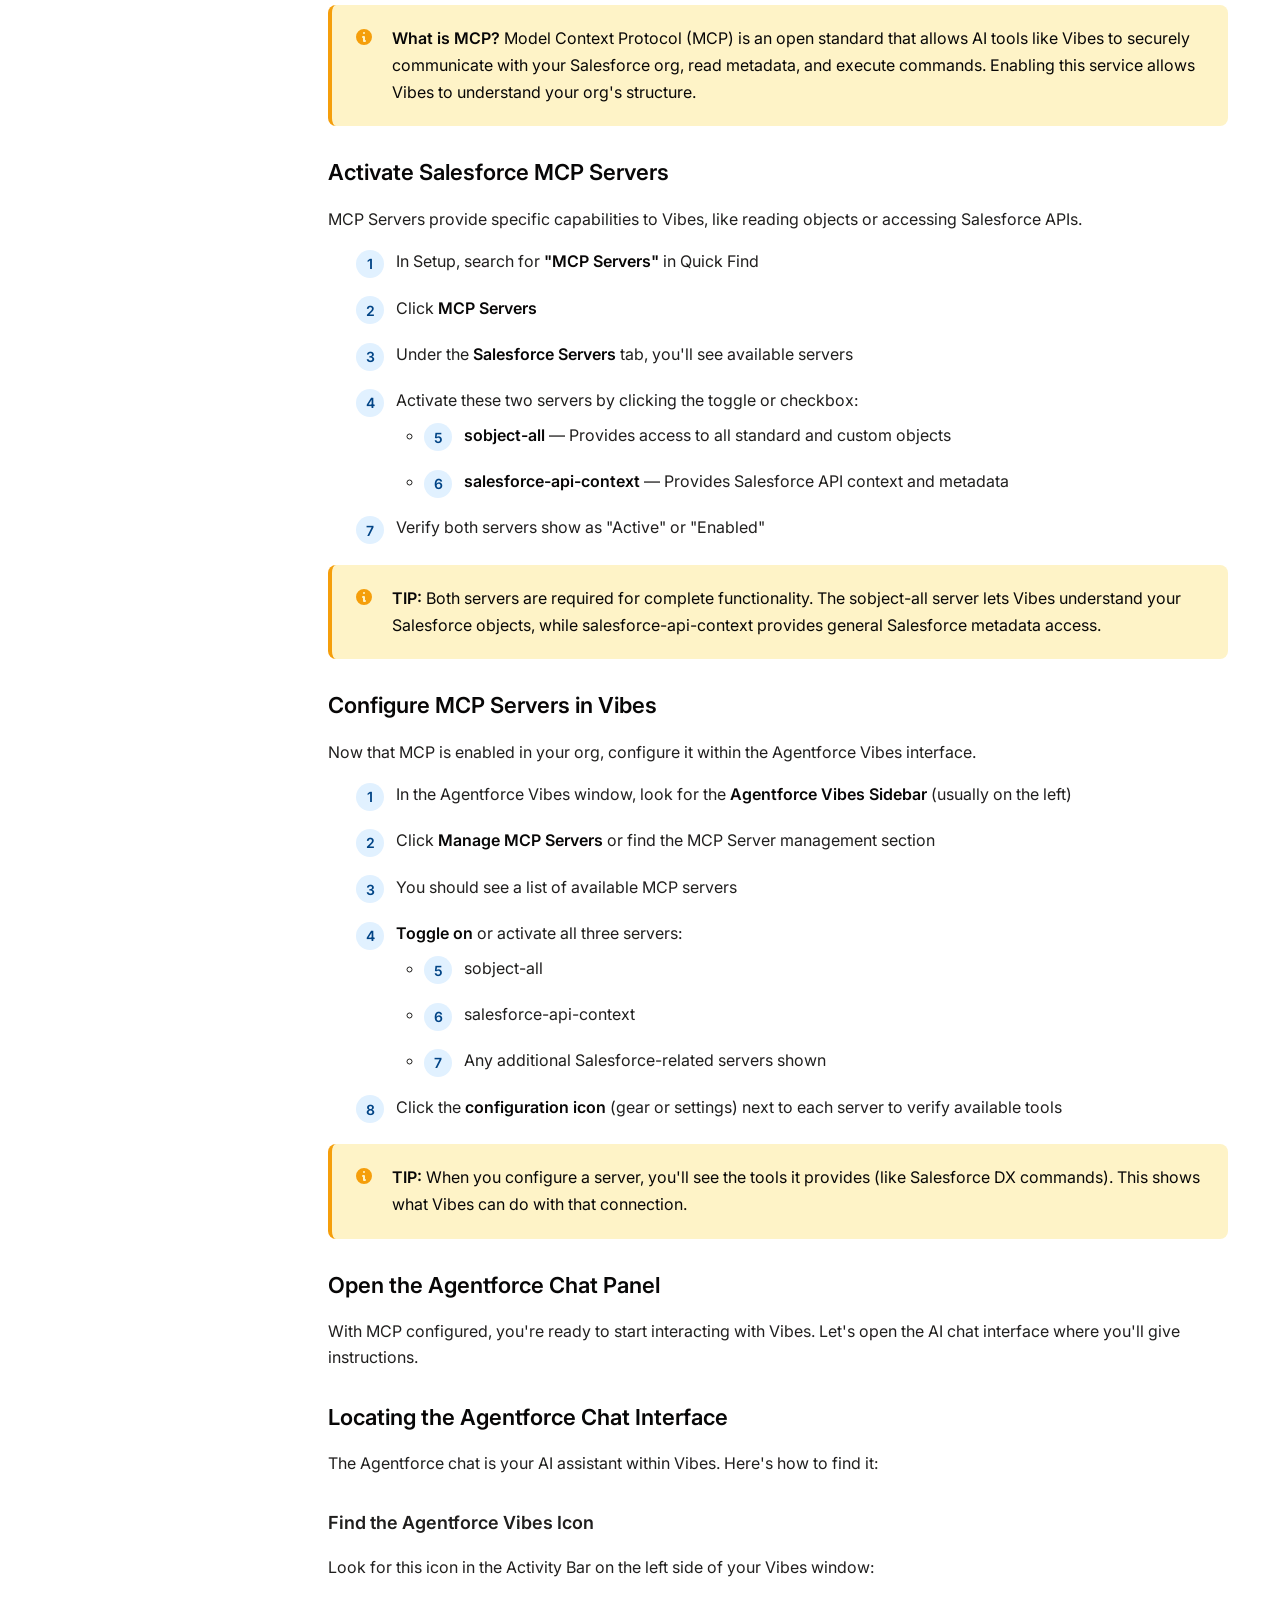
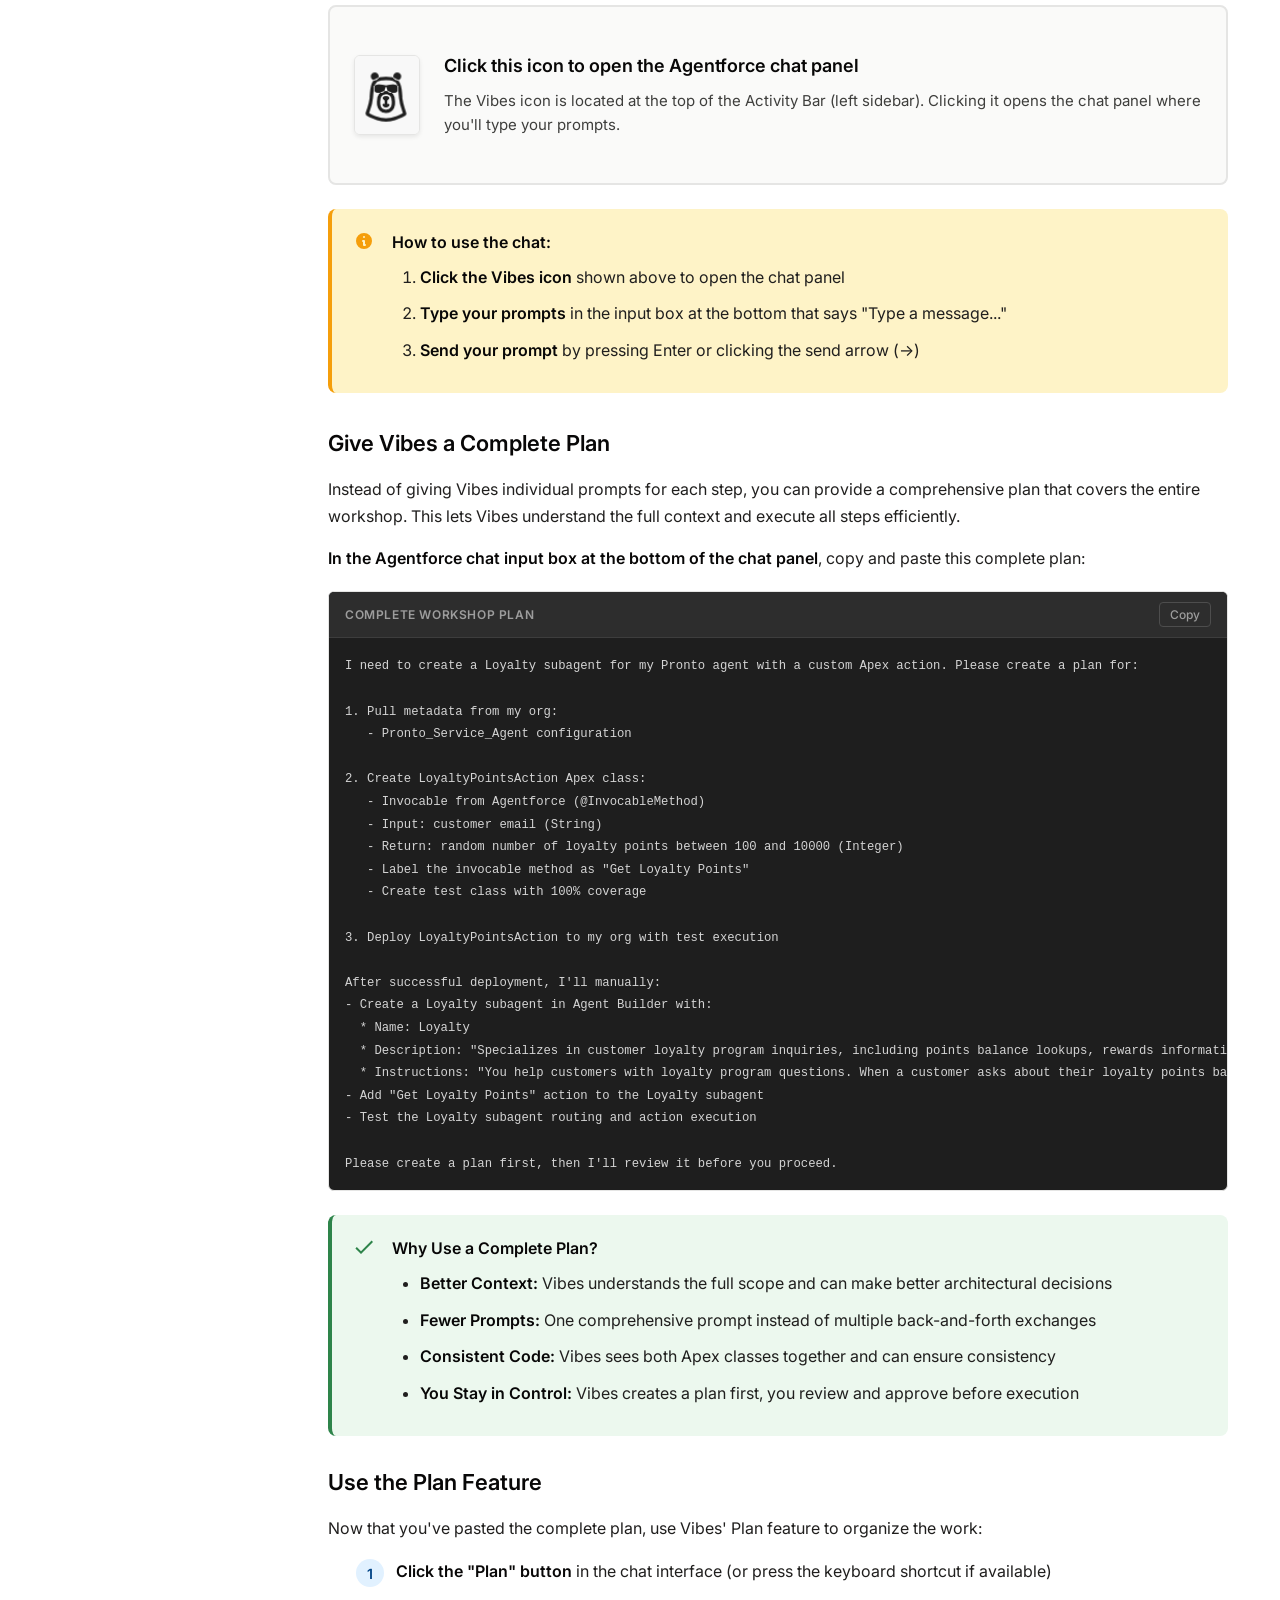
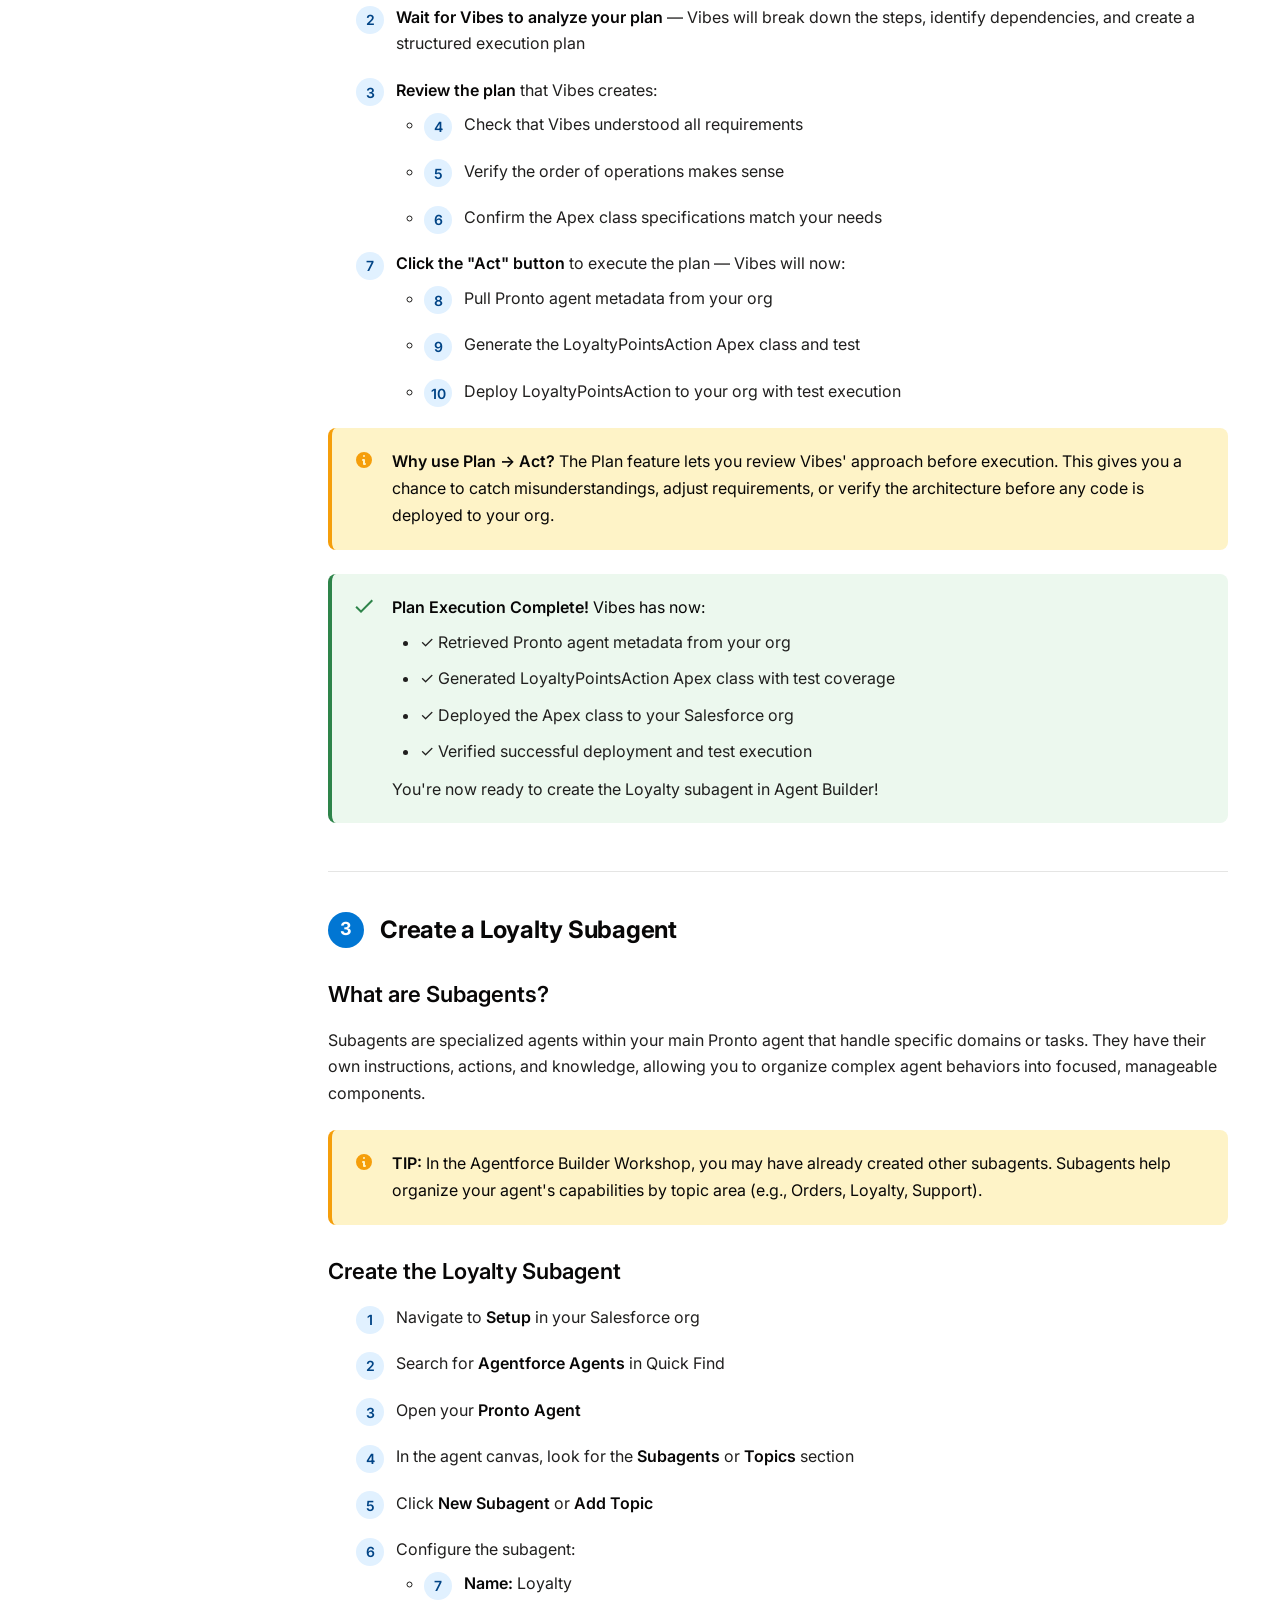
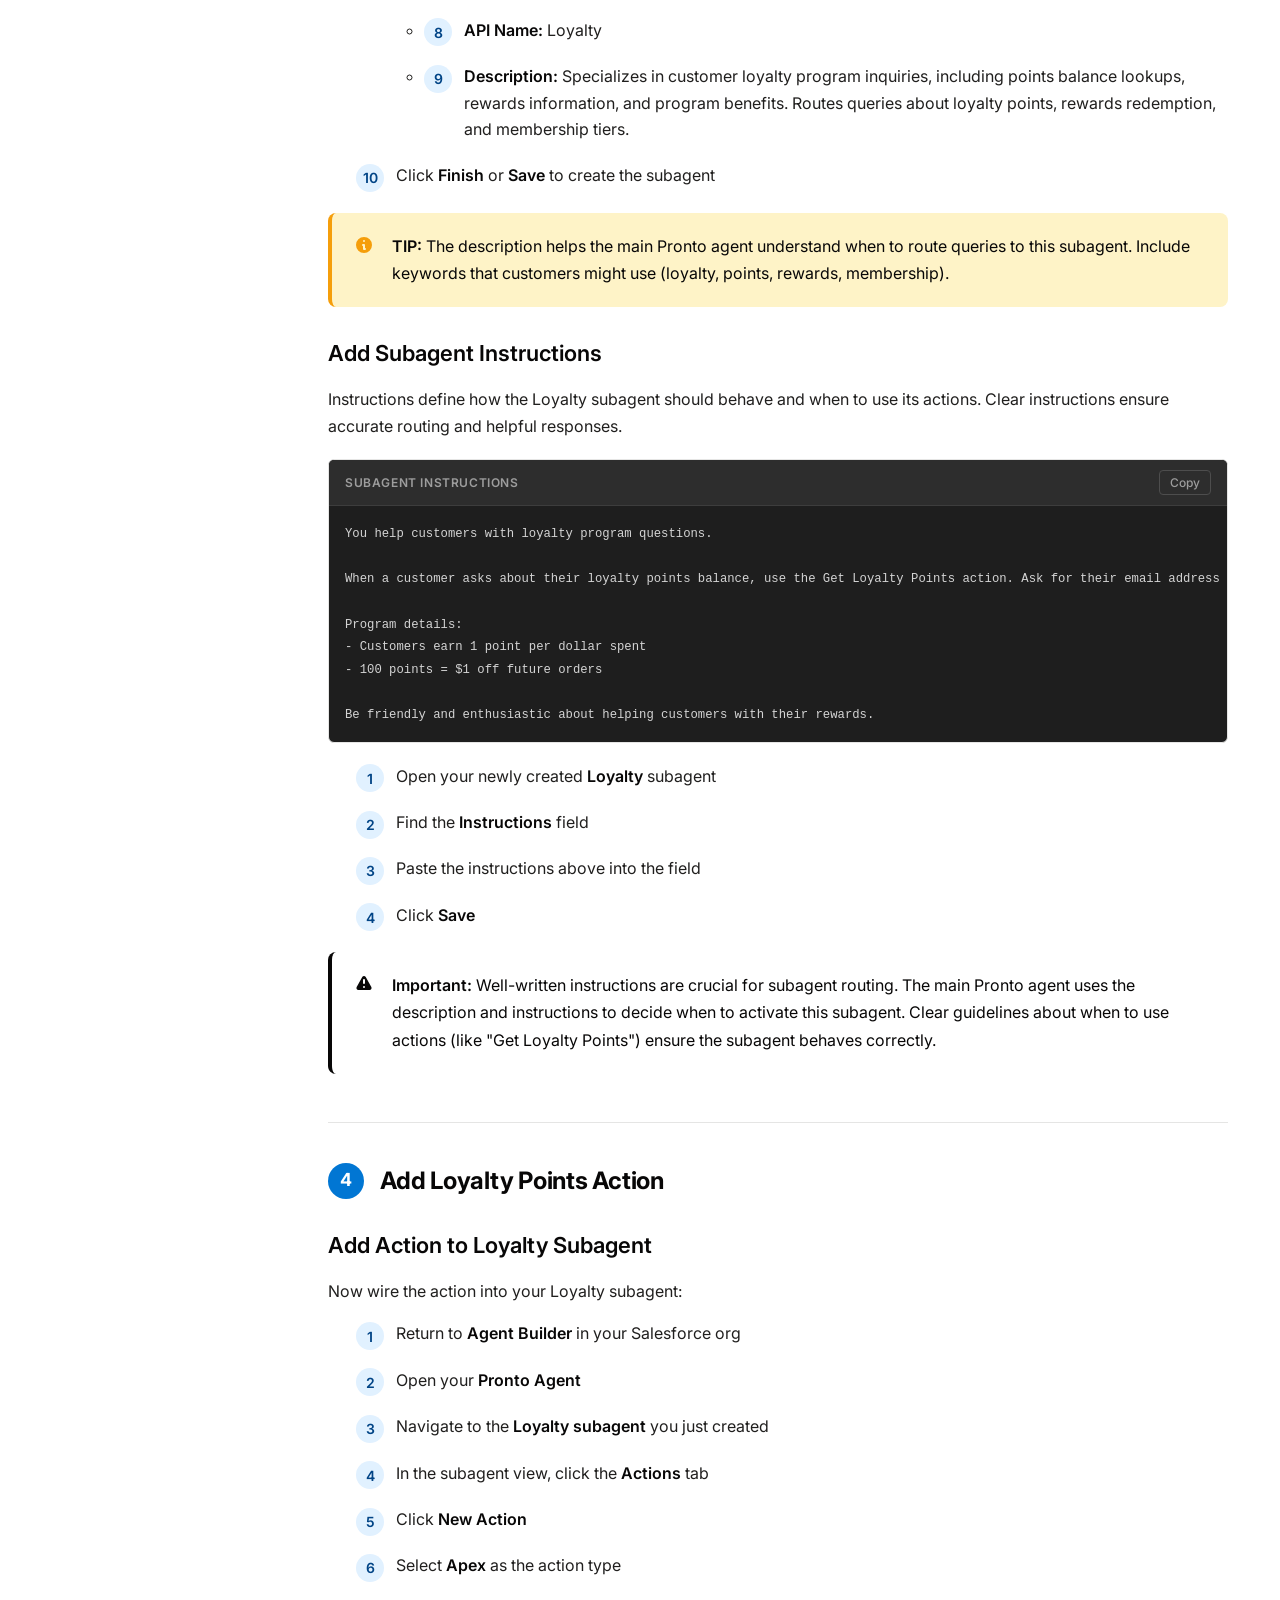
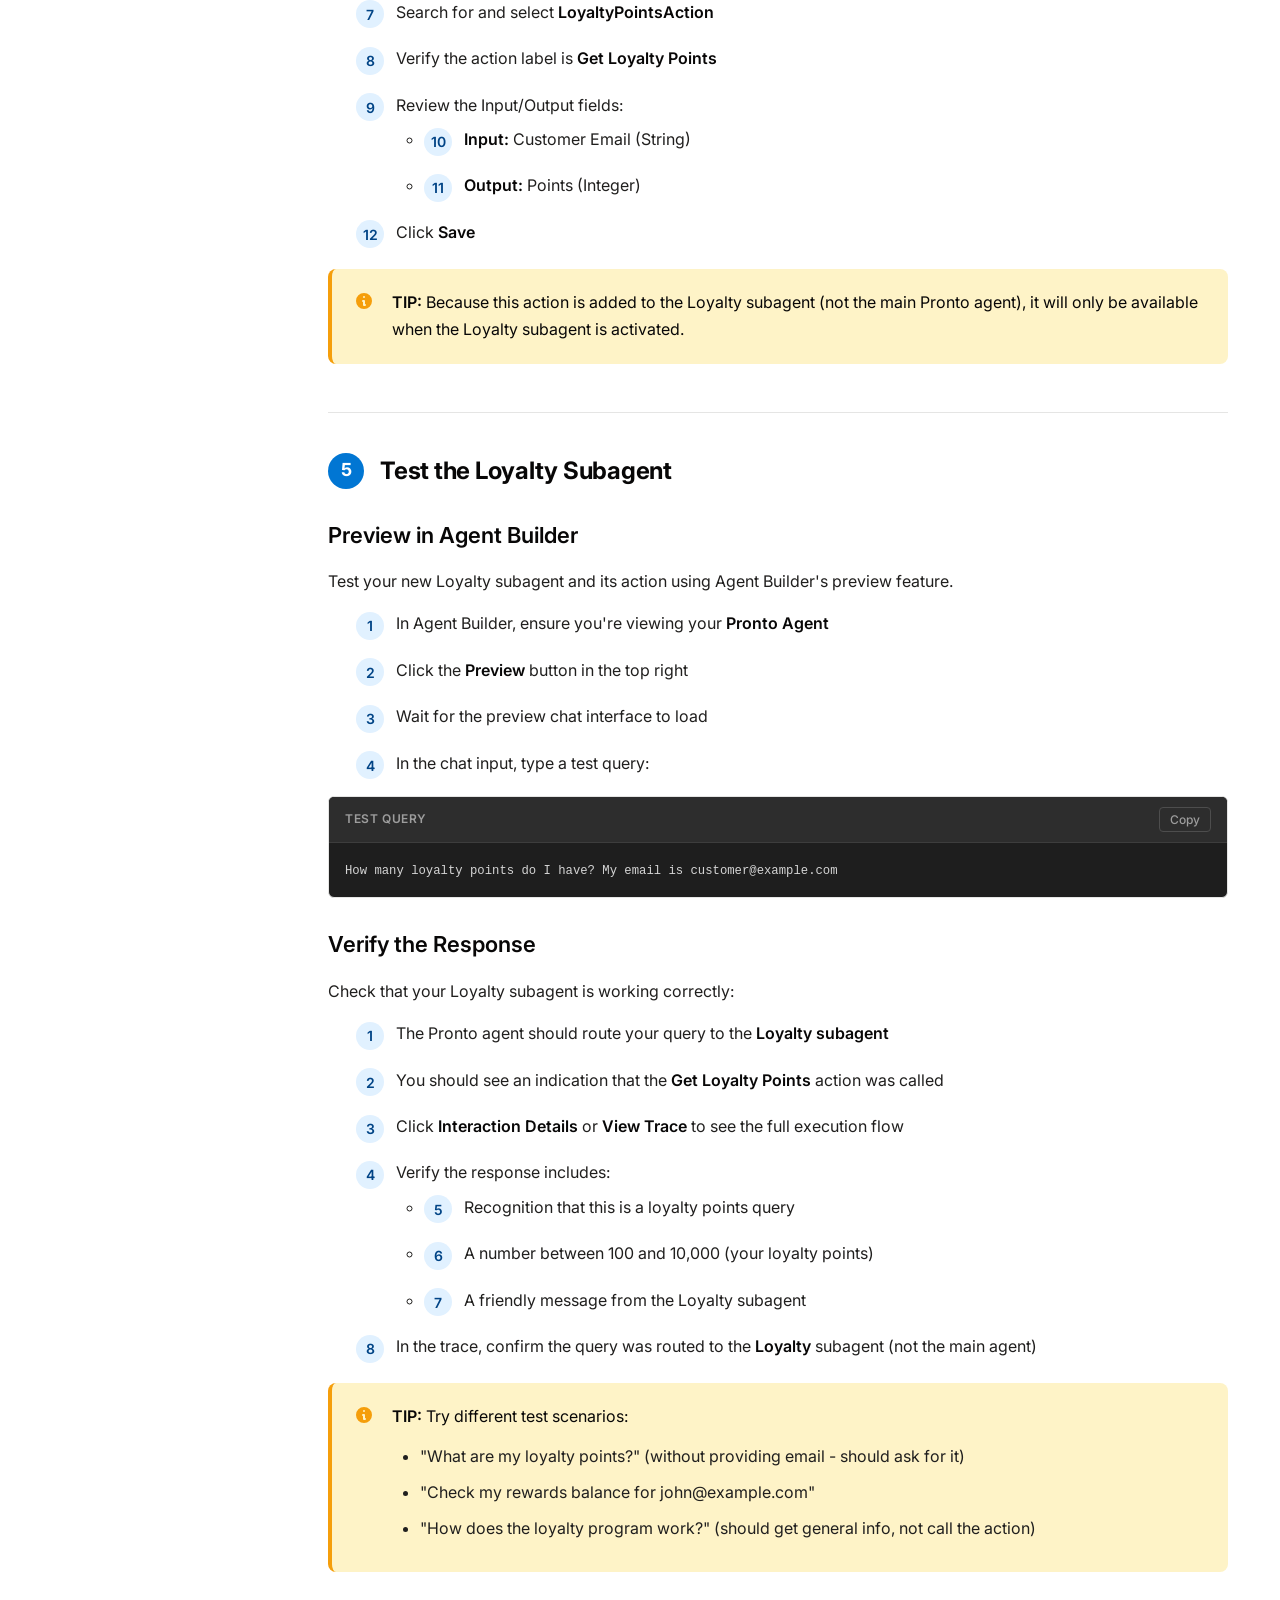
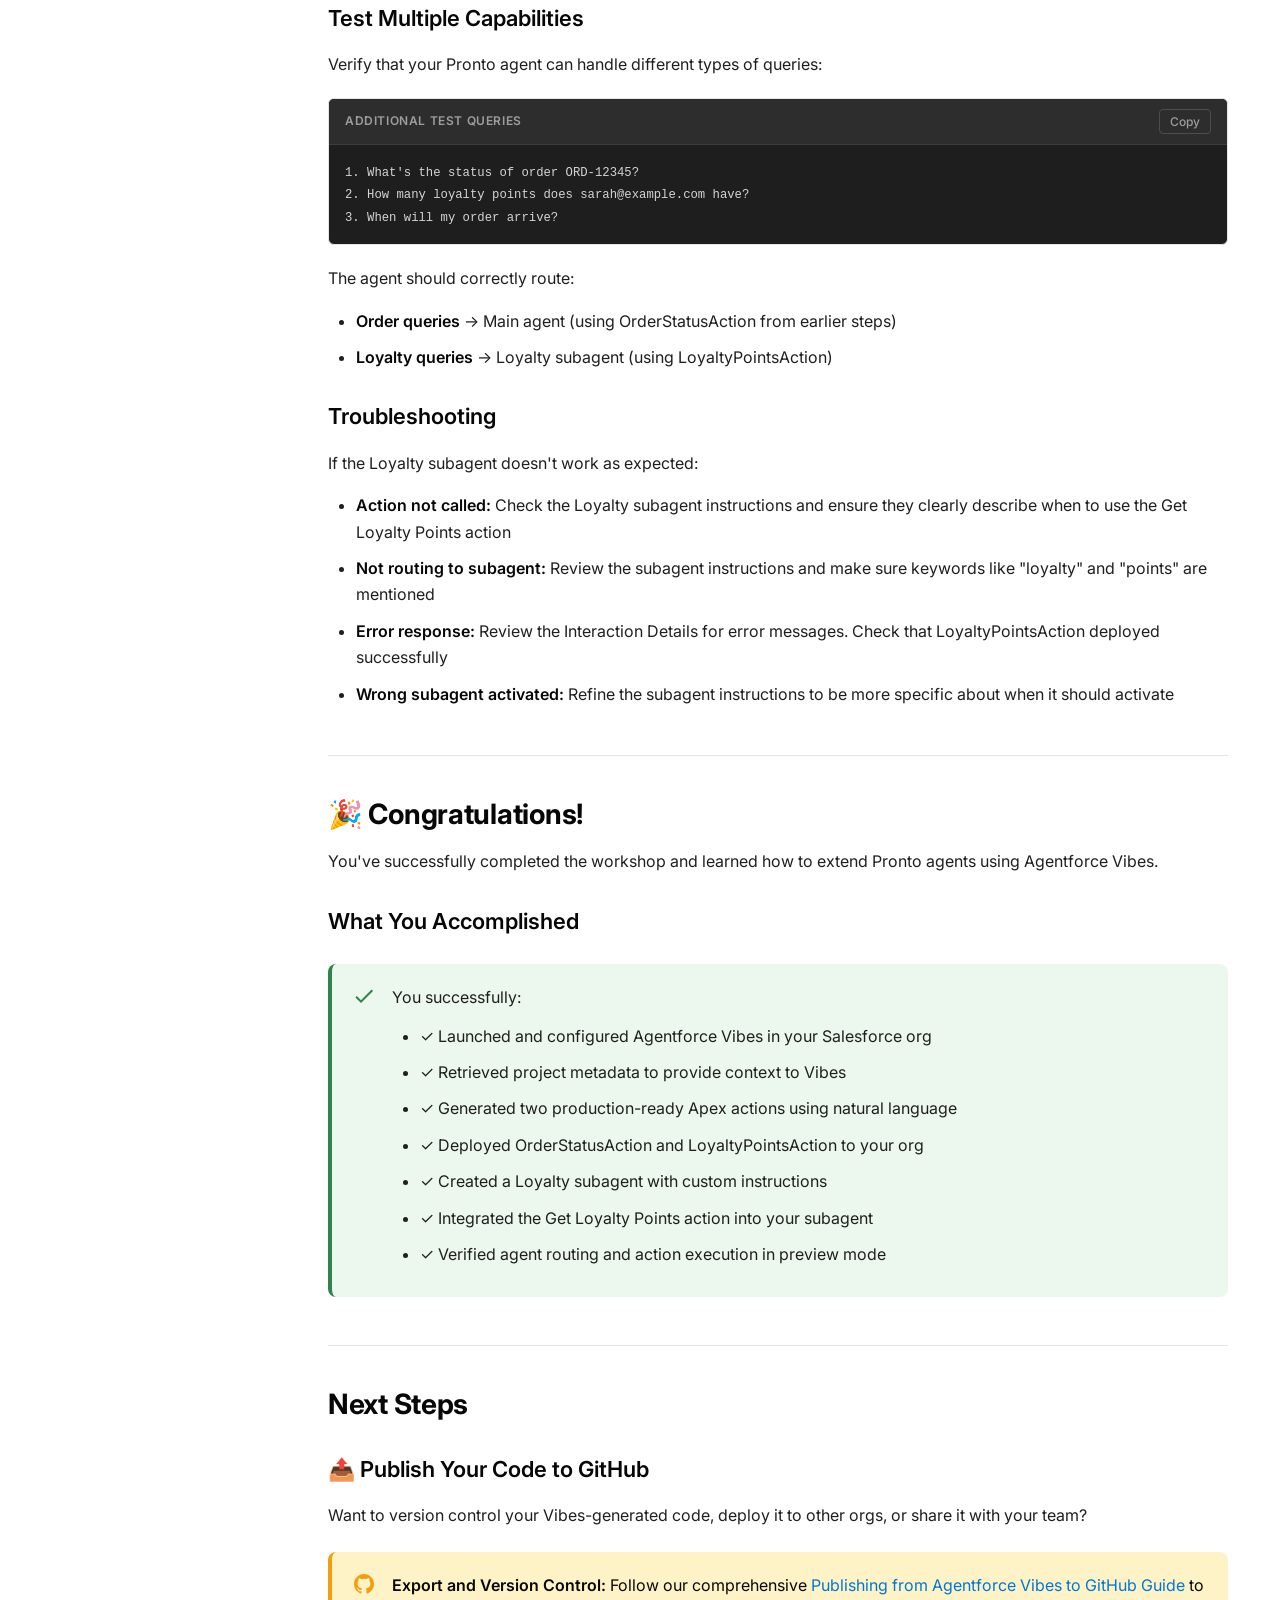
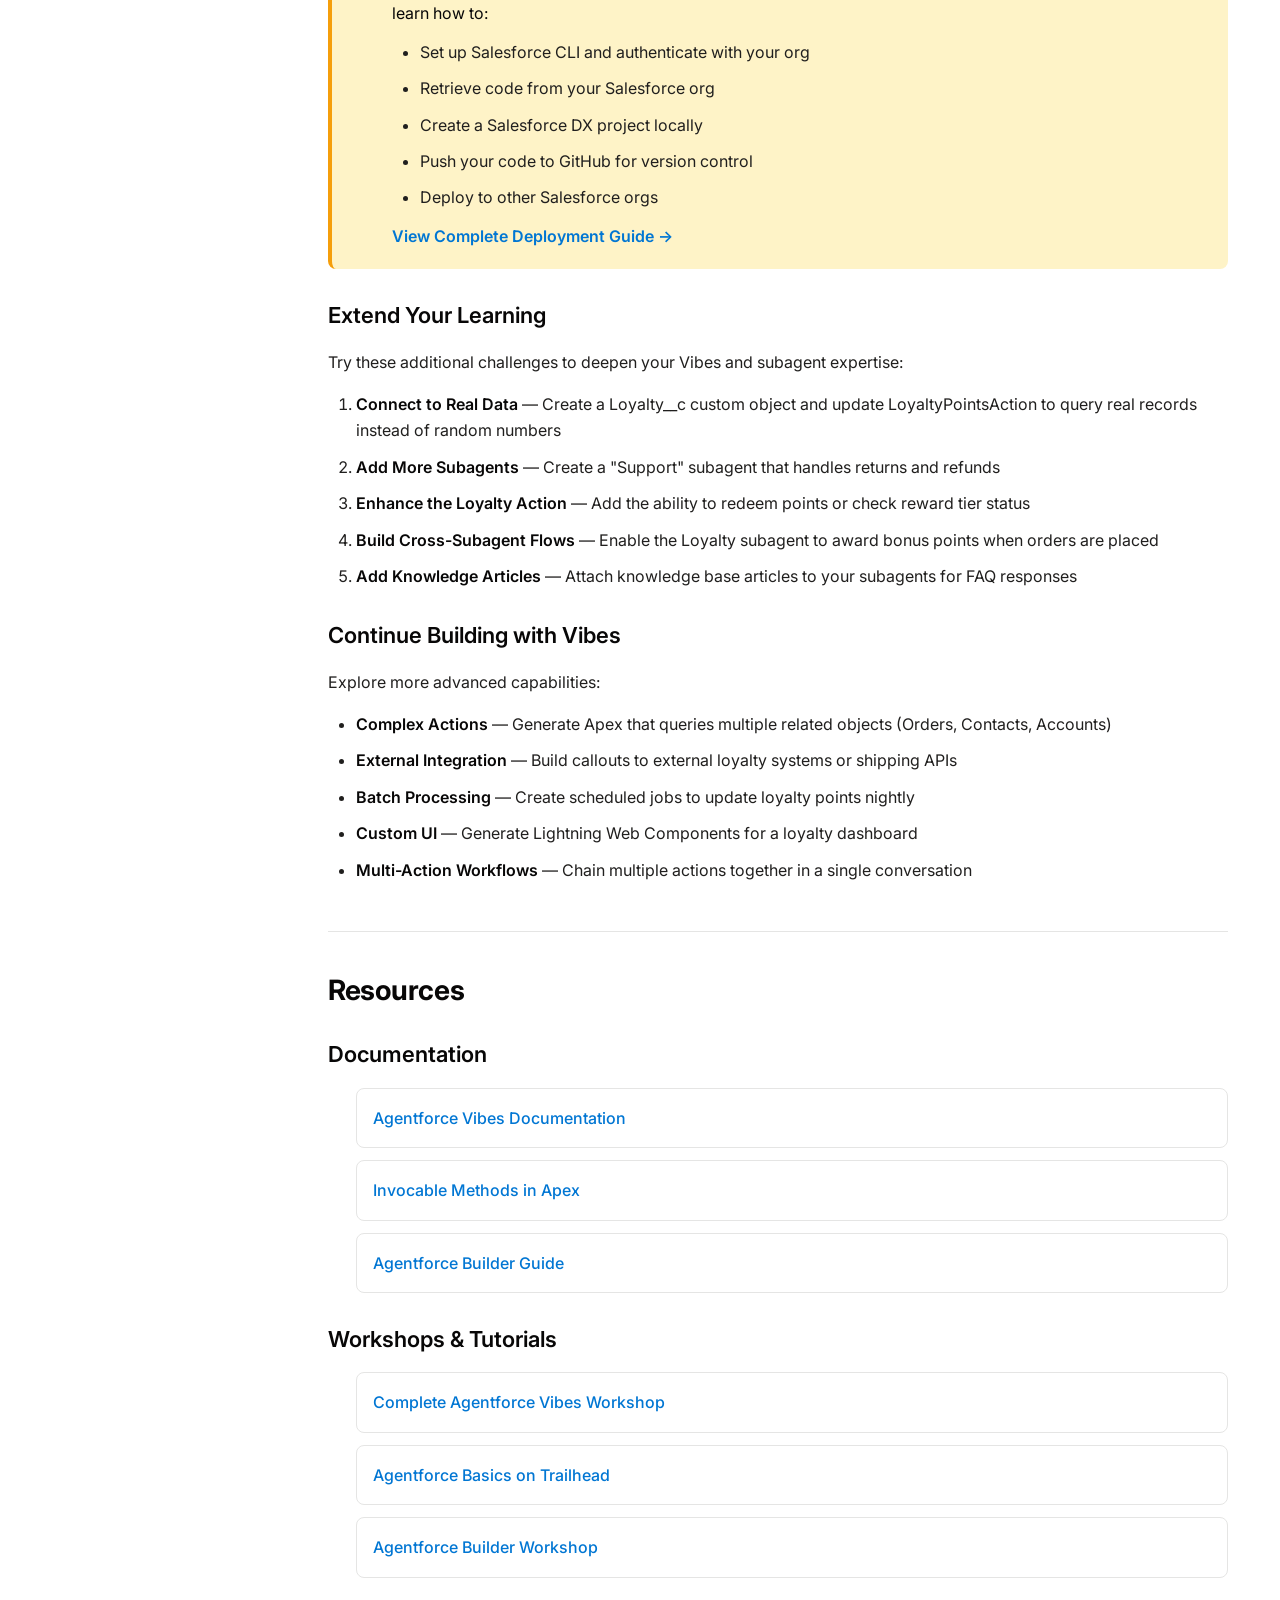
==== commit e78480b1: "Remove all OrderStatusAction content - workshop now focuses only on Loyalty subagent" ====
--- a/index.html
+++ b/index.html
@@ -56,12 +56,11 @@
                     </ul>
                 </div>
                 <div class="nav-group">
-                    <div class="nav-group-title">Configure Agent Actions</div>
+                    <div class="nav-group-title">Build Loyalty Subagent</div>
                     <ul class="nav-list">
-                        <li><a href="#step3" class="nav-item">3. Add Order Status Action</a></li>
-                        <li><a href="#step4" class="nav-item">4. Create Loyalty Subagent</a></li>
-                        <li><a href="#step5" class="nav-item">5. Add Loyalty Points Action</a></li>
-                        <li><a href="#step6" class="nav-item">6. Test the Subagent</a></li>
+                        <li><a href="#step3" class="nav-item">3. Create Loyalty Subagent</a></li>
+                        <li><a href="#step4" class="nav-item">4. Add Loyalty Points Action</a></li>
+                        <li><a href="#step5" class="nav-item">5. Test the Subagent</a></li>
                     </ul>
                 </div>
                 <div class="nav-group">
@@ -103,10 +102,10 @@
                 </ul>
 
                 <h3>What You'll Build</h3>
-                <p>Two complete features for your Pronto agent:</p>
+                <p>A complete Loyalty feature for your Pronto agent:</p>
                 <ul>
-                    <li><strong>Order Status Action</strong> — Look up order information and delivery dates</li>
                     <li><strong>Loyalty Subagent</strong> — A dedicated subagent with a custom action to retrieve customer loyalty points</li>
+                    <li><strong>LoyaltyPointsAction</strong> — An Apex class that simulates looking up customer loyalty points</li>
                 </ul>
 
                 <div class="info-grid">
@@ -134,7 +133,6 @@
                 <ul>
                     <li><strong>Salesforce Org Access</strong> — A Salesforce org with Agentforce enabled</li>
                     <li><strong>Pronto Agent</strong> — A configured Pronto agent (complete the core Agentforce Builder Workshop first)</li>
-                    <li><strong>Order Object</strong> — The <code>Order__c</code> custom object with fields: <code>Order_Number__c</code>, <code>Status__c</code>, and <code>Estimated_Delivery_Date__c</code> (used in Steps 3-4)</li>
                     <li><strong>System Permissions</strong> — Ability to create and deploy Apex classes, create subagents, and modify Agentforce agents</li>
                 </ul>
 
@@ -145,7 +143,7 @@
                         </svg>
                     </div>
                     <div class="callout-content">
-                        <strong>Note:</strong> The Order__c object is only needed for the Order Status action (Steps 3-4). The Loyalty subagent (Steps 5-7) doesn't require any custom objects — it uses a simulated points lookup for workshop simplicity.
+                        <strong>Note:</strong> This workshop doesn't require any custom objects. The Loyalty subagent uses a simulated points lookup for simplicity, so you can focus on learning Vibes and subagent creation.
                     </div>
                 </div>
             </section>
@@ -263,7 +261,7 @@
                         </svg>
                     </div>
                     <div class="callout-content">
-                        <strong>TIP:</strong> Both servers are required for complete functionality. The sobject-all server lets Vibes understand your custom objects like Order__c, while salesforce-api-context provides general Salesforce metadata access.
+                        <strong>TIP:</strong> Both servers are required for complete functionality. The sobject-all server lets Vibes understand your Salesforce objects, while salesforce-api-context provides general Salesforce metadata access.
                     </div>
                 </div>
 
@@ -340,40 +338,27 @@
                         <span class="code-label">Complete Workshop Plan</span>
                         <button class="copy-btn">Copy</button>
                     </div>
-                    <pre><code>I need to extend my Pronto agent with custom Apex actions and a new Loyalty subagent. Please create a plan for:
+                    <pre><code>I need to create a Loyalty subagent for my Pronto agent with a custom Apex action. Please create a plan for:
 
 1. Pull metadata from my org:
-   - Order__c custom object (with Order_Number__c, Status__c, Estimated_Delivery_Date__c fields)
    - Pronto_Service_Agent configuration
 
-2. Create OrderStatusAction Apex class:
-   - Invocable from Agentforce (@InvocableMethod)
-   - Input: order number (String)
-   - Query Order__c using Order_Number__c field
-   - Return: order status (Status__c) and estimated delivery date (Estimated_Delivery_Date__c) as Strings
-   - Include error handling for orders not found
-   - Create test class with 100% coverage
-   - Label the invocable method as "Get Order Status"
-
-3. Deploy OrderStatusAction to my org with test execution
-
-4. Create LoyaltyPointsAction Apex class:
+2. Create LoyaltyPointsAction Apex class:
    - Invocable from Agentforce (@InvocableMethod)
    - Input: customer email (String)
    - Return: random number of loyalty points between 100 and 10000 (Integer)
    - Label the invocable method as "Get Loyalty Points"
    - Create test class with 100% coverage
 
-5. Deploy LoyaltyPointsAction to my org with test execution
+3. Deploy LoyaltyPointsAction to my org with test execution
 
 After successful deployment, I'll manually:
-- Add "Get Order Status" action to the main Pronto agent
 - Create a Loyalty subagent in Agent Builder with:
   * Name: Loyalty
   * Description: "Specializes in customer loyalty program inquiries, including points balance lookups, rewards information, and program benefits. Routes queries about loyalty points, rewards redemption, and membership tiers."
   * Instructions: "You help customers with loyalty program questions. When a customer asks about their loyalty points balance, use the Get Loyalty Points action. Ask for their email address if they haven't provided it. Program details: Customers earn 1 point per dollar spent, 100 points = $1 off future orders. Be friendly and enthusiastic about helping customers with their rewards."
 - Add "Get Loyalty Points" action to the Loyalty subagent
-- Test routing between main agent and Loyalty subagent
+- Test the Loyalty subagent routing and action execution
 
 Please create a plan first, then I'll review it before you proceed.</code></pre>
                 </div>
@@ -410,11 +395,9 @@
                     </li>
                     <li><strong>Click the "Act" button</strong> to execute the plan — Vibes will now:
                         <ul>
-                            <li>Pull metadata from your org (Order__c and Pronto_Service_Agent)</li>
-                            <li>Generate the OrderStatusAction Apex class and test</li>
-                            <li>Deploy OrderStatusAction to your org</li>
+                            <li>Pull Pronto agent metadata from your org</li>
                             <li>Generate the LoyaltyPointsAction Apex class and test</li>
-                            <li>Deploy LoyaltyPointsAction to your org</li>
+                            <li>Deploy LoyaltyPointsAction to your org with test execution</li>
                         </ul>
                     </li>
                 </ol>
@@ -439,12 +422,12 @@
                     <div class="callout-content">
                         <strong>Plan Execution Complete!</strong> Vibes has now:
                         <ul style="margin-top: 0.5rem; margin-bottom: 0;">
-                            <li>✓ Retrieved metadata from your org</li>
-                            <li>✓ Generated OrderStatusAction and LoyaltyPointsAction with test coverage</li>
-                            <li>✓ Deployed both Apex classes to your Salesforce org</li>
+                            <li>✓ Retrieved Pronto agent metadata from your org</li>
+                            <li>✓ Generated LoyaltyPointsAction Apex class with test coverage</li>
+                            <li>✓ Deployed the Apex class to your Salesforce org</li>
                             <li>✓ Verified successful deployment and test execution</li>
                         </ul>
-                        <p style="margin-top: 0.75rem; margin-bottom: 0;">You're now ready to configure the actions in Agent Builder!</p>
+                        <p style="margin-top: 0.75rem; margin-bottom: 0;">You're now ready to create the Loyalty subagent in Agent Builder!</p>
                     </div>
                 </div>
             </section>
@@ -452,45 +435,6 @@
             <section id="step3" class="content-section">
                 <div class="step-header">
                     <span class="step-number">3</span>
-                    <h2>Add Order Status Action to Pronto</h2>
-                </div>
-
-                <h3>Configure the Action in Agent Builder</h3>
-                <p>Now that the OrderStatusAction Apex class is deployed, add it to your Pronto agent.</p>
-
-                <ol class="step-list">
-                    <li>Navigate to <strong>Setup</strong> in your Salesforce org</li>
-                    <li>Search for <strong>Agentforce Agents</strong> in Quick Find</li>
-                    <li>Click on your <strong>Pronto Agent</strong> to open it</li>
-                    <li>Click the <strong>Actions</strong> tab</li>
-                    <li>Click <strong>New Action</strong></li>
-                    <li>Select <strong>Apex</strong> as the action type</li>
-                    <li>Search for and select <strong>OrderStatusAction</strong></li>
-                    <li>Verify the action configuration:
-                        <ul>
-                            <li><strong>Action Label:</strong> Get Order Status</li>
-                            <li><strong>Input:</strong> Order Number (String)</li>
-                            <li><strong>Outputs:</strong> Order Status (String), Estimated Delivery Date (String)</li>
-                        </ul>
-                    </li>
-                    <li>Click <strong>Finish</strong> or <strong>Save</strong></li>
-                </ol>
-
-                <div class="callout callout-info">
-                    <div class="callout-icon">
-                        <svg width="20" height="20" viewBox="0 0 20 20" fill="currentColor">
-                            <path fill-rule="evenodd" d="M18 10a8 8 0 11-16 0 8 8 0 0116 0zm-7-4a1 1 0 11-2 0 1 1 0 012 0zM9 9a1 1 0 000 2v3a1 1 0 001 1h1a1 1 0 100-2v-3a1 1 0 00-1-1H9z" clip-rule="evenodd"/>
-                        </svg>
-                    </div>
-                    <div class="callout-content">
-                        <strong>TIP:</strong> The action label "Get Order Status" is what the agent will see when deciding which action to use. The <code>@InvocableMethod</code> label in your Apex class determines this display name.
-                    </div>
-                </div>
-            </section>
-
-            <section id="step4" class="content-section">
-                <div class="step-header">
-                    <span class="step-number">4</span>
                     <h2>Create a Loyalty Subagent</h2>
                 </div>
 
@@ -574,9 +518,9 @@
                 </div>
             </section>
 
-            <section id="step5" class="content-section">
+            <section id="step4" class="content-section">
                 <div class="step-header">
-                    <span class="step-number">5</span>
+                    <span class="step-number">4</span>
                     <h2>Add Loyalty Points Action</h2>
                 </div>
 
@@ -613,9 +557,9 @@
                 </div>
             </section>
 
-            <section id="step6" class="content-section">
+            <section id="step5" class="content-section">
                 <div class="step-header">
-                    <span class="step-number">6</span>
+                    <span class="step-number">5</span>
                     <h2>Test the Loyalty Subagent</h2>
                 </div>
 
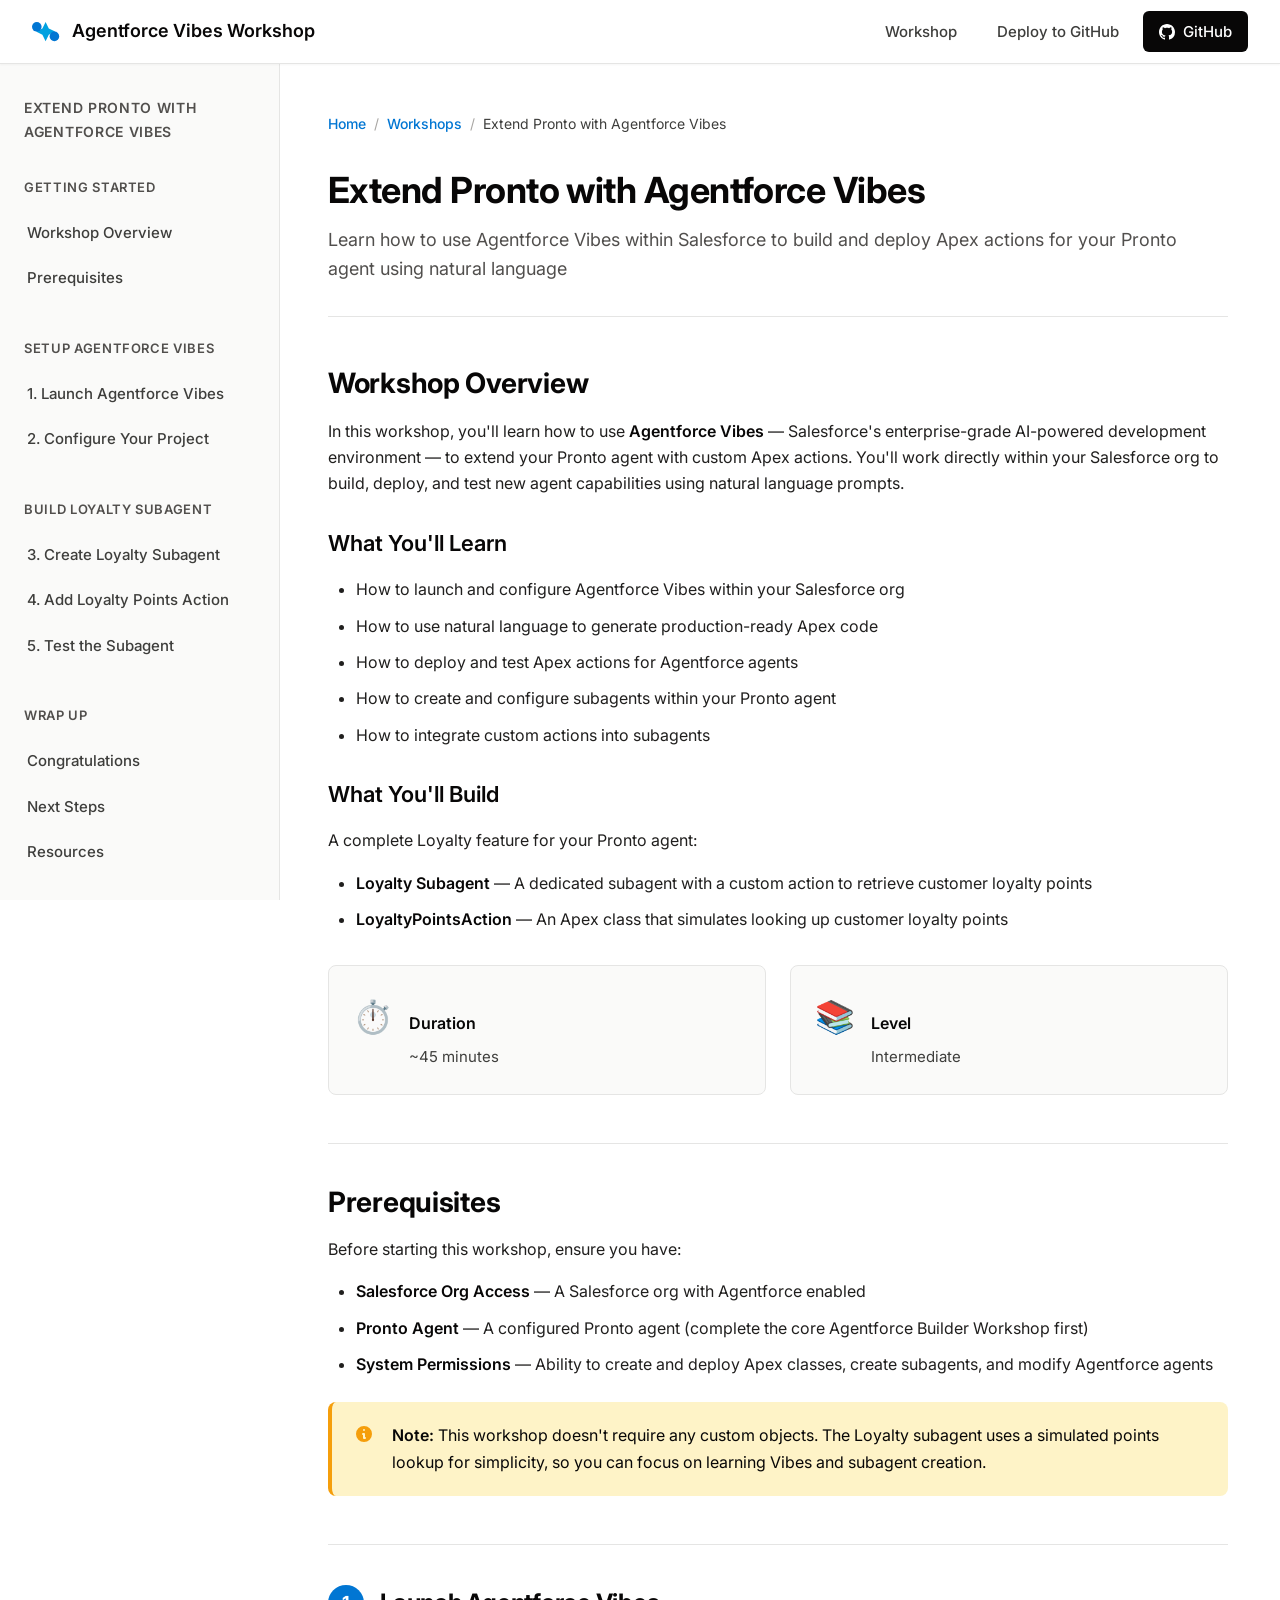
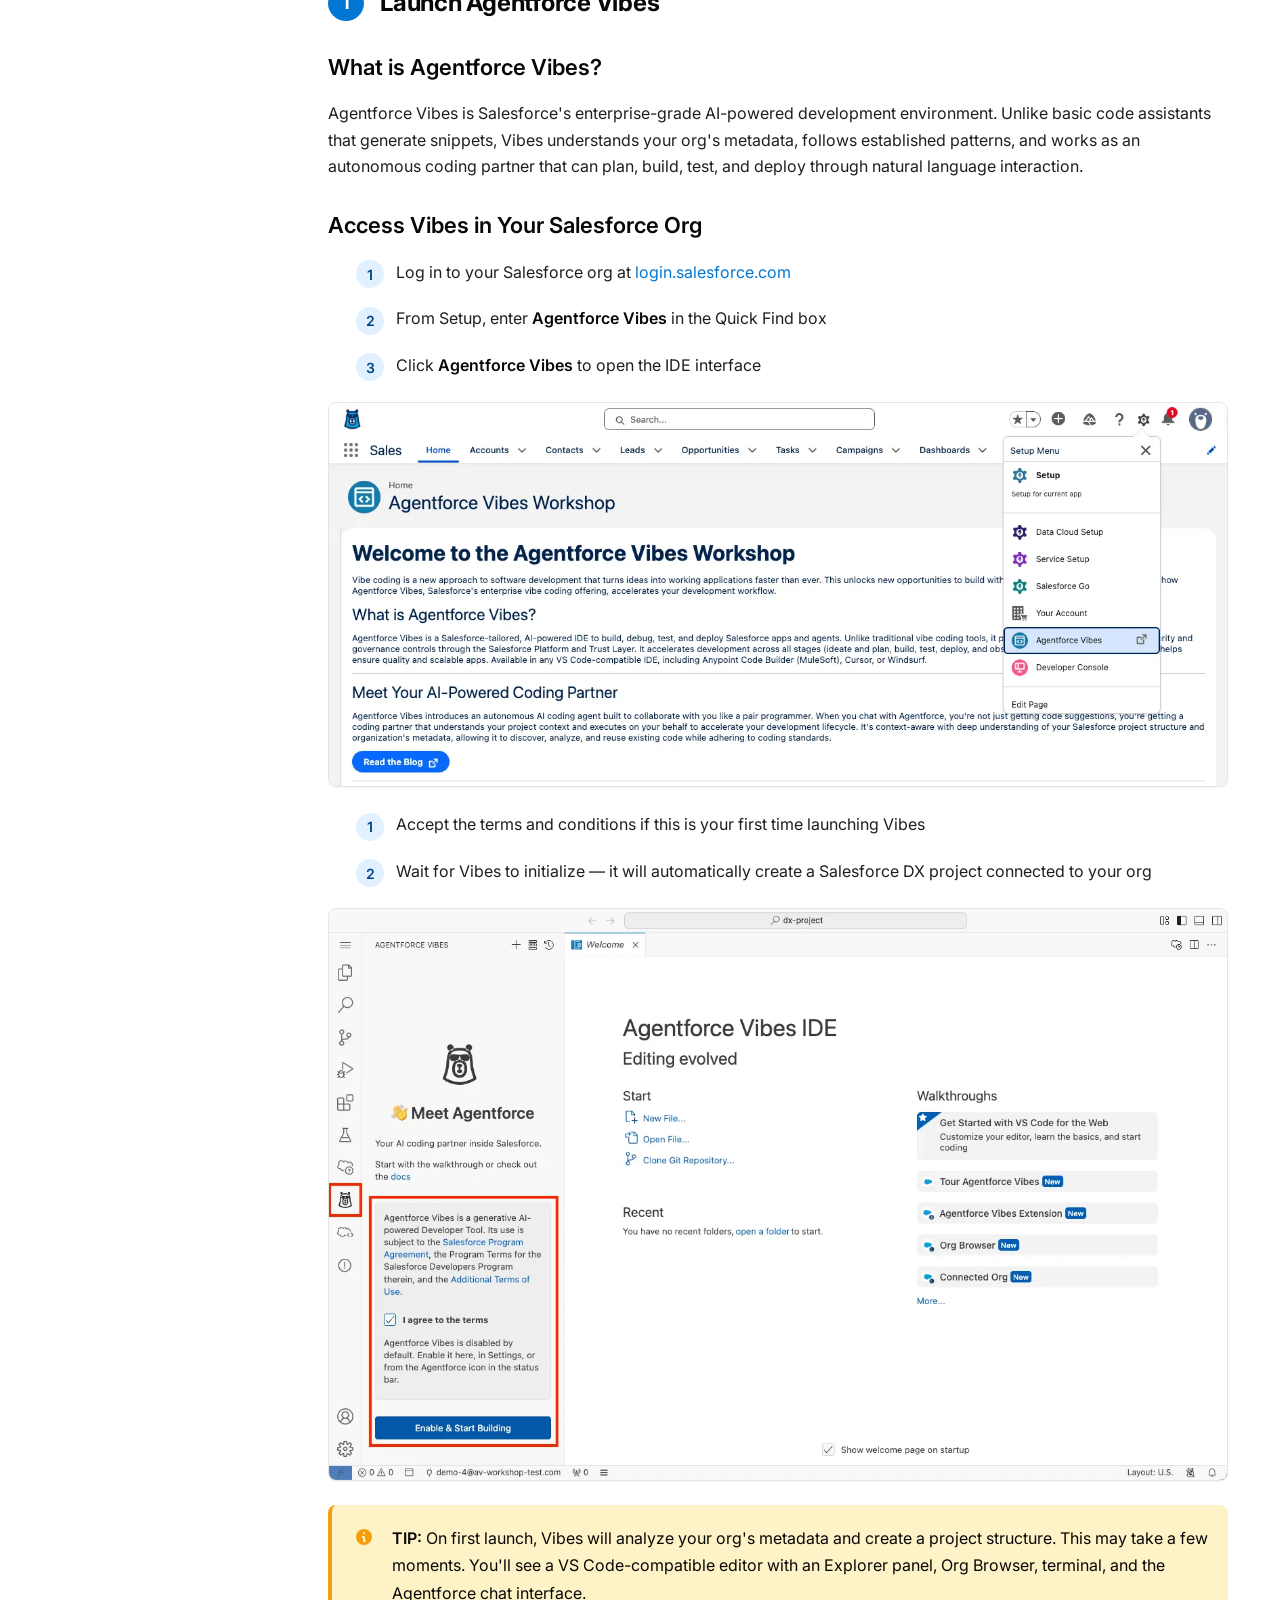
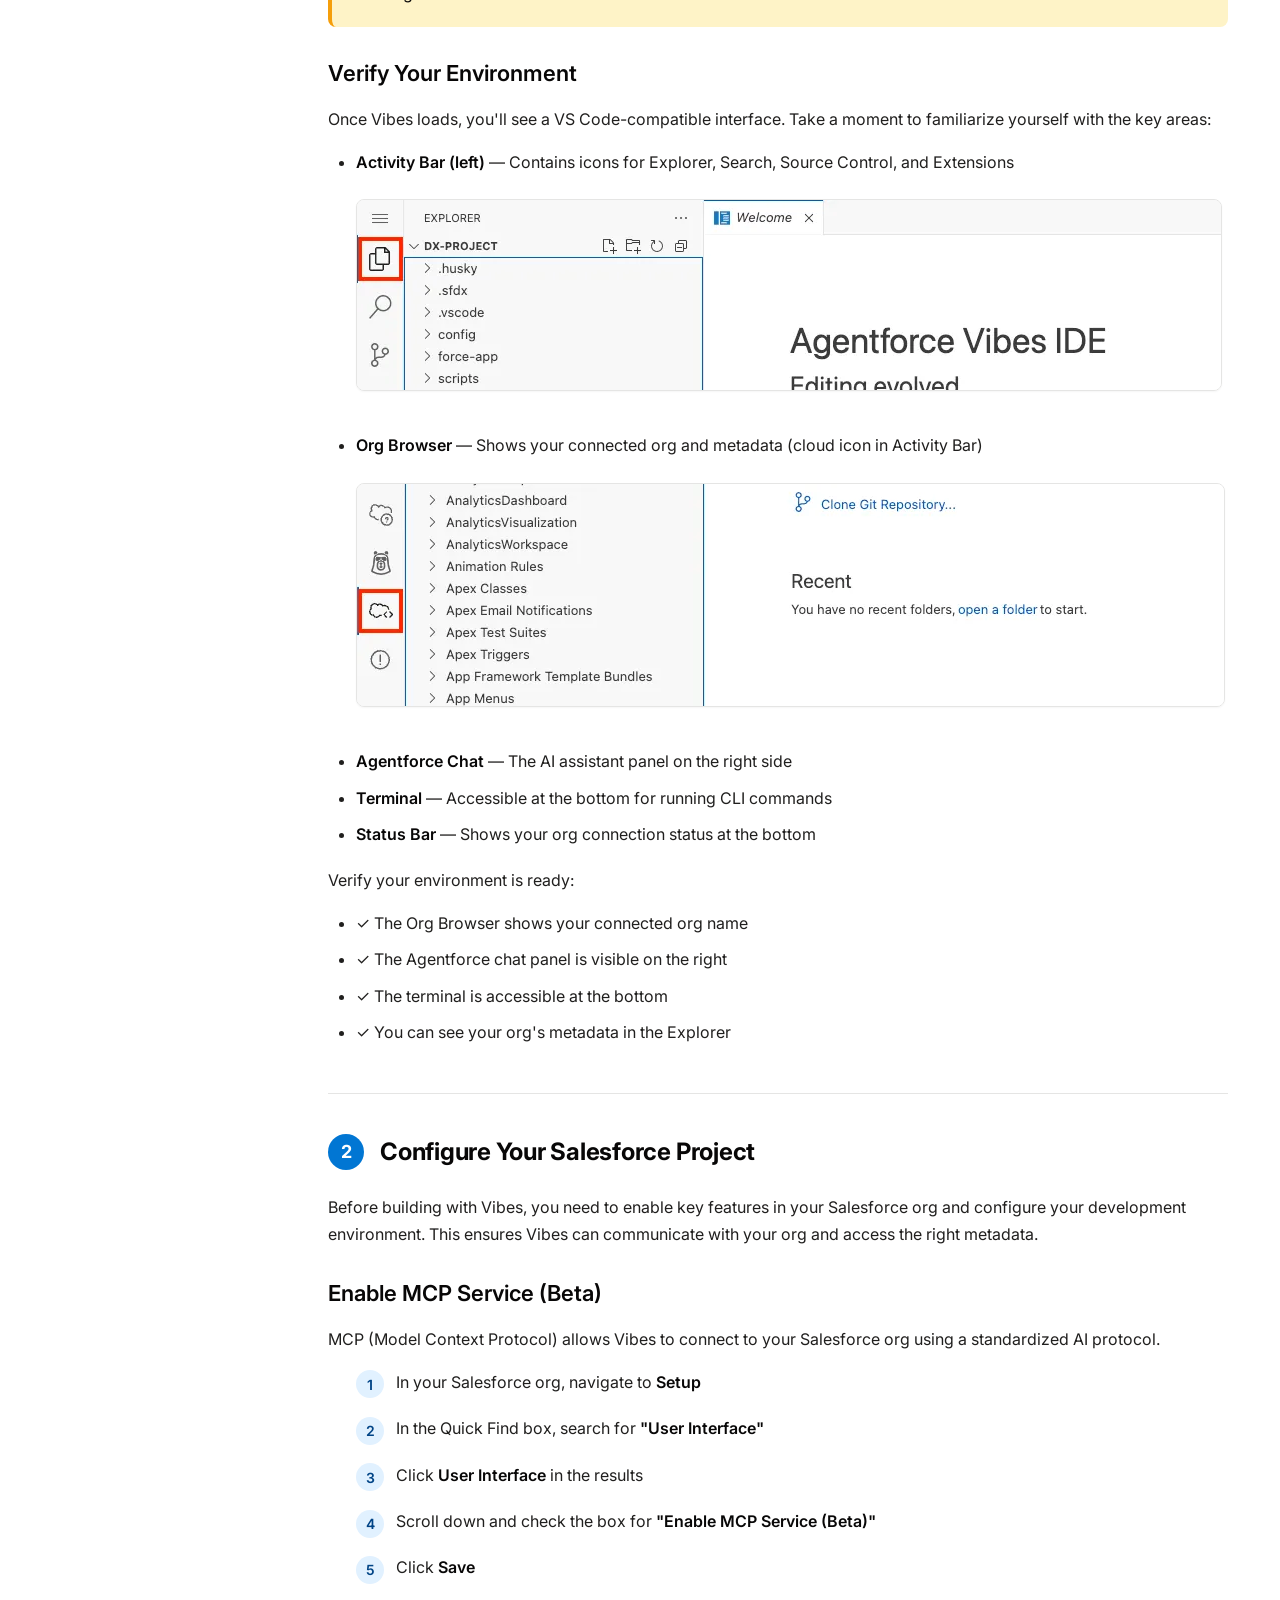
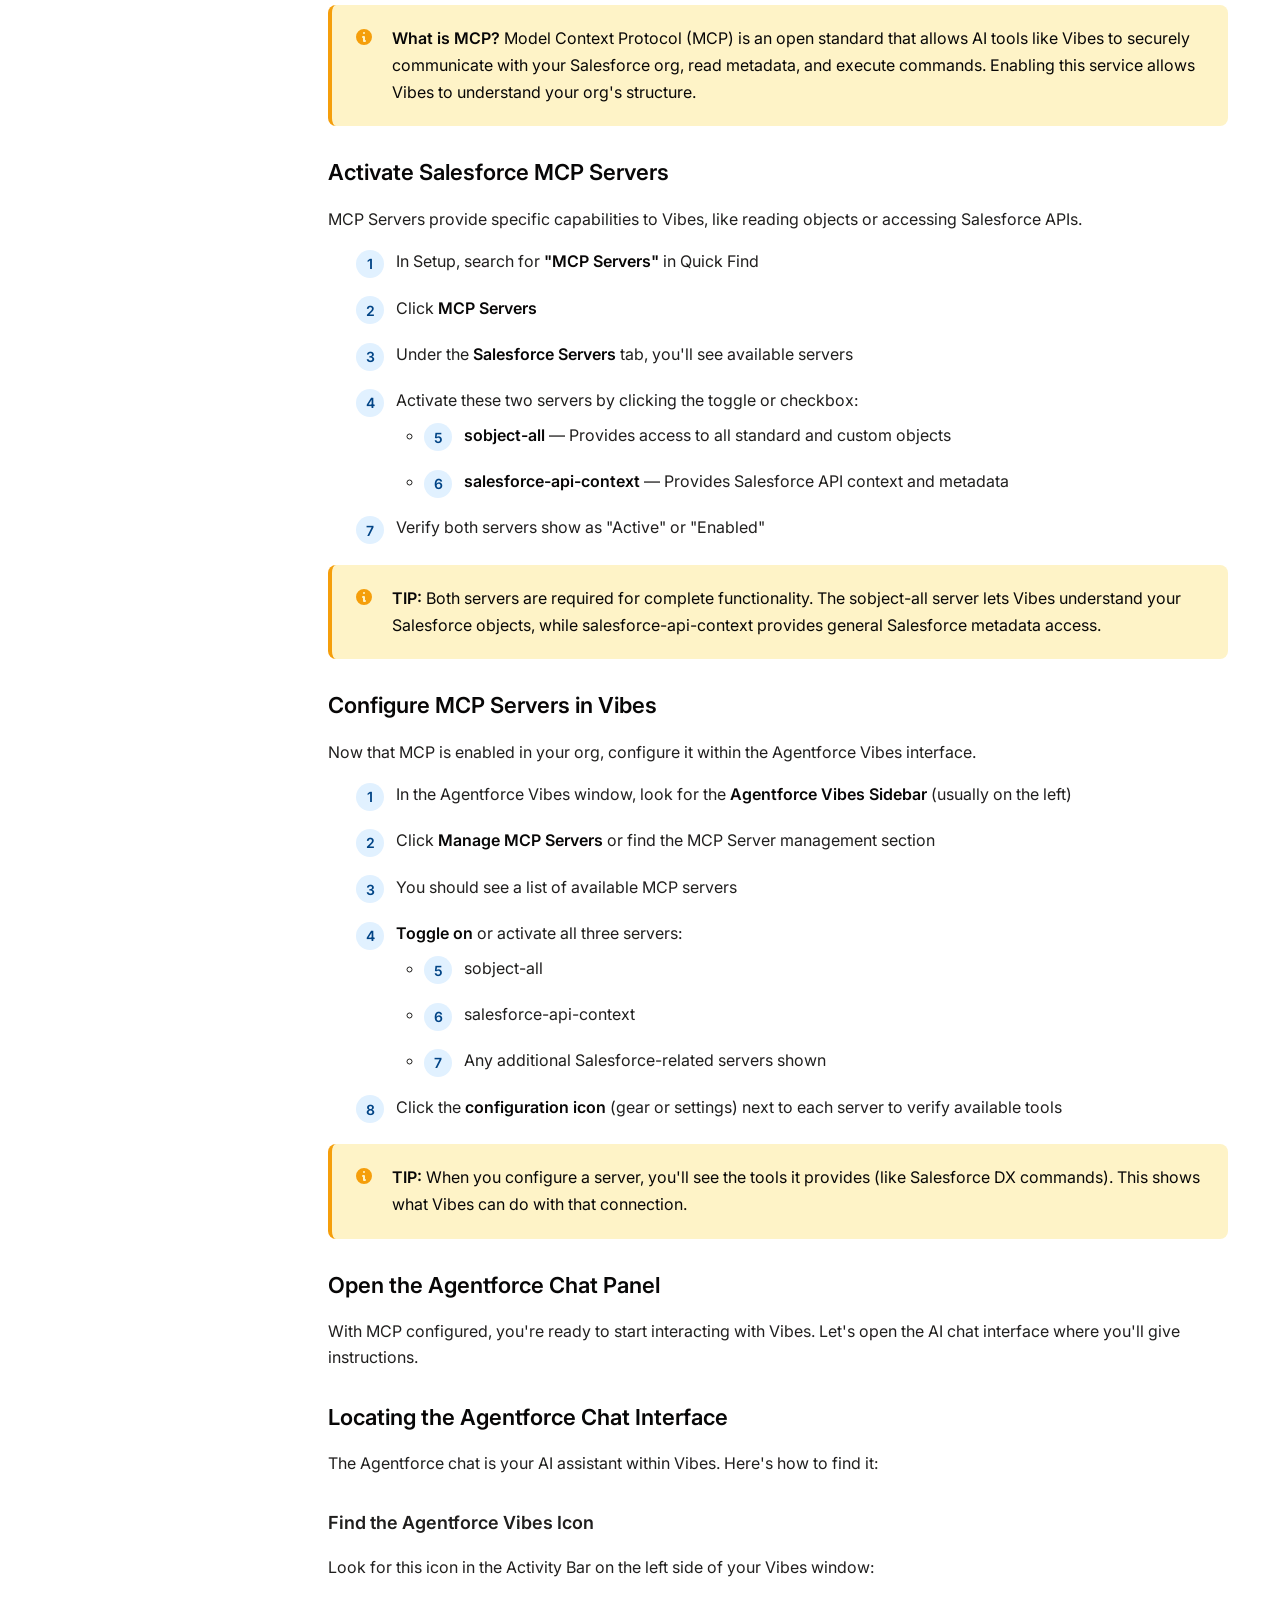
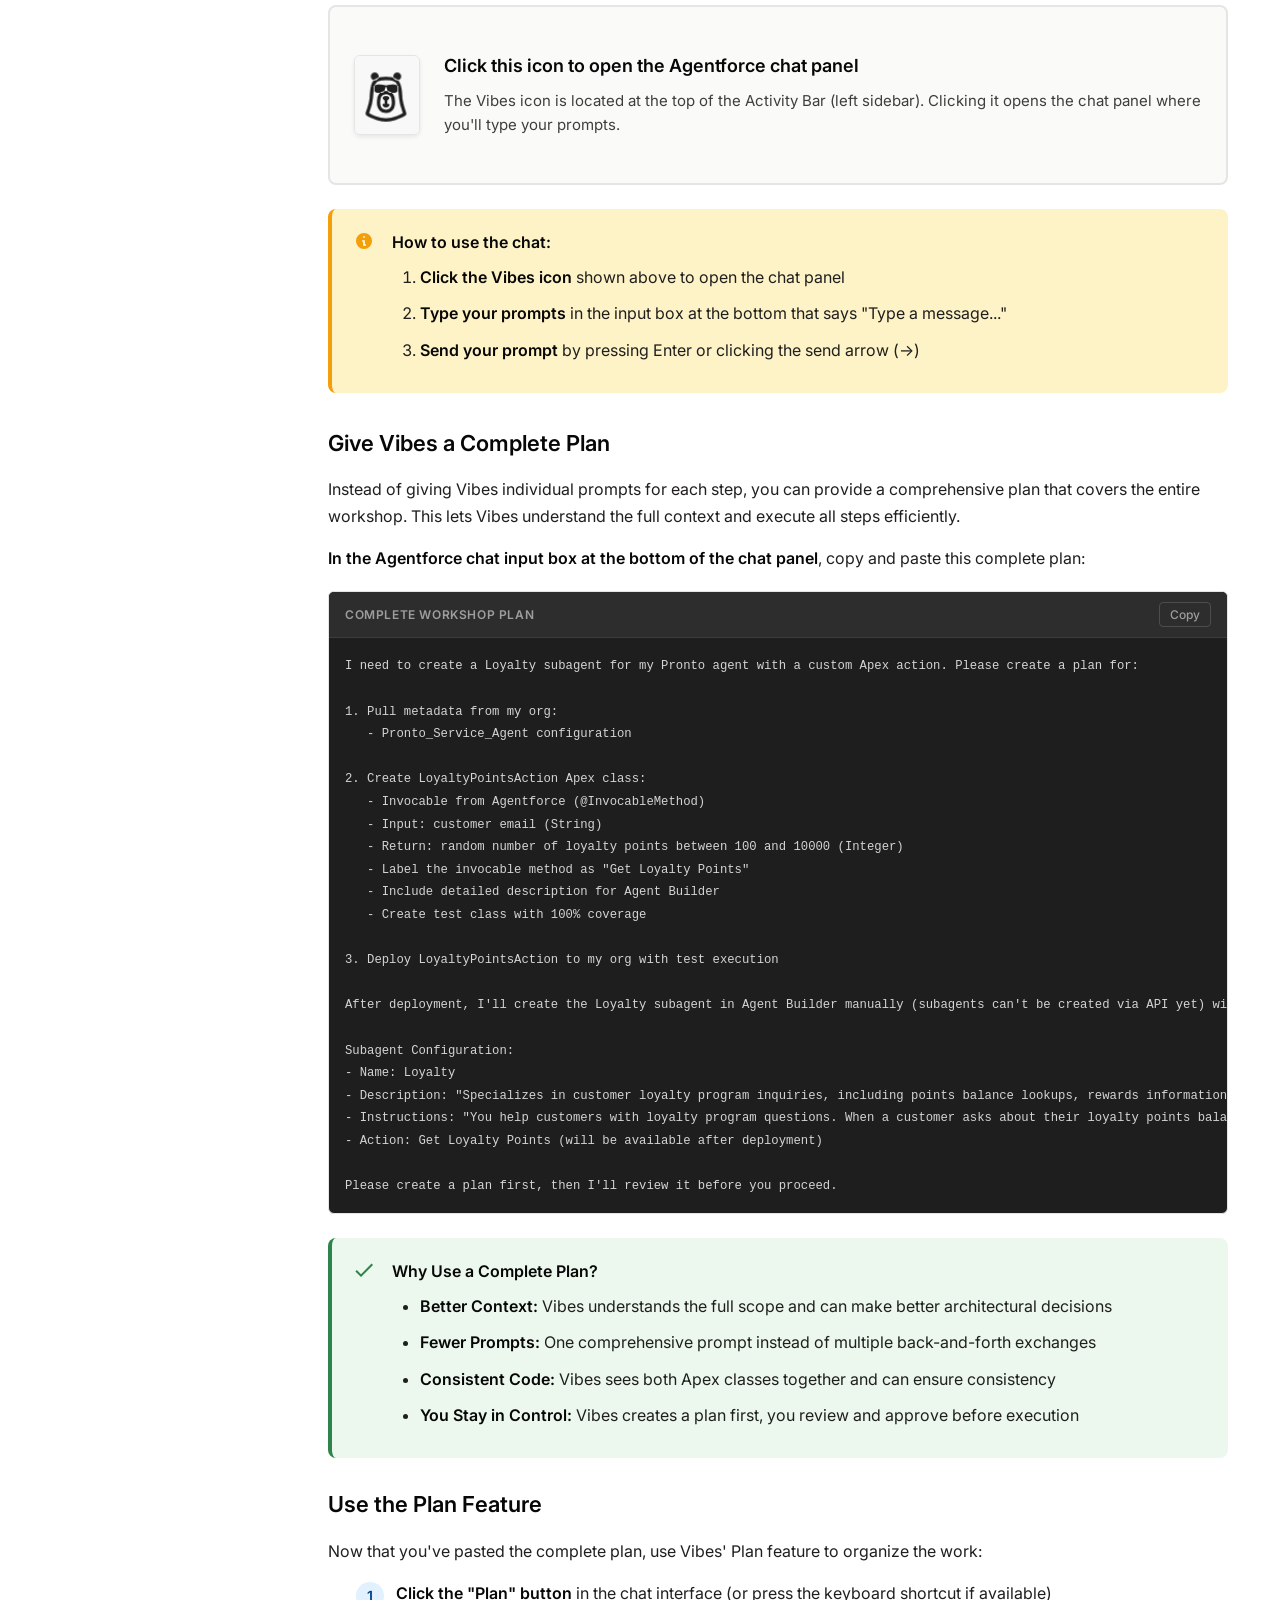
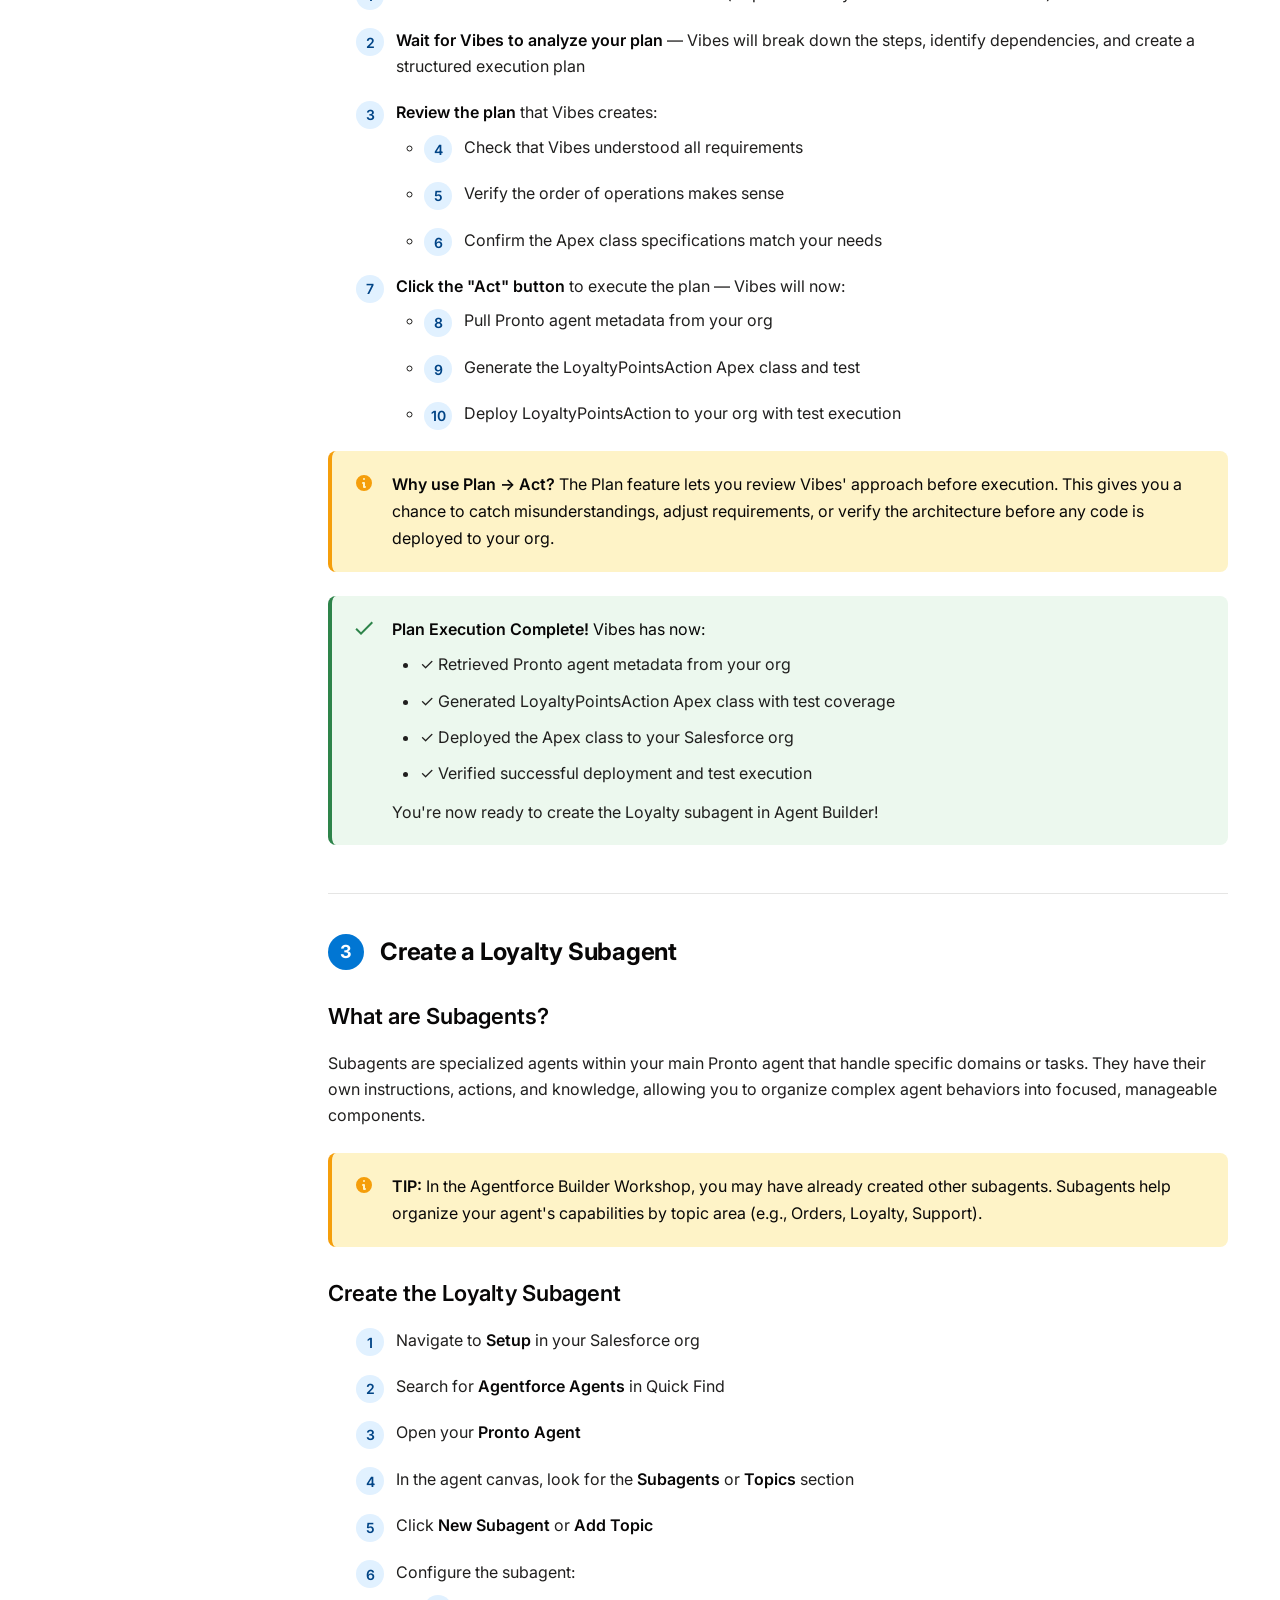
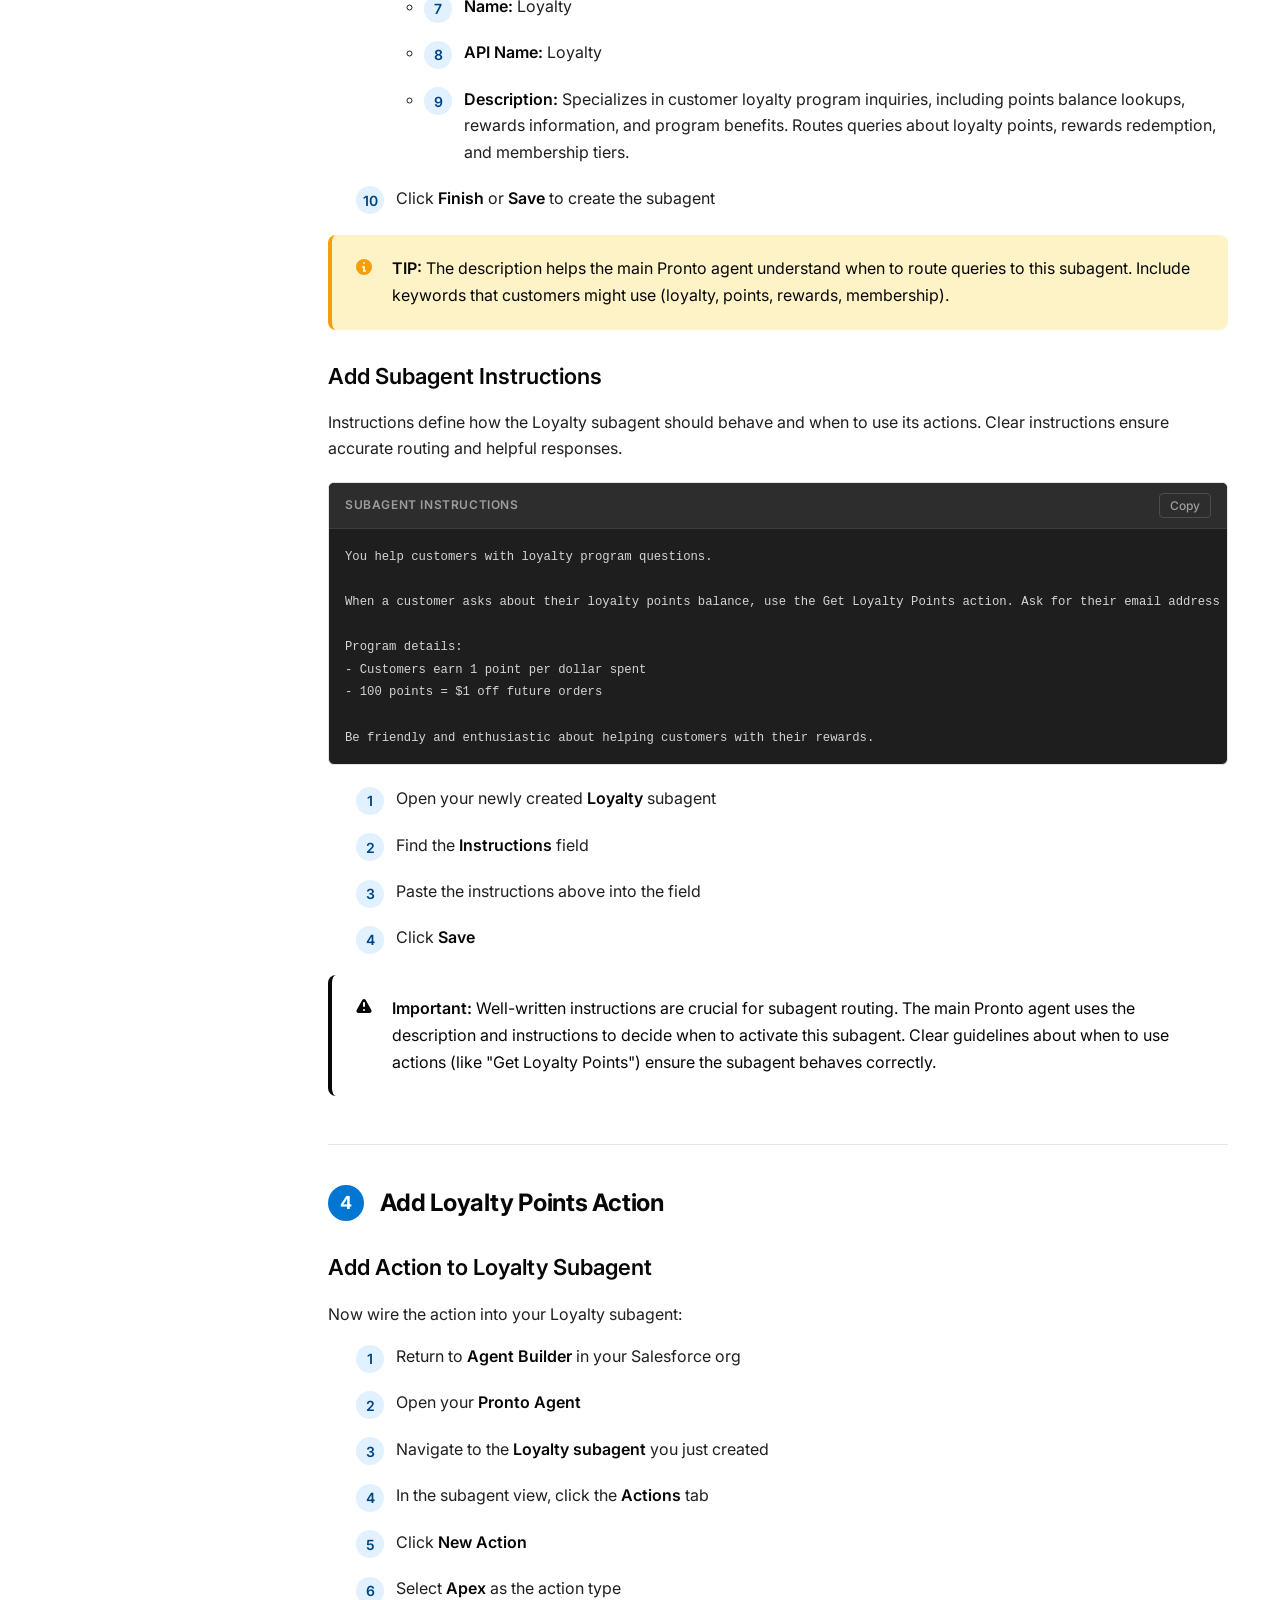
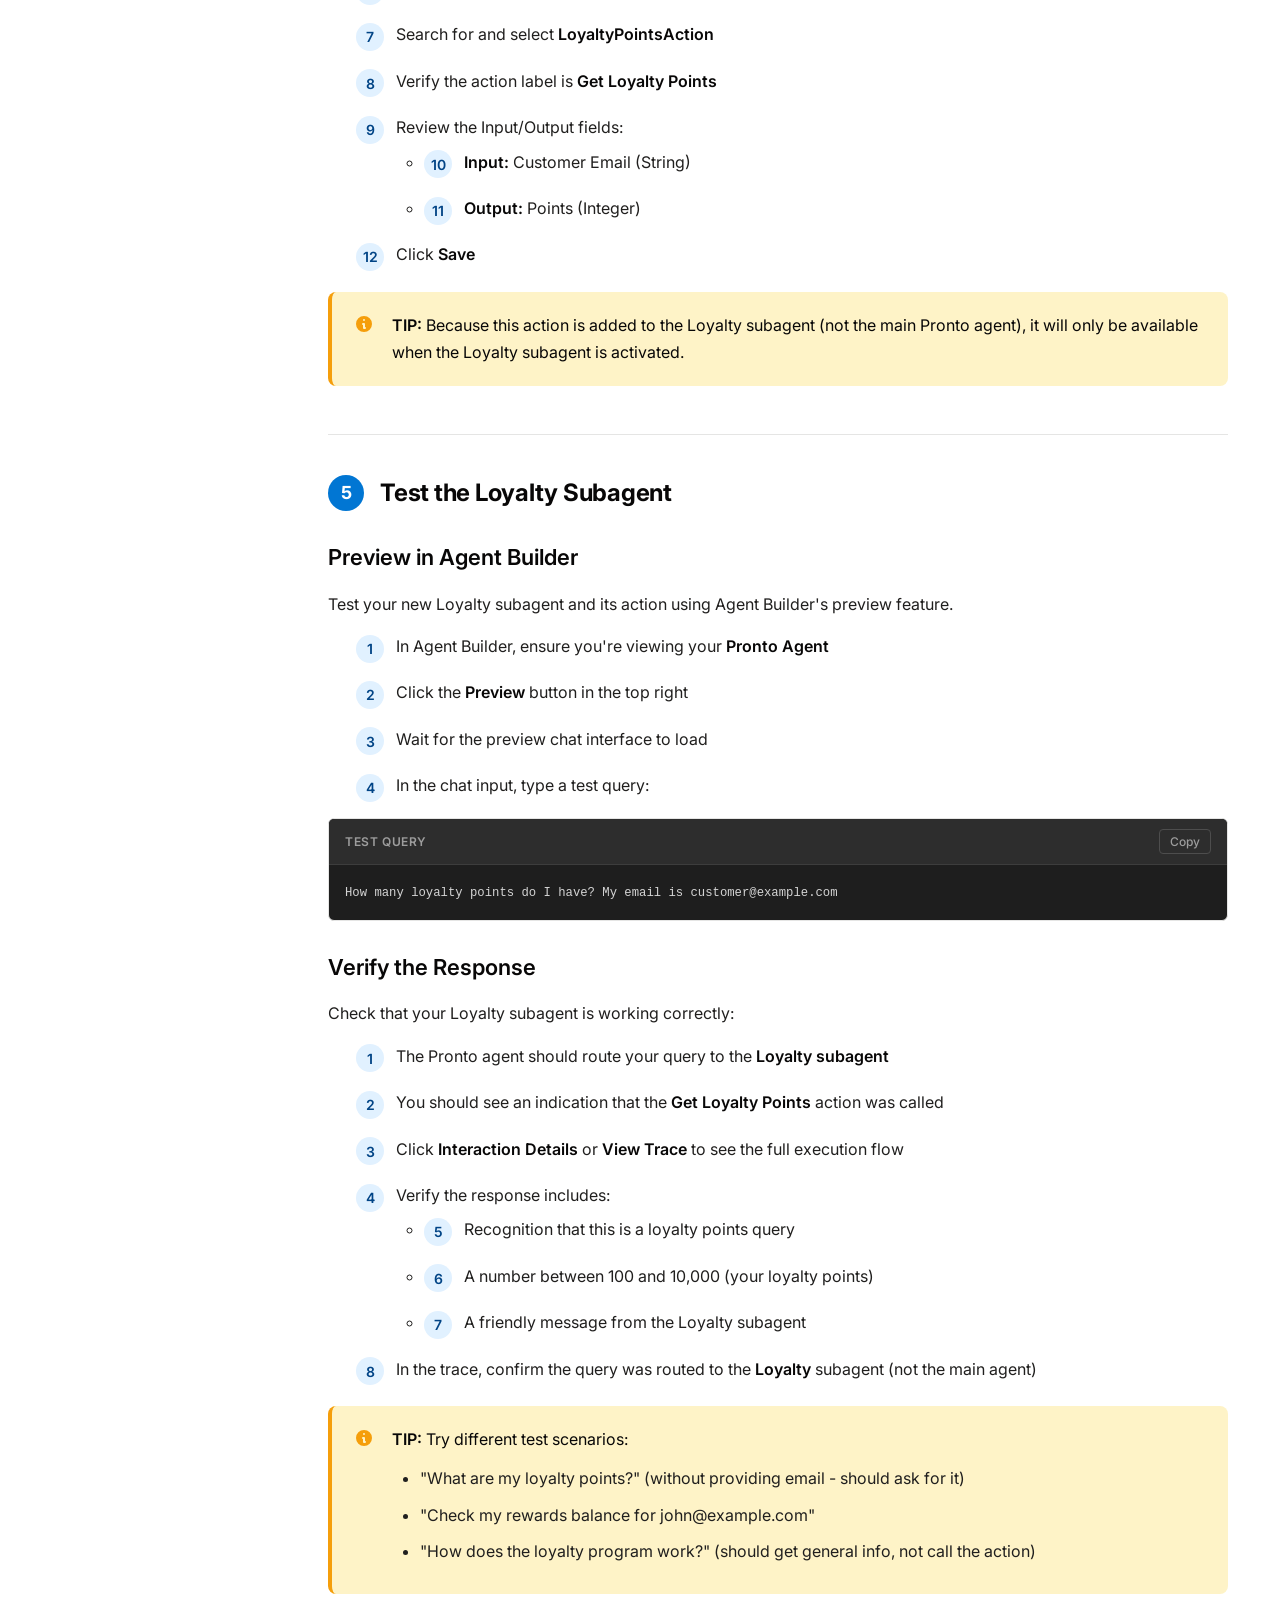
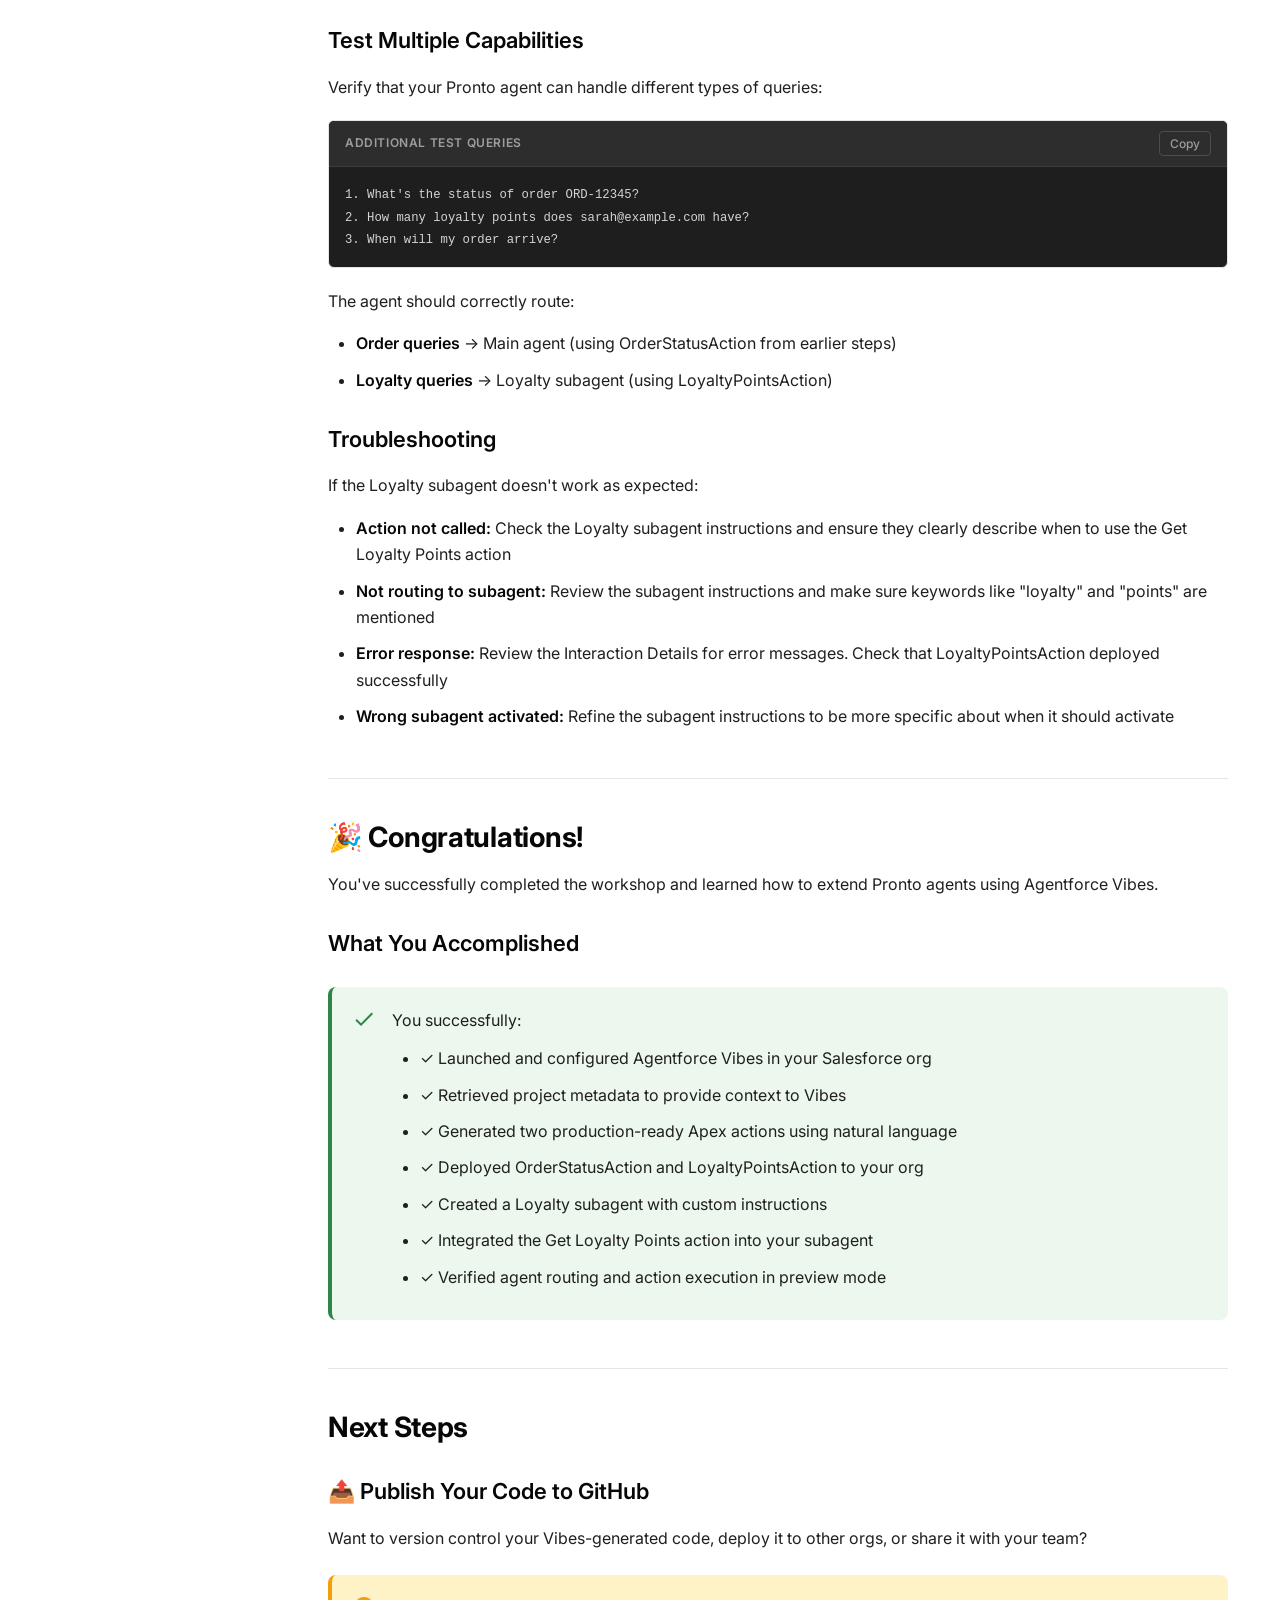
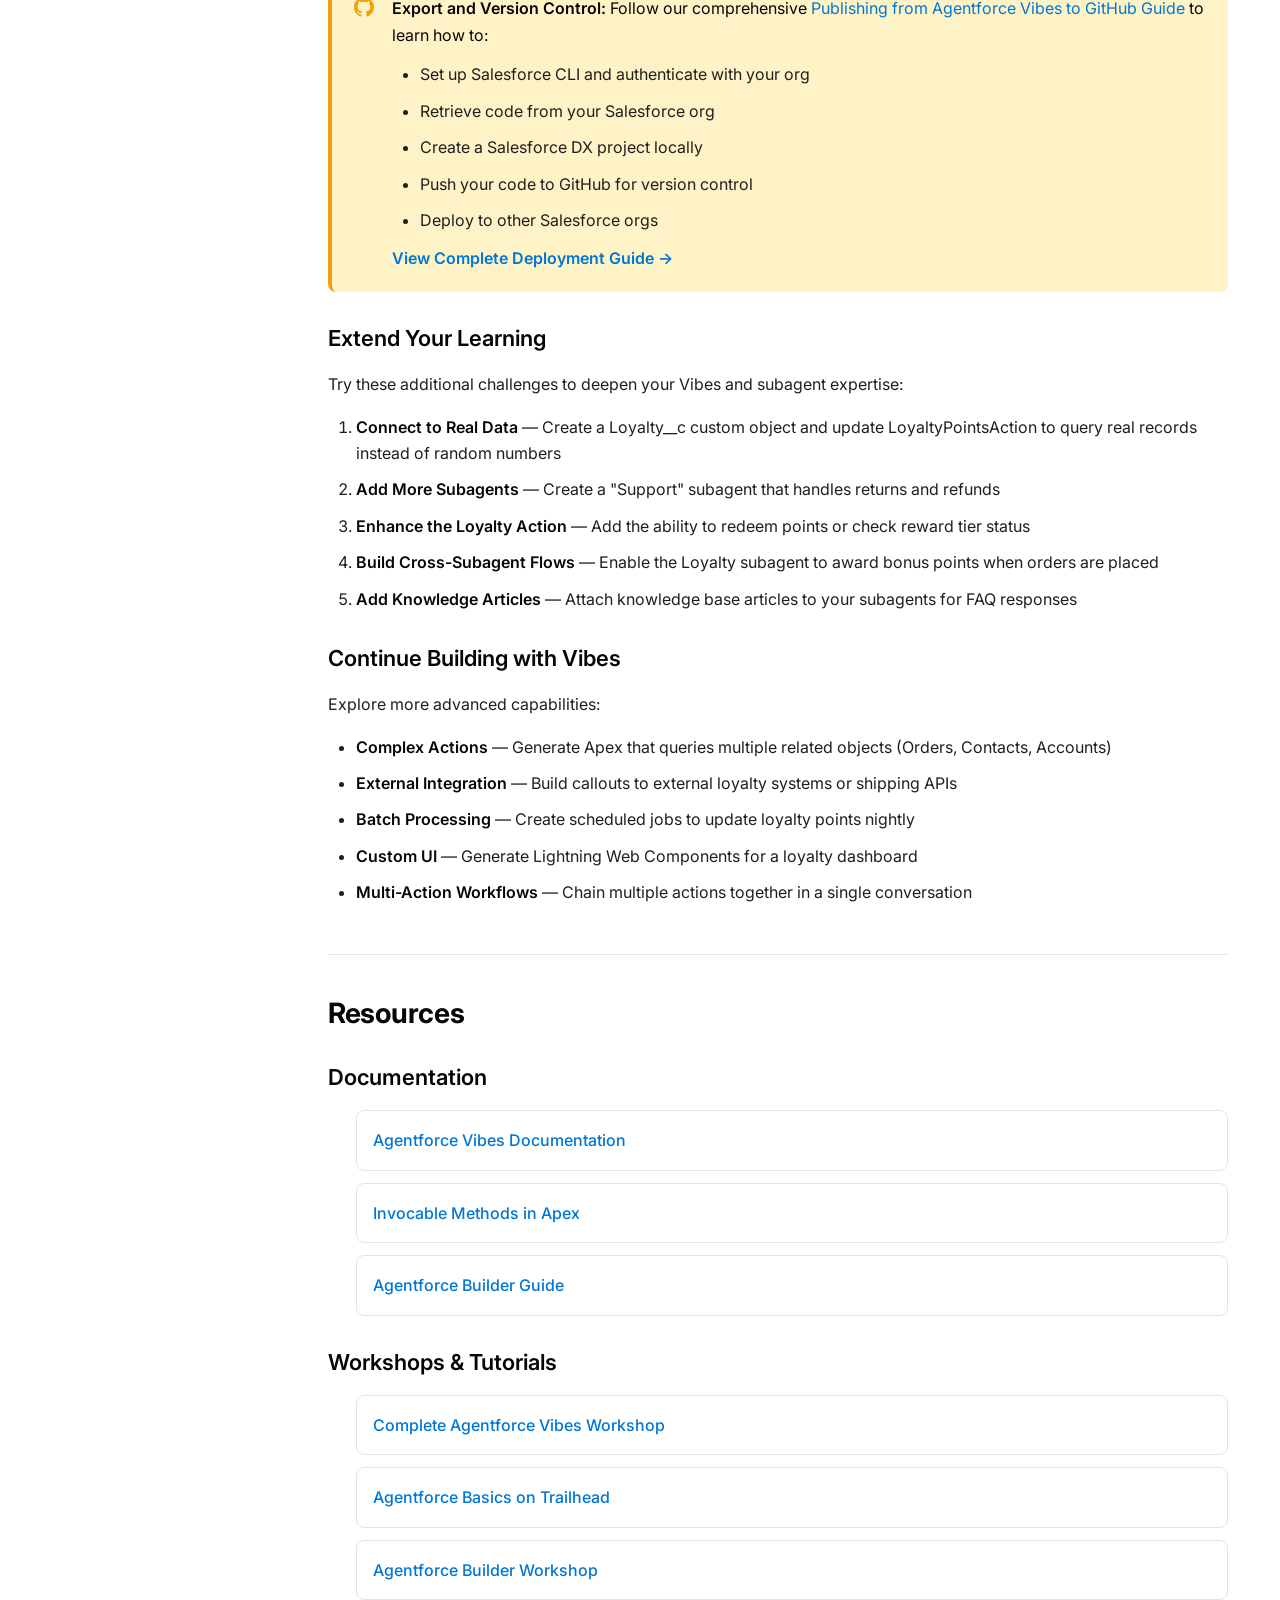
==== commit e8fe4e37: "Clarify that subagent creation is manual (not via API)" ====
--- a/index.html
+++ b/index.html
@@ -348,17 +348,18 @@
    - Input: customer email (String)
    - Return: random number of loyalty points between 100 and 10000 (Integer)
    - Label the invocable method as "Get Loyalty Points"
+   - Include detailed description for Agent Builder
    - Create test class with 100% coverage
 
 3. Deploy LoyaltyPointsAction to my org with test execution
 
-After successful deployment, I'll manually:
-- Create a Loyalty subagent in Agent Builder with:
-  * Name: Loyalty
-  * Description: "Specializes in customer loyalty program inquiries, including points balance lookups, rewards information, and program benefits. Routes queries about loyalty points, rewards redemption, and membership tiers."
-  * Instructions: "You help customers with loyalty program questions. When a customer asks about their loyalty points balance, use the Get Loyalty Points action. Ask for their email address if they haven't provided it. Program details: Customers earn 1 point per dollar spent, 100 points = $1 off future orders. Be friendly and enthusiastic about helping customers with their rewards."
-- Add "Get Loyalty Points" action to the Loyalty subagent
-- Test the Loyalty subagent routing and action execution
+After deployment, I'll create the Loyalty subagent in Agent Builder manually (subagents can't be created via API yet) with these details:
+
+Subagent Configuration:
+- Name: Loyalty
+- Description: "Specializes in customer loyalty program inquiries, including points balance lookups, rewards information, and program benefits. Routes queries about loyalty points, rewards redemption, and membership tiers."
+- Instructions: "You help customers with loyalty program questions. When a customer asks about their loyalty points balance, use the Get Loyalty Points action. Ask for their email address if they haven't provided it. Program details: Customers earn 1 point per dollar spent, 100 points = $1 off future orders. Be friendly and enthusiastic about helping customers with their rewards."
+- Action: Get Loyalty Points (will be available after deployment)
 
 Please create a plan first, then I'll review it before you proceed.</code></pre>
                 </div>
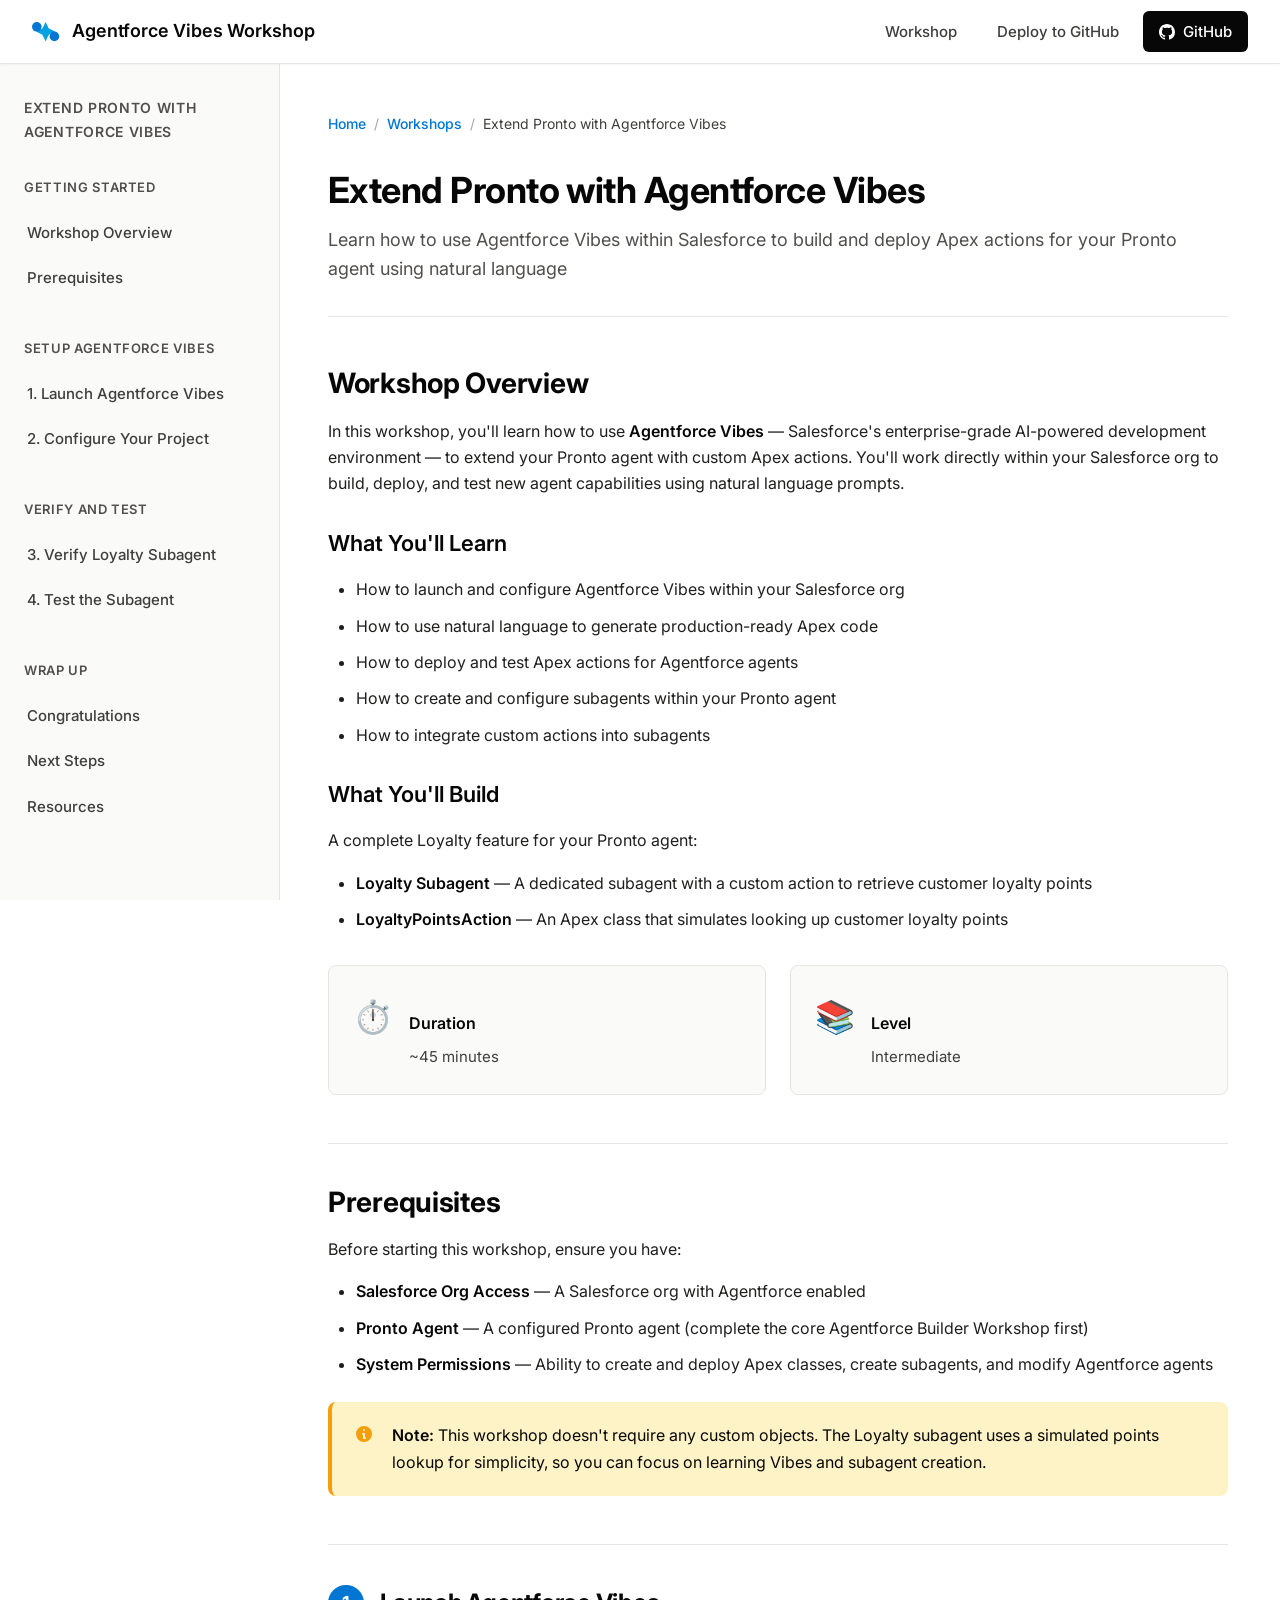
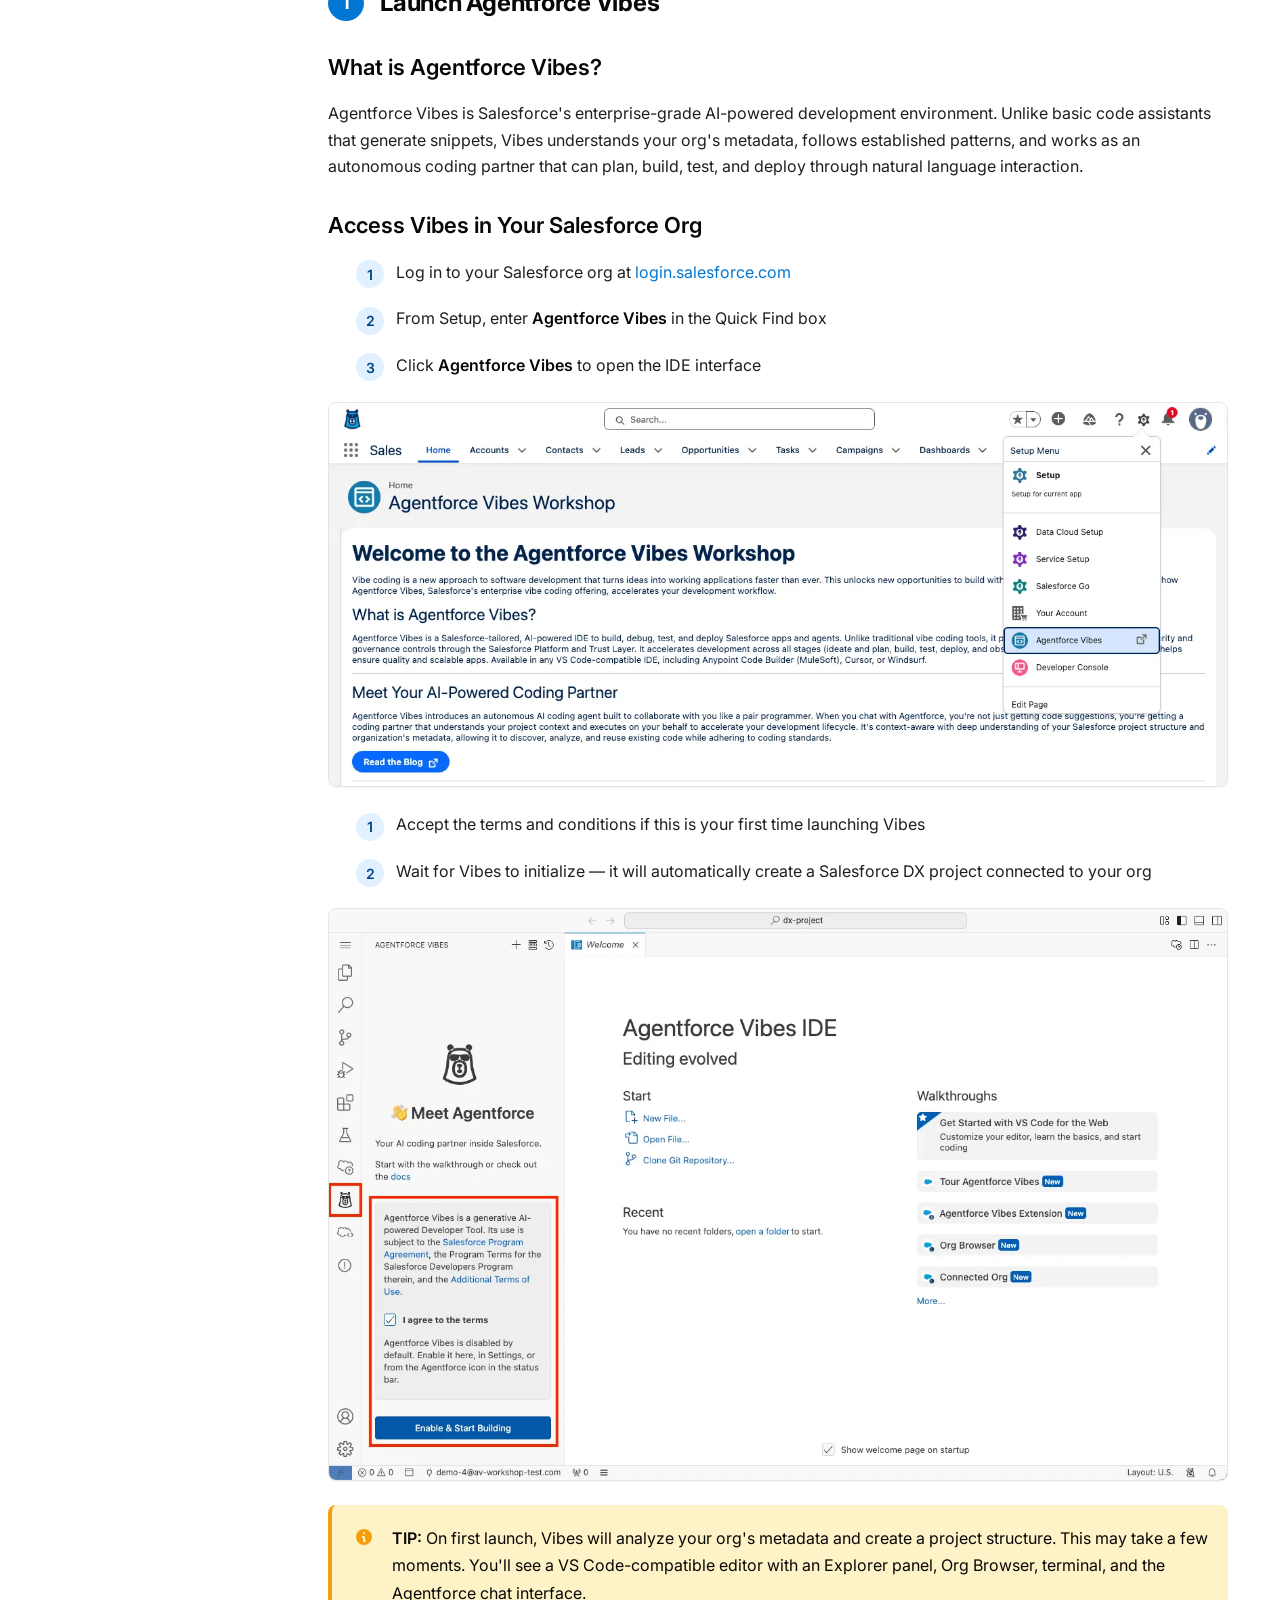
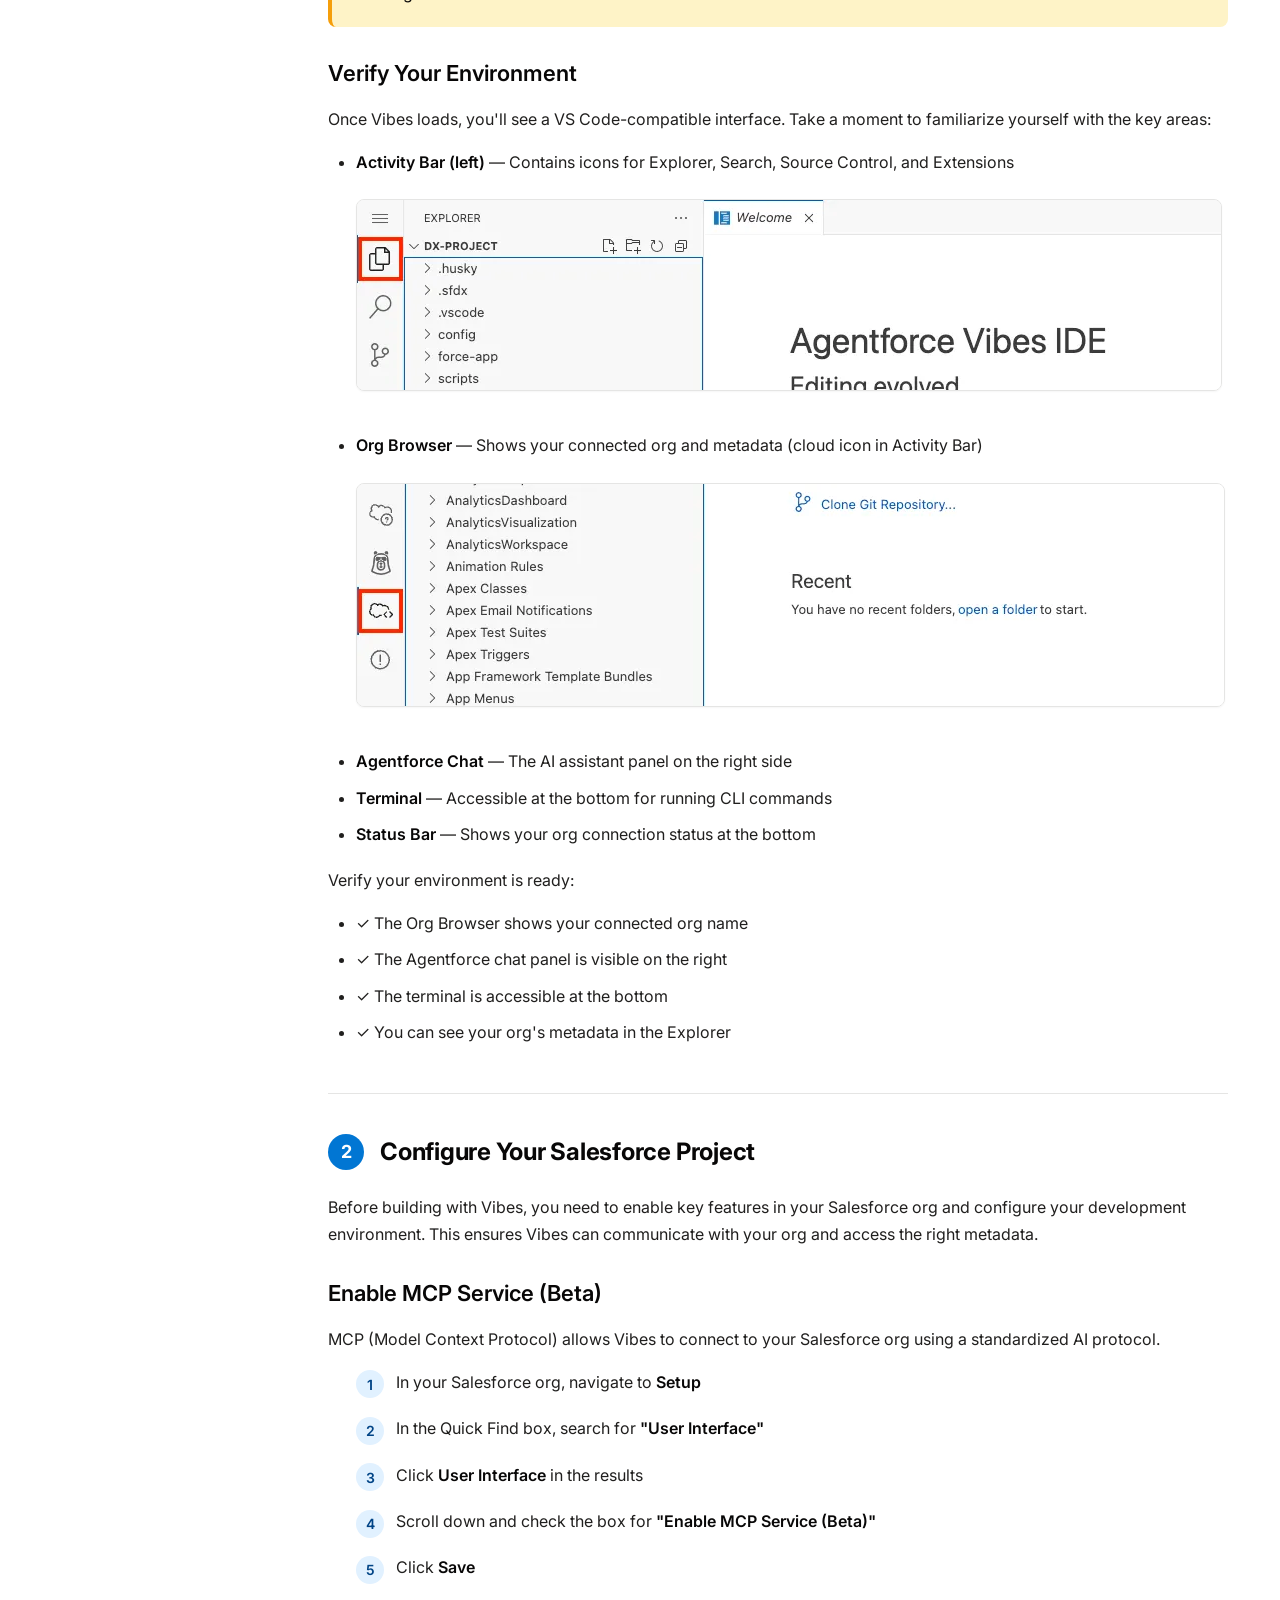
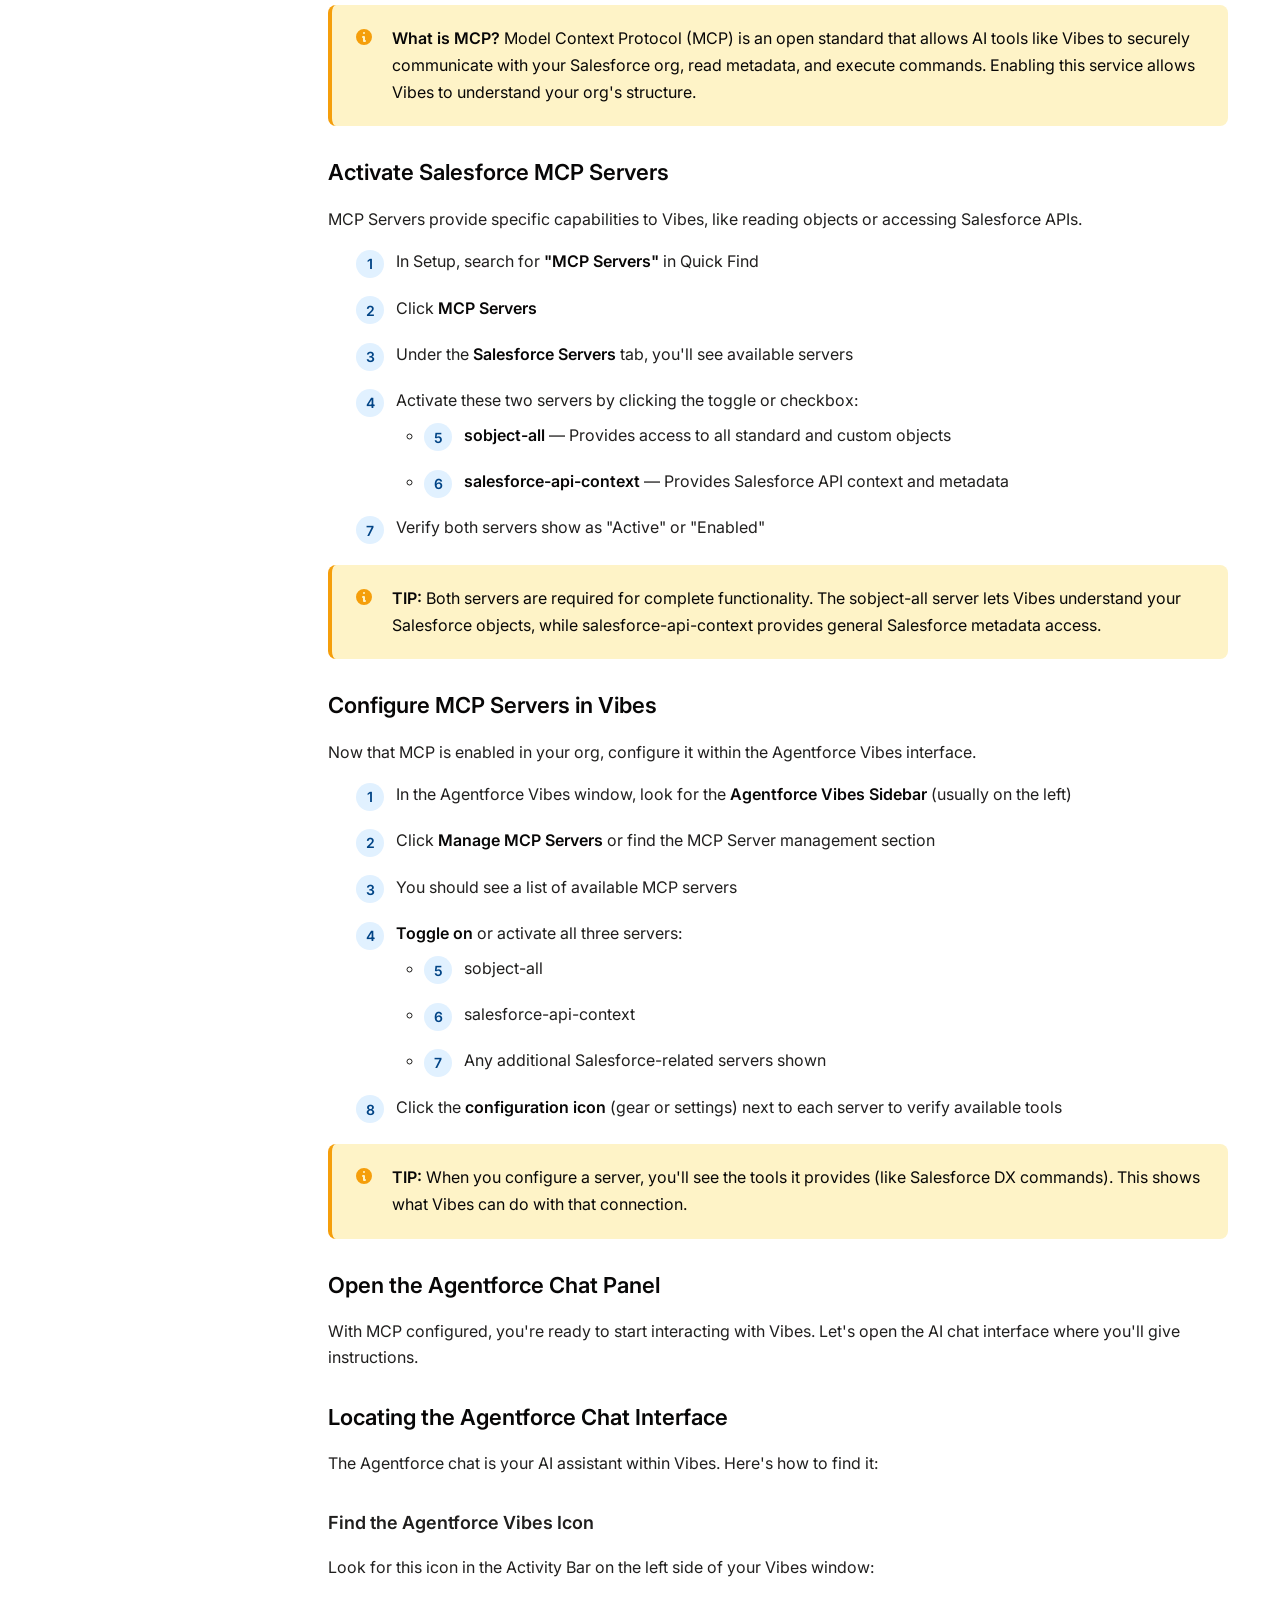
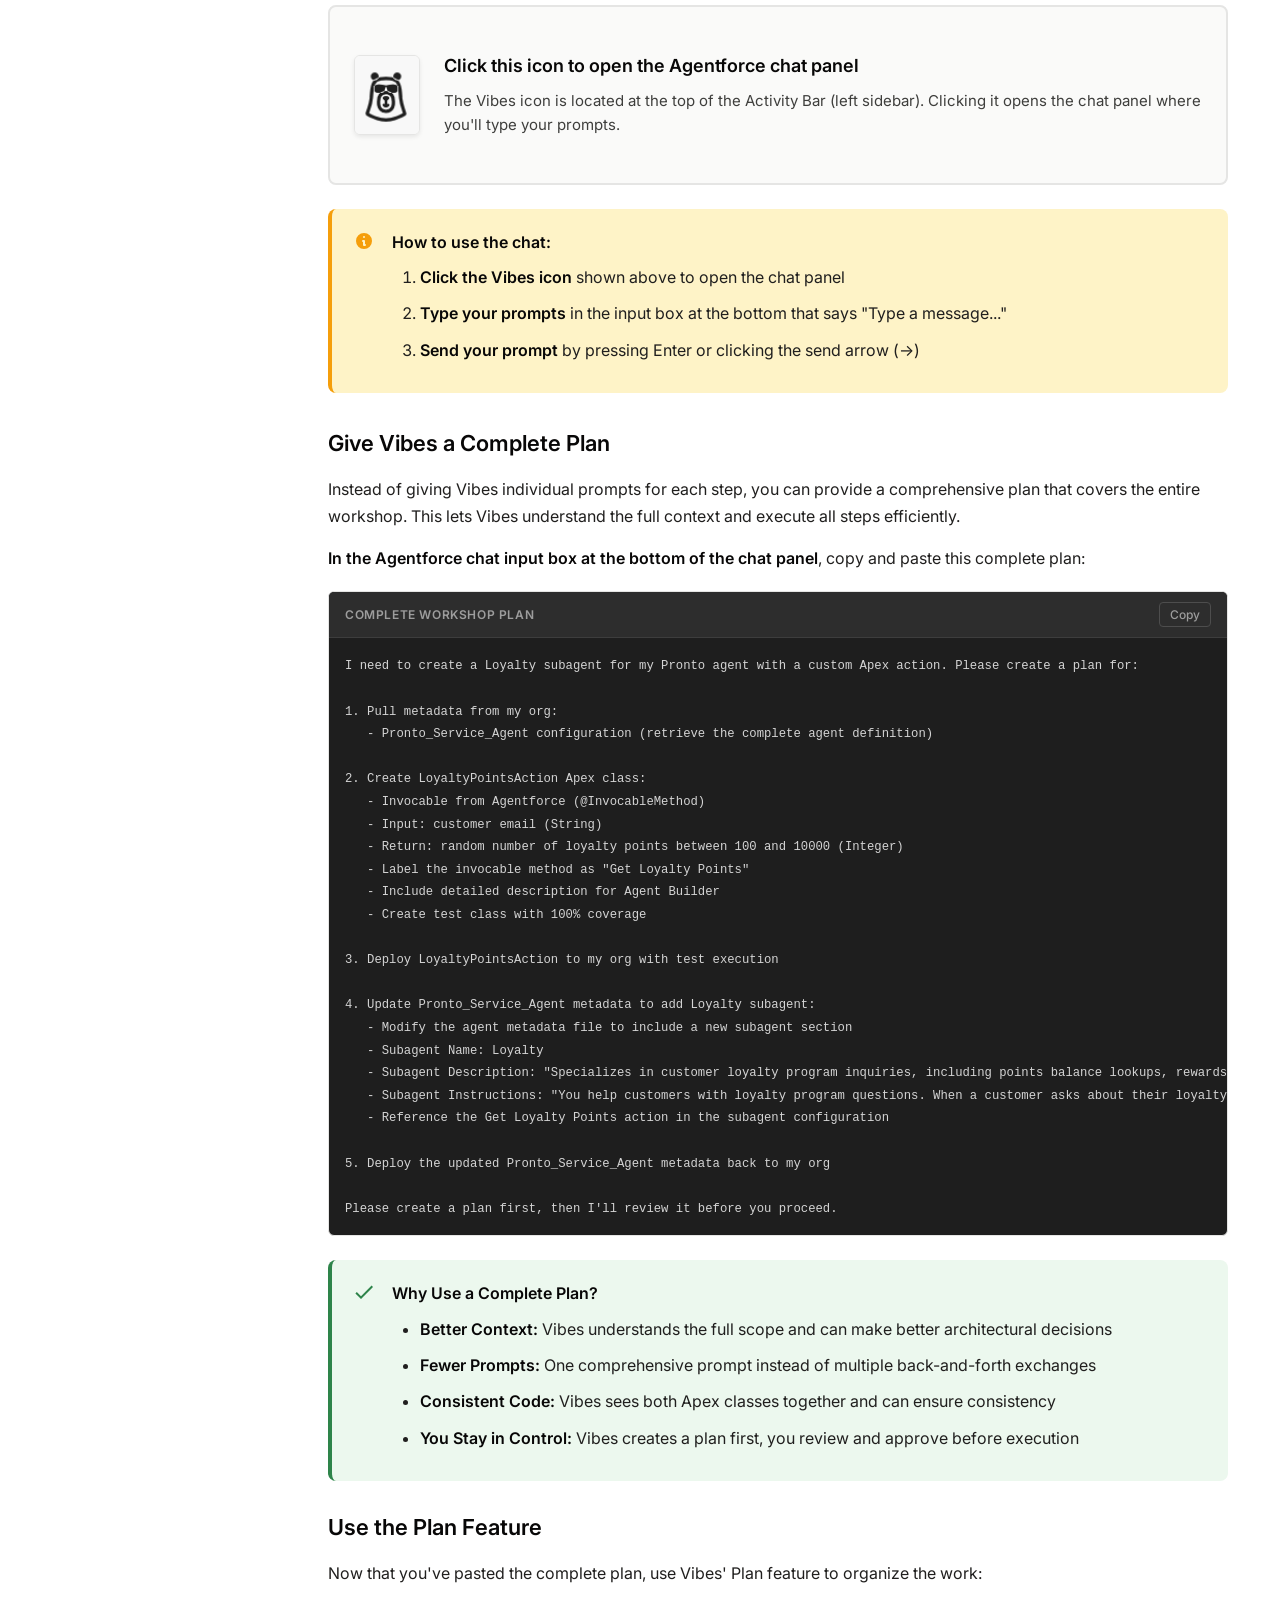
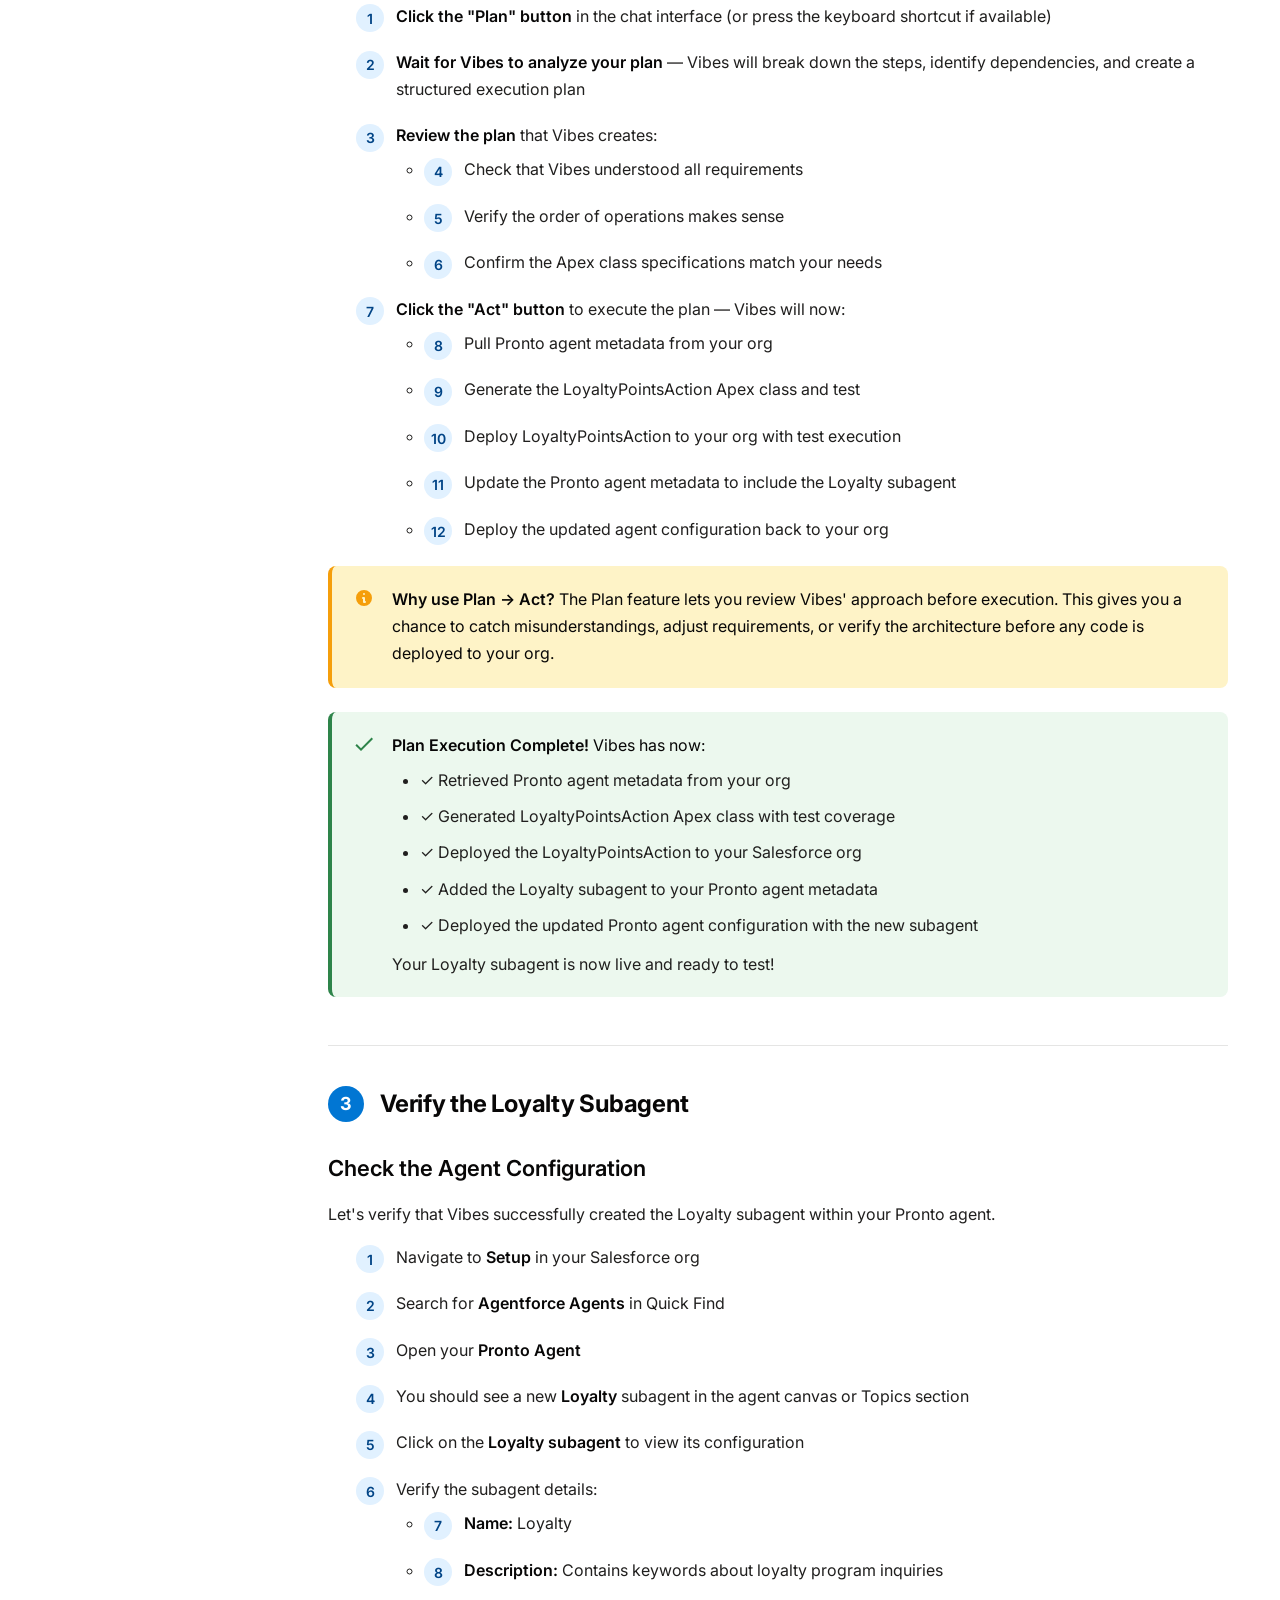
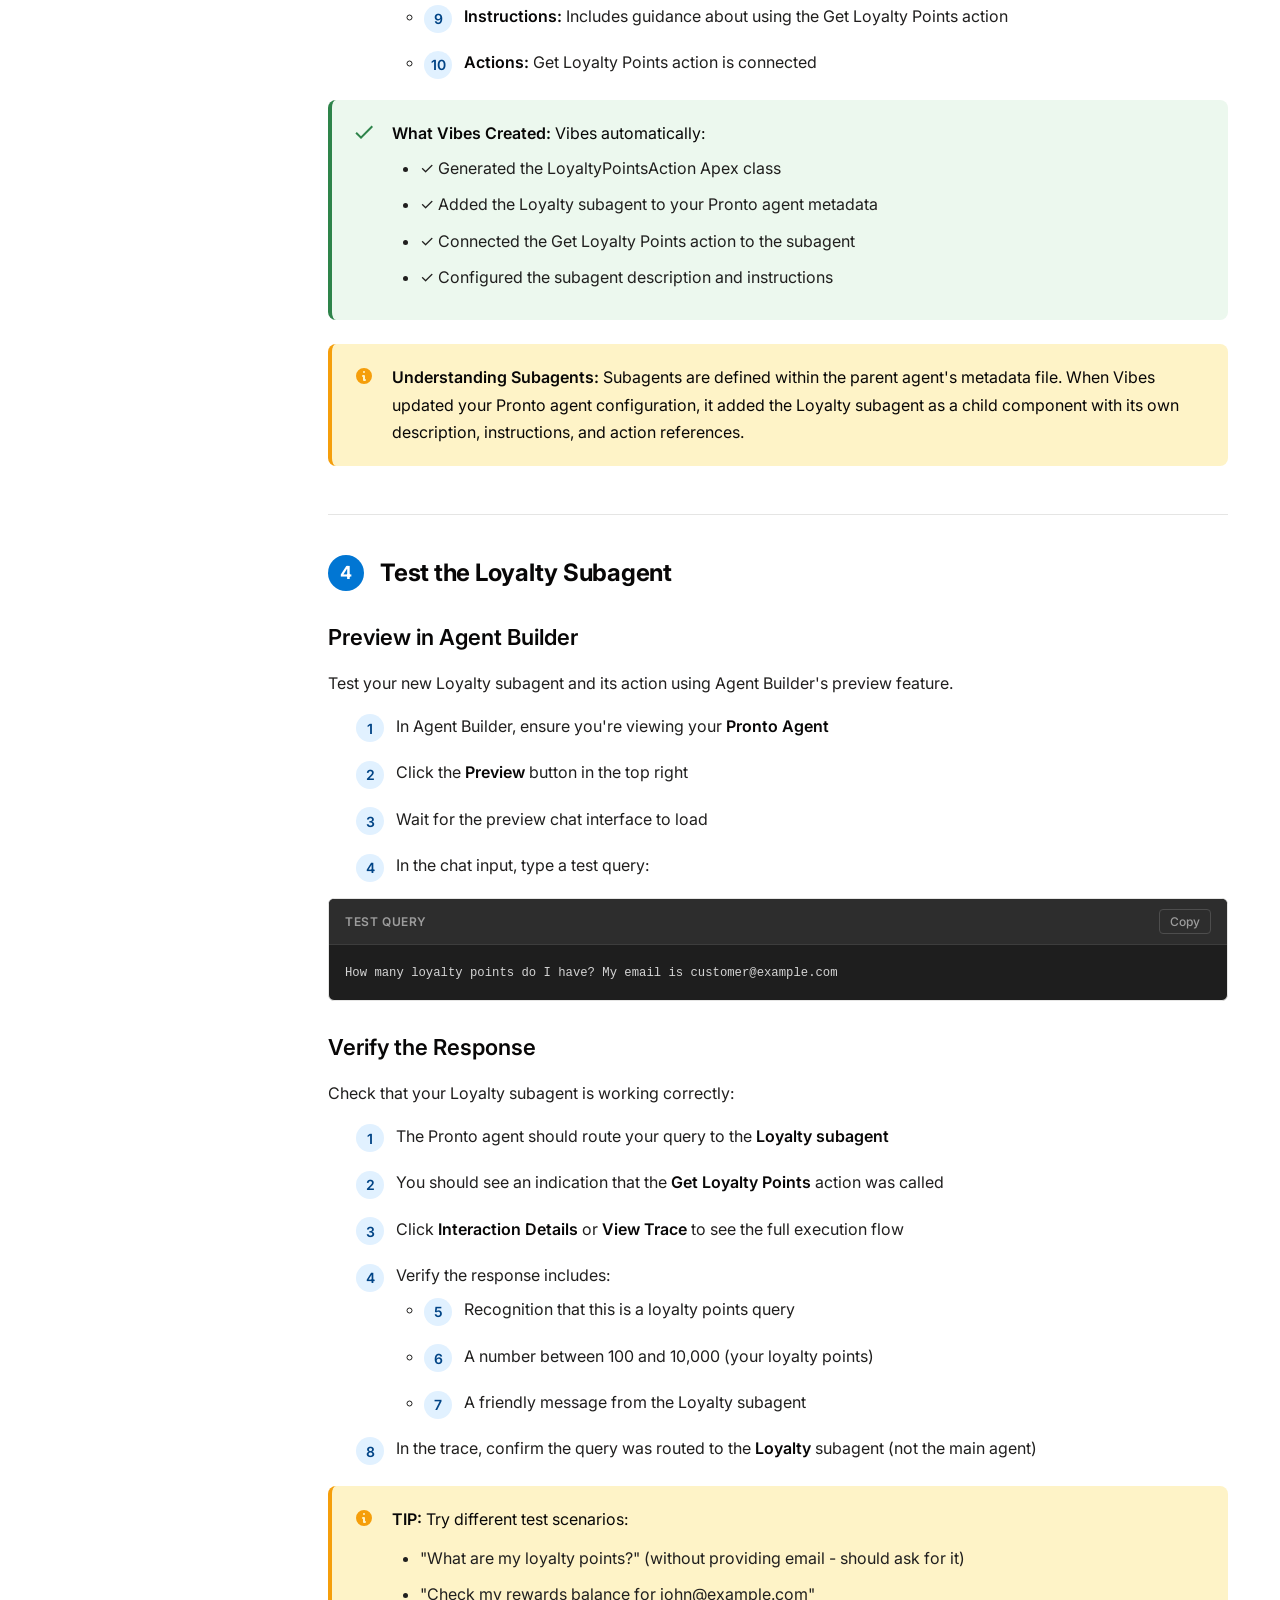
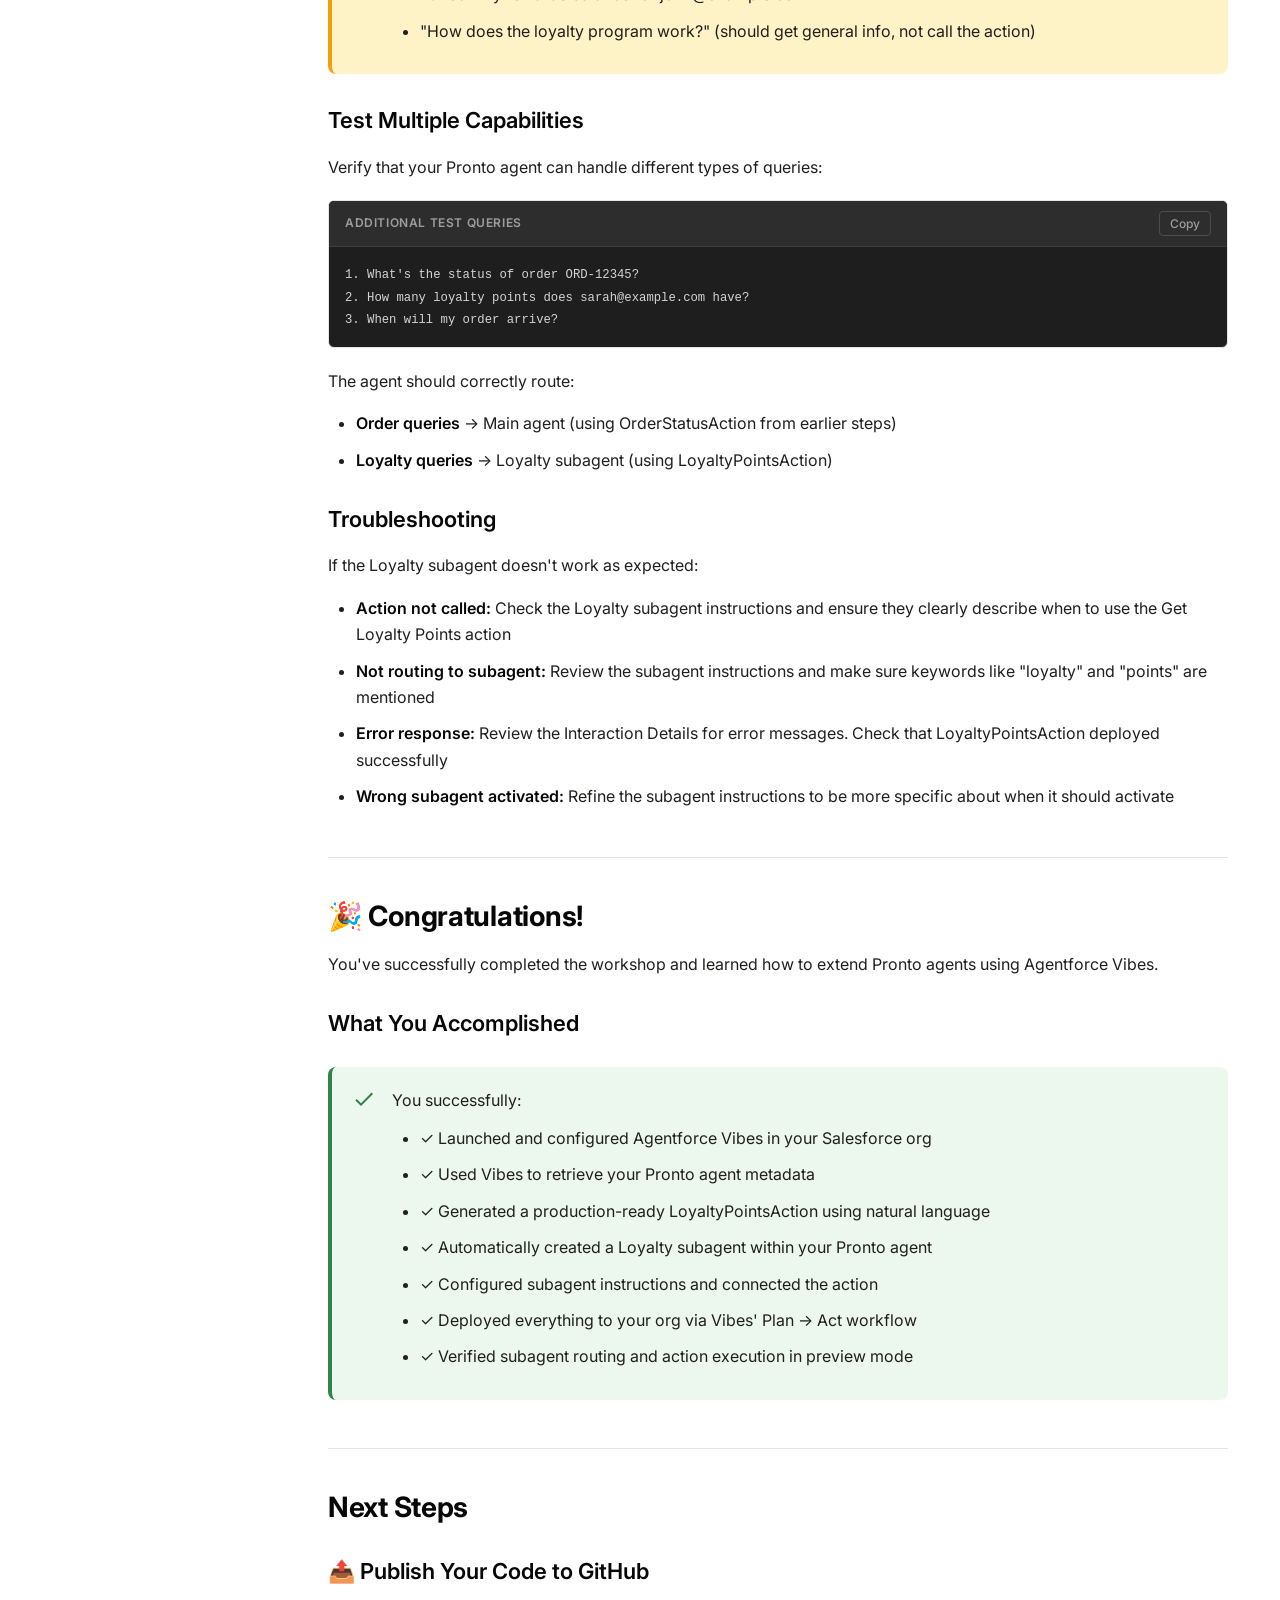
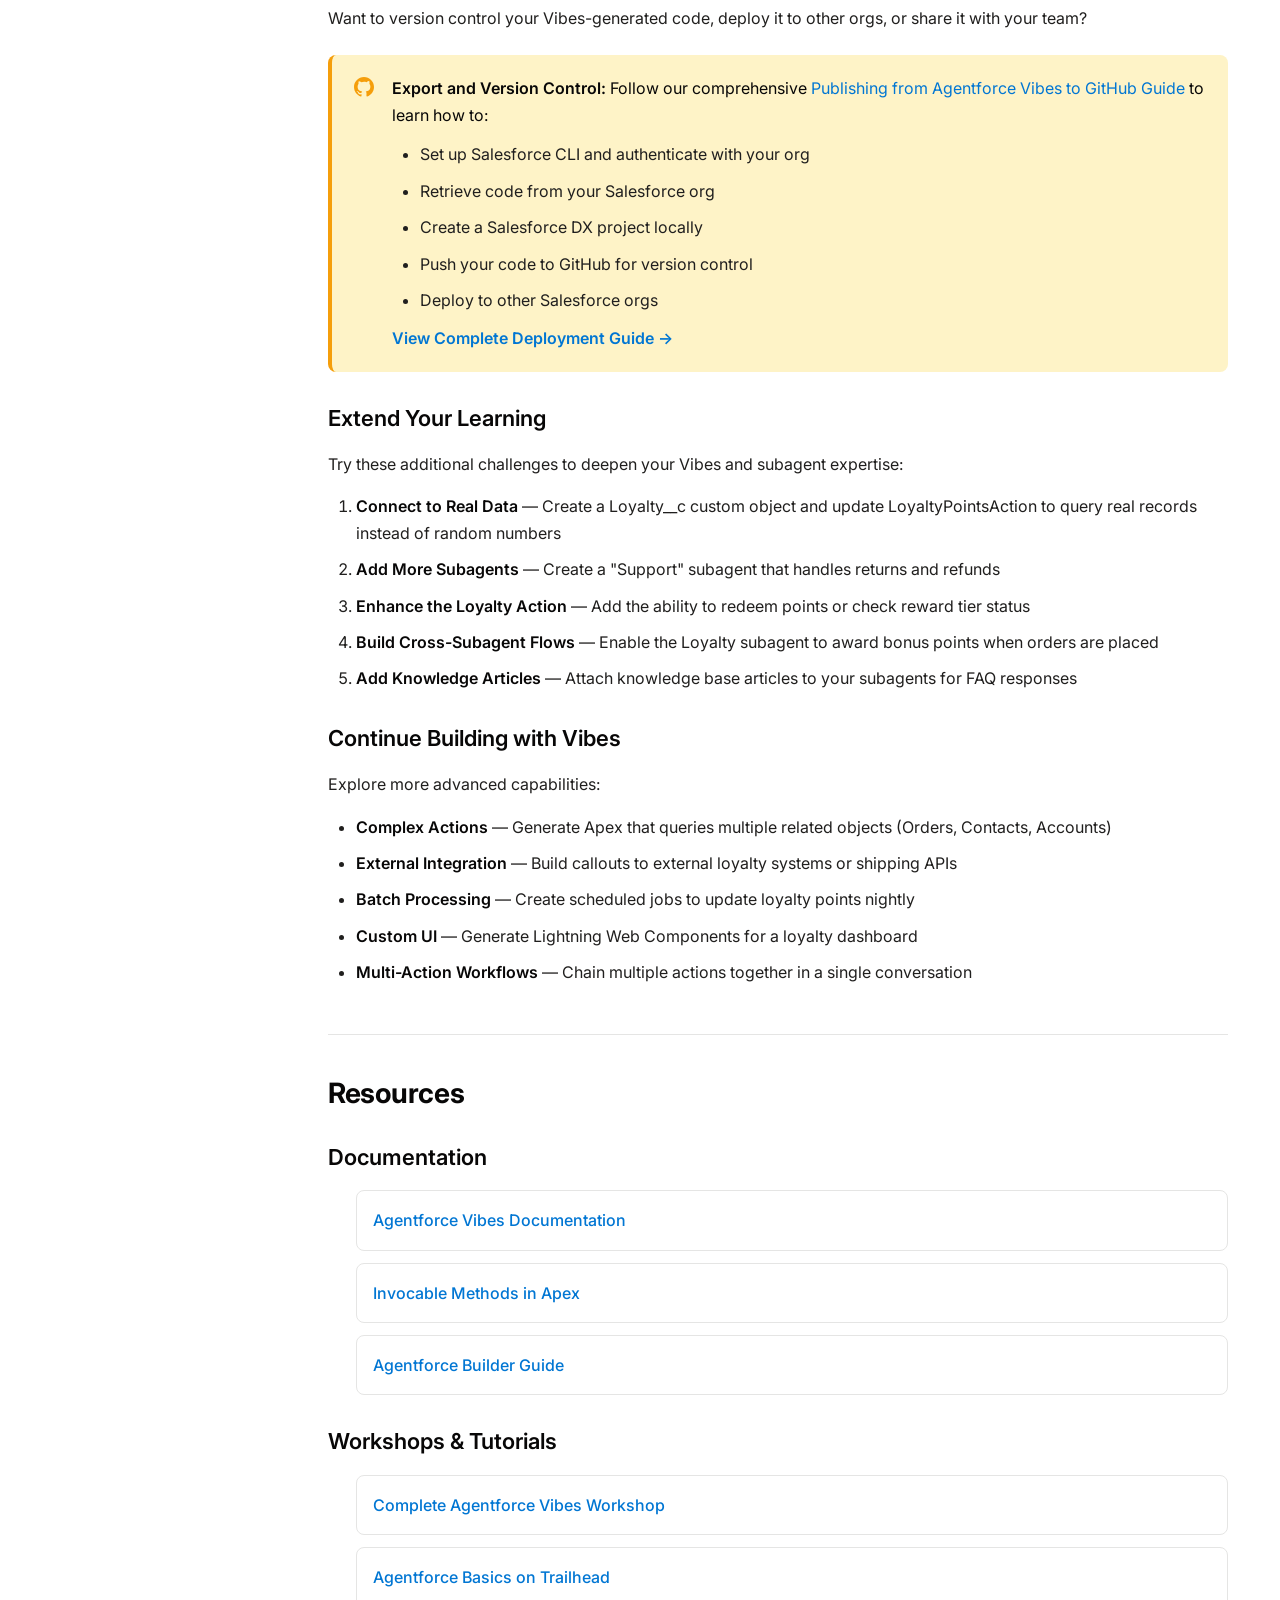
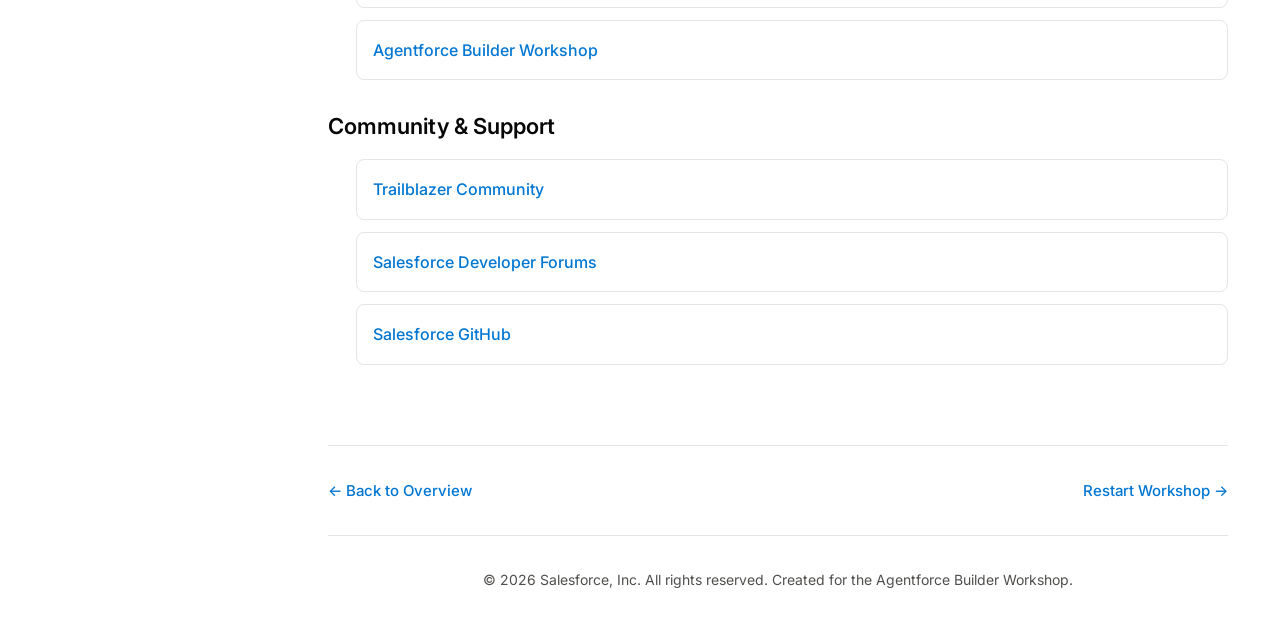
==== commit 2effdb4c: "Update plan to automatically create subagent in Pronto metadata - no manual steps needed" ====
--- a/index.html
+++ b/index.html
@@ -56,11 +56,10 @@
                     </ul>
                 </div>
                 <div class="nav-group">
-                    <div class="nav-group-title">Build Loyalty Subagent</div>
+                    <div class="nav-group-title">Verify and Test</div>
                     <ul class="nav-list">
-                        <li><a href="#step3" class="nav-item">3. Create Loyalty Subagent</a></li>
-                        <li><a href="#step4" class="nav-item">4. Add Loyalty Points Action</a></li>
-                        <li><a href="#step5" class="nav-item">5. Test the Subagent</a></li>
+                        <li><a href="#step3" class="nav-item">3. Verify Loyalty Subagent</a></li>
+                        <li><a href="#step4" class="nav-item">4. Test the Subagent</a></li>
                     </ul>
                 </div>
                 <div class="nav-group">
@@ -341,7 +340,7 @@
                     <pre><code>I need to create a Loyalty subagent for my Pronto agent with a custom Apex action. Please create a plan for:
 
 1. Pull metadata from my org:
-   - Pronto_Service_Agent configuration
+   - Pronto_Service_Agent configuration (retrieve the complete agent definition)
 
 2. Create LoyaltyPointsAction Apex class:
    - Invocable from Agentforce (@InvocableMethod)
@@ -353,13 +352,14 @@
 
 3. Deploy LoyaltyPointsAction to my org with test execution
 
-After deployment, I'll create the Loyalty subagent in Agent Builder manually (subagents can't be created via API yet) with these details:
-
-Subagent Configuration:
-- Name: Loyalty
-- Description: "Specializes in customer loyalty program inquiries, including points balance lookups, rewards information, and program benefits. Routes queries about loyalty points, rewards redemption, and membership tiers."
-- Instructions: "You help customers with loyalty program questions. When a customer asks about their loyalty points balance, use the Get Loyalty Points action. Ask for their email address if they haven't provided it. Program details: Customers earn 1 point per dollar spent, 100 points = $1 off future orders. Be friendly and enthusiastic about helping customers with their rewards."
-- Action: Get Loyalty Points (will be available after deployment)
+4. Update Pronto_Service_Agent metadata to add Loyalty subagent:
+   - Modify the agent metadata file to include a new subagent section
+   - Subagent Name: Loyalty
+   - Subagent Description: "Specializes in customer loyalty program inquiries, including points balance lookups, rewards information, and program benefits. Routes queries about loyalty points, rewards redemption, and membership tiers."
+   - Subagent Instructions: "You help customers with loyalty program questions. When a customer asks about their loyalty points balance, use the Get Loyalty Points action. Ask for their email address if they haven't provided it. Program details: Customers earn 1 point per dollar spent, 100 points = $1 off future orders. Be friendly and enthusiastic about helping customers with their rewards."
+   - Reference the Get Loyalty Points action in the subagent configuration
+
+5. Deploy the updated Pronto_Service_Agent metadata back to my org
 
 Please create a plan first, then I'll review it before you proceed.</code></pre>
                 </div>
@@ -399,6 +399,8 @@
                             <li>Pull Pronto agent metadata from your org</li>
                             <li>Generate the LoyaltyPointsAction Apex class and test</li>
                             <li>Deploy LoyaltyPointsAction to your org with test execution</li>
+                            <li>Update the Pronto agent metadata to include the Loyalty subagent</li>
+                            <li>Deploy the updated agent configuration back to your org</li>
                         </ul>
                     </li>
                 </ol>
@@ -425,10 +427,11 @@
                         <ul style="margin-top: 0.5rem; margin-bottom: 0;">
                             <li>✓ Retrieved Pronto agent metadata from your org</li>
                             <li>✓ Generated LoyaltyPointsAction Apex class with test coverage</li>
-                            <li>✓ Deployed the Apex class to your Salesforce org</li>
-                            <li>✓ Verified successful deployment and test execution</li>
-                        </ul>
-                        <p style="margin-top: 0.75rem; margin-bottom: 0;">You're now ready to create the Loyalty subagent in Agent Builder!</p>
+                            <li>✓ Deployed the LoyaltyPointsAction to your Salesforce org</li>
+                            <li>✓ Added the Loyalty subagent to your Pronto agent metadata</li>
+                            <li>✓ Deployed the updated Pronto agent configuration with the new subagent</li>
+                        </ul>
+                        <p style="margin-top: 0.75rem; margin-bottom: 0;">Your Loyalty subagent is now live and ready to test!</p>
                     </div>
                 </div>
             </section>
@@ -436,85 +439,53 @@
             <section id="step3" class="content-section">
                 <div class="step-header">
                     <span class="step-number">3</span>
-                    <h2>Create a Loyalty Subagent</h2>
-                </div>
-
-                <h3>What are Subagents?</h3>
-                <p>Subagents are specialized agents within your main Pronto agent that handle specific domains or tasks. They have their own instructions, actions, and knowledge, allowing you to organize complex agent behaviors into focused, manageable components.</p>
-
-                <div class="callout callout-info">
-                    <div class="callout-icon">
-                        <svg width="20" height="20" viewBox="0 0 20 20" fill="currentColor">
-                            <path fill-rule="evenodd" d="M18 10a8 8 0 11-16 0 8 8 0 0116 0zm-7-4a1 1 0 11-2 0 1 1 0 012 0zM9 9a1 1 0 000 2v3a1 1 0 001 1h1a1 1 0 100-2v-3a1 1 0 00-1-1H9z" clip-rule="evenodd"/>
-                        </svg>
-                    </div>
-                    <div class="callout-content">
-                        <strong>TIP:</strong> In the Agentforce Builder Workshop, you may have already created other subagents. Subagents help organize your agent's capabilities by topic area (e.g., Orders, Loyalty, Support).
-                    </div>
-                </div>
-
-                <h3>Create the Loyalty Subagent</h3>
+                    <h2>Verify the Loyalty Subagent</h2>
+                </div>
+
+                <h3>Check the Agent Configuration</h3>
+                <p>Let's verify that Vibes successfully created the Loyalty subagent within your Pronto agent.</p>
+
                 <ol class="step-list">
                     <li>Navigate to <strong>Setup</strong> in your Salesforce org</li>
                     <li>Search for <strong>Agentforce Agents</strong> in Quick Find</li>
                     <li>Open your <strong>Pronto Agent</strong></li>
-                    <li>In the agent canvas, look for the <strong>Subagents</strong> or <strong>Topics</strong> section</li>
-                    <li>Click <strong>New Subagent</strong> or <strong>Add Topic</strong></li>
-                    <li>Configure the subagent:
+                    <li>You should see a new <strong>Loyalty</strong> subagent in the agent canvas or Topics section</li>
+                    <li>Click on the <strong>Loyalty subagent</strong> to view its configuration</li>
+                    <li>Verify the subagent details:
                         <ul>
                             <li><strong>Name:</strong> Loyalty</li>
-                            <li><strong>API Name:</strong> Loyalty</li>
-                            <li><strong>Description:</strong> Specializes in customer loyalty program inquiries, including points balance lookups, rewards information, and program benefits. Routes queries about loyalty points, rewards redemption, and membership tiers.</li>
-                        </ul>
-                    </li>
-                    <li>Click <strong>Finish</strong> or <strong>Save</strong> to create the subagent</li>
-                </ol>
-
-                <div class="callout callout-info">
-                    <div class="callout-icon">
-                        <svg width="20" height="20" viewBox="0 0 20 20" fill="currentColor">
-                            <path fill-rule="evenodd" d="M18 10a8 8 0 11-16 0 8 8 0 0116 0zm-7-4a1 1 0 11-2 0 1 1 0 012 0zM9 9a1 1 0 000 2v3a1 1 0 001 1h1a1 1 0 100-2v-3a1 1 0 00-1-1H9z" clip-rule="evenodd"/>
-                        </svg>
-                    </div>
-                    <div class="callout-content">
-                        <strong>TIP:</strong> The description helps the main Pronto agent understand when to route queries to this subagent. Include keywords that customers might use (loyalty, points, rewards, membership).
-                    </div>
-                </div>
-
-                <h3>Add Subagent Instructions</h3>
-                <p>Instructions define how the Loyalty subagent should behave and when to use its actions. Clear instructions ensure accurate routing and helpful responses.</p>
-
-                <div class="code-example">
-                    <div class="code-header">
-                        <span class="code-label">Subagent Instructions</span>
-                        <button class="copy-btn">Copy</button>
-                    </div>
-                    <pre><code>You help customers with loyalty program questions.
-
-When a customer asks about their loyalty points balance, use the Get Loyalty Points action. Ask for their email address if they haven't provided it.
-
-Program details:
-- Customers earn 1 point per dollar spent
-- 100 points = $1 off future orders
-
-Be friendly and enthusiastic about helping customers with their rewards.</code></pre>
-                </div>
-
-                <ol class="step-list">
-                    <li>Open your newly created <strong>Loyalty</strong> subagent</li>
-                    <li>Find the <strong>Instructions</strong> field</li>
-                    <li>Paste the instructions above into the field</li>
-                    <li>Click <strong>Save</strong></li>
-                </ol>
-
-                <div class="callout callout-warning">
-                    <div class="callout-icon">
-                        <svg width="20" height="20" viewBox="0 0 20 20" fill="currentColor">
-                            <path fill-rule="evenodd" d="M8.257 3.099c.765-1.36 2.722-1.36 3.486 0l5.58 9.92c.75 1.334-.213 2.98-1.742 2.98H4.42c-1.53 0-2.493-1.646-1.743-2.98l5.58-9.92zM11 13a1 1 0 11-2 0 1 1 0 012 0zm-1-8a1 1 0 00-1 1v3a1 1 0 002 0V6a1 1 0 00-1-1z" clip-rule="evenodd"/>
-                        </svg>
-                    </div>
-                    <div class="callout-content">
-                        <strong>Important:</strong> Well-written instructions are crucial for subagent routing. The main Pronto agent uses the description and instructions to decide when to activate this subagent. Clear guidelines about when to use actions (like "Get Loyalty Points") ensure the subagent behaves correctly.
+                            <li><strong>Description:</strong> Contains keywords about loyalty program inquiries</li>
+                            <li><strong>Instructions:</strong> Includes guidance about using the Get Loyalty Points action</li>
+                            <li><strong>Actions:</strong> Get Loyalty Points action is connected</li>
+                        </ul>
+                    </li>
+                </ol>
+
+                <div class="callout callout-success">
+                    <div class="callout-icon">
+                        <svg width="24" height="24" viewBox="0 0 24 24" fill="currentColor">
+                            <path d="M9 16.17L4.83 12l-1.42 1.41L9 19 21 7l-1.41-1.41z"/>
+                        </svg>
+                    </div>
+                    <div class="callout-content">
+                        <strong>What Vibes Created:</strong> Vibes automatically:
+                        <ul style="margin-top: 0.5rem; margin-bottom: 0;">
+                            <li>✓ Generated the LoyaltyPointsAction Apex class</li>
+                            <li>✓ Added the Loyalty subagent to your Pronto agent metadata</li>
+                            <li>✓ Connected the Get Loyalty Points action to the subagent</li>
+                            <li>✓ Configured the subagent description and instructions</li>
+                        </ul>
+                    </div>
+                </div>
+
+                <div class="callout callout-info">
+                    <div class="callout-icon">
+                        <svg width="20" height="20" viewBox="0 0 20 20" fill="currentColor">
+                            <path fill-rule="evenodd" d="M18 10a8 8 0 11-16 0 8 8 0 0116 0zm-7-4a1 1 0 11-2 0 1 1 0 012 0zM9 9a1 1 0 000 2v3a1 1 0 001 1h1a1 1 0 100-2v-3a1 1 0 00-1-1H9z" clip-rule="evenodd"/>
+                        </svg>
+                    </div>
+                    <div class="callout-content">
+                        <strong>Understanding Subagents:</strong> Subagents are defined within the parent agent's metadata file. When Vibes updated your Pronto agent configuration, it added the Loyalty subagent as a child component with its own description, instructions, and action references.
                     </div>
                 </div>
             </section>
@@ -522,45 +493,6 @@
             <section id="step4" class="content-section">
                 <div class="step-header">
                     <span class="step-number">4</span>
-                    <h2>Add Loyalty Points Action</h2>
-                </div>
-
-                <h3>Add Action to Loyalty Subagent</h3>
-                <p>Now wire the action into your Loyalty subagent:</p>
-
-                <ol class="step-list">
-                    <li>Return to <strong>Agent Builder</strong> in your Salesforce org</li>
-                    <li>Open your <strong>Pronto Agent</strong></li>
-                    <li>Navigate to the <strong>Loyalty subagent</strong> you just created</li>
-                    <li>In the subagent view, click the <strong>Actions</strong> tab</li>
-                    <li>Click <strong>New Action</strong></li>
-                    <li>Select <strong>Apex</strong> as the action type</li>
-                    <li>Search for and select <strong>LoyaltyPointsAction</strong></li>
-                    <li>Verify the action label is <strong>Get Loyalty Points</strong></li>
-                    <li>Review the Input/Output fields:
-                        <ul>
-                            <li><strong>Input:</strong> Customer Email (String)</li>
-                            <li><strong>Output:</strong> Points (Integer)</li>
-                        </ul>
-                    </li>
-                    <li>Click <strong>Save</strong></li>
-                </ol>
-
-                <div class="callout callout-info">
-                    <div class="callout-icon">
-                        <svg width="20" height="20" viewBox="0 0 20 20" fill="currentColor">
-                            <path fill-rule="evenodd" d="M18 10a8 8 0 11-16 0 8 8 0 0116 0zm-7-4a1 1 0 11-2 0 1 1 0 012 0zM9 9a1 1 0 000 2v3a1 1 0 001 1h1a1 1 0 100-2v-3a1 1 0 00-1-1H9z" clip-rule="evenodd"/>
-                        </svg>
-                    </div>
-                    <div class="callout-content">
-                        <strong>TIP:</strong> Because this action is added to the Loyalty subagent (not the main Pronto agent), it will only be available when the Loyalty subagent is activated.
-                    </div>
-                </div>
-            </section>
-
-            <section id="step5" class="content-section">
-                <div class="step-header">
-                    <span class="step-number">5</span>
                     <h2>Test the Loyalty Subagent</h2>
                 </div>
 
@@ -659,12 +591,12 @@
                         <p>You successfully:</p>
                         <ul>
                             <li>✓ Launched and configured Agentforce Vibes in your Salesforce org</li>
-                            <li>✓ Retrieved project metadata to provide context to Vibes</li>
-                            <li>✓ Generated two production-ready Apex actions using natural language</li>
-                            <li>✓ Deployed OrderStatusAction and LoyaltyPointsAction to your org</li>
-                            <li>✓ Created a Loyalty subagent with custom instructions</li>
-                            <li>✓ Integrated the Get Loyalty Points action into your subagent</li>
-                            <li>✓ Verified agent routing and action execution in preview mode</li>
+                            <li>✓ Used Vibes to retrieve your Pronto agent metadata</li>
+                            <li>✓ Generated a production-ready LoyaltyPointsAction using natural language</li>
+                            <li>✓ Automatically created a Loyalty subagent within your Pronto agent</li>
+                            <li>✓ Configured subagent instructions and connected the action</li>
+                            <li>✓ Deployed everything to your org via Vibes' Plan → Act workflow</li>
+                            <li>✓ Verified subagent routing and action execution in preview mode</li>
                         </ul>
                     </div>
                 </div>
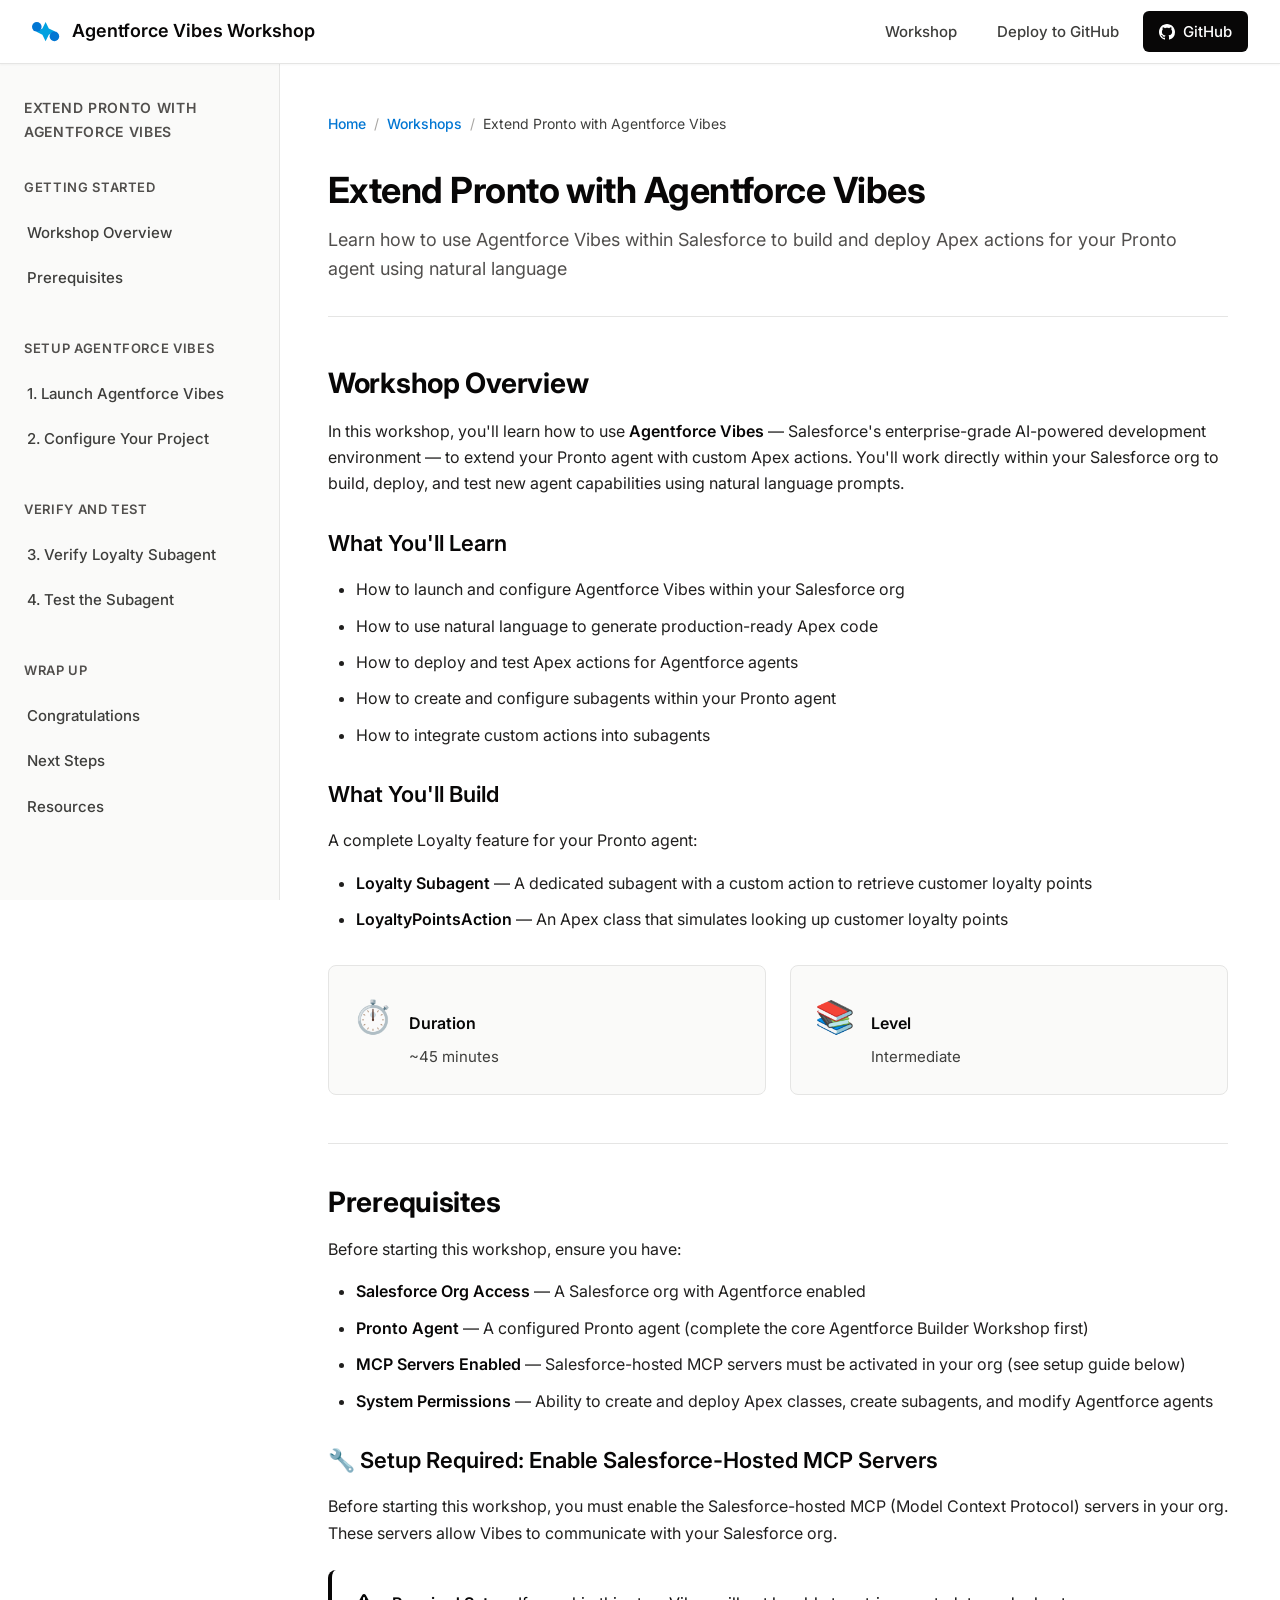
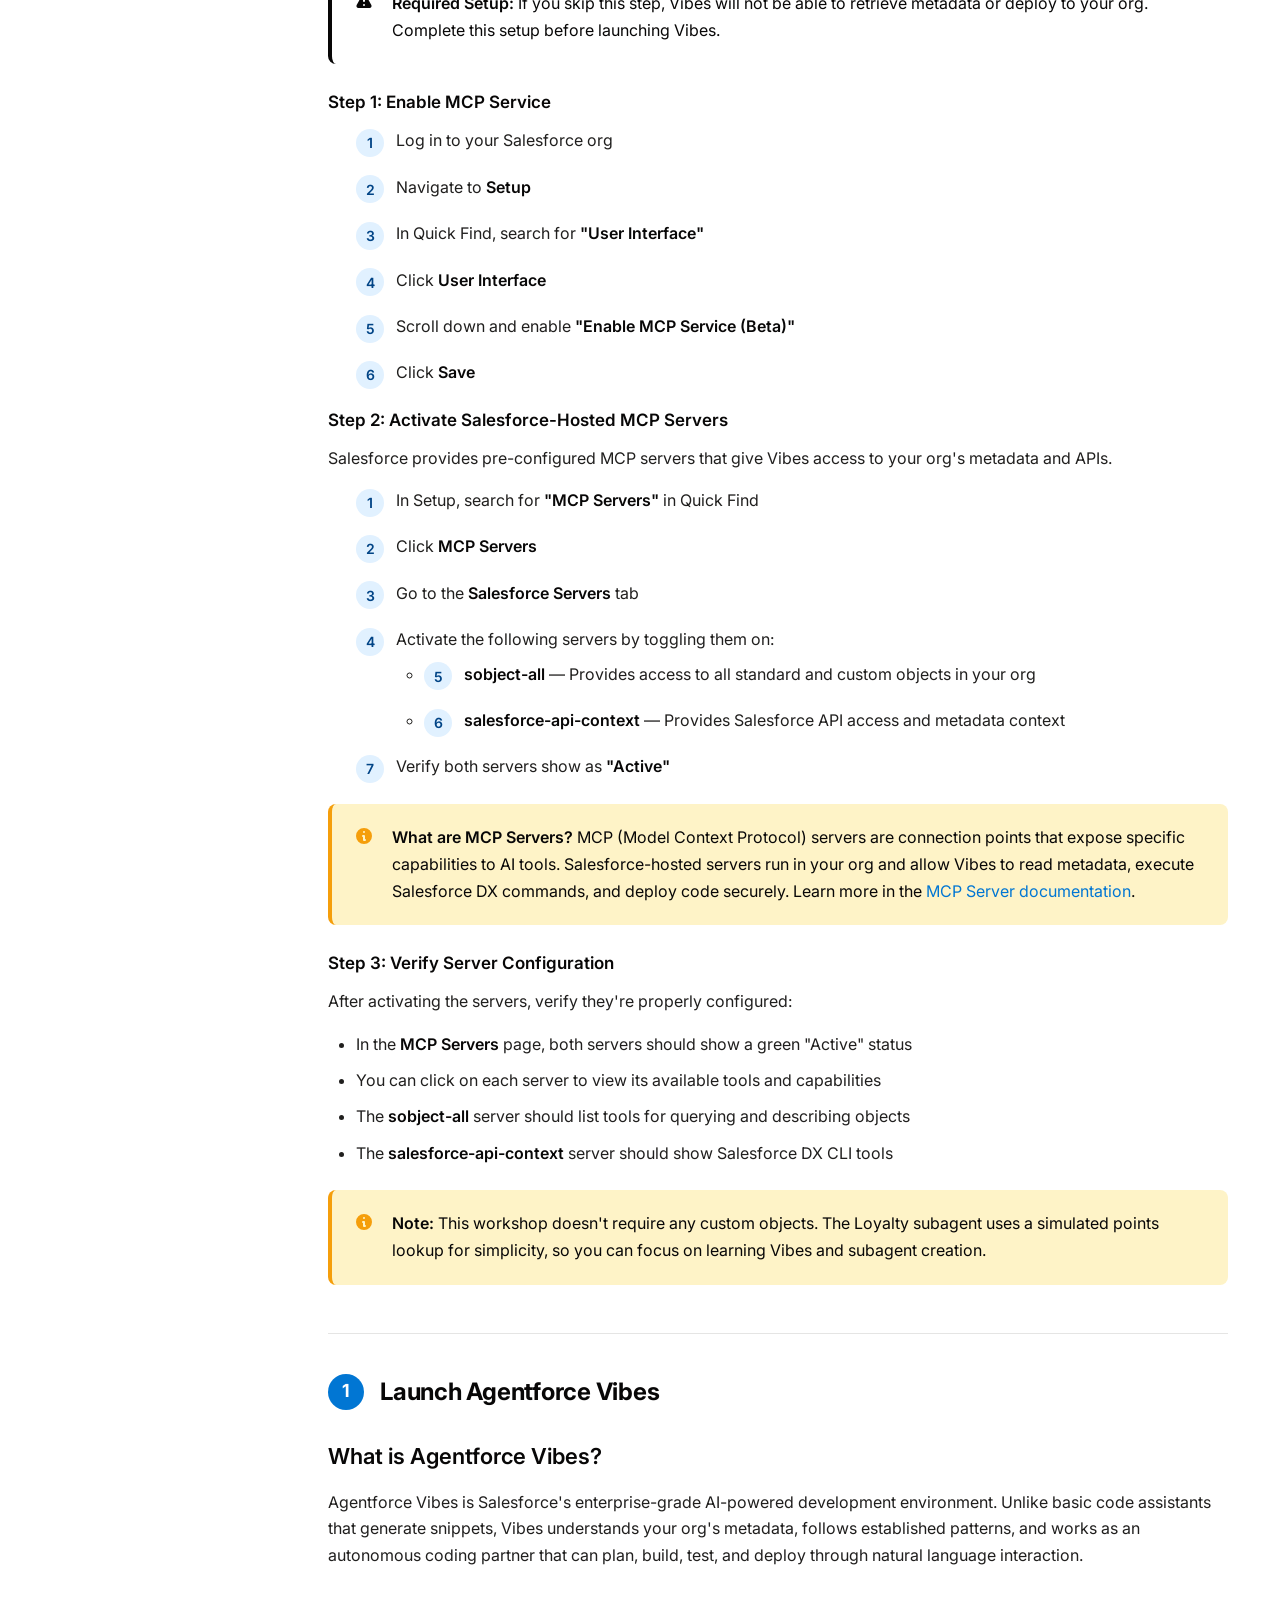
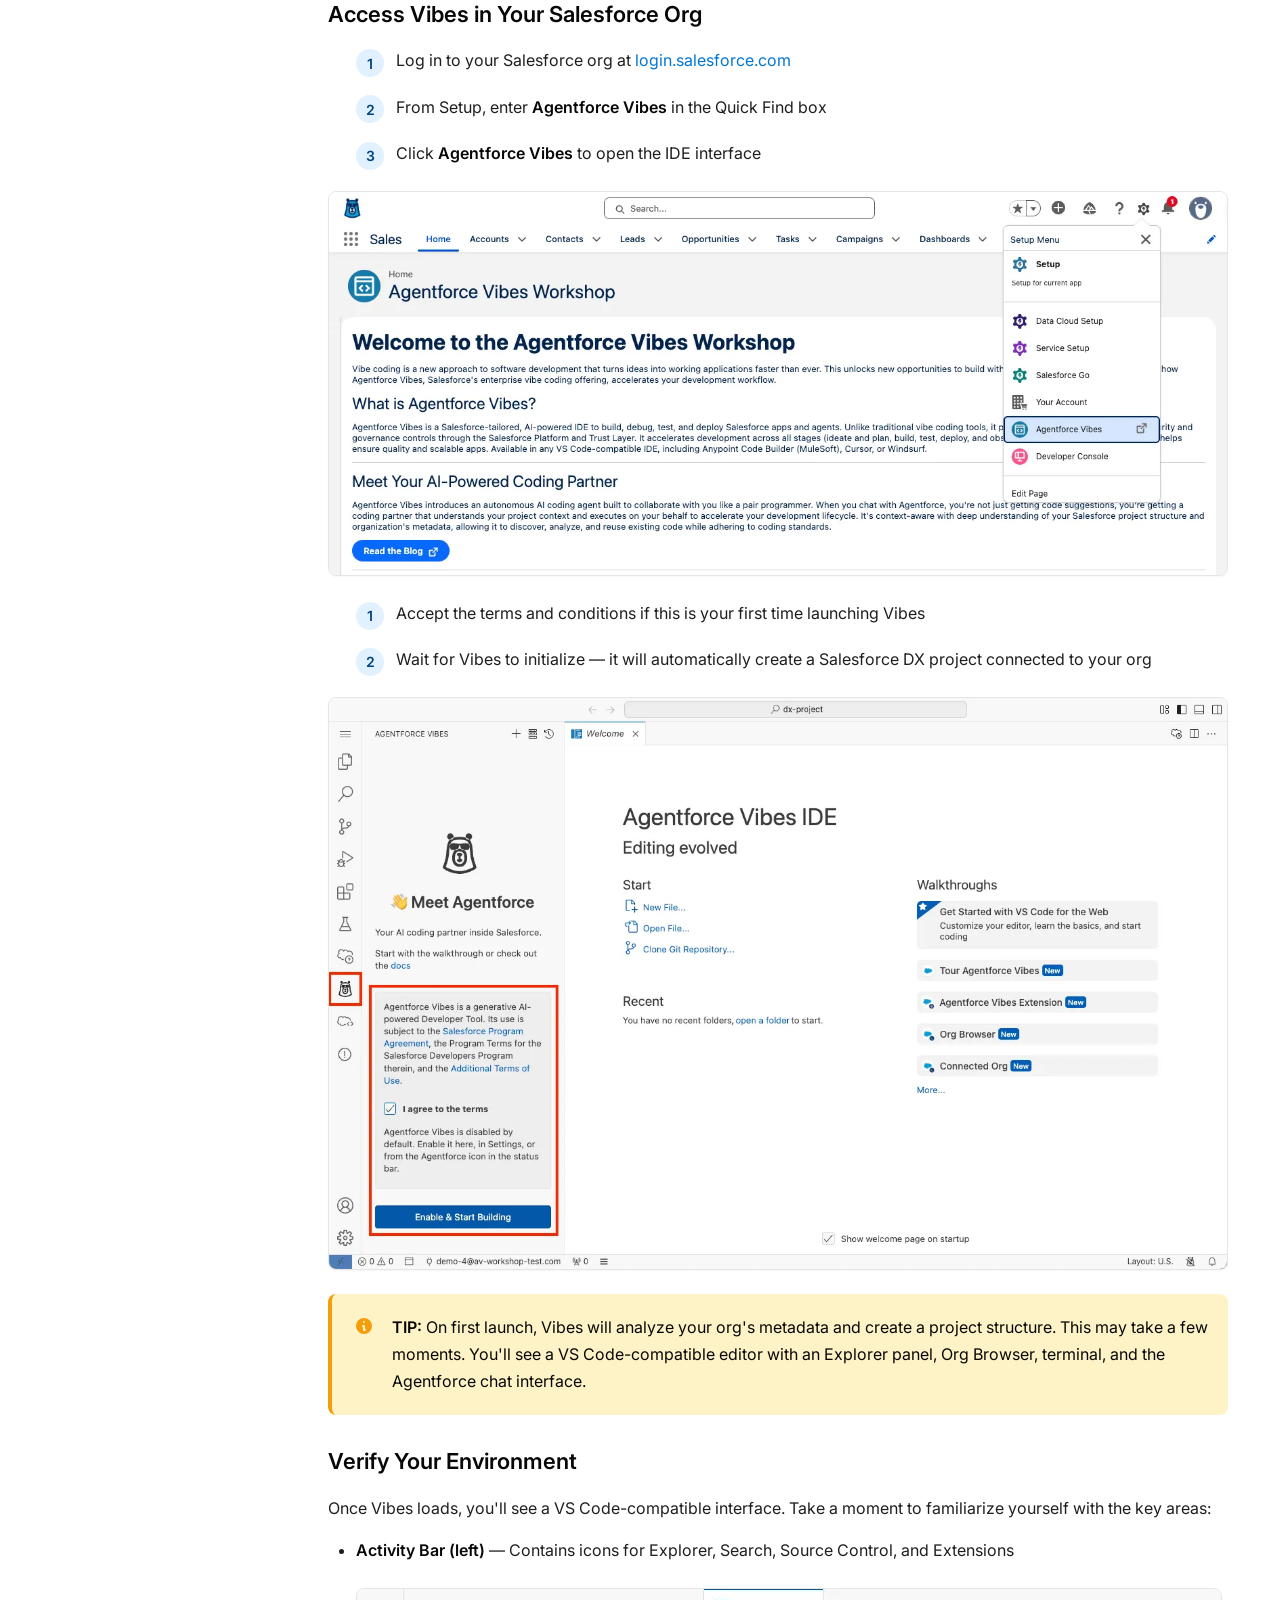
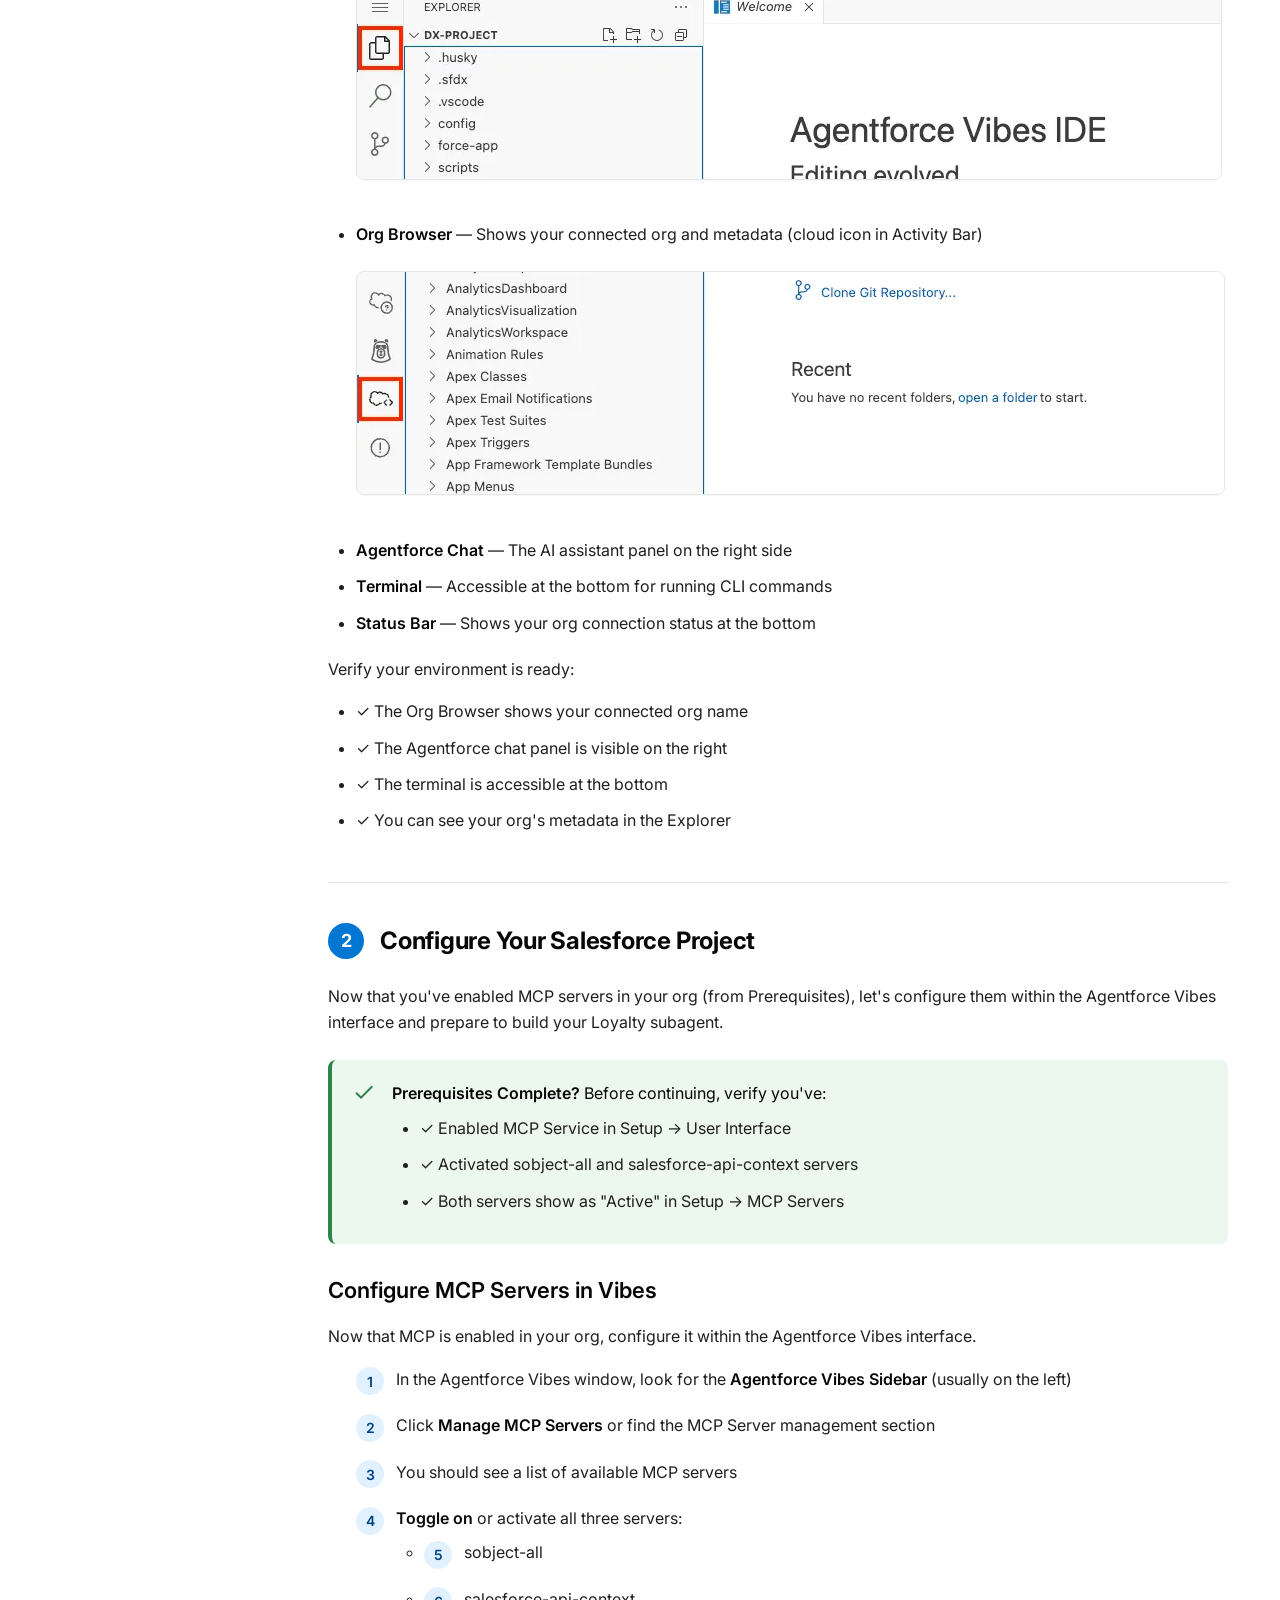
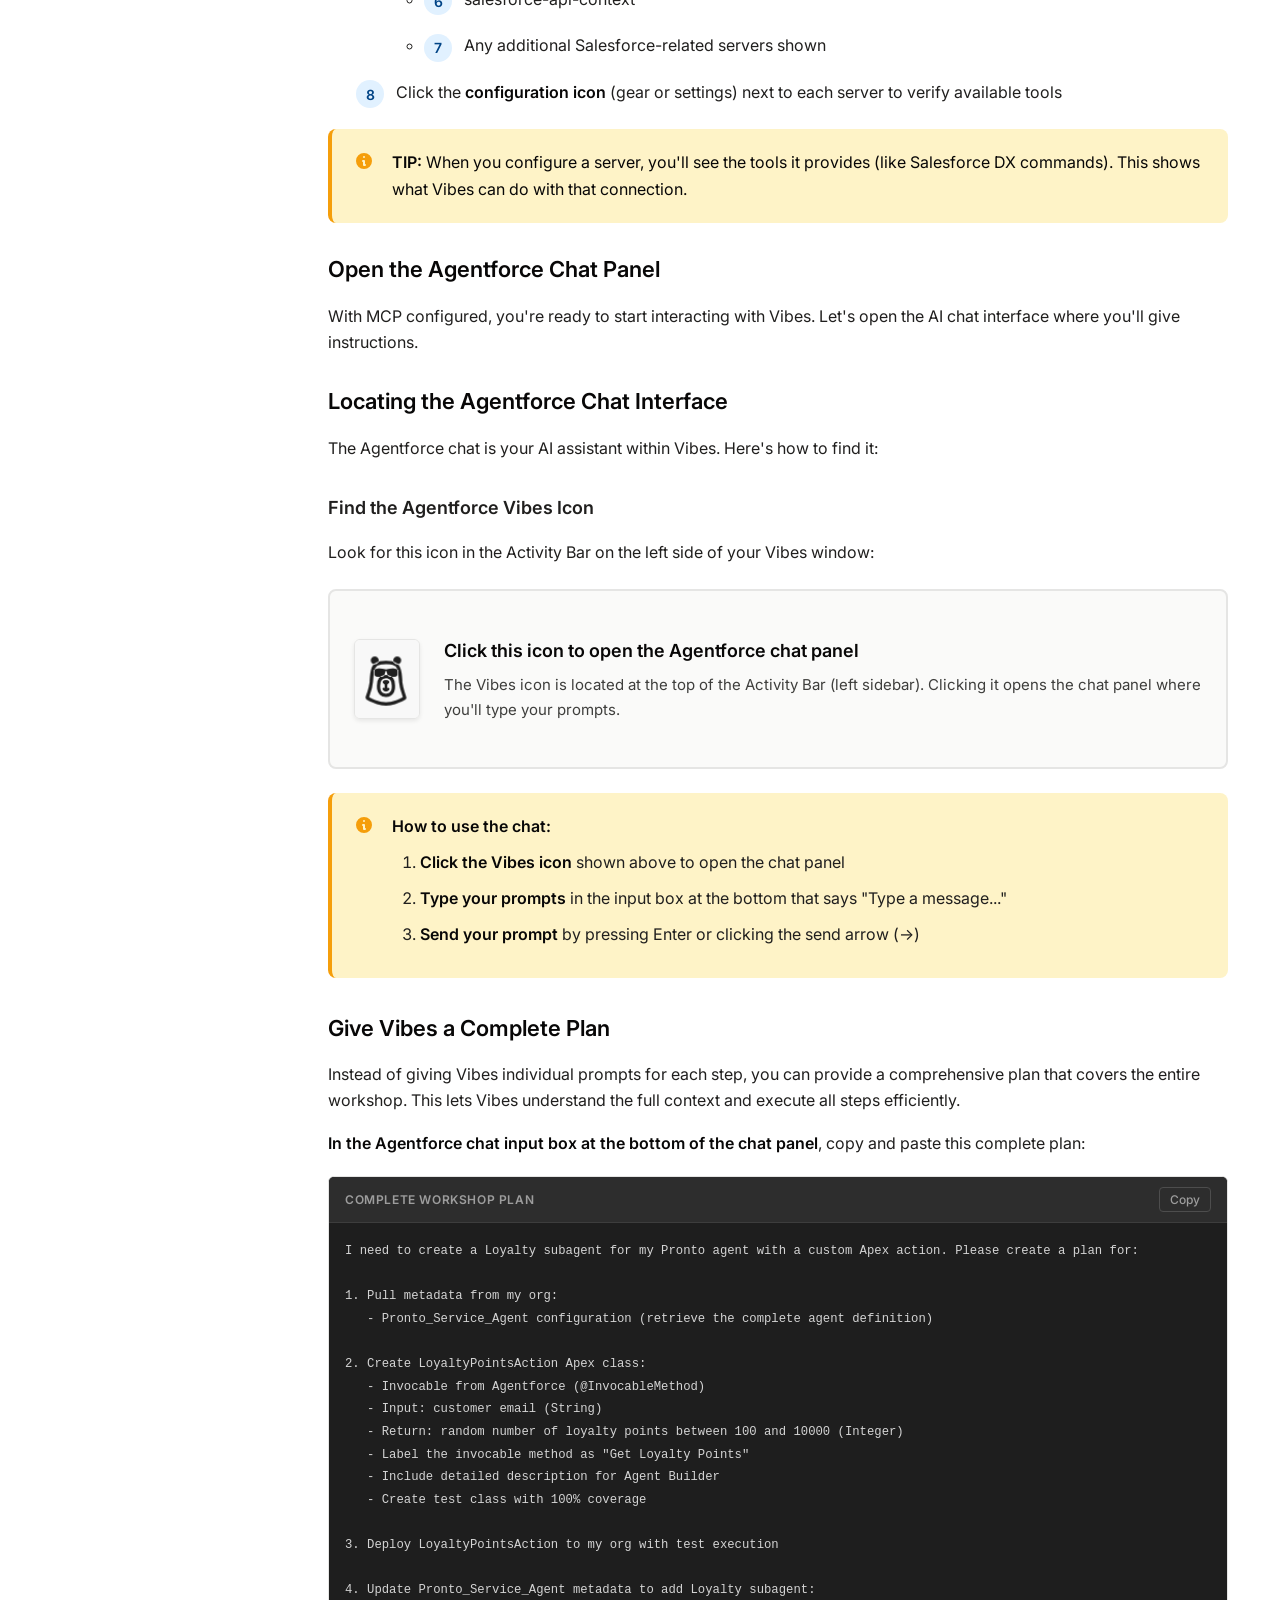
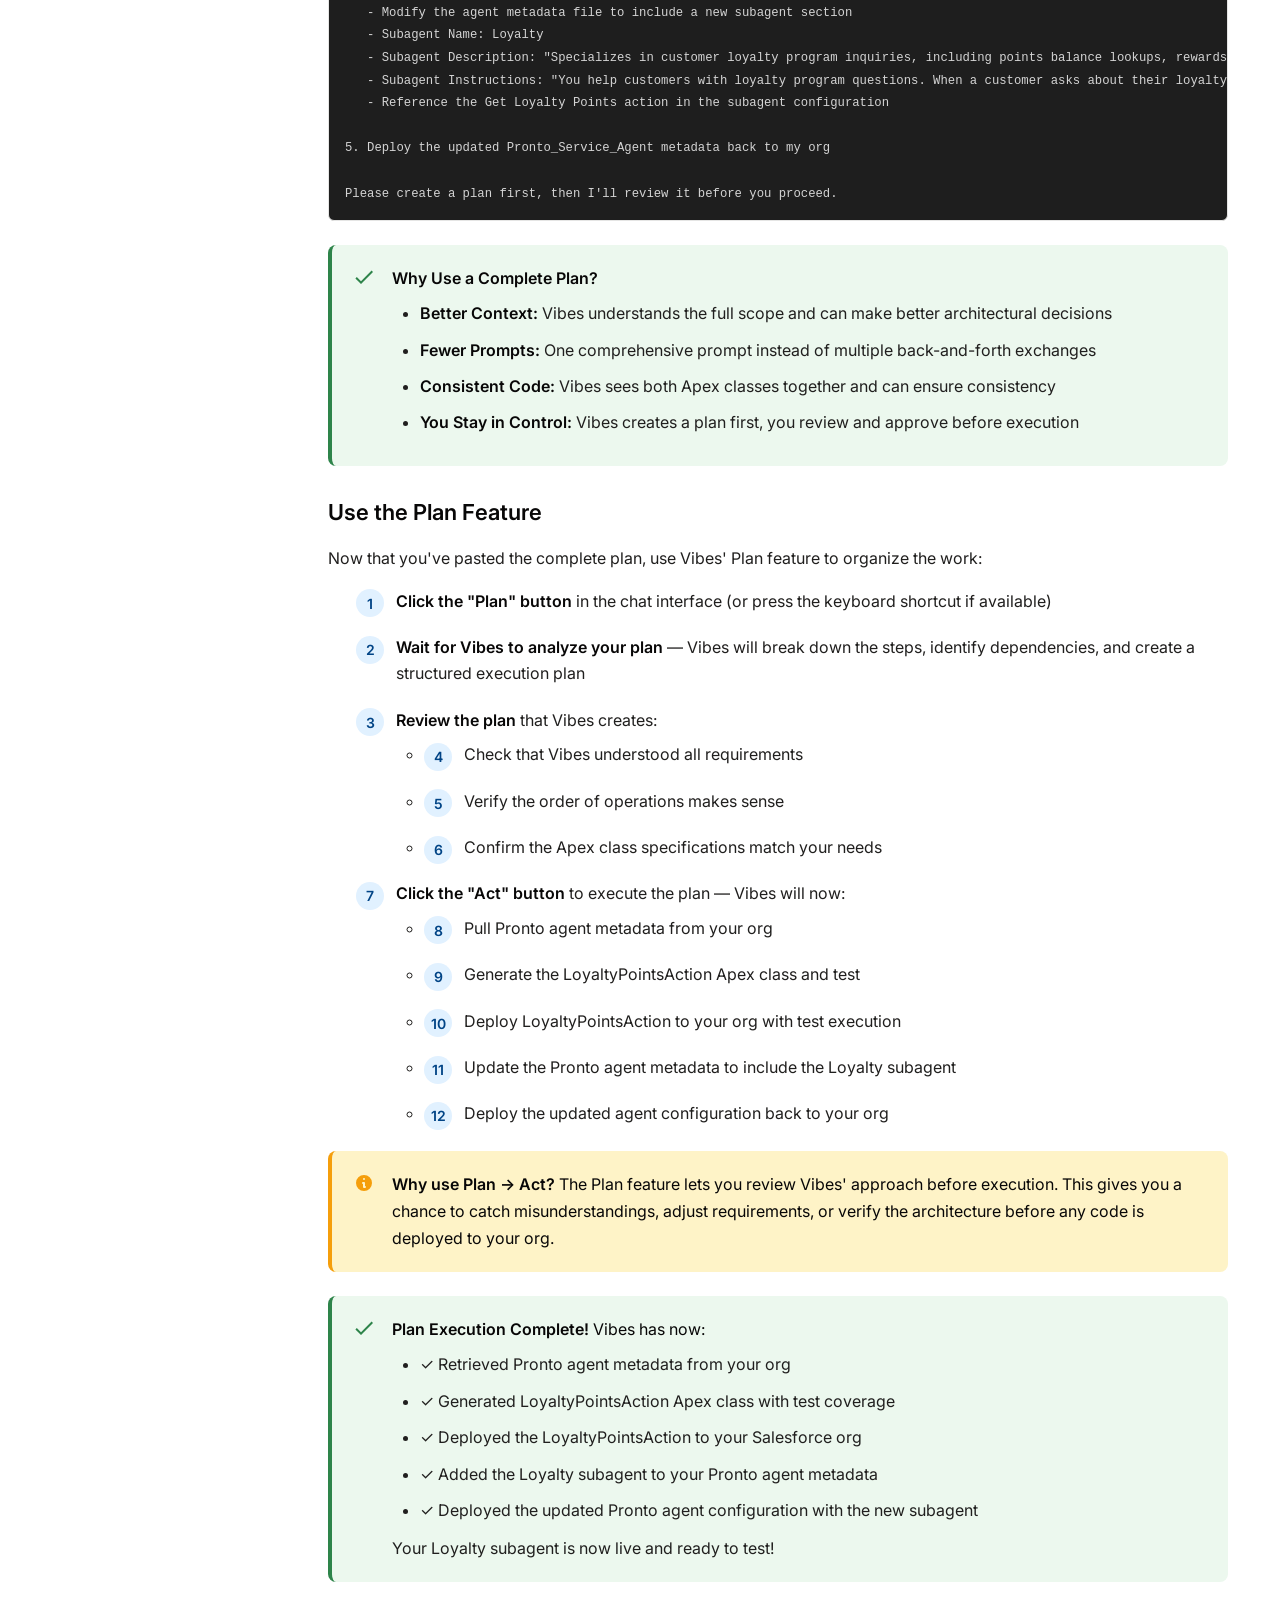
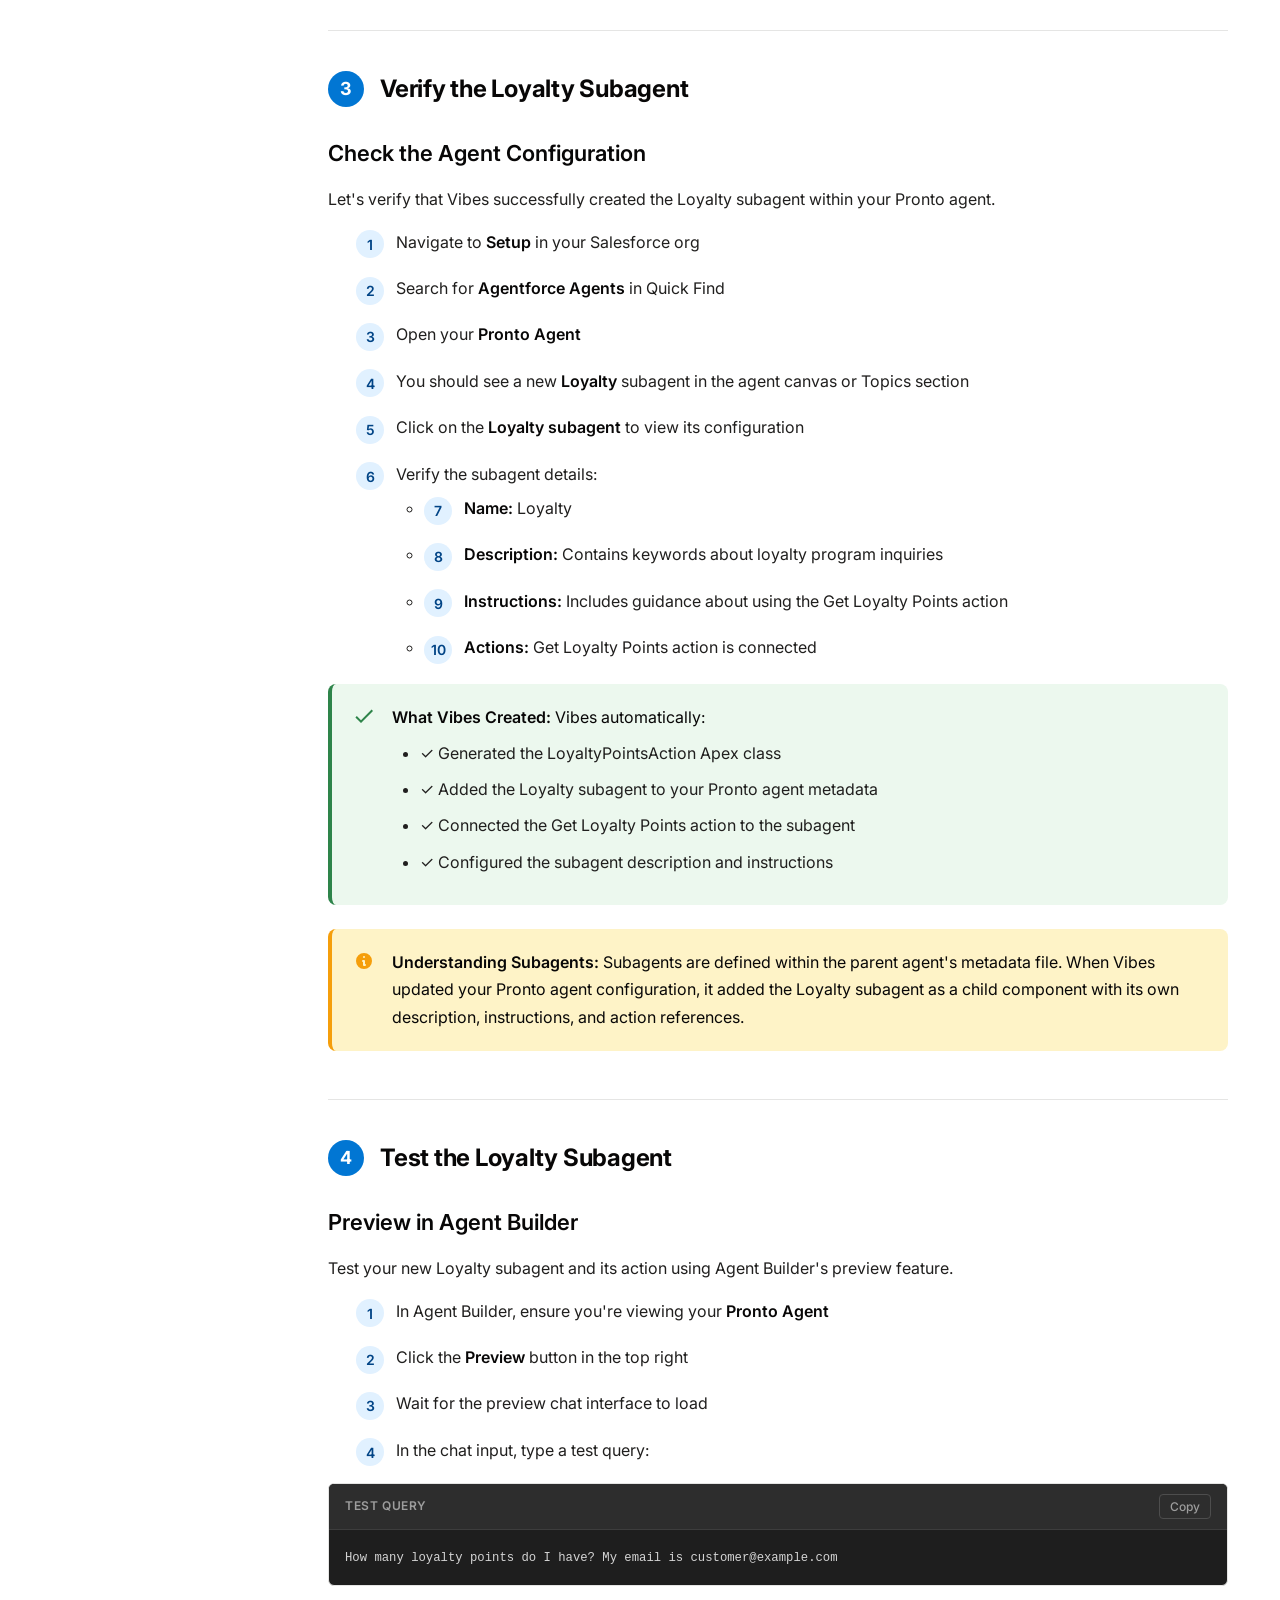
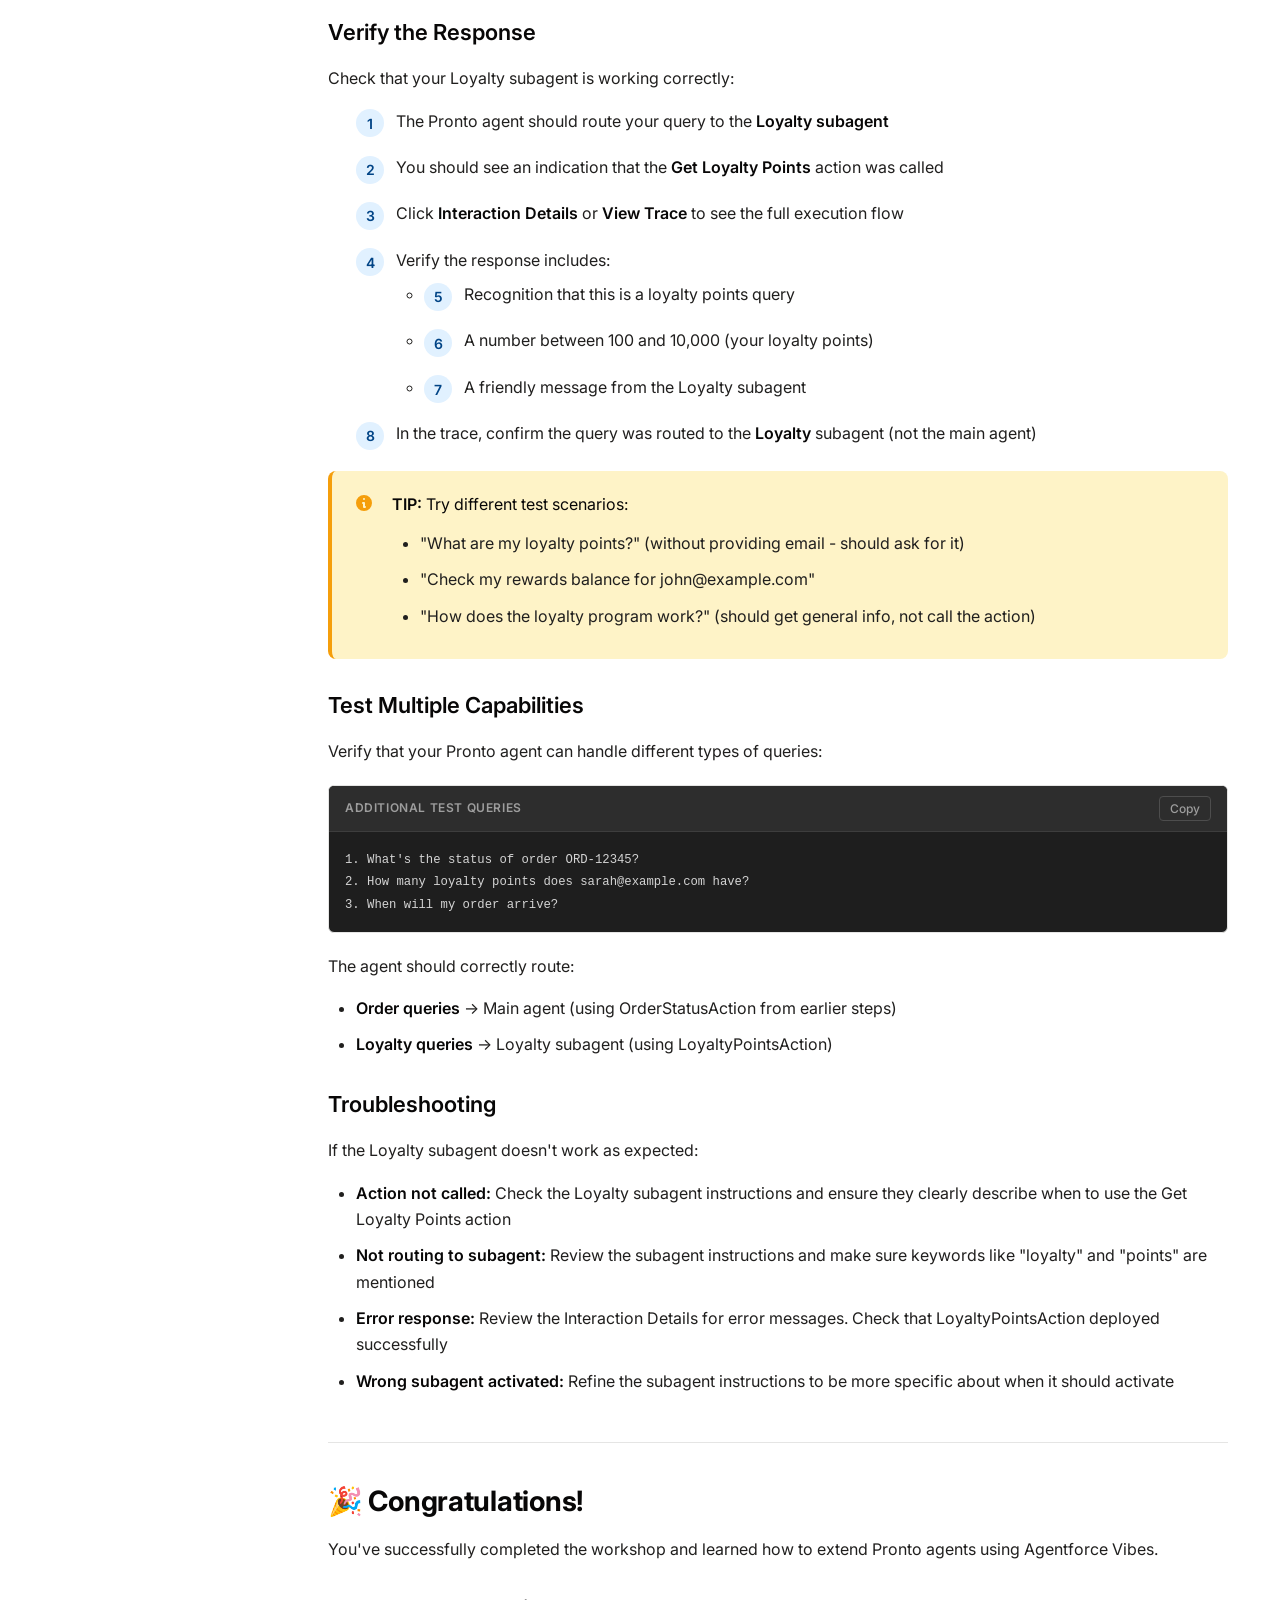
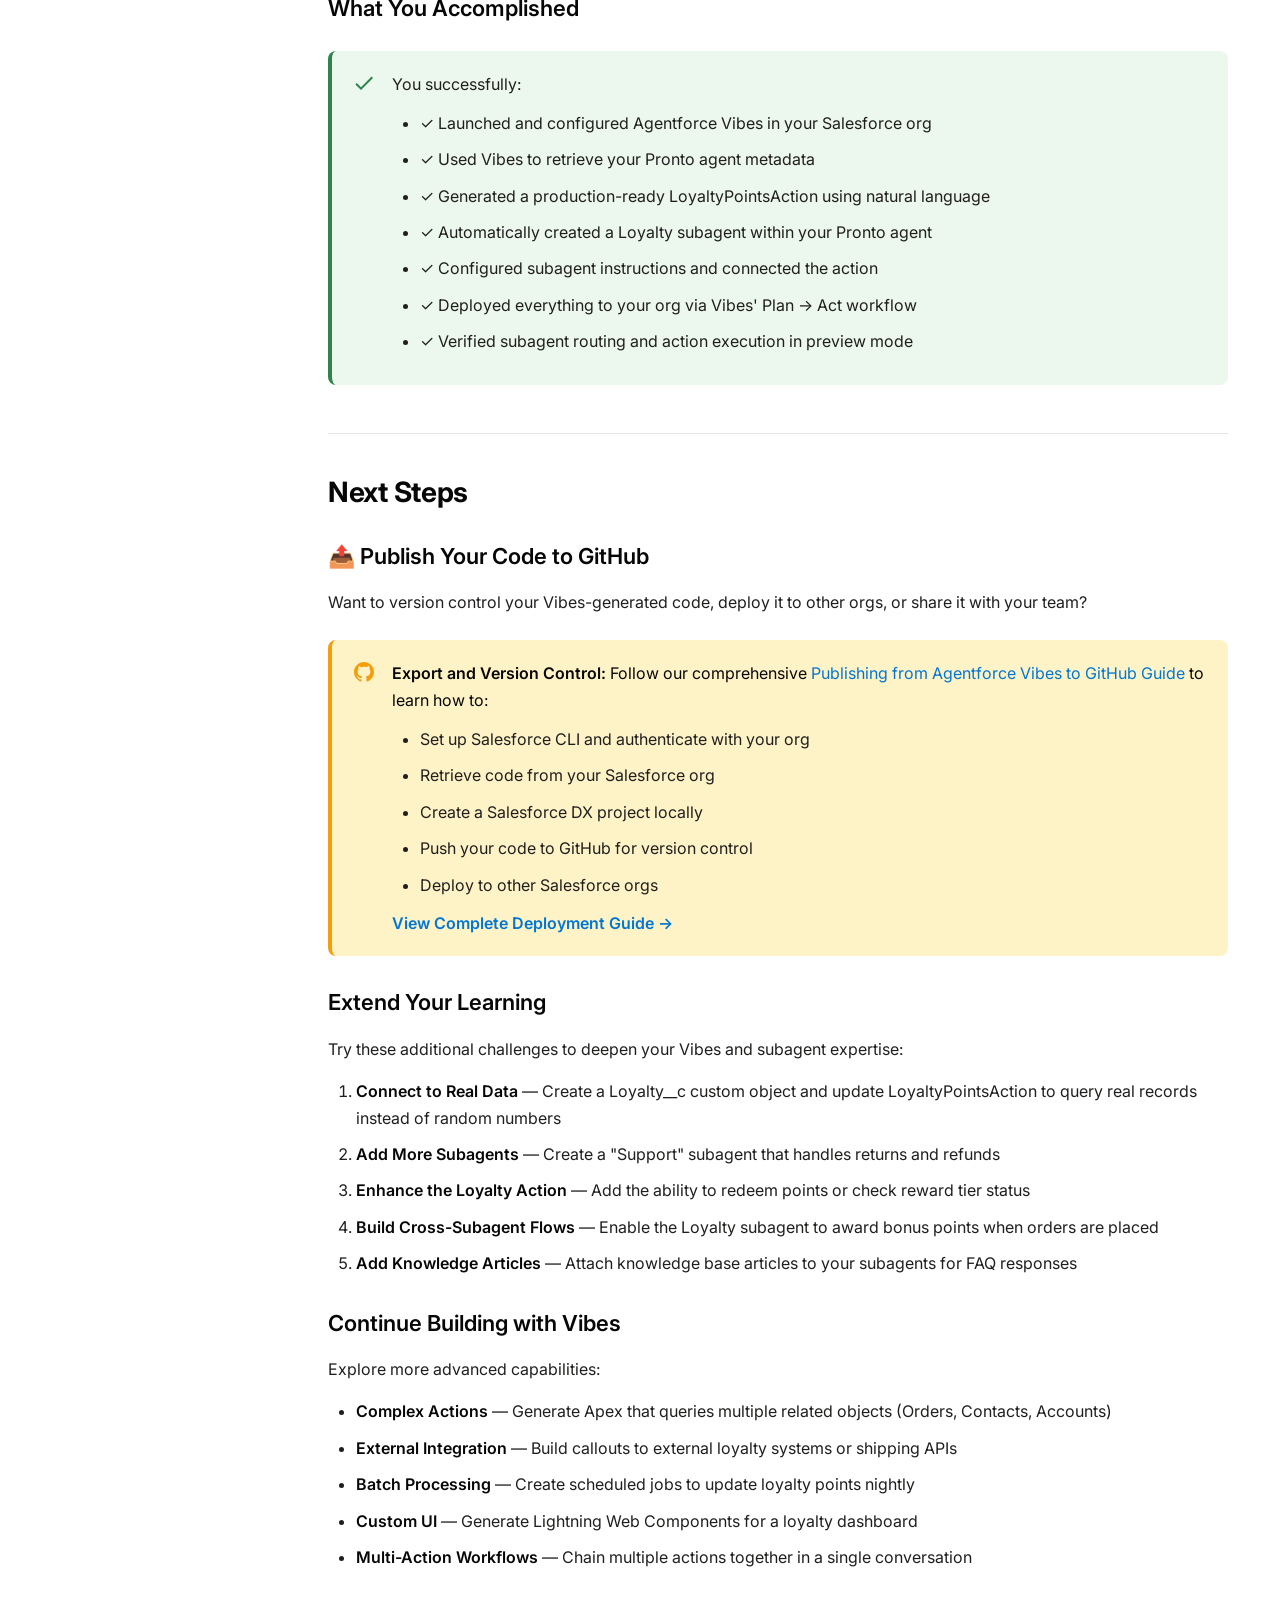
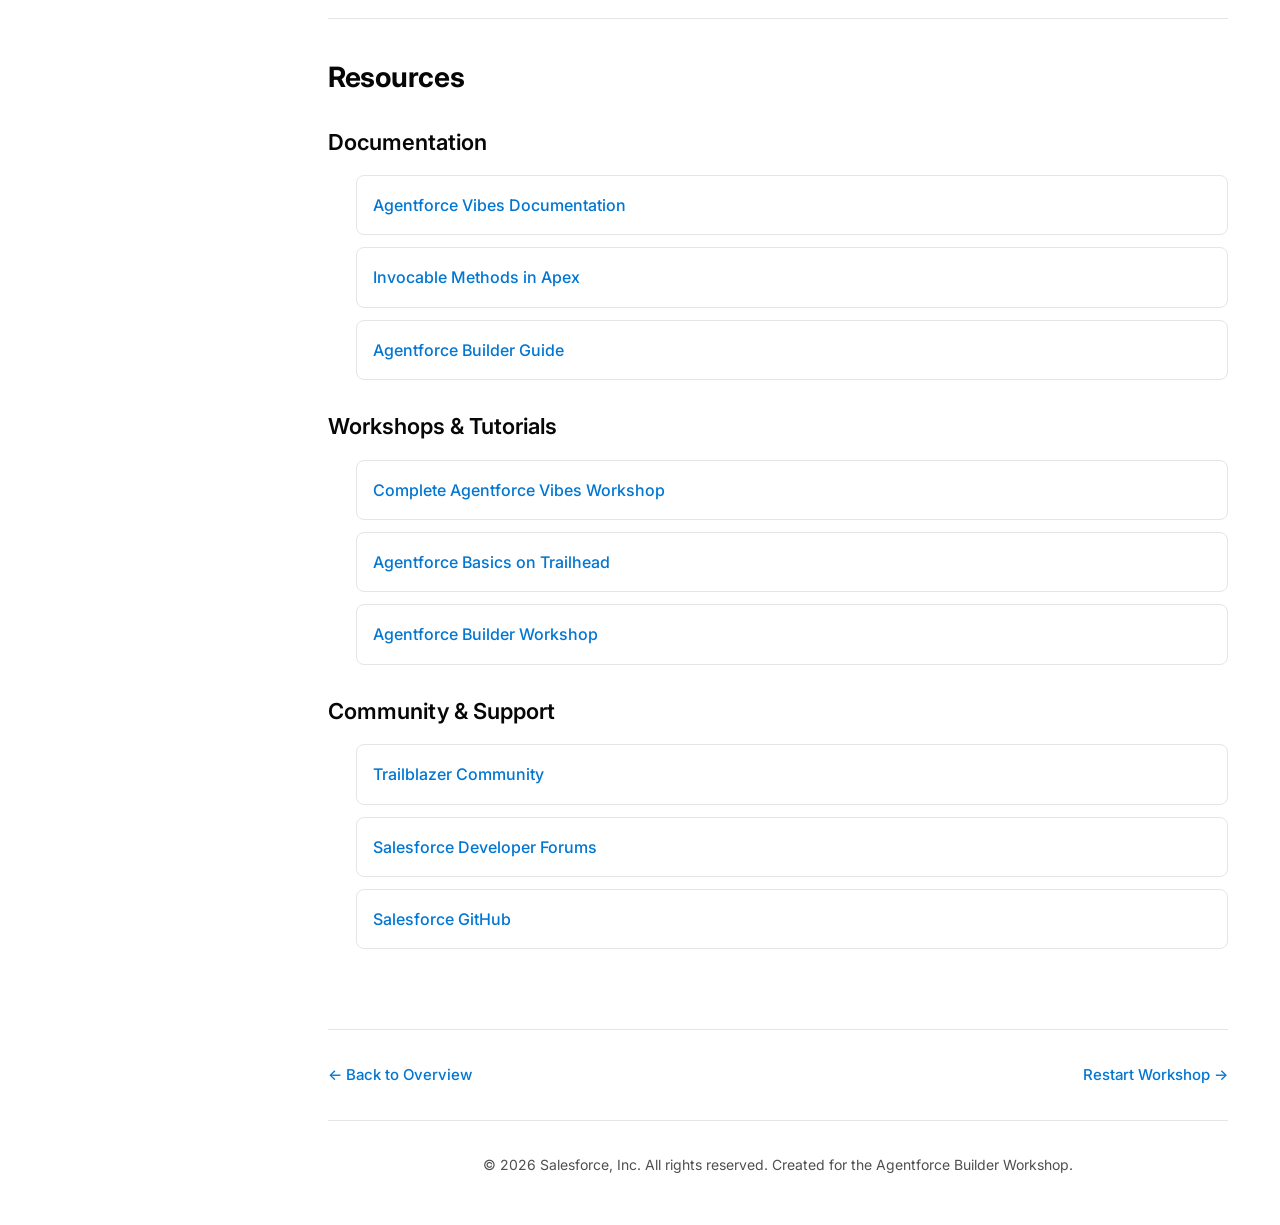
==== commit c664c94d: "Add MCP server setup guide to prerequisites with Salesforce-hosted server activation" ====
--- a/index.html
+++ b/index.html
@@ -132,7 +132,68 @@
                 <ul>
                     <li><strong>Salesforce Org Access</strong> — A Salesforce org with Agentforce enabled</li>
                     <li><strong>Pronto Agent</strong> — A configured Pronto agent (complete the core Agentforce Builder Workshop first)</li>
+                    <li><strong>MCP Servers Enabled</strong> — Salesforce-hosted MCP servers must be activated in your org (see setup guide below)</li>
                     <li><strong>System Permissions</strong> — Ability to create and deploy Apex classes, create subagents, and modify Agentforce agents</li>
+                </ul>
+
+                <h3>🔧 Setup Required: Enable Salesforce-Hosted MCP Servers</h3>
+                <p>Before starting this workshop, you must enable the Salesforce-hosted MCP (Model Context Protocol) servers in your org. These servers allow Vibes to communicate with your Salesforce org.</p>
+
+                <div class="callout callout-warning">
+                    <div class="callout-icon">
+                        <svg width="20" height="20" viewBox="0 0 20 20" fill="currentColor">
+                            <path fill-rule="evenodd" d="M8.257 3.099c.765-1.36 2.722-1.36 3.486 0l5.58 9.92c.75 1.334-.213 2.98-1.742 2.98H4.42c-1.53 0-2.493-1.646-1.743-2.98l5.58-9.92zM11 13a1 1 0 11-2 0 1 1 0 012 0zm-1-8a1 1 0 00-1 1v3a1 1 0 002 0V6a1 1 0 00-1-1z" clip-rule="evenodd"/>
+                        </svg>
+                    </div>
+                    <div class="callout-content">
+                        <strong>Required Setup:</strong> If you skip this step, Vibes will not be able to retrieve metadata or deploy to your org. Complete this setup before launching Vibes.
+                    </div>
+                </div>
+
+                <h4>Step 1: Enable MCP Service</h4>
+                <ol class="step-list">
+                    <li>Log in to your Salesforce org</li>
+                    <li>Navigate to <strong>Setup</strong></li>
+                    <li>In Quick Find, search for <strong>"User Interface"</strong></li>
+                    <li>Click <strong>User Interface</strong></li>
+                    <li>Scroll down and enable <strong>"Enable MCP Service (Beta)"</strong></li>
+                    <li>Click <strong>Save</strong></li>
+                </ol>
+
+                <h4>Step 2: Activate Salesforce-Hosted MCP Servers</h4>
+                <p>Salesforce provides pre-configured MCP servers that give Vibes access to your org's metadata and APIs.</p>
+
+                <ol class="step-list">
+                    <li>In Setup, search for <strong>"MCP Servers"</strong> in Quick Find</li>
+                    <li>Click <strong>MCP Servers</strong></li>
+                    <li>Go to the <strong>Salesforce Servers</strong> tab</li>
+                    <li>Activate the following servers by toggling them on:
+                        <ul>
+                            <li><strong>sobject-all</strong> — Provides access to all standard and custom objects in your org</li>
+                            <li><strong>salesforce-api-context</strong> — Provides Salesforce API access and metadata context</li>
+                        </ul>
+                    </li>
+                    <li>Verify both servers show as <strong>"Active"</strong></li>
+                </ol>
+
+                <div class="callout callout-info">
+                    <div class="callout-icon">
+                        <svg width="20" height="20" viewBox="0 0 20 20" fill="currentColor">
+                            <path fill-rule="evenodd" d="M18 10a8 8 0 11-16 0 8 8 0 0116 0zm-7-4a1 1 0 11-2 0 1 1 0 012 0zM9 9a1 1 0 000 2v3a1 1 0 001 1h1a1 1 0 100-2v-3a1 1 0 00-1-1H9z" clip-rule="evenodd"/>
+                        </svg>
+                    </div>
+                    <div class="callout-content">
+                        <strong>What are MCP Servers?</strong> MCP (Model Context Protocol) servers are connection points that expose specific capabilities to AI tools. Salesforce-hosted servers run in your org and allow Vibes to read metadata, execute Salesforce DX commands, and deploy code securely. Learn more in the <a href="https://developer.salesforce.com/docs/atlas.en-us.api_meta.meta/api_meta/meta_mcp_server_eca.htm" target="_blank">MCP Server documentation</a>.
+                    </div>
+                </div>
+
+                <h4>Step 3: Verify Server Configuration</h4>
+                <p>After activating the servers, verify they're properly configured:</p>
+                <ul>
+                    <li>In the <strong>MCP Servers</strong> page, both servers should show a green "Active" status</li>
+                    <li>You can click on each server to view its available tools and capabilities</li>
+                    <li>The <strong>sobject-all</strong> server should list tools for querying and describing objects</li>
+                    <li>The <strong>salesforce-api-context</strong> server should show Salesforce DX CLI tools</li>
                 </ul>
 
                 <div class="callout callout-info">
@@ -213,54 +274,21 @@
                     <h2>Configure Your Salesforce Project</h2>
                 </div>
 
-                <p>Before building with Vibes, you need to enable key features in your Salesforce org and configure your development environment. This ensures Vibes can communicate with your org and access the right metadata.</p>
-
-                <h3>Enable MCP Service (Beta)</h3>
-                <p>MCP (Model Context Protocol) allows Vibes to connect to your Salesforce org using a standardized AI protocol.</p>
-
-                <ol class="step-list">
-                    <li>In your Salesforce org, navigate to <strong>Setup</strong></li>
-                    <li>In the Quick Find box, search for <strong>"User Interface"</strong></li>
-                    <li>Click <strong>User Interface</strong> in the results</li>
-                    <li>Scroll down and check the box for <strong>"Enable MCP Service (Beta)"</strong></li>
-                    <li>Click <strong>Save</strong></li>
-                </ol>
-
-                <div class="callout callout-info">
-                    <div class="callout-icon">
-                        <svg width="20" height="20" viewBox="0 0 20 20" fill="currentColor">
-                            <path fill-rule="evenodd" d="M18 10a8 8 0 11-16 0 8 8 0 0116 0zm-7-4a1 1 0 11-2 0 1 1 0 012 0zM9 9a1 1 0 000 2v3a1 1 0 001 1h1a1 1 0 100-2v-3a1 1 0 00-1-1H9z" clip-rule="evenodd"/>
-                        </svg>
-                    </div>
-                    <div class="callout-content">
-                        <strong>What is MCP?</strong> Model Context Protocol (MCP) is an open standard that allows AI tools like Vibes to securely communicate with your Salesforce org, read metadata, and execute commands. Enabling this service allows Vibes to understand your org's structure.
-                    </div>
-                </div>
-
-                <h3>Activate Salesforce MCP Servers</h3>
-                <p>MCP Servers provide specific capabilities to Vibes, like reading objects or accessing Salesforce APIs.</p>
-
-                <ol class="step-list">
-                    <li>In Setup, search for <strong>"MCP Servers"</strong> in Quick Find</li>
-                    <li>Click <strong>MCP Servers</strong></li>
-                    <li>Under the <strong>Salesforce Servers</strong> tab, you'll see available servers</li>
-                    <li>Activate these two servers by clicking the toggle or checkbox:
-                        <ul>
-                            <li><strong>sobject-all</strong> — Provides access to all standard and custom objects</li>
-                            <li><strong>salesforce-api-context</strong> — Provides Salesforce API context and metadata</li>
-                        </ul>
-                    </li>
-                    <li>Verify both servers show as "Active" or "Enabled"</li>
-                </ol>
-
-                <div class="callout callout-info">
-                    <div class="callout-icon">
-                        <svg width="20" height="20" viewBox="0 0 20 20" fill="currentColor">
-                            <path fill-rule="evenodd" d="M18 10a8 8 0 11-16 0 8 8 0 0116 0zm-7-4a1 1 0 11-2 0 1 1 0 012 0zM9 9a1 1 0 000 2v3a1 1 0 001 1h1a1 1 0 100-2v-3a1 1 0 00-1-1H9z" clip-rule="evenodd"/>
-                        </svg>
-                    </div>
-                    <div class="callout-content">
-                        <strong>TIP:</strong> Both servers are required for complete functionality. The sobject-all server lets Vibes understand your Salesforce objects, while salesforce-api-context provides general Salesforce metadata access.
+                <p>Now that you've enabled MCP servers in your org (from Prerequisites), let's configure them within the Agentforce Vibes interface and prepare to build your Loyalty subagent.</p>
+
+                <div class="callout callout-success">
+                    <div class="callout-icon">
+                        <svg width="24" height="24" viewBox="0 0 24 24" fill="currentColor">
+                            <path d="M9 16.17L4.83 12l-1.42 1.41L9 19 21 7l-1.41-1.41z"/>
+                        </svg>
+                    </div>
+                    <div class="callout-content">
+                        <strong>Prerequisites Complete?</strong> Before continuing, verify you've:
+                        <ul style="margin-top: 0.5rem; margin-bottom: 0;">
+                            <li>✓ Enabled MCP Service in Setup → User Interface</li>
+                            <li>✓ Activated sobject-all and salesforce-api-context servers</li>
+                            <li>✓ Both servers show as "Active" in Setup → MCP Servers</li>
+                        </ul>
                     </div>
                 </div>
 
